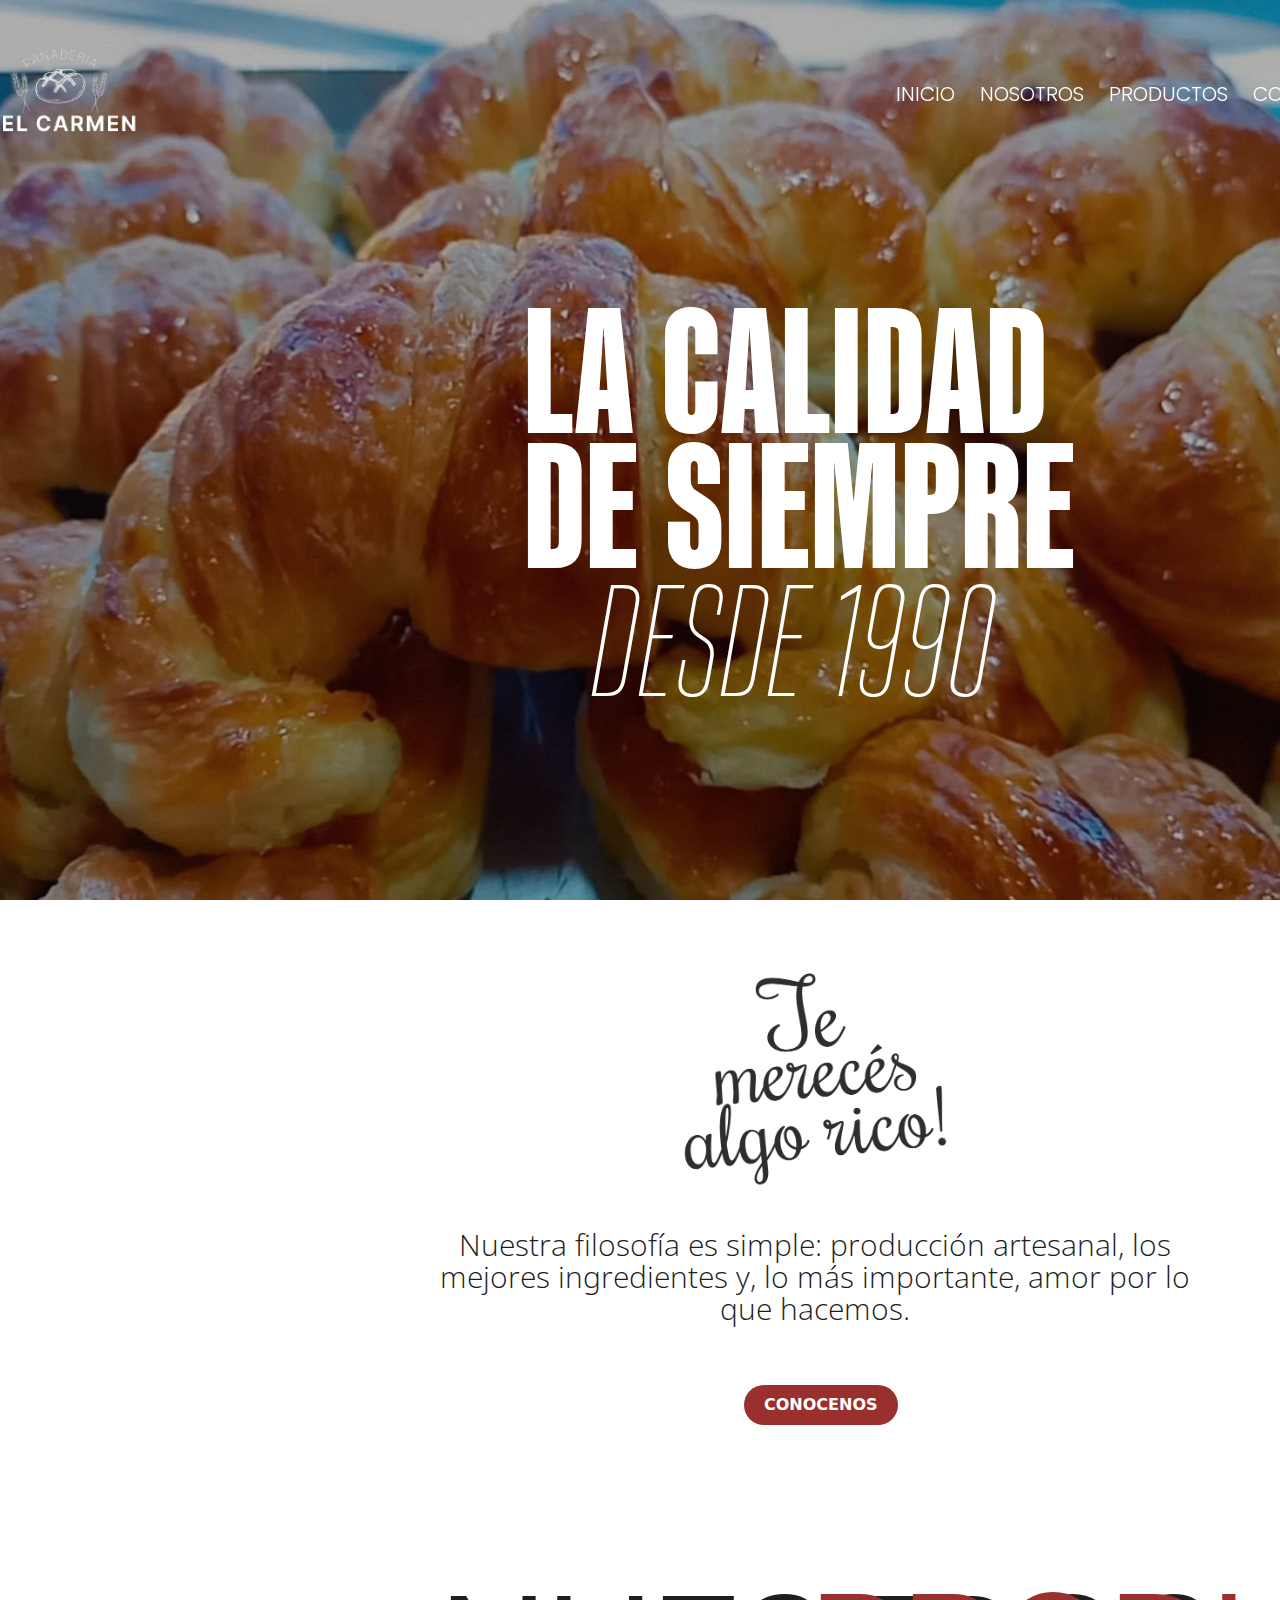
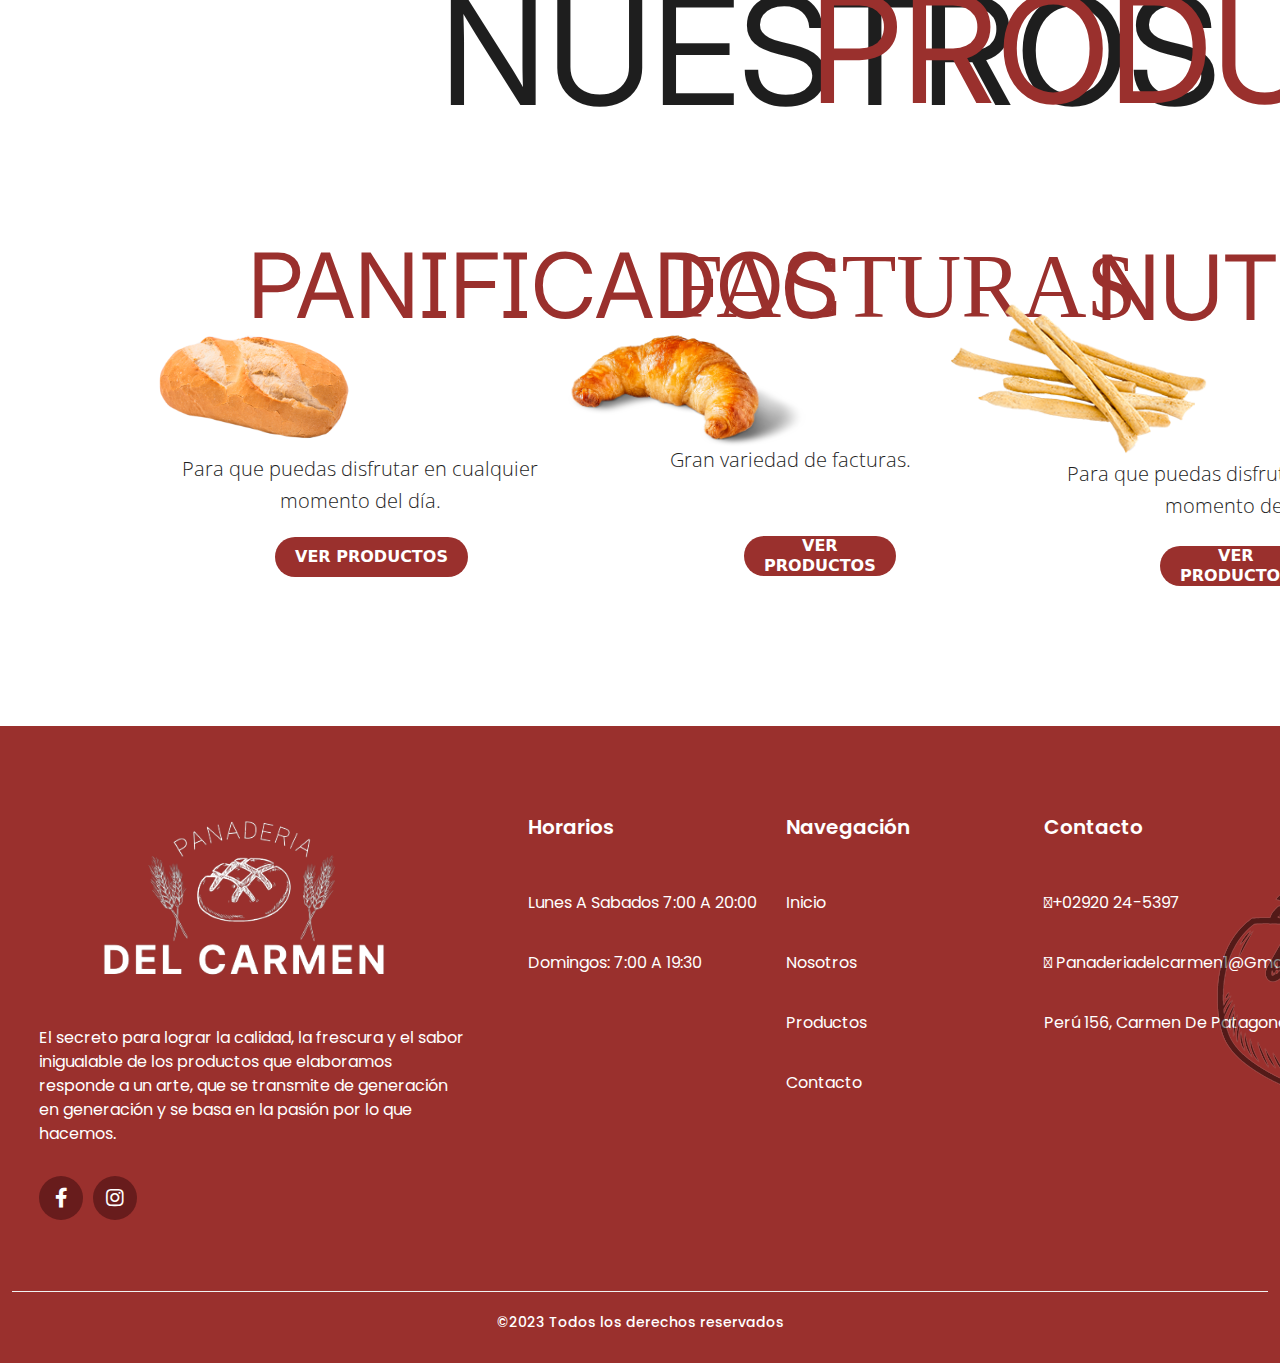
==== index.html @ 6e63bbec "a" ====
<!DOCTYPE html>
<html lang="en">
<head>
    <meta charset="UTF-8">
    <meta name="viewport" content="width=device-width, initial-scale=1.0">
    <link rel="shortcut icon" href="/img/imgPanaderia.png" type="image/x-icon">
    <link rel="icon" href="/img/image (1).png" type="image/x-icon">
    <title>Panaderia Del Carmen</title>
    <link rel="stylesheet" href="style.css">
    <link
    rel="stylesheet"
    href="https://cdnjs.cloudflare.com/ajax/libs/font-awesome/6.0.0-beta3/css/all.min.css"
    integrity="sha512-Fo3rlrZj/k7ujTnHg4CGR2D7kSs0v4LLanw2qksYuRlEzO+tcaEPQogQ0KaoGN26/zrn20ImR1DfuLWnOo7aBA=="
    crossorigin="anonymous"
    referrerpolicy="no-referrer"
  />
  <link
  rel="stylesheet"
  href="https://cdnjs.cloudflare.com/ajax/libs/animate.css/4.1.1/animate.min.css"
/>
  <link rel="stylesheet" href="https://cdnjs.cloudflare.com/ajax/libs/font-awesome/5.15.3/css/all.min.css"/>
</head>
<body>
  <nav class="navbar">
    <div class="content">
      <div class="logo">
        <img onclick="location.href='index.html'" class="logo-img" src="img/logomain.png" alt="">
      </div>
      <ul class="menu-list">
        <div class="icon cancel-btn">
          <i class="fas fa-times"></i>
        </div>
        <li><a href="index.html">INICIO</a></li>
        <li><a href="nosotros.html">NOSOTROS</a></li>
        <li><a href="productos.html">PRODUCTOS</a></li>
        <li><a href="contacto.html">CONTACTO</a></li>
      </ul>
      <div class="icon menu-btn">
        <i class="fas fa-bars"></i>
      </div>
    </div>
  </nav>
  <section class="home">
        <img src="img/fonto.jpg" alt="background">
        <div class="content">
            <h1 class="animate__animated animate__fadeInLeft" >LA CALIDAD</h1>
            <h1 class="animate__animated animate__fadeInRight" >DE SIEMPRE</h1>
            <h1 class="animate__animated animate__fadeInLeft Desde">DESDE 1990</h1>
        </div>
  </section>
  <!--Parte 2-->
  <div class="container-1">
    <img src="/img/FrasePanaderia.png" alt="FrasePanaderia">
    <h1>Nuestra filosofía es simple: producción artesanal, los mejores ingredientes y, lo más importante, amor por lo que hacemos.</h1>
    <button onclick="location.href='nosotros.html'" class="button-18">CONOCENOS</button>
  </div>



  <div class="container-2">
    <h1 class="Nuestros">NUESTROS</h1> <h1 class="Productos">PRODUCTOS</h1>
    <div class="Panificados-container" >
      <h1 class="Panificados">PANIFICADOS</h1>
      <img class="Pan" src="/img/panificados_img4.png" alt="">
      <p class="Panificados-p">Para que puedas disfrutar en cualquier momento del día.</p>
      <button onclick="location.href='productos.html'" class="button-1">VER PRODUCTOS</button>
    </div>

    <div class="Facturas-container"> 
      <h1 class="Facturas">FACTURAS</h1>
      <img class="Factura" src="/img/home_producto_img.png" alt="">
      <p class="Facturas-p">Gran variedad de facturas.</p>
      <button onclick="location.href='productos.html'" class="button-2">VER PRODUCTOS</button>
    </div> 

    <div class="Nutricional-container">
      <h1 class="Nutricional">NUTRICIONAL</h1>
      <img class="Grisin" src="/img/home_producto_nutricional.png" alt="">
      <p class="Nutricional-p">Para que puedas disfrutar en cualquier momento del día.</p>
      <button onclick="location.href='productos.html'" class="button-3">VER PRODUCTOS</button>
    </div>
  </div>
    <!--Footer-->
  
    <footer>
      <div class="container-f">
        <div class="wrapper">
          <div class="footer-widget">
            <a href="#">
              <img src="img/logo-panaderia.png" class="logo" />
            </a>
            <p class="desc">
              El secreto para lograr la calidad, la frescura y el sabor inigualable de los productos que elaboramos responde a un arte, que se transmite de generación en generación y se basa en la pasión por lo que hacemos.
            </p>
            <ul class="socials">
              <li>
                <a Target="_blank" href="https://www.facebook.com/profile.php?id=100091961867777">
                  <i class="fab fa-facebook-f"></i>
                </a>
              </li>
              <li>
                <a Target="_blank" href="https://www.instagram.com/panaderiadelcarmen2/">
                  <i class="fab fa-instagram"></i>
                </a>
              </li>
            </ul>
          </div>
          <div class="footer-widget">
            <h6>Horarios</h6>
            <ul class="links">
              <li><a href="#">Lunes a Sabados 7:00 a 20:00</a></li>
              <li><a href="#">Domingos: 7:00 a 19:30</a></li>
            </ul>
          </div>
          <div class="footer-widget">
            <h6>Navegación</h6>
            <ul class="links">
              <li><a href="#">Inicio</a></li>
              <li><a href="#">Nosotros</a></li>
              <li><a href="#">Productos</a></li>
              <li><a href="#">Contacto</a></li>
            </ul>
          </div>
          <div class="footer-widget">
            <h6>Contacto</h6>
            <ul class="links">
              <li><i class="fa-solid fa-phone" style="color: #ffffff;"></i><a href="#">+02920 24-5397</a></li>
              <li><i class="fa-solid fa-envelope" style="color: #ffffff;"></i><a href="#"> panaderiadelcarmen1@gmail.com</a></li>
              <li><i class="fa-solid fa-location-dot" style="color: #ffffff;"></i><a target="_blank" href="https://www.google.com/maps/place/Per%C3%BA+156,+B8504+Carmen+de+Patagones,+Provincia+de+Buenos+Aires/@-40.7969932,-62.973578,17z/data=!3m1!4b1!4m6!3m5!1s0x95f6a2822008f0ad:0x929745067b9a00ca!8m2!3d-40.7969932!4d-62.973578!16s%2Fg%2F11s_vkjvwb?entry=ttu"> Perú 156, Carmen de Patagones</a></li>
              <img class="imagen-bread" src="img/Creative_Bakery_and_Bread_Logo__2_-removebg-preview.png" alt="">
            </ul>
          </div>
        </div>
        <div class="footer-img">

        </div>
        <div class="copyright-wrapper">
          <p>
             ©2023  Todos los derechos reservados
          </p>
        </div>
      </div>
    </footer>

    <script src="App.js"></script>
</body>
</html>
---- style.css ----
@import url('https://fonts.googleapis.com/css2?family=DM+Sans&family=Inter:wght@100;200;300;400;500;600;700;800;900&family=Open+Sans:ital,wght@0,300;1,300&family=Poppins:ital,wght@0,100;0,200;0,300;0,400;0,500;0,600;0,700;0,800;0,900;1,100;1,300;1,400;1,500;1,600&display=swap');

@font-face {
    font-family:KanedaGothic ;
    src: url(assets/KanedaGothic-ExtraBold.ttf);
    font-weight: 1 1000;
}

@font-face {
    font-family:KanedaGothic2 ;
    src: url(assets/KanedaGothic-ExtraLightItalic.ttf);
    font-weight: 1 1000;
}

@font-face {
  font-family:KanedaGothicR ;
  src: url(assets/KanedaGothic-Regular.ttf);
  font-weight: 1 1000;
}

* {
    padding: 0;
    margin: 0;
    box-sizing: border-box;
    
}

/* custom scroll bar */
::-webkit-scrollbar {
  width: 10px;
}
::-webkit-scrollbar-track {
  background: #f1f1f1;
}
::-webkit-scrollbar-thumb {
  background: #888;
}
::selection{
background: rgb(0,123,255,0.3);
}

body{
    font-family:  "Poppins", "KanedaGothic", sans-serif, "Dm Sans", "Inter",  "Open Sans";
    overflow-x: hidden;
} 
.navbar{
  position: fixed;
  width: 100%;
  z-index: 2;
  padding: 25px 0;
  transition: all 0.3s ease;
}
.navbar.sticky {
  z-index: 900;
  background: #9A302D;
  padding: 0px 0;
  height: 130px;
  box-shadow: 0px 3px 5px 0px rgba(0,0,0,0.1);
}
.navbar .content{
  display: flex;
  align-items: center;
  justify-content: space-between;
}

.navbar .logo {
    margin-left: -100px;
    margin-top: -35px;
}

.navbar .logo-img {
  width: 163px;
  margin-top: 22px;
  cursor: pointer;
}
.navbar .menu-list {
  display: inline-flex;
  width: 330px;
  margin-top: -25px;
}



.menu-list li{
  list-style: none;
}
.menu-list li a {
  color: #fff;
  font-size: 20px;
  font-weight: 300;
  margin-left: 25px;
  text-decoration: none;
  transition: all 0.3s ease;
}


.menu-list li a:hover{
  color: #5a0505;
}

.home{
    position: relative;
    width: 100%;
    min-height: 100vh;
    display: flex;
    justify-content: center;
    flex-direction: column;
}

.home .content {
  z-index: 800;
  color: #ffff;
  width: 532px;
  margin-left: 340px;
  margin-top: 130px;
}

.home .content h1 {
  font-size: 180px;
  font-weight: 900;
  font-family: "KanedaGothic", "Inter";
  text-transform: uppercase;
  letter-spacing: 2px;
  line-height: 75px;
  margin-bottom: 60px;
  margin-left: 160px;
  width: 587px;
}
.home .content .Desde {
  font-size: 160px;
  font-weight: 300;
  font-family: "KanedaGothic2";
  text-transform: uppercase;
  letter-spacing: 2px;
  line-height: 75px;
  width: 450px;
  margin-bottom: 40px;
  margin-left: 228px;
}

.content {
    max-width: 1170px;
    margin-left: auto;
    margin-right: auto;
    padding: 0px;
    color: #222;
}
.home img {
    z-index: 000;
    position: absolute;
    top: 0;
    left: 0;
    width: 100%;
    height: 100%;
    object-fit: cover;
}
.icon{
  color: #fff;
  font-size: 20px;
  cursor: pointer;
  display: none;
}
.menu-list .cancel-btn{
  position: absolute;
  right: 30px;
  top: 20px;
}


/* Container 1*/
.container-1 {
    max-height: 1200px;
}

.container-1 img{
    width: 270px;
    margin-left: 680px;
    margin-top: 0px
}

.container-1 h1{
    color: #1E1E1E;
    text-align: center;
    font-feature-settings: 'salt' on, 'liga' off;
    font-family: "Open Sans";
    font-size: 30px;
    font-style: normal;
    font-weight: 300;
    line-height: 32px;
    width: 755px;
    margin-left: 437px;
    margin-top: -60px;
}

/* CSS */
.button-18 {
  align-items: center;
  background-color: #9A302D;
  border: 0;
  border-radius: 100px;
  box-sizing: border-box;
  color: #ffffff;
  cursor: pointer;
  display: inline-flex;
  font-family: -apple-system, system-ui, system-ui, "Segoe UI", Roboto, "Helvetica Neue", "Fira Sans", Ubuntu, Oxygen, "Oxygen Sans", Cantarell, "Droid Sans", "Apple Color Emoji", "Segoe UI Emoji", "Segoe UI Symbol", "Lucida Grande", Helvetica, Arial, sans-serif;
  font-size: 16px;
  font-weight: 600;
  justify-content: center;
  line-height: 20px;
  max-width: 480px;
  min-height: 40px;
  min-width: 0px;
  overflow: hidden;
  padding: 0px;
  padding-left: 20px;
  padding-right: 20px;
  text-align: center;
  touch-action: manipulation;
  transition: background-color 0.167s cubic-bezier(0.4, 0, 0.2, 1) 0s, box-shadow 0.167s cubic-bezier(0.4, 0, 0.2, 1) 0s, color 0.167s cubic-bezier(0.4, 0, 0.2, 1) 0s;
  user-select: none;
  -webkit-user-select: none;
  vertical-align: middle;
  margin-left: 744px;
  margin-top: 50px;
  margin-bottom: 40px;
}

.button-18:hover,
.button-18:focus { 
  background-color: #7c3432;
  color: #ffffff;
}

.button-18:active {
  background: #6e2b29;
  color: rgb(255, 255, 255, .7);
}

.button-18:disabled { 
  cursor: not-allowed;
  background: rgba(0, 0, 0, .08);
  color: rgba(0, 0, 0, .3);
}

/* Container 2*/

.container-2 {
    margin-bottom: 100px;
}

.container-2 .Productos {
  color: #9A302D;
  text-align: center;
  font-feature-settings: 'salt' on, 'liga' off;
  font-family: "Kaneda Gothic", "Inter";
  font-size: 150px;
  font-style: normal;
  font-weight: 400;
  line-height: 32px;
  width: 230px;
      margin-left: 810px;
  margin-top: -44px;
}
.container-2 .Nuestros {
  color: #1E1E1E;
  text-align: center;
  font-feature-settings: 'salt' on, 'liga' off;
  font-family: "Kaneda Gothic" , "Inter";
  font-size: 150px;
  font-style: normal;
  font-weight: 400;
  line-height: 32px;
  padding-top: 150px;
  margin-left: 440px;
  width: 290px;
}

.container-2 .Panificados {
  color: #9A302D;
  text-align: center;
  font-feature-settings: 'salt' on, 'liga' off;
  font-family: "Kaneda Gothic" , "Inter";
  font-size: 90px;
  font-style: normal;
  font-weight: 400;
  line-height: 32px;
  width: 222px;
  margin-left: 248px;
  margin-top: 205px;
}

.container-2 .Pan {
    width: 209px;
    margin-left: 148px;
    margin-top: -35px;
    
}

.container-2 .Panificados-p {
    color: #1E1E1E;
text-align: center;
font-feature-settings: 'salt' on, 'liga' off;
font-family: Open Sans;
font-size: 20px;
font-style: normal;
font-weight: 300;
line-height: 32px; /* 160% */
width: 420px;
margin-left: 150px;
margin-top: -40px;
}

.container-2 .Facturas {
  color: #9A302D;
  text-align: center;
  font-feature-settings: 'salt' on, 'liga' off;
  font-family: "Kaneda Gothic";
  font-size: 90px;
  font-style: normal;
  font-weight: 400;
  line-height: 32px;
  width: 208px;
  margin-top: -346px;
  margin-left: 673px;
}

.container-2 .Facturas-p {
    color: #1E1E1E;
    text-align: center;
    font-feature-settings: 'salt' on, 'liga' off;
    font-family: Open Sans;
    font-size: 20px;
    font-style: normal;
    font-weight: 300;
    line-height: 32px; /* 160% */
    width: 420px;
    margin-left: 580px;
    margin-top: -40px;
}

.container-2 .Factura {
    width: 283px;
    margin-left: 531px;
    margin-top: -25px;
    
}

.container-2 .Nutricional {
  color: #9A302D;
  text-align: center;
  font-feature-settings: 'salt' on, 'liga' off;
  font-family: "Kaneda Gothic", "Inter";
  font-size: 90px;
  font-style: normal;
  font-weight: 400;
  line-height: 32px;
  width: 107px;
  margin-top: -344px;
  margin-left: 1096px;
}

.container-2 .Grisin {
    width: 258px;
    margin-left: 950px;
    margin-top: -15px;
    
}

.container-2 .Nutricional-p {
    color: #1E1E1E;
    text-align: center;
    font-feature-settings: 'salt' on, 'liga' off;
    font-family: Open Sans;
    font-size: 20px;
    font-style: normal;
    font-weight: 300;
    line-height: 32px; /* 160% */
    width: 420px;
    margin-left: 1035px;
    margin-top: -4px;
}


.container-2 .Panificados-container .button-1 {
    align-items: center;
    background-color: #9A302D;
    border: 0;
    border-radius: 100px;
    box-sizing: border-box;
    color: #ffffff;
    cursor: pointer;
    display: inline-flex;
    font-family: -apple-system, system-ui, system-ui, "Segoe UI", Roboto, "Helvetica Neue", "Fira Sans", Ubuntu, Oxygen, "Oxygen Sans", Cantarell, "Droid Sans", "Apple Color Emoji", "Segoe UI Emoji", "Segoe UI Symbol", "Lucida Grande", Helvetica, Arial, sans-serif;
    font-size: 16px;
    font-weight: 600;
    justify-content: center;
    line-height: 20px;
    max-width: 480px;
    min-height: 40px;
    min-width: 0px;
    overflow: hidden;
    padding: 0px;
    padding-left: 20px;
    padding-right: 20px;
    text-align: center;
    touch-action: manipulation;
    transition: background-color 0.167s cubic-bezier(0.4, 0, 0.2, 1) 0s, box-shadow 0.167s cubic-bezier(0.4, 0, 0.2, 1) 0s, color 0.167s cubic-bezier(0.4, 0, 0.2, 1) 0s;
    user-select: none;
    -webkit-user-select: none;
    vertical-align: middle;
    margin-left: 275px;
    margin-top: 10px;
    margin-bottom: 40px;;
  }
  
  .container-2 .Panificados-container .button-1:hover,
  .container-2 .Panificados-container .button-1:focus { 
    background-color: #7c3432;
    color: #ffffff;
  }
  
  .container-2 .Panificados-container .button-1:active {
    background: #6e2b29;
    color: rgb(255, 255, 255, .7);
  }
  
  .container-2 .Panificados-container .button-1:disabled { 
    cursor: not-allowed;
    background: rgba(0, 0, 0, .08);
    color: rgba(0, 0, 0, .3);
  }

  .button-2 {
    align-items: center;
    background-color: #9A302D;
    border: 0;
    border-radius: 100px;
    box-sizing: border-box;
    color: #ffffff;
    cursor: pointer;
    display: inline-flex;
    font-family: -apple-system, system-ui, system-ui, "Segoe UI", Roboto, "Helvetica Neue", "Fira Sans", Ubuntu, Oxygen, "Oxygen Sans", Cantarell, "Droid Sans", "Apple Color Emoji", "Segoe UI Emoji", "Segoe UI Symbol", "Lucida Grande", Helvetica, Arial, sans-serif;
    font-size: 16px;
    font-weight: 600;
    justify-content: center;
    line-height: 20px;
    max-width: 480px;
    min-height: 40px;
    min-width: 0px;
    overflow: hidden;
    padding: 0px;
    padding-left: 20px;
    padding-right: 20px;
    text-align: center;
    touch-action: manipulation;
    transition: background-color 0.167s cubic-bezier(0.4, 0, 0.2, 1) 0s, box-shadow 0.167s cubic-bezier(0.4, 0, 0.2, 1) 0s, color 0.167s cubic-bezier(0.4, 0, 0.2, 1) 0s;
    user-select: none;
    -webkit-user-select: none;
    vertical-align: middle;
    margin-left: 744px;
    margin-top: 50px;
    margin-bottom: 40px;
  }
  
  .button-2:hover,
  .button-2:focus { 
    background-color: #7c3432;
    color: #ffffff;
  }
  
  .button-2:active {
    background: #6e2b29;
    color: rgb(255, 255, 255, .7);
  }
  
  .button-2:disabled { 
    cursor: not-allowed;
    background: rgba(0, 0, 0, .08);
    color: rgba(0, 0, 0, .3);
  }

  .button-3 {
    align-items: center;
    background-color: #9A302D;
    border: 0;
    border-radius: 100px;
    box-sizing: border-box;
    color: #ffffff;
    cursor: pointer;
    display: inline-flex;
    font-family: -apple-system, system-ui, system-ui, "Segoe UI", Roboto, "Helvetica Neue", "Fira Sans", Ubuntu, Oxygen, "Oxygen Sans", Cantarell, "Droid Sans", "Apple Color Emoji", "Segoe UI Emoji", "Segoe UI Symbol", "Lucida Grande", Helvetica, Arial, sans-serif;
    font-size: 16px;
    font-weight: 600;
    justify-content: center;
    line-height: 20px;
    max-width: 480px;
    min-height: 40px;
    min-width: 0px;
    overflow: hidden;
    padding: 0px;
    padding-left: 20px;
    padding-right: 20px;
    text-align: center;
    touch-action: manipulation;
    transition: background-color 0.167s cubic-bezier(0.4, 0, 0.2, 1) 0s, box-shadow 0.167s cubic-bezier(0.4, 0, 0.2, 1) 0s, color 0.167s cubic-bezier(0.4, 0, 0.2, 1) 0s;
    user-select: none;
    -webkit-user-select: none;
    vertical-align: middle;
    margin-left: 1160px;
    margin-top: 14px;
    margin-bottom: 40px;
  }
  
  .button-3:hover,
  .button-3:focus { 
    background-color: #7c3432;
    color: #ffffff;
  }
  
  .button-3:active {
    background: #6e2b29;
    color: rgb(255, 255, 255, .7);
  }
  
  .button-3:disabled { 
    cursor: not-allowed;
    background: rgba(0, 0, 0, .08);
    color: rgba(0, 0, 0, .3);
  }

  .Facturas-container {
    width: 105px;
  }

  .Nutricional-container {
    width: 105px;
  }

  
/* Footer*/

  footer {
    position: relative;
    width: 100%;
    height: auto;
    padding-top: 80px;
    background-color: #9A302D;
    overflow: hidden;
  }
  
  .container-f {
    width: 100%;
    max-width: 1320px;
    margin: 0 auto;
    padding: 0 12px;
  }
  
  .wrapper {
    display: flex;
    justify-content: space-between;
    flex-direction: row;
    flex-wrap: wrap;
  }
  
  .wrapper .footer-widget {
    width: calc(20% - 30px);
    margin: 0 15px 50px;
    padding: 0 12px;
    line-height: 60px;

  }
  
  .wrapper .footer-widget:nth-child(1) {
    width: calc(40% - 50px);
    margin-right: 15px;
  }
  
  .wrapper .footer-widget .logo {
    margin-bottom: -80px;
    margin-top: -110px;
    width: 410px;
    vertical-align: middle;
  }
  
  .wrapper .footer-widget p {
    margin-bottom: 30px;
    font-size: 16px;
    line-height: 24px;
    color: #fff;

  }
  
  .wrapper .footer-widget .socials {
    display: flex;
    align-items: center;
    justify-content: flex-start;
  }
  
  .wrapper .footer-widget .socials li {
    list-style: none;
  }
  
  .wrapper .footer-widget .socials li a {
    width: 44px;
    height: 44px;
    margin-right: 10px;
    color: #ffffff;
    background-color:#681c1c;
    border-radius: 50%;
    font-size: 20px;
    text-decoration: none;
    display: flex;
    align-items: center;
    justify-content: center;
    transition: all 0.3s ease-out;
  }
  
  .wrapper .footer-widget .socials li a:hover {
    background-color: #5a0505;
  }
  
  .wrapper .footer-widget h6 {
    color: #ffffff;
    margin: 10px 0 35px;
    font-size: 20px;
    font-weight: 600;
  }

  .links {
    width: 500px;

  }
  
  .wrapper .footer-widget .links li {
    list-style: none;
  }
  
  .wrapper .footer-widget .links li a {
    color: #ffffff;
    font-size: 16px;
    text-decoration: none;
    text-transform: capitalize;
    transition: all 0.3s ease-out;
  }
  
  .wrapper .footer-widget .links li a:hover {
    color: #681c1c;
  }
  
  .copyright-wrapper {
    padding: 20px 0;
    border-top: 1px solid rgb(241, 241, 241);
  }
  
  .copyright-wrapper p {
    color: #ffffff;
    font-size: 14px;
    font-weight: 500;
    text-align: center;
  }
  
  .copyright-wrapper p a {
    color: inherit;
    font-weight: 500;
    text-decoration: none;
    transition: all 0.3s ease-out;
  }

 .imagen-bread {
  margin-top: -337px;
  margin-left: 110px;
  overflow: hidden;
  }
  
  .copyright-wrapper p a:hover {
    color: #037ef3;
  }

  /* Nosotros*/

  .navbar-2 {
    position: fixed;
    background: #9A302D;
    width: 100%;
    height: 70px;
    z-index: 890;
    padding: 25px 0;
    transition: all 0.3s ease;
}
  
  .navbar-2 .content {
    display: flex;
    align-items: center;
    justify-content: space-between;
    margin-top: -27px;
}
  
  .navbar-2 .sticky{
    z-index: 900;
    background: #9A302D;
    padding: 0px 0;
    box-shadow: 0px 3px 5px 0px rgba(0,0,0,0.1);
  }
  
  .navbar-2 .logo {
    margin-left: -100px;
    margin-top: -35px;
  }
  
  .navbar-2 .logo-img {
    width: 108px;
    margin-top: 8px;
    cursor: pointer;
}
.navbar-2 .menu-list {
  display: inline-flex;
  width: 358px;
  margin-top: -2px;
}

  .home-container {
    max-width: 100vw;
  }

  .home-container .home-nosotros {
    position: relative;
    width: 100%;
    height: 60vh;
    display: flex;
    justify-content: center;
    flex-direction: column;
  }

  .home-nosotros img {
    z-index: 000;
    position: absolute;
    overflow: hidden;
    left: 0;
    width: 100%;
    height: 100%;
    object-fit: cover;
}

.home-nosotros .content {
  z-index: 888;
  color: #fff;
  width: 100%;
  margin-top: 120px;
  overflow-y: hidden;
  margin-left: 620px;
}

.home-nosotros .content h1 {
  font-family: "KanedaGothic";
  font-size: 150px;
  font-weight: 900;
  letter-spacing: 3px;
  margin-bottom: 40px;
}

.split-section {
  width: 100%;
  display: block;
  position: relative;
  overflow: hidden;
  background-attachment: fixed;
  background-repeat: no-repeat;
  background-position: center center;
  -webkit-background-size: cover;
  -moz-background-size: cover;
  -o-background-size: cover;
  background-size: cover;
}

.split-section .relative {
  position: relative;
}

.split-section-headings {
  width: 50%;
  position: relative;
  overflow: hidden;
  text-align: center;
  -webkit-background-size: cover;
  -moz-background-size: cover;
  -o-background-size: cover;
  background-size: cover;
}

.left {
  float: left !important;
}

.ssh-table {
  width: 100%;
  min-height: 500px;
  display: table;
}

.ssh-cell {
  display: table-cell;
  padding-left: 10px;
  padding-right: 10px;
  vertical-align: middle;
  -webkit-background-size: cover;
  -moz-background-size: cover;
  -o-background-size: cover;
  background-size: cover;
  height: 650px;
}


.split-section-content {
  width: 50%;
  position: relative;
  overflow: hidden;
  -webkit-background-size: cover;
  -moz-background-size: cover;
  -o-background-size: cover;
  background-size: cover;
}

.split-section-wrapper {
  padding: 0px 80px;
  margin-top: 30px;
}

.right {
  float: right !important;
}
.page-section, .small-section {
  /* width: 100%; */
  display: block;
  /* position: relative; */
  /* overflow: hidden; */
  background-attachment: fixed;
  background-repeat: no-repeat;
  background-position: center center;
  /* -webkit-background-size: cover; */
  -moz-background-size: cover;
  -o-background-size: cover;
  /* background-size: cover; */
  /* -webkit-box-sizing: border-box; */
  -moz-box-sizing: border-box;
  box-sizing: border-box;
  padding: 140px 0;
}
.bg-scroll {
  background-attachment: scroll !important;
}
.text {
  font-size: 16px;
  font-weight: 300;
  color: #5f5f5f;
  line-height: 1.8;
}
.align-left {
  text-align: left !important;
}

.text h1, .text h2, .text h3, .text h4, .text h5, .text h6 {
  color: #111;
}

.mb-50 {
  margin-bottom: 50px;
}
.mt-0 {
  margin-top: 0!important;
}
.font-alt {
  font-family: "KanedaGothic2", arial, sans-serif;
  text-transform: uppercase;
  letter-spacing: 0.3em;
}
h2 {
  font-size: 28px;
  
}
h1, h2, h3, h4, h5, h6 {
  margin-bottom: 1.3em;
  line-height: 1.4;
  font-weight: 400;
}
h2, .h2 {
  font-size: 50px;
}
h1, .h1, h2, .h2, h3, .h3 {
  margin-top: 20px;
  margin-bottom: 10px;
}
h1, h2, h3, h4, h5, h6, .h1, .h2, .h3, .h4, .h5, .h6 {
  font-family: inherit;
  font-weight: 500;
  line-height: 1.1;
  color: inherit;
}

.mb-50 {
  margin-bottom: 50px;
}
p {
  margin: 0 0 2em 0;
}
p {
  margin: 0 0 10px;
}

*{
  margin: 0;
  padding: 0;
  box-sizing: border-box;
}

.title-box {
  max-width: 650px;
  margin: auto;
}

.title-box h2 {
  font-family: KanedaGothic2;
  font-size: 100px;
  width: 650px;
  margin-left: 120px;
  margin-top: 105px;
}

.container-img{
  width: 100%;
  max-width: 1550px;
  margin: auto;
  margin-top: 60px;
  margin-bottom: 60px;
  display: grid;
  grid-template-columns: repeat(3, 1fr);
  grid-template-rows: 250px;
  grid-gap: 20px;
}
.container-img .box-img figure{
  width: 100%;
  height: 100%;
}
.container-img .box-img img{
  width: 100%;
  height: 100%;
  object-fit: cover;
  border-radius: 20px;
}
.container-img .box-img:nth-child(1){
  grid-column-start: span 2;
}

.container-img .box-img:nth-child(1){
  grid-column-start: span 2;
}

.container-img .box-img:nth-child(4){
  grid-row-start: span 2;
}

.container-img2{
  width: 100%;
  max-width: 1550px;
  margin: auto;
  margin-top: -40px;
  margin-bottom: 60px;
  display: grid;
  grid-template-columns: repeat(3, 1fr);
  grid-template-rows: 250px;
  grid-gap: 20px;
}
.container-img2 .box-img2 figure{
  width: 100%;
  height: 100%;
}
.container-img2 .box-img2 img{
  width: 100%;
  height: 100%;
  object-fit: cover;
  border-radius: 20px;
}
.container-img .box-img2:nth-child(1){
  grid-column-start: span 1;
}

.container-img .box-img2:nth-child(1){
  grid-column-start: span 2;
}

.container-img .box-img2:nth-child(4){
  grid-row-start: span 2;
}

/*CONTACT*/
.contact-home {
  position: relative;
  width: 100%;
  height: 40vh;
  display: flex;
  justify-content: center;
  flex-direction: column;
}

.contact-home img {
  z-index: 000;
  position: absolute;
  overflow: hidden;
  left: 0;
  width: 100%;
  height: 100%;
  object-fit: cover;
}

.contact-home .content {
  z-index: 888;
  color: #fff;
  width: 100%;
  margin-top: 80px;
  overflow-y: hidden;
  margin-left: 250px;
  
}

.contact-home .content h1 {
  font-family: KanedaGothicR;
  font-size: 180px;
  font-weight: 1000;
  letter-spacing: 3px;
  margin-bottom: 40px;
  padding-left: 330px;
  margin-top: -20px;
}
/*Contact form */



.content {
  max-width: 1170px;
  margin-left: auto;
  margin-right: auto;
  padding: 1.5em;
  color: #222;
}

ul {
  list-style: none;
  padding: 0;
}

.logo {
  text-align: center;
  font-size: 3em;
}

.logo span {
  color: #B70E21;
}

.contact-wrapper {
  box-shadow: 0 0 20px 0 rgba(255, 255, 255, .3);
}

.contact-wrapper > * {
  padding: 1em;
}

.contact-form {
  background: #faf8f8;
}

.contact-form h3 {
font-family: Inter;
font-size: 28px;
font-style: normal;
font-weight: 600;
line-height: normal;
text-align: center;
}

.contact-form h1 {
  color: #1B1B1B;
  font-family: Inter;
  font-size: 18px;
  font-style: normal;
  font-weight: 400;
  line-height: normal;
  text-align: center;
  padding-bottom: 20px;
}

.contact-form form {
  display: grid;
  grid-template-columns: 1fr 1fr;
}

.contact-form form label {
  display: block;
}

.contact-form form p {
  margin: 0;
  padding: 1em;
}

.contact-form form .block {
  grid-column: 1 / 3;
}

.contact-form form button,
.contact-form form input,
.contact-form form textarea {
  width: 100%;
  padding: .7em;
  border: none;
  background: none;
  outline: 0;
  color: #1B1B1B;
  border-bottom: 1px solid #222222;
}

.contact-form form button {
  background: #942f2b;
  border: 0;
  text-transform: uppercase;
  padding: 1em;
  color: #FFF;
text-align: center;
font-family: Poppins;
font-size: 16px;
font-style: normal;
font-weight: 500;
line-height: normal;
  cursor: pointer;
}

.contact-form form button:hover,
.contact-form form button:focus {
  background: rgb(85, 37, 37);
  color: #fff;
  transition: background-color 1s ease-out;
  outline: 0;
}

/* CONTACT INFO */
.contact-info {
  background: #8d2d2a
}

.contact-info h4, .contact-info ul, .contact-info p {
  text-align: center;
  margin: 0 0 1rem 0;
  color: #FFF;
  font-family: Inter;
  font-size: 18px;
  font-style: normal;
  font-weight: 400;
  line-height: normal;
  
}

.contact-info h1 {
  color: #FFF;
  font-family: Inter;
  font-size: 18px;
  font-style: normal;
  font-weight: 300;
  line-height: normal;
  padding-bottom: 10px;
}

.contact-info h2 {
  color: #FFF;
  font-family: Inter;
  font-size: 24px;
  font-style: normal;
  font-weight: 700;
  line-height: normal;
  letter-spacing: -0.24px;
  text-transform: uppercase;
  padding-bottom: 50px;
}

i.fa-brands.fa-facebook {
  padding-right: 5px;
}

.contact-info i.fa-brands.fa-facebook:hover{
  color: red;
}

i.fa-brands.fa-instagram{
  padding-right: 5px;
}




@media screen and (max-width:800px){
  .container-img{
      width: 95%;
      grid-template-columns: repeat(2, 1fr);
      grid-gap: 10px;
      grid-template-rows: 200px;
  }
  .container-img .box-img:nth-child(1){
      grid-column-start: span 1;
  }
}
@media screen and (max-width:500px){
  .container-img{
      width: 90%;
      grid-template-columns: repeat(1, 1fr);
  }
  .container-img .box-img img{
      height: 200px;
  }
}


/* LARGE SIZE */
@media(min-width: 700px) {

  .contact-wrapper {
      display: grid;
      grid-template-columns: 2fr 1fr;
  }
  .contact-wrapper > * {
      padding: 2em;
  }
  .contact-info h4,
  .contact-info ul,
  .contact-info p {
      text-align: center;
      font-family: Inter;
  }
}


  
  /* Let's write the media query */

  @media only screen and (max-width: 992px){
    .split-section-headings, .split-section-headings.left, .split-section-headings.right, .split-section-content, .split-section-content.left, .split-section-content.right {
      float: none !important;
      width: auto;
  }
  }


  


@media only screen and (max-width: 768px){
  .page-section {
    padding: 80px 0;
}
}

@media only screen and (max-width: 1199px) {
  .split-section-wrapper {
    padding: 0 50px;
}
}

@media only screen and (max-width: 480px) {
  .section-text, .text {
    line-height: 1.7;
}

}

  @media (max-width: 992px) {
    .container {
      max-width: 960px;
    }
  
    .wrapper .footer-widget,
    .wrapper .footer-widget:nth-child(1) {
      width: calc(50% - 30px);
    }
  }
   
  @media only screen and  (max-width: 768px) {
    .container {
      max-width: 720px;
    }
  
    .wrapper .footer-widget,
    .wrapper .footer-widget:nth-child(1) {
      width: 100%;
      margin: 0 10px 50px;
    }

    .navbar-2 .logo-img {
      width: 110px;
      margin-top: 8px;
      cursor: pointer;
  }

  .navbar-2 .logo {
    margin-left: 338px;
    margin-top: -35px;
}

.home .content {
  margin-left: -59px;
}
.container-1 {
  margin-left: -424px;
}

.container-1 h1{
  margin-left: 530px;
  width: 607px;
}

.container-2 .Nuestros {
  margin-left: 77px;
  font-size: 120px;

}

.container-2 .Productos {
  width: 230px;
  font-size: 120px;
  margin-left: 376px;
}

.Panificados-container {
  width: 200px;
  margin-left: -211px;
}

.container-2 .Pan {
  width: 129px;
  margin-left: 205px;
  margin-top: -35px;
}
.container-2 .Panificados-p {
  color: #1E1E1E;
  text-align: center;
  font-feature-settings: 'salt' on, 'liga' off;
  font-family: Open Sans;
  font-size: 17px;
  font-style: normal;
  font-weight: 300;
  line-height: 32px;
  width: 269px;
  margin-left: 211px;
  margin-top: -40px;
}

.container-2 .Panificados {
  color: #9A302D;
  text-align: center;
  font-feature-settings: 'salt' on, 'liga' off;
  font-family: "Kaneda Gothic" , "Inter";
  font-size: 60px;
  font-style: normal;
  font-weight: 400;
  line-height: 32px;
  width: 222px;
  margin-left: 233px;
  margin-top: 209px;
}

.Facturas-container {
  width: 96px;
  margin-left: -292px;
}

.container-2 .Facturas {
  color: #9A302D;
  text-align: center;
  font-feature-settings: 'salt' on, 'liga' off;
  font-family: "Kaneda Gothic";
  font-size: 60px;
  font-style: normal;
  font-weight: 400;
  line-height: 32px;
  width: 208px;
  margin-top: -272px;
  margin-left: 573px;
}

.container-2 .Facturas-p {
  color: #1E1E1E;
  text-align: center;
  font-feature-settings: 'salt' on, 'liga' off;
  font-family: Open Sans;
  font-size: 19px;
  font-style: normal;
  font-weight: 300;
  line-height: 32px;
  width: 194px;
  margin-left: 580px;
  margin-top: -40px;
}

.container-2 .Factura {
  width: 183px;
  margin-left: 531px;
  margin-top: -25px;
}

.button-2 {
  align-items: center;
  background-color: #9A302D;
  border: 0;
  border-radius: 100px;
  box-sizing: border-box;
  color: #ffffff;
  cursor: pointer;
  display: inline-flex;
  font-family: -apple-system, system-ui, system-ui, "Segoe UI", Roboto, "Helvetica Neue", "Fira Sans", Ubuntu, Oxygen, "Oxygen Sans", Cantarell, "Droid Sans", "Apple Color Emoji", "Segoe UI Emoji", "Segoe UI Symbol", "Lucida Grande", Helvetica, Arial, sans-serif;
  font-size: 16px;
  font-weight: 600;
  justify-content: center;
  line-height: 20px;
  max-width: 480px;
  min-height: 40px;
  min-width: 0px;
  overflow: hidden;
  padding: 0px;
  padding-left: 20px;
  padding-right: 20px;
  text-align: center;
  touch-action: manipulation;
  transition: background-color 0.167s cubic-bezier(0.4, 0, 0.2, 1) 0s, box-shadow 0.167s cubic-bezier(0.4, 0, 0.2, 1) 0s, color 0.167s cubic-bezier(0.4, 0, 0.2, 1) 0s;
  user-select: none;
  -webkit-user-select: none;
  vertical-align: middle;
  margin-left: 614px;
  margin-top: 10px;
  margin-bottom: 40px;
}

.Nutricional-container {
  width: 105px;
  margin-left: -712px;
}

.container-2 .Nutricional {
  color: #9A302D;
  text-align: center;
  font-feature-settings: 'salt' on, 'liga' off;
  font-family: "Kaneda Gothic", "Inter";
  font-size: 60px;
  font-style: normal;
  font-weight: 400;
  line-height: 32px;
  width: 107px;
  margin-top: -271px;
  margin-left: 1270px;
}

.container-2 .Grisin {
  width: 145px;
  margin-left: 1213px;
  margin-top: -15px;
}

.container-2 .Nutricional-p {
  color: #1E1E1E;
  text-align: center;
  font-feature-settings: 'salt' on, 'liga' off;
  font-family: Open Sans;
  font-size: 18px;
  font-style: normal;
  font-weight: 300;
  line-height: 32px;
  width: 237px;
  margin-left: 1224px;
  margin-top: -15px;
}

.button-3 {
  align-items: center;
  background-color: #9A302D;
  border: 0;
  border-radius: 100px;
  box-sizing: border-box;
  color: #ffffff;
  cursor: pointer;
  display: inline-flex;
  font-family: -apple-system, system-ui, system-ui, "Segoe UI", Roboto, "Helvetica Neue", "Fira Sans", Ubuntu, Oxygen, "Oxygen Sans", Cantarell, "Droid Sans", "Apple Color Emoji", "Segoe UI Emoji", "Segoe UI Symbol", "Lucida Grande", Helvetica, Arial, sans-serif;
  font-size: 16px;
  font-weight: 600;
  justify-content: center;
  line-height: 20px;
  max-width: 480px;
  min-height: 40px;
  min-width: 0px;
  overflow: hidden;
  padding: 0px;
  padding-left: 20px;
  padding-right: 20px;
  text-align: center;
  touch-action: manipulation;
  transition: background-color 0.167s cubic-bezier(0.4, 0, 0.2, 1) 0s, box-shadow 0.167s cubic-bezier(0.4, 0, 0.2, 1) 0s, color 0.167s cubic-bezier(0.4, 0, 0.2, 1) 0s;
  user-select: none;
  -webkit-user-select: none;
  vertical-align: middle;
  margin-left: 1288px;
  margin-top: 8px;
  margin-bottom: 40px;
}




  }

  @media (max-width: 868px) {
    .navbar .logo-img {
      width: 187px;
      margin-top: 22px;
      margin-left: 104px;
      cursor: pointer;
  }

    body.disabled{
      overflow: hidden;
    }
    .icon {
      display: block;
      margin-right: 20px;
  }
    .icon.hide{
      display: none;
    }
    .navbar .menu-list {
      position: fixed;
      height: 115vh;
      width: 100%;
      max-width: 418px;
      left: -100%;
      top: 0px;
      display: block;
      padding: 40px 0;
      text-align: center;
      background: #9A302D;
      transition: all 0.3s ease;
      z-index: 1000;
  }
    .navbar.show .menu-list{
      left: 0%;
    }
    .navbar .menu-list li{
      margin-top: 45px;
    }
    .navbar .menu-list li a{
      font-size: 23px;
      margin-left: -100%;
      transition: 0.6s cubic-bezier(0.68, -0.55, 0.265, 1.55);
    }
    .navbar.show .menu-list li a{
      margin-left: 0px;
    }
    .navbar-2 .menu-list{
      position: fixed;
      height: 100vh;
      width: 100%;
      max-width: 400px;
      left: -100%;
      top: 0px;
      display: block;
      padding: 40px 0;
      text-align: center;
      background: #9A302D;
      transition: all 0.3s ease;
    }
    .navbar-2.show .menu-list{
      left: 0%;
    }
    .navbar-2 .menu-list li{
      margin-top: 45px;
    }
    .navbar-2 .menu-list li a{
      font-size: 23px;
      margin-left: -100%;
      transition: 0.6s cubic-bezier(0.68, -0.55, 0.265, 1.55);
    }
    .navbar-2.show .menu-list li a{
      margin-left: 0px;
    }



}
  @media (max-width: 425px) {
  .ssh-cell {
    display: table-cell;
    padding-left: 10px;
    padding-right: 10px;
    vertical-align: middle;
    -webkit-background-size: cover;
    -moz-background-size: cover;
    -o-background-size: cover;
    background-size: cover;
    height: 0px;
  }

  .ssh-table {
    width: 100%;
    margin-top: 81px;
    min-height: 390px;
    display: table;
  }
  
    .navbar .logo {
      margin-left: 109px;
      margin-top: -9px;
  }

  .navbar {
    position: fixed;
    width: 100%;
    z-index: 2;
    padding: 25px 0;
    transition: all 0.3s ease;
    z-index: 900;
}

.navbar.sticky {
  z-index: 900;
  background: #9A302D;
  padding: 0px 0;
  box-shadow: 0px 3px 5px 0px rgba(0,0,0,0.1);
}

.navbar .logo-img {
  width: 145px;
  margin-left: 14px;
}
  
  .navbar .show {
   z-index: 900;
  }

  .navbar-2 .content {
    display: flex;
    align-items: center;
    justify-content: space-between;
    margin-top: -12px;
}
  
    .home .content {
        z-index: 800;
        color: #ffff;
        width: 500px;
        margin-left: -237px;
        margin-top: 0px;
    }
  
  .home .content h1 {
      font-size: 100px;
      font-weight: 900;
      font-family: "KanedaGothic";
      text-transform: uppercase;
      letter-spacing: 2px;
      line-height: 45px;
      margin-bottom: 40px;
      margin-left: 294px;
      width: 354px;
  }
  
  .home .content .Desde {
      font-size: 100px;
      font-weight: 300;
      font-family: "KanedaGothic2";
      text-transform: uppercase;
      letter-spacing: 2px;
      line-height: 50px;
      width: 330px;
      margin-left: 320px;
  
  }
  
  /* Container 1*/
  .container-1 {
    margin-left: 0px;
}
  
  .container-1 img {
    width: 270px;
    margin-left: 78px;
    margin-top: 0px;
  }
  .container-1 h1 {
    color: rgb(30, 30, 30);
    text-align: center;
    font-feature-settings: "salt", "liga" 0;
    font-family: "Open Sans";
    font-size: 25px;
    font-style: normal;
    font-weight: 300;
    line-height: 32px;
    width: 361px;
    margin-left: -79px;
    margin-left: 22px;
    margin-top: -82px;
  }

  .button-18 {
    align-items: center;
    background-color: #9A302D;
    border: 0;
    border-radius: 100px;
    box-sizing: border-box;
    color: #ffffff;
    cursor: pointer;
    display: inline-flex;
    font-family: -apple-system, system-ui, system-ui, "Segoe UI", Roboto, "Helvetica Neue", "Fira Sans", Ubuntu, Oxygen, "Oxygen Sans", Cantarell, "Droid Sans", "Apple Color Emoji", "Segoe UI Emoji", "Segoe UI Symbol", "Lucida Grande", Helvetica, Arial, sans-serif;
    font-size: 16px;
    font-weight: 600;
    justify-content: center;
    line-height: 20px;
    max-width: 480px;
    min-height: 40px;
    min-width: 0px;
    overflow: hidden;
    padding: 0px;
    padding-left: 20px;
    padding-right: 20px;
    text-align: center;
    touch-action: manipulation;
    transition: background-color 0.167s cubic-bezier(0.4, 0, 0.2, 1) 0s, box-shadow 0.167s cubic-bezier(0.4, 0, 0.2, 1) 0s, color 0.167s cubic-bezier(0.4, 0, 0.2, 1) 0s;
    user-select: none;
    -webkit-user-select: none;
    vertical-align: middle;
    margin-left: 140px;
    margin-top: 31px;
    margin-bottom: 142px;
}
  
    /*Container 2 */
    .container-2 .Nuestros {
      color: #1E1E1E;
      text-align: center;
      font-feature-settings: 'salt' on, 'liga' off;
      font-family: "Kaneda Gothic";
      font-size: 60px;
      font-style: normal;
      font-weight: 400;
      line-height: 32px;
      padding-top: 0px;
      margin-top: -25px;
      margin-left: 63px;
      width: 160px;
  }

  .container-2 .Productos {
    color: #9A302D;
    text-align: center;
    font-feature-settings: 'salt' on, 'liga' off;
    font-family: "Kaneda Gothic";
    font-size: 60px;
    font-style: normal;
    font-weight: 400;
    line-height: 32px;
    width: 112px;
    margin-left: 218px;
    margin-top: -42px;
}
.Panificados-container {
  width: 200px;
  margin-left: 8px;
}

.container-2 .Panificados {
  color: #9A302D;
  text-align: center;
  font-feature-settings: 'salt' on, 'liga' off;
  font-family: "Kaneda Gothic";
  font-size: 55px;
  font-style: normal;
  font-weight: 400;
  line-height: 32px;
  width: 160px;
  margin-top: 90px;
  margin-left: 197px;
}

.container-2 .Pan {
  width: 142px;
  margin-left: 20px;
  margin-top: -11px;
}

.container-2 .Panificados-p {
  color: #1E1E1E;
  font-feature-settings: 'salt' on, 'liga' off;
  font-family: Open Sans;
  font-size: 18px;
  font-style: normal;
  text-align: start;
  font-weight: 300;
  line-height: 32px;
  width: 208px;
  margin-left: 197px;
  margin-top: -130px;
  text-wrap: pretty;
}

.container-2 .Panificados-container .button-1 {
  align-items: center;
  background-color: #9A302D;
  border: 0;
  border-radius: 100px;
  box-sizing: border-box;
  color: #ffffff;
  cursor: pointer;
  display: inline-flex;
  font-family: -apple-system, system-ui, system-ui, "Segoe UI", Roboto, "Helvetica Neue", "Fira Sans", Ubuntu, Oxygen, "Oxygen Sans", Cantarell, "Droid Sans", "Apple Color Emoji", "Segoe UI Emoji", "Segoe UI Symbol", "Lucida Grande", Helvetica, Arial, sans-serif;
  font-size: 16px;
  font-weight: 600;
  justify-content: center;
  line-height: 20px;
  max-width: 480px;
  min-height: 40px;
  min-width: 0px;
  overflow: hidden;
  padding: 0px;
  padding-left: 20px;
  padding-right: 20px;
  text-align: center;
  touch-action: manipulation;
  transition: background-color 0.167s cubic-bezier(0.4, 0, 0.2, 1) 0s, box-shadow 0.167s cubic-bezier(0.4, 0, 0.2, 1) 0s, color 0.167s cubic-bezier(0.4, 0, 0.2, 1) 0s;
  user-select: none;
  -webkit-user-select: none;
  vertical-align: middle;
  margin-left: 192px;
  margin-top: 10px;
  margin-bottom: 40px;
}

.Facturas-container {
  width: 96px;
  margin-left: 5px;
}

.container-2 .Facturas {
  color: #9A302D;
  text-align: center;
  font-feature-settings: 'salt' on, 'liga' off;
  font-family: "Kaneda Gothic";
  font-size: 55px;
  font-style: normal;
  font-weight: 400;
  line-height: 32px;
  width: 206px;
  margin-top: 36px;
  margin-left: 175px;
}

.container-2 .Factura {
  width: 239px;
  margin-left: -13px;
  margin-top: -25px;
}

.container-2 .Facturas-p {
  color: #1E1E1E;
  text-align: start;
  font-feature-settings: 'salt' on, 'liga' off;
  font-family: Open Sans;
  font-size: 20px;
  font-style: normal;
  font-weight: 300;
  line-height: 32px;
  width: 134px;
  margin-left: 214px;
  margin-top: -122px;
}

.button-2 {
  align-items: center;
  background-color: #9A302D;
  border: 0;
  border-radius: 100px;
  box-sizing: border-box;
  color: #ffffff;
  cursor: pointer;
  display: inline-flex;
  font-family: -apple-system, system-ui, system-ui, "Segoe UI", Roboto, "Helvetica Neue", "Fira Sans", Ubuntu, Oxygen, "Oxygen Sans", Cantarell, "Droid Sans", "Apple Color Emoji", "Segoe UI Emoji", "Segoe UI Symbol", "Lucida Grande", Helvetica, Arial, sans-serif;
  font-size: 16px;
  font-weight: 600;
  justify-content: center;
  line-height: 20px;
  max-width: 480px;
  min-height: 40px;
  min-width: 0px;
  overflow: hidden;
  padding: 0px;
  padding-left: 20px;
  padding-right: 20px;
  text-align: center;
  touch-action: manipulation;
  transition: background-color 0.167s cubic-bezier(0.4, 0, 0.2, 1) 0s, box-shadow 0.167s cubic-bezier(0.4, 0, 0.2, 1) 0s, color 0.167s cubic-bezier(0.4, 0, 0.2, 1) 0s;
  user-select: none;
  -webkit-user-select: none;
  vertical-align: middle;
  margin-left: 202px;
  margin-top: 14px;
  margin-bottom: 40px;
}

.Nutricional-container {
  width: 105px;
  margin-left: -5px;
}

.container-2 .Nutricional {
  color: #9A302D;
  text-align: center;
  font-feature-settings: 'salt' on, 'liga' off;
  font-family: "Kaneda Gothic";
  font-size: 55px;
  font-style: normal;
  font-weight: 400;
  line-height: 32px;
  width: 219px;
  margin-top: 35px;
  margin-left: 167px;
}

.container-2 .Grisin {
  width: 160px;
  margin-left: 34px;
  margin-top: -8px;
}

.container-2 .Nutricional-p {
  color: #1E1E1E;
  text-align: start;
  font-feature-settings: 'salt' on, 'liga' off;
  font-family: Open Sans;
  font-size: 20px;
  font-style: normal;
  font-weight: 300;
  line-height: 32px;
  width: 196px;
  margin-left: 197px;
  margin-top: -84px;
}

.button-3 {
  align-items: center;
  background-color: #9A302D;
  border: 0;
  border-radius: 100px;
  box-sizing: border-box;
  color: #ffffff;
  cursor: pointer;
  display: inline-flex;
  font-family: -apple-system, system-ui, system-ui, "Segoe UI", Roboto, "Helvetica Neue", "Fira Sans", Ubuntu, Oxygen, "Oxygen Sans", Cantarell, "Droid Sans", "Apple Color Emoji", "Segoe UI Emoji", "Segoe UI Symbol", "Lucida Grande", Helvetica, Arial, sans-serif;
  font-size: 16px;
  font-weight: 600;
  justify-content: center;
  line-height: 20px;
  max-width: 480px;
  min-height: 40px;
  min-width: 0px;
  overflow: hidden;
  padding: 0px;
  padding-left: 20px;
  padding-right: 20px;
  text-align: center;
  touch-action: manipulation;
  transition: background-color 0.167s cubic-bezier(0.4, 0, 0.2, 1) 0s, box-shadow 0.167s cubic-bezier(0.4, 0, 0.2, 1) 0s, color 0.167s cubic-bezier(0.4, 0, 0.2, 1) 0s;
  user-select: none;
  -webkit-user-select: none;
  vertical-align: middle;
  margin-left: 210px;
  margin-top: 14px;
  margin-bottom: 40px;
}

.wrapper .footer-widget .logo {
  margin-bottom: -89px;
  margin-top: -123px;
  margin-left: -9px;
  width: 376px;
  vertical-align: middle;
}
/*Nosotros*/
.page-section {
  padding: 60px 0;
}

.mb-xxs-20 {
margin-bottom: 20px;
}

.section-text, .text {
line-height: 1.7;
}

.navbar-2 .logo {
margin-left: 109px;
margin-top: -14px;
}

.navbar-2 {
  position: fixed;
  width: 425px;
  z-index: 2;
  padding: 11px 0;
  transition: all 0.3s ease;
  height: 94px;
  z-index: 900;
}

.navbar-2.sticky {
z-index: 900;
background: #9A302D;
padding: 11px 0;
box-shadow: 0px 3px 5px 0px rgba(0,0,0,0.1);
}

.navbar-2 .logo-img {
  width: 120px;
  margin-left: 5px;
  margin-top: -6px;
}

.contact-home .content {
  z-index: 888;
  color: #fff;
  max-width: 425px;
  width: 358px;
  margin-top: 109px;
  overflow-y: hidden;
  margin-left: 60px;
}

.contact-home .content h1 {
  font-family: KanedaGothicR;
  font-size: 120px;
  font-weight: 1000;
  letter-spacing: 3px;
  margin-bottom: 40px;
  padding-left: 314px;
  margin-top: -33px;
  margin-left: -338px;
  width: 371px;
}

.navbar-2 .show {
z-index: 900;
}

.home .content {
z-index: 800;
color: #ffff;
width: 362px;
margin-left: -261px;
margin-top: 51px;
}

.navbar .menu-list {
position: fixed;
height: 115vh;
width: 100%;
max-width: 350px;
left: -100%;
top: 0px;
display: block;
padding: 40px 0;
text-align: center;
background: #9A302D;
transition: all 0.3s ease;
}
.home-nosotros {
  overflow: hidden;
}

.home-nosotros .content h1 {
  font-family: "KanedaGothic";
  overflow: hidden;
  font-size: 80px;
  margin-left: 20px;
  margin-top: 130px;
  font-weight: 900;
  letter-spacing: 3px;
  margin-bottom: 40px;
}
  
  .home-nosotros .content {
  z-index: 888;
  overflow: hidden;
  color: #fff;
  width: 100%;
  text-align: center;
  margin-top: 80px;
  margin-left: -3px;
  }
  
  
  .home-nosotros {
  position: relative;
  width: 100%;
  height: 60vh;
  display: flex;
  justify-content: center;
  flex-direction: column;
  }
  
  .home-nosotros img {
  z-index: 000;
  position: absolute;
  overflow: hidden;
  left: 0;
  width: 100%;
  height: 100%;
  object-fit: cover;
  }

  .title-box h2 {
    width: 396px;
    font-size: 40px;
    margin-top: 55px;
    margin-left: 10px;
    align-self: center;
    text-align: center;
}

}

@media (max-width: 376px) {

  .navbar .menu-list li {
    margin-top: 45px;
    width: 371px;
}


  .home {
    position: relative;
    width: 376px;
    min-height: 100vh;
    display: flex;
    justify-content: center;
    flex-direction: column;
}

.home img {
  z-index: 0;
  position: absolute;
  top: 0px;
  left: 0px;
  width: 376px;
  height: 100%;
  object-fit: cover;
}


.navbar .logo {
  margin-left: 101px;
  margin-top: -14px;

}

.navbar {
  position: fixed;
  width: 376px;
  z-index: 2;
  padding: 25px 0;
  transition: all 0.3s ease;
  z-index: 900;
}

.navbar.sticky {
z-index: 900;
background: #9A302D;
padding: 0px 0;
box-shadow: 0px 3px 5px 0px rgba(0,0,0,0.1);
}

.navbar .logo-img {
  width: 160px;
  margin-left: 5px;
}

  .navbar .show {
    z-index: 900;
  }

  .home .content {
    z-index: 800;
    color: #ffff;
    width: 362px;
    margin-left: -280px;
    margin-top: 51px;
}
  
  .navbar .menu-list {
    position: fixed;
    height: 115vh;
    width: 100%;
    max-width: 350px;
    left: -100%;
    top: 0px;
    display: block;
    padding: 40px 0;
    text-align: center;
    background: #9A302D;
    transition: all 0.3s ease;
}

.navbar-2 .content {
  display: flex;
  align-items: center;
  justify-content: space-between;
  margin-top: -27px;
}

.home .content h1 {
  font-size: 80px;
  font-weight: 900;
  font-family: "KanedaGothic";
  text-transform: uppercase;
  letter-spacing: 2px;
  line-height: 45px;
  margin-bottom: 16px;
  margin-left: 325px;
  width: 273px;
}
.home .content .Desde {
  font-size: 80px;
  font-weight: 300;
  font-family: "KanedaGothic2";
  text-transform: uppercase;
  letter-spacing: 2px;
  line-height: 50px;
  width: 222px;
  margin-left: 339px;
}

/* Container 1*/

.container-1 img {
  width: 200px;
  margin-left: 91px;
  margin-top: 0px;
}
.container-1 h1 {
color: rgb(30, 30, 30);
text-align: center;
font-feature-settings: "salt", "liga" 0;
font-family: "Open Sans";
font-size: 17px;
font-style: normal;
font-weight: 300;
line-height: 32px;
width: 279px;
margin-left: -79px;
margin-left: 60px;
margin-top: -60px;
}

.button-18 {
  align-items: center;
  background-color: #9A302D;
  border: 0;
  border-radius: 100px;
  box-sizing: border-box;
  color: #ffffff;
  cursor: pointer;
  display: inline-flex;
  font-family: -apple-system, system-ui, system-ui, "Segoe UI", Roboto, "Helvetica Neue", "Fira Sans", Ubuntu, Oxygen, "Oxygen Sans", Cantarell, "Droid Sans", "Apple Color Emoji", "Segoe UI Emoji", "Segoe UI Symbol", "Lucida Grande", Helvetica, Arial, sans-serif;
  font-size: 16px;
  font-weight: 600;
  justify-content: center;
  line-height: 20px;
  max-width: 480px;
  min-height: 40px;
  min-width: 0px;
  overflow: hidden;
  padding: 0px;
  padding-left: 20px;
  padding-right: 20px;
  text-align: center;
  touch-action: manipulation;
  transition: background-color 0.167s cubic-bezier(0.4, 0, 0.2, 1) 0s, box-shadow 0.167s cubic-bezier(0.4, 0, 0.2, 1) 0s, color 0.167s cubic-bezier(0.4, 0, 0.2, 1) 0s;
  user-select: none;
  -webkit-user-select: none;
  vertical-align: middle;
  margin-left: 126px;
  margin-top: 31px;
  margin-bottom: 142px;
}
  /*Container 2 */
  .container-2 .Nuestros {
    color: #1E1E1E;
    text-align: center;
    font-feature-settings: 'salt' on, 'liga' off;
    font-family: "KanedaGothicR";
    font-size: 50px;
    font-style: normal;
    font-weight: 400;
    line-height: 32px;
    padding-top: 0px;
    margin-top: -25px;
    margin-left: 44px;
    width: 160px;
}

.container-2 .Productos {
  color: #9A302D;
  text-align: center;
  font-feature-settings: 'salt' on, 'liga' off;
  font-family: "KanedaGothicR";
  font-size: 50px;
  font-style: normal;
  font-weight: 300;
  line-height: 32px;
  width: 112px;
  margin-left: 189px;
  margin-top: -43px;
}

.container-2 .Panificados-p {
  color: #1E1E1E;
  font-feature-settings: 'salt' on, 'liga' off;
  font-family: Open Sans;
  font-size: 18px;
  font-style: normal;
  text-align: start;
  font-weight: 300;
  line-height: 32px;
  width: 164px;
  margin-left: 197px;
  margin-top: -130px;
}

.container-2 .Pan {
width: 142px;
margin-left: 20px;
margin-top: -11px;
}

.container-2 .Panificados {
  color: #9A302D;
  text-align: center;
  font-feature-settings: 'salt' on, 'liga' off;
  font-family: "KanedaGothicR";
  font-size: 55px;
  font-style: normal;
  font-weight: 400;
  line-height: 32px;
  width: 160px;
  margin-top: 90px;
  margin-left: 197px;
}

.container-2 .Panificados-container .button-1 {
align-items: center;
background-color: #9A302D;
border: 0;
border-radius: 100px;
box-sizing: border-box;
color: #ffffff;
cursor: pointer;
display: inline-flex;
font-family: -apple-system, system-ui, system-ui, "Segoe UI", Roboto, "Helvetica Neue", "Fira Sans", Ubuntu, Oxygen, "Oxygen Sans", Cantarell, "Droid Sans", "Apple Color Emoji", "Segoe UI Emoji", "Segoe UI Symbol", "Lucida Grande", Helvetica, Arial, sans-serif;
font-size: 16px;
font-weight: 600;
justify-content: center;
line-height: 20px;
max-width: 480px;
min-height: 40px;
min-width: 0px;
overflow: hidden;
padding: 0px;
padding-left: 20px;
padding-right: 20px;
text-align: center;
touch-action: manipulation;
transition: background-color 0.167s cubic-bezier(0.4, 0, 0.2, 1) 0s, box-shadow 0.167s cubic-bezier(0.4, 0, 0.2, 1) 0s, color 0.167s cubic-bezier(0.4, 0, 0.2, 1) 0s;
user-select: none;
-webkit-user-select: none;
vertical-align: middle;
margin-left: 192px;
margin-top: 10px;
margin-bottom: 40px;
}

.container-2 .Facturas {
  color: #9A302D;
  text-align: center;
  font-feature-settings: 'salt' on, 'liga' off;
  font-family: "KanedaGothicR";
  font-size: 55px;
  font-style: normal;
  font-weight: 400;
  line-height: 32px;
  width: 180px;
  margin-top: 36px;
  margin-left: 188px;
}

.container-2 .Factura {
width: 239px;
margin-left: -13px;
margin-top: -25px;
}

.container-2 .Facturas-p {
color: #1E1E1E;
text-align: start;
font-feature-settings: 'salt' on, 'liga' off;
font-family: Open Sans;
font-size: 20px;
font-style: normal;
font-weight: 300;
line-height: 32px;
width: 134px;
margin-left: 214px;
margin-top: -122px;
}

.button-2 {
align-items: center;
background-color: #9A302D;
border: 0;
border-radius: 100px;
box-sizing: border-box;
color: #ffffff;
cursor: pointer;
display: inline-flex;
font-family: -apple-system, system-ui, system-ui, "Segoe UI", Roboto, "Helvetica Neue", "Fira Sans", Ubuntu, Oxygen, "Oxygen Sans", Cantarell, "Droid Sans", "Apple Color Emoji", "Segoe UI Emoji", "Segoe UI Symbol", "Lucida Grande", Helvetica, Arial, sans-serif;
font-size: 16px;
font-weight: 600;
justify-content: center;
line-height: 20px;
max-width: 480px;
min-height: 40px;
min-width: 0px;
overflow: hidden;
padding: 0px;
padding-left: 20px;
padding-right: 20px;
text-align: center;
touch-action: manipulation;
transition: background-color 0.167s cubic-bezier(0.4, 0, 0.2, 1) 0s, box-shadow 0.167s cubic-bezier(0.4, 0, 0.2, 1) 0s, color 0.167s cubic-bezier(0.4, 0, 0.2, 1) 0s;
user-select: none;
-webkit-user-select: none;
vertical-align: middle;
margin-left: 202px;
margin-top: 14px;
margin-bottom: 40px;
}

.container-2 .Nutricional {
  color: #9A302D;
  text-align: center;
  font-feature-settings: 'salt' on, 'liga' off;
  font-family: "KanedaGothicR";
  font-size: 55px;
  font-style: normal;
  font-weight: 400;
  line-height: 32px;
  width: 179px;
  margin-left: 188px;
}

.container-2 .Grisin {
width: 160px;
margin-left: 34px;
margin-top: -8px;
}

.container-2 .Nutricional-p {
  font-size: 1px;
  color: #1E1E1E;
  text-align: start;
  font-feature-settings: 'salt' on, 'liga' off;
  font-size: 15px;
  font-size: 15px;
  font-style: normal;
  font-weight: 300;
  line-height: 32px;
  width: 160px;
  margin-left: 200px;
  margin-top: -84px;
}

.button-3 {
align-items: center;
background-color: #9A302D;
border: 0;
border-radius: 100px;
box-sizing: border-box;
color: #ffffff;
cursor: pointer;
display: inline-flex;
font-family: -apple-system, system-ui, system-ui, "Segoe UI", Roboto, "Helvetica Neue", "Fira Sans", Ubuntu, Oxygen, "Oxygen Sans", Cantarell, "Droid Sans", "Apple Color Emoji", "Segoe UI Emoji", "Segoe UI Symbol", "Lucida Grande", Helvetica, Arial, sans-serif;
font-size: 16px;
font-weight: 600;
justify-content: center;
line-height: 20px;
max-width: 480px;
min-height: 40px;
min-width: 0px;
overflow: hidden;
padding: 0px;
padding-left: 20px;
padding-right: 20px;
text-align: center;
touch-action: manipulation;
transition: background-color 0.167s cubic-bezier(0.4, 0, 0.2, 1) 0s, box-shadow 0.167s cubic-bezier(0.4, 0, 0.2, 1) 0s, color 0.167s cubic-bezier(0.4, 0, 0.2, 1) 0s;
user-select: none;
-webkit-user-select: none;
vertical-align: middle;
margin-left: 210px;
margin-top: 14px;
margin-bottom: 40px;
}

/*Nosotros*/
.page-section {
  padding: 60px 0;
}

.mb-xxs-20 {
margin-bottom: 20px;
}

.section-text, .text {
line-height: 1.7;
}

.icon {
  display: block;
  margin-right: 60px;
}

.navbar-2 .menu-list {
  position: fixed;
  height: 100vh;
  width: 100%;
  max-width: 360px;
  left: -100%;
  top: 0px;
  display: block;
  padding: 40px 0;
  text-align: center;
  background: #9A302D;
  transition: all 0.3s ease;
}

.navbar-2 .logo {
margin-left: 109px;
margin-top: -9px;
}

.navbar-2 {
  position: fixed;
  width: 414px;
  height: 120px;
  z-index: 2;
  padding: 11px 0;
  transition: all 0.3s ease;
  z-index: 900;
}

.navbar-2.sticky {
z-index: 900;
background: #9A302D;
padding: 11px 0;
box-shadow: 0px 3px 5px 0px rgba(0,0,0,0.1);
}

.ssh-table {
  width: 100%;
  margin-top: 81px;
  min-height: 390px;
  display: table;
}

.navbar-2 .logo-img {
  width: 106px;
  margin-left: 5px;
  margin-top: 10px;
}

.navbar-2 .show {
z-index: 900;
}

.home .content {
  z-index: 800;
  color: #ffff;
  width: 362px;
  margin-left: -277px;
  margin-top: 51px;
}

.navbar .menu-list {
position: fixed;
height: 115vh;
width: 100%;
max-width: 350px;
left: -100%;
top: 0px;
display: block;
padding: 40px 0;
text-align: center;
background: #9A302D;
transition: all 0.3s ease;
}
.home-nosotros {
  overflow: hidden;
}

.home-nosotros .content h1 {
  font-family: "KanedaGothic";
  overflow: hidden;
  font-size: 80px;
  margin-left: 20px;
  margin-top: 130px;
  font-weight: 900;
  letter-spacing: 3px;
  margin-bottom: 40px;
}
  
  .home-nosotros .content {
  z-index: 888;
  overflow: hidden;
  color: #fff;
  width: 100%;
  text-align: center;
  margin-top: 80px;
  margin-left: -3px;
  }
  
  
  .home-nosotros {
  position: relative;
  width: 100%;
  height: 60vh;
  display: flex;
  justify-content: center;
  flex-direction: column;
  }
  
  .home-nosotros img {
  z-index: 000;
  position: absolute;
  overflow: hidden;
  left: 0;
  width: 100%;
  height: 100%;
  object-fit: cover;
  }

  .title-box h2 {
    width: 337px;
    font-size: 40px;
    margin-top: 55px;
    margin-left: 15px;
    align-self: center;
    text-align: center;
}


footer {
  position: relative;
  width: 376px;
  height: auto;
  padding-top: 80px;
  background-color: #9A302D;
  overflow: hidden;
}

.wrapper .footer-widget .logo {
  margin-bottom: -89px;
  margin-top: -123px;
  margin-left: -22px;
  width: 350px;
  vertical-align: middle;
}

.footer-widget:nth-child(1) {
  width: 360px;
  margin: 0 10px 50px;
}

.container-f {
  width: 370px;
  max-width: 1320px;
  margin: 0px auto;
  padding: 0px 12px;
}

.links {
  width: 336px;
}

.wrapper .footer-widget, .wrapper .footer-widget:nth-child(1) {
  width: 370px;
  margin: 0 10px 50px;
}

}
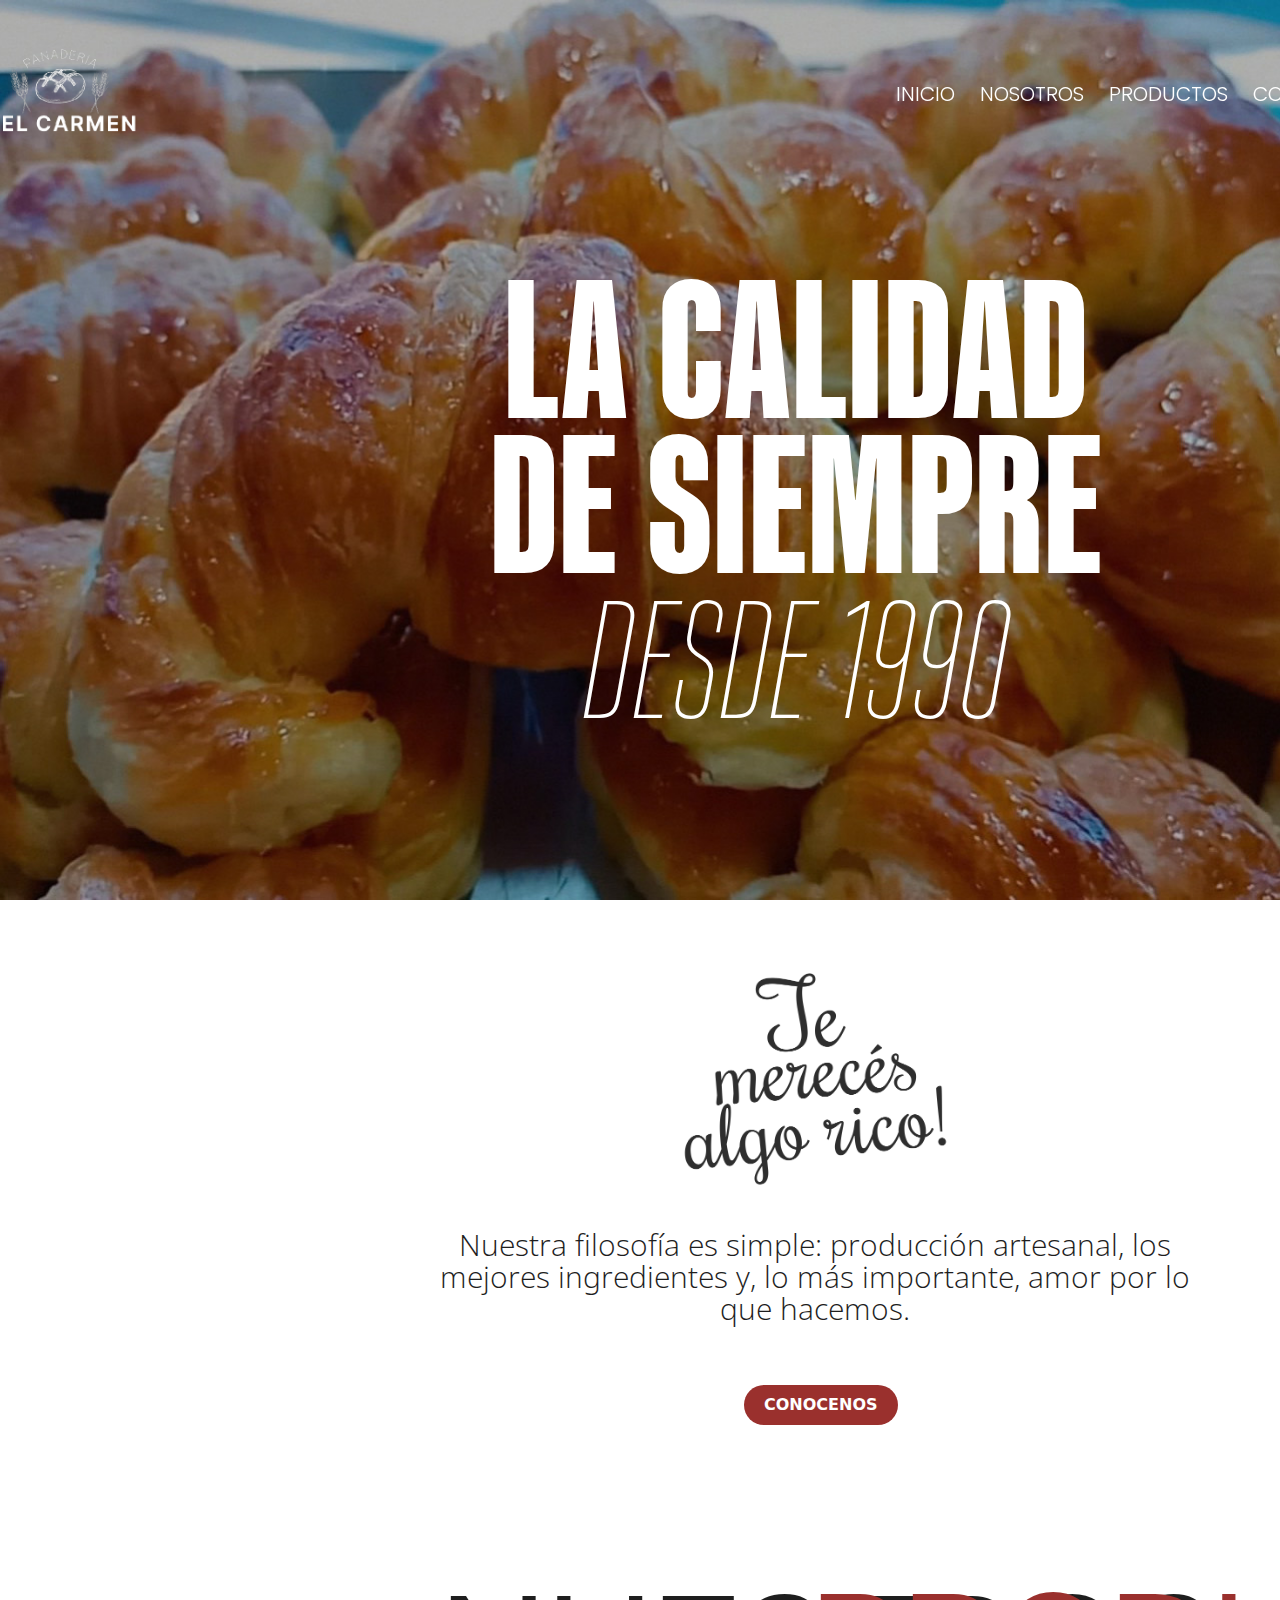
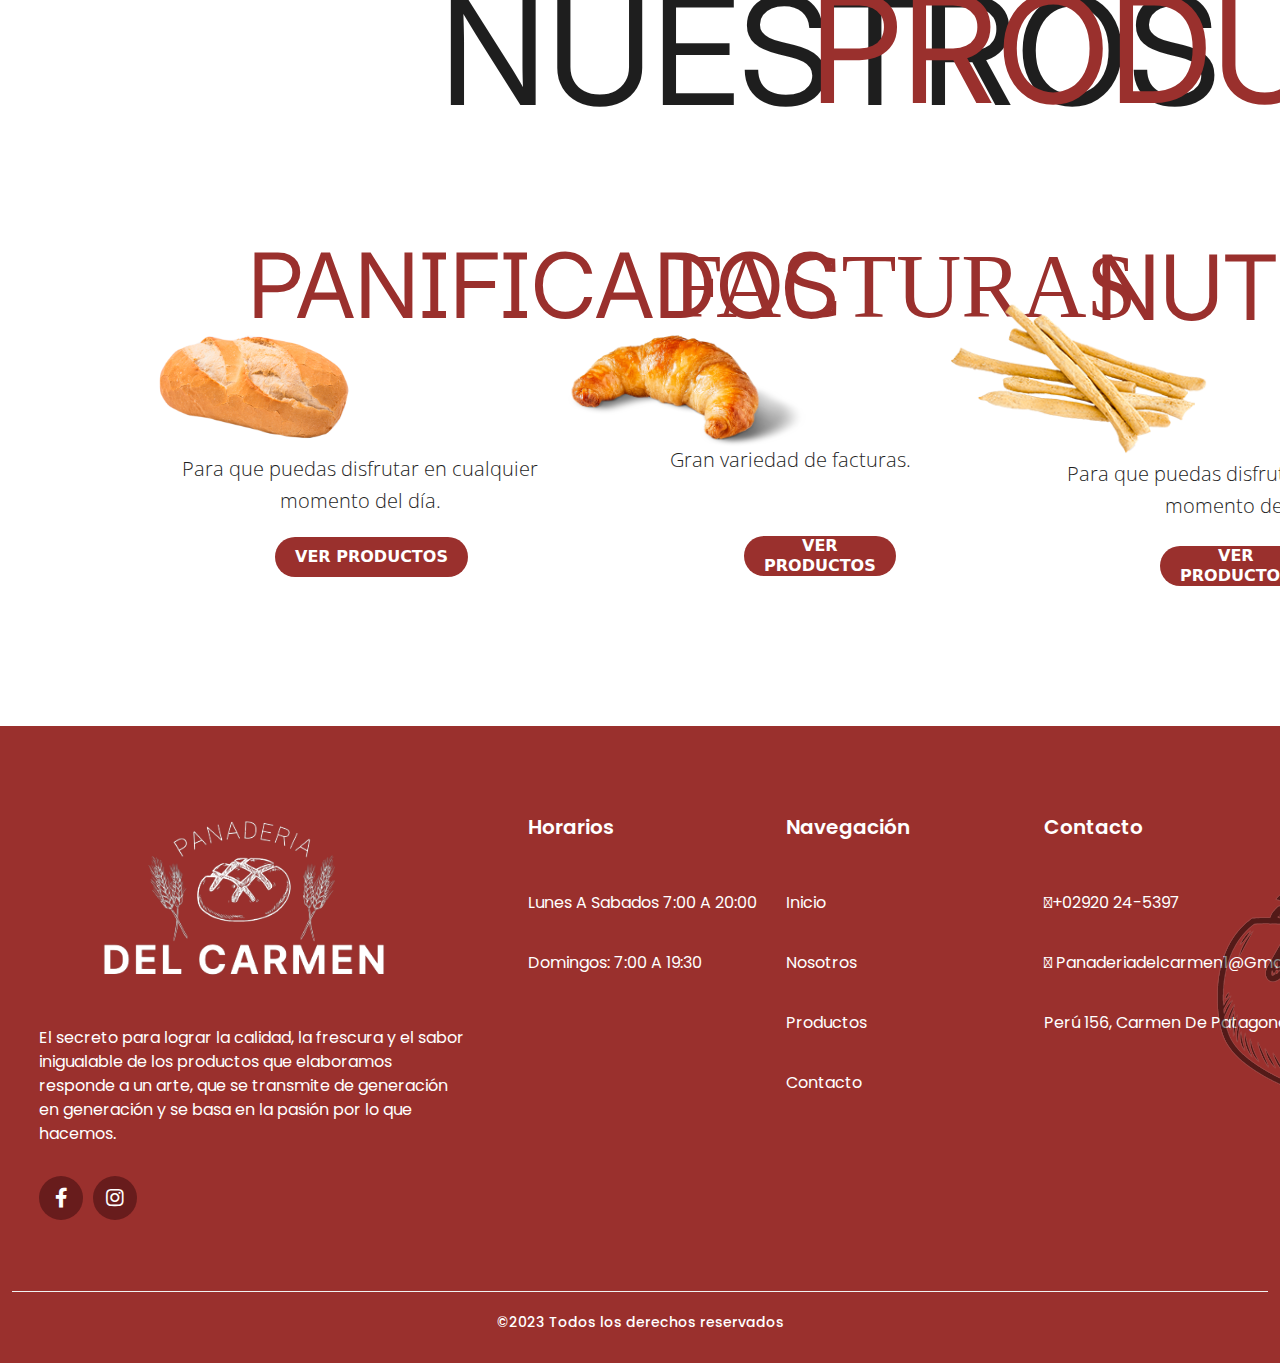
==== commit 230bb56b: "a" ====
--- a/index.html
+++ b/index.html
@@ -44,7 +44,7 @@
         <img src="img/fonto.jpg" alt="background">
         <div class="content">
             <h1 class="animate__animated animate__fadeInLeft" >LA CALIDAD</h1>
-            <h1 class="animate__animated animate__fadeInRight" >DE SIEMPRE</h1>
+            <h1 class="animate__animated animate__fadeInRight deSiempre" >DE SIEMPRE</h1>
             <h1 class="animate__animated animate__fadeInLeft Desde">DESDE 1990</h1>
         </div>
   </section>
--- a/style.css
+++ b/style.css
@@ -1,7 +1,7 @@
 @import url('https://fonts.googleapis.com/css2?family=DM+Sans&family=Inter:wght@100;200;300;400;500;600;700;800;900&family=Open+Sans:ital,wght@0,300;1,300&family=Poppins:ital,wght@0,100;0,200;0,300;0,400;0,500;0,600;0,700;0,800;0,900;1,100;1,300;1,400;1,500;1,600&display=swap');
 
 @font-face {
-    font-family:KanedaGothic ;
+    font-family:KanedaGothic;
     src: url(assets/KanedaGothic-ExtraBold.ttf);
     font-weight: 1 1000;
 }
@@ -111,31 +111,44 @@
   z-index: 800;
   color: #ffff;
   width: 532px;
-  margin-left: 340px;
+  margin-left: 350px;
   margin-top: 130px;
 }
 
 .home .content h1 {
-  font-size: 180px;
+  font-size: 200px;
   font-weight: 900;
-  font-family: "KanedaGothic", "Inter";
+  font-family: "KanedaGothic" !important;
   text-transform: uppercase;
   letter-spacing: 2px;
   line-height: 75px;
-  margin-bottom: 60px;
-  margin-left: 160px;
-  width: 587px;
-}
+  margin-bottom: 80px;
+  margin-left: 130px;
+  width: 650px;
+}
+
+.home .content .deSiempre {
+  font-size: 200px;
+  font-weight: 900;
+  font-family: "KanedaGothic" !important;
+  text-transform: uppercase;
+  letter-spacing: 2px;
+  line-height: 75px;
+  margin-bottom: 80px;
+  margin-left: 116px;
+  width: 650px;
+}
+
 .home .content .Desde {
-  font-size: 160px;
+  font-size: 170px;
   font-weight: 300;
-  font-family: "KanedaGothic2";
+  font-family: "KanedaGothic2" !important;
   text-transform: uppercase;
   letter-spacing: 2px;
   line-height: 75px;
   width: 450px;
-  margin-bottom: 40px;
-  margin-left: 228px;
+  margin-bottom: 44px;
+  margin-left: 210px;
 }
 
 .content {
@@ -751,7 +764,7 @@
 }
 
 .home-nosotros .content h1 {
-  font-family: "KanedaGothic";
+  font-family: "KanedaGothic" !important;
   font-size: 150px;
   font-weight: 900;
   letter-spacing: 3px;
@@ -869,7 +882,7 @@
   margin-top: 0!important;
 }
 .font-alt {
-  font-family: "KanedaGothic2", arial, sans-serif;
+  font-family: "KanedaGothic2", arial, sans-serif !important;
   text-transform: uppercase;
   letter-spacing: 0.3em;
 }
@@ -918,7 +931,7 @@
 }
 
 .title-box h2 {
-  font-family: KanedaGothic2;
+  font-family: KanedaGothic2 !important;
   font-size: 100px;
   width: 650px;
   margin-left: 120px;
@@ -1022,7 +1035,7 @@
 }
 
 .contact-home .content h1 {
-  font-family: KanedaGothicR;
+  font-family: KanedaGothicR !important;
   font-size: 180px;
   font-weight: 1000;
   letter-spacing: 3px;
@@ -1205,6 +1218,16 @@
   .container-img .box-img:nth-child(1){
       grid-column-start: span 1;
   }
+
+  .container-img2{
+    width: 95%;
+    grid-template-columns: repeat(2, 1fr);
+    grid-gap: 10px;
+    grid-template-rows: 200px;
+}
+.container-img2 .box-img2:nth-child(1){
+    grid-column-start: span 1;
+}
 }
 @media screen and (max-width:500px){
   .container-img{
@@ -1214,6 +1237,14 @@
   .container-img .box-img img{
       height: 200px;
   }
+
+  .container-img2{
+    width: 90%;
+    grid-template-columns: repeat(1, 1fr);
+}
+.container-img2 .box-img2 img{
+    height: 200px;
+}
 }
 
 
@@ -1588,7 +1619,8 @@
 
 
 }
-  @media (max-width: 425px) {
+
+@media (max-width: 480px) {
   .ssh-cell {
     display: table-cell;
     padding-left: 10px;
@@ -1630,8 +1662,9 @@
 }
 
 .navbar .logo-img {
-  width: 145px;
-  margin-left: 14px;
+  width: 170px;
+  margin-top: 4px;
+  margin-left: 9px;
 }
   
   .navbar .show {
@@ -1645,18 +1678,18 @@
     margin-top: -12px;
 }
   
-    .home .content {
-        z-index: 800;
-        color: #ffff;
-        width: 500px;
-        margin-left: -237px;
-        margin-top: 0px;
-    }
+.home .content {
+  z-index: 800;
+  color: #ffff;
+  width: 362px;
+  margin-left: -230px !important;
+  margin-top: 51px;
+}
   
   .home .content h1 {
       font-size: 100px;
       font-weight: 900;
-      font-family: "KanedaGothic";
+      font-family: "KanedaGothic" !important;
       text-transform: uppercase;
       letter-spacing: 2px;
       line-height: 45px;
@@ -1668,7 +1701,7 @@
   .home .content .Desde {
       font-size: 100px;
       font-weight: 300;
-      font-family: "KanedaGothic2";
+      font-family: "KanedaGothic2" !important;
       text-transform: uppercase;
       letter-spacing: 2px;
       line-height: 50px;
@@ -1679,7 +1712,7 @@
   
   /* Container 1*/
   .container-1 {
-    margin-left: 0px;
+    margin-left: 40px;
 }
   
   .container-1 img {
@@ -1765,7 +1798,7 @@
 }
 .Panificados-container {
   width: 200px;
-  margin-left: 8px;
+  margin-left: 60px;
 }
 
 .container-2 .Panificados {
@@ -1837,7 +1870,7 @@
 
 .Facturas-container {
   width: 96px;
-  margin-left: 5px;
+  margin-left: 60px;
 }
 
 .container-2 .Facturas {
@@ -1908,7 +1941,7 @@
 
 .Nutricional-container {
   width: 105px;
-  margin-left: -5px;
+  margin-left: 60px;
 }
 
 .container-2 .Nutricional {
@@ -2004,7 +2037,7 @@
 
 .navbar-2 {
   position: fixed;
-  width: 425px;
+  width: 480px;
   z-index: 2;
   padding: 11px 0;
   transition: all 0.3s ease;
@@ -2020,8 +2053,8 @@
 }
 
 .navbar-2 .logo-img {
-  width: 120px;
-  margin-left: 5px;
+  width: 130px;
+  margin-left: 33px;
   margin-top: -6px;
 }
 
@@ -2032,11 +2065,11 @@
   width: 358px;
   margin-top: 109px;
   overflow-y: hidden;
-  margin-left: 60px;
+  margin-left: 95px;
 }
 
 .contact-home .content h1 {
-  font-family: KanedaGothicR;
+  font-family: KanedaGothicR !important;
   font-size: 120px;
   font-weight: 1000;
   letter-spacing: 3px;
@@ -2077,7 +2110,7 @@
 }
 
 .home-nosotros .content h1 {
-  font-family: "KanedaGothic";
+  font-family: "KanedaGothic" !important;
   overflow: hidden;
   font-size: 80px;
   margin-left: 20px;
@@ -2117,9 +2150,550 @@
   object-fit: cover;
   }
 
-  .title-box h2 {
+.title-box h2 {
     width: 396px;
-    font-size: 40px;
+    font-size: 70px;
+    margin-top: 55px;
+    margin-left: 10px;
+    align-self: center;
+    text-align: center;
+}
+
+}
+
+  @media (max-width: 425px) {
+  .ssh-cell {
+    display: table-cell;
+    padding-left: 10px;
+    padding-right: 10px;
+    vertical-align: middle;
+    -webkit-background-size: cover;
+    -moz-background-size: cover;
+    -o-background-size: cover;
+    background-size: cover;
+    height: 0px;
+  }
+
+  .ssh-table {
+    width: 100%;
+    margin-top: 81px;
+    min-height: 390px;
+    display: table;
+  }
+  
+    .navbar .logo {
+      margin-left: 109px;
+      margin-top: -9px;
+  }
+
+  .navbar {
+    position: fixed;
+    width: 100%;
+    z-index: 2;
+    padding: 25px 0;
+    transition: all 0.3s ease;
+    z-index: 900;
+}
+
+.navbar.sticky {
+  z-index: 900;
+  background: #9A302D;
+  padding: 0px 0;
+  box-shadow: 0px 3px 5px 0px rgba(0,0,0,0.1);
+}
+
+.navbar .logo-img {
+  width: 145px;
+  margin-top: 4px;
+  margin-left: 4px;
+}
+  
+  .navbar .show {
+   z-index: 900;
+  }
+
+  .navbar-2 .content {
+    display: flex;
+    align-items: center;
+    justify-content: space-between;
+    margin-top: -12px;
+}
+  
+    .home .content {
+        z-index: 800;
+        color: #ffff;
+        width: 500px;
+        margin-left: -237px;
+        margin-top: 0px;
+    }
+  
+  .home .content h1 {
+      font-size: 100px;
+      font-weight: 900;
+      font-family: "KanedaGothic" !important;
+      text-transform: uppercase;
+      letter-spacing: 2px;
+      line-height: 45px;
+      margin-bottom: 40px;
+      margin-left: 294px;
+      width: 354px;
+  }
+  
+  .home .content .Desde {
+      font-size: 100px;
+      font-weight: 300;
+      font-family: "KanedaGothic2" !important;
+      text-transform: uppercase;
+      letter-spacing: 2px;
+      line-height: 50px;
+      width: 330px;
+      margin-left: 320px;
+  
+  }
+  
+  /* Container 1*/
+  .container-1 {
+    margin-left: 0px;
+}
+  
+  .container-1 img {
+    width: 270px;
+    margin-left: 78px;
+    margin-top: 0px;
+  }
+  .container-1 h1 {
+    color: rgb(30, 30, 30);
+    text-align: center;
+    font-feature-settings: "salt", "liga" 0;
+    font-family: "Open Sans";
+    font-size: 25px;
+    font-style: normal;
+    font-weight: 300;
+    line-height: 32px;
+    width: 361px;
+    margin-left: -79px;
+    margin-left: 22px;
+    margin-top: -82px;
+  }
+
+  .button-18 {
+    align-items: center;
+    background-color: #9A302D;
+    border: 0;
+    border-radius: 100px;
+    box-sizing: border-box;
+    color: #ffffff;
+    cursor: pointer;
+    display: inline-flex;
+    font-family: -apple-system, system-ui, system-ui, "Segoe UI", Roboto, "Helvetica Neue", "Fira Sans", Ubuntu, Oxygen, "Oxygen Sans", Cantarell, "Droid Sans", "Apple Color Emoji", "Segoe UI Emoji", "Segoe UI Symbol", "Lucida Grande", Helvetica, Arial, sans-serif;
+    font-size: 16px;
+    font-weight: 600;
+    justify-content: center;
+    line-height: 20px;
+    max-width: 480px;
+    min-height: 40px;
+    min-width: 0px;
+    overflow: hidden;
+    padding: 0px;
+    padding-left: 20px;
+    padding-right: 20px;
+    text-align: center;
+    touch-action: manipulation;
+    transition: background-color 0.167s cubic-bezier(0.4, 0, 0.2, 1) 0s, box-shadow 0.167s cubic-bezier(0.4, 0, 0.2, 1) 0s, color 0.167s cubic-bezier(0.4, 0, 0.2, 1) 0s;
+    user-select: none;
+    -webkit-user-select: none;
+    vertical-align: middle;
+    margin-left: 140px;
+    margin-top: 31px;
+    margin-bottom: 142px;
+}
+  
+    /*Container 2 */
+    .container-2 .Nuestros {
+      color: #1E1E1E;
+      text-align: center;
+      font-feature-settings: 'salt' on, 'liga' off;
+      font-family: "Kaneda Gothic";
+      font-size: 60px;
+      font-style: normal;
+      font-weight: 400;
+      line-height: 32px;
+      padding-top: 0px;
+      margin-top: -25px;
+      margin-left: 63px;
+      width: 160px;
+  }
+
+  .container-2 .Productos {
+    color: #9A302D;
+    text-align: center;
+    font-feature-settings: 'salt' on, 'liga' off;
+    font-family: "Kaneda Gothic";
+    font-size: 60px;
+    font-style: normal;
+    font-weight: 400;
+    line-height: 32px;
+    width: 112px;
+    margin-left: 218px;
+    margin-top: -42px;
+}
+.Panificados-container {
+  width: 200px;
+  margin-left: 8px;
+}
+
+.container-2 .Panificados {
+  color: #9A302D;
+  text-align: center;
+  font-feature-settings: 'salt' on, 'liga' off;
+  font-family: "Kaneda Gothic";
+  font-size: 55px;
+  font-style: normal;
+  font-weight: 400;
+  line-height: 32px;
+  width: 160px;
+  margin-top: 90px;
+  margin-left: 197px;
+}
+
+.container-2 .Pan {
+  width: 142px;
+  margin-left: 20px;
+  margin-top: -11px;
+}
+
+.container-2 .Panificados-p {
+  color: #1E1E1E;
+  font-feature-settings: 'salt' on, 'liga' off;
+  font-family: Open Sans;
+  font-size: 18px;
+  font-style: normal;
+  text-align: start;
+  font-weight: 300;
+  line-height: 32px;
+  width: 208px;
+  margin-left: 197px;
+  margin-top: -130px;
+  text-wrap: pretty;
+}
+
+.container-2 .Panificados-container .button-1 {
+  align-items: center;
+  background-color: #9A302D;
+  border: 0;
+  border-radius: 100px;
+  box-sizing: border-box;
+  color: #ffffff;
+  cursor: pointer;
+  display: inline-flex;
+  font-family: -apple-system, system-ui, system-ui, "Segoe UI", Roboto, "Helvetica Neue", "Fira Sans", Ubuntu, Oxygen, "Oxygen Sans", Cantarell, "Droid Sans", "Apple Color Emoji", "Segoe UI Emoji", "Segoe UI Symbol", "Lucida Grande", Helvetica, Arial, sans-serif;
+  font-size: 16px;
+  font-weight: 600;
+  justify-content: center;
+  line-height: 20px;
+  max-width: 480px;
+  min-height: 40px;
+  min-width: 0px;
+  overflow: hidden;
+  padding: 0px;
+  padding-left: 20px;
+  padding-right: 20px;
+  text-align: center;
+  touch-action: manipulation;
+  transition: background-color 0.167s cubic-bezier(0.4, 0, 0.2, 1) 0s, box-shadow 0.167s cubic-bezier(0.4, 0, 0.2, 1) 0s, color 0.167s cubic-bezier(0.4, 0, 0.2, 1) 0s;
+  user-select: none;
+  -webkit-user-select: none;
+  vertical-align: middle;
+  margin-left: 192px;
+  margin-top: 10px;
+  margin-bottom: 40px;
+}
+
+.Facturas-container {
+  width: 96px;
+  margin-left: 5px;
+}
+
+.container-2 .Facturas {
+  color: #9A302D;
+  text-align: center;
+  font-feature-settings: 'salt' on, 'liga' off;
+  font-family: "Kaneda Gothic";
+  font-size: 55px;
+  font-style: normal;
+  font-weight: 400;
+  line-height: 32px;
+  width: 206px;
+  margin-top: 36px;
+  margin-left: 175px;
+}
+
+.container-2 .Factura {
+  width: 239px;
+  margin-left: -13px;
+  margin-top: -25px;
+}
+
+.container-2 .Facturas-p {
+  color: #1E1E1E;
+  text-align: start;
+  font-feature-settings: 'salt' on, 'liga' off;
+  font-family: Open Sans;
+  font-size: 20px;
+  font-style: normal;
+  font-weight: 300;
+  line-height: 32px;
+  width: 134px;
+  margin-left: 214px;
+  margin-top: -122px;
+}
+
+.button-2 {
+  align-items: center;
+  background-color: #9A302D;
+  border: 0;
+  border-radius: 100px;
+  box-sizing: border-box;
+  color: #ffffff;
+  cursor: pointer;
+  display: inline-flex;
+  font-family: -apple-system, system-ui, system-ui, "Segoe UI", Roboto, "Helvetica Neue", "Fira Sans", Ubuntu, Oxygen, "Oxygen Sans", Cantarell, "Droid Sans", "Apple Color Emoji", "Segoe UI Emoji", "Segoe UI Symbol", "Lucida Grande", Helvetica, Arial, sans-serif;
+  font-size: 16px;
+  font-weight: 600;
+  justify-content: center;
+  line-height: 20px;
+  max-width: 480px;
+  min-height: 40px;
+  min-width: 0px;
+  overflow: hidden;
+  padding: 0px;
+  padding-left: 20px;
+  padding-right: 20px;
+  text-align: center;
+  touch-action: manipulation;
+  transition: background-color 0.167s cubic-bezier(0.4, 0, 0.2, 1) 0s, box-shadow 0.167s cubic-bezier(0.4, 0, 0.2, 1) 0s, color 0.167s cubic-bezier(0.4, 0, 0.2, 1) 0s;
+  user-select: none;
+  -webkit-user-select: none;
+  vertical-align: middle;
+  margin-left: 202px;
+  margin-top: 14px;
+  margin-bottom: 40px;
+}
+
+.Nutricional-container {
+  width: 105px;
+  margin-left: -5px;
+}
+
+.container-2 .Nutricional {
+  color: #9A302D;
+  text-align: center;
+  font-feature-settings: 'salt' on, 'liga' off;
+  font-family: "Kaneda Gothic";
+  font-size: 55px;
+  font-style: normal;
+  font-weight: 400;
+  line-height: 32px;
+  width: 219px;
+  margin-top: 35px;
+  margin-left: 167px;
+}
+
+.container-2 .Grisin {
+  width: 160px;
+  margin-left: 34px;
+  margin-top: -8px;
+}
+
+.container-2 .Nutricional-p {
+  color: #1E1E1E;
+  text-align: start;
+  font-feature-settings: 'salt' on, 'liga' off;
+  font-family: Open Sans;
+  font-size: 20px;
+  font-style: normal;
+  font-weight: 300;
+  line-height: 32px;
+  width: 196px;
+  margin-left: 197px;
+  margin-top: -84px;
+}
+
+.button-3 {
+  align-items: center;
+  background-color: #9A302D;
+  border: 0;
+  border-radius: 100px;
+  box-sizing: border-box;
+  color: #ffffff;
+  cursor: pointer;
+  display: inline-flex;
+  font-family: -apple-system, system-ui, system-ui, "Segoe UI", Roboto, "Helvetica Neue", "Fira Sans", Ubuntu, Oxygen, "Oxygen Sans", Cantarell, "Droid Sans", "Apple Color Emoji", "Segoe UI Emoji", "Segoe UI Symbol", "Lucida Grande", Helvetica, Arial, sans-serif;
+  font-size: 16px;
+  font-weight: 600;
+  justify-content: center;
+  line-height: 20px;
+  max-width: 480px;
+  min-height: 40px;
+  min-width: 0px;
+  overflow: hidden;
+  padding: 0px;
+  padding-left: 20px;
+  padding-right: 20px;
+  text-align: center;
+  touch-action: manipulation;
+  transition: background-color 0.167s cubic-bezier(0.4, 0, 0.2, 1) 0s, box-shadow 0.167s cubic-bezier(0.4, 0, 0.2, 1) 0s, color 0.167s cubic-bezier(0.4, 0, 0.2, 1) 0s;
+  user-select: none;
+  -webkit-user-select: none;
+  vertical-align: middle;
+  margin-left: 210px;
+  margin-top: 14px;
+  margin-bottom: 40px;
+}
+
+.wrapper .footer-widget .logo {
+  margin-bottom: -89px;
+  margin-top: -123px;
+  margin-left: -9px;
+  width: 376px;
+  vertical-align: middle;
+}
+/*Nosotros*/
+.page-section {
+  padding: 60px 0;
+}
+
+.mb-xxs-20 {
+margin-bottom: 20px;
+}
+
+.section-text, .text {
+line-height: 1.7;
+}
+
+.navbar-2 .logo {
+margin-left: 109px;
+margin-top: -14px;
+}
+
+.navbar-2 {
+  position: fixed;
+  width: 425px;
+  z-index: 2;
+  padding: 11px 0;
+  transition: all 0.3s ease;
+  height: 94px;
+  z-index: 900;
+}
+
+.navbar-2.sticky {
+z-index: 900;
+background: #9A302D;
+padding: 11px 0;
+box-shadow: 0px 3px 5px 0px rgba(0,0,0,0.1);
+}
+
+.navbar-2 .logo-img {
+  width: 120px;
+  margin-left: 5px;
+  margin-top: -6px;
+}
+
+.contact-home .content {
+  z-index: 888;
+  color: #fff;
+  max-width: 425px;
+  width: 358px;
+  margin-top: 109px;
+  overflow-y: hidden;
+  margin-left: 60px;
+}
+
+.contact-home .content h1 {
+  font-family: KanedaGothicR !important;
+  font-size: 120px;
+  font-weight: 1000;
+  letter-spacing: 3px;
+  margin-bottom: 40px;
+  padding-left: 314px;
+  margin-top: -33px;
+  margin-left: -338px;
+  width: 371px;
+}
+
+.navbar-2 .show {
+z-index: 900;
+}
+
+.home .content {
+z-index: 800;
+color: #ffff;
+width: 362px;
+margin-left: -261px;
+margin-top: 51px;
+}
+
+.navbar .menu-list {
+position: fixed;
+height: 115vh;
+width: 100%;
+max-width: 350px;
+left: -100%;
+top: 0px;
+display: block;
+padding: 40px 0;
+text-align: center;
+background: #9A302D;
+transition: all 0.3s ease;
+}
+.home-nosotros {
+  overflow: hidden;
+}
+
+.home-nosotros .content h1 {
+  font-family: "KanedaGothic" !important;
+  overflow: hidden;
+  font-size: 80px;
+  margin-left: 20px;
+  margin-top: 130px;
+  font-weight: 900;
+  letter-spacing: 3px;
+  margin-bottom: 40px;
+}
+  
+  .home-nosotros .content {
+  z-index: 888;
+  overflow: hidden;
+  color: #fff;
+  width: 100%;
+  text-align: center;
+  margin-top: 80px;
+  margin-left: -3px;
+  }
+  
+  
+  .home-nosotros {
+  position: relative;
+  width: 100%;
+  height: 60vh;
+  display: flex;
+  justify-content: center;
+  flex-direction: column;
+  }
+  
+  .home-nosotros img {
+  z-index: 000;
+  position: absolute;
+  overflow: hidden;
+  left: 0;
+  width: 100%;
+  height: 100%;
+  object-fit: cover;
+  }
+
+.title-box h2 {
+    width: 396px;
+    font-size: 70px;
     margin-top: 55px;
     margin-left: 10px;
     align-self: center;
@@ -2179,8 +2753,8 @@
 }
 
 .navbar .logo-img {
-  width: 160px;
-  margin-left: 5px;
+  width: 150px;
+  margin-left: -15px;
 }
 
   .navbar .show {
@@ -2219,7 +2793,7 @@
 .home .content h1 {
   font-size: 80px;
   font-weight: 900;
-  font-family: "KanedaGothic";
+  font-family: "KanedaGothic" !important;
   text-transform: uppercase;
   letter-spacing: 2px;
   line-height: 45px;
@@ -2230,7 +2804,7 @@
 .home .content .Desde {
   font-size: 80px;
   font-weight: 300;
-  font-family: "KanedaGothic2";
+  font-family: "KanedaGothic2" !important;
   text-transform: uppercase;
   letter-spacing: 2px;
   line-height: 50px;
@@ -2296,7 +2870,7 @@
     color: #1E1E1E;
     text-align: center;
     font-feature-settings: 'salt' on, 'liga' off;
-    font-family: "KanedaGothicR";
+    font-family: "KanedaGothicR" !important;
     font-size: 50px;
     font-style: normal;
     font-weight: 400;
@@ -2311,7 +2885,7 @@
   color: #9A302D;
   text-align: center;
   font-feature-settings: 'salt' on, 'liga' off;
-  font-family: "KanedaGothicR";
+  font-family: "KanedaGothicR" !important;
   font-size: 50px;
   font-style: normal;
   font-weight: 300;
@@ -2345,7 +2919,7 @@
   color: #9A302D;
   text-align: center;
   font-feature-settings: 'salt' on, 'liga' off;
-  font-family: "KanedaGothicR";
+  font-family: "KanedaGothicR" !important;
   font-size: 55px;
   font-style: normal;
   font-weight: 400;
@@ -2391,7 +2965,7 @@
   color: #9A302D;
   text-align: center;
   font-feature-settings: 'salt' on, 'liga' off;
-  font-family: "KanedaGothicR";
+  font-family: "KanedaGothicR" !important;
   font-size: 55px;
   font-style: normal;
   font-weight: 400;
@@ -2457,7 +3031,7 @@
   color: #9A302D;
   text-align: center;
   font-feature-settings: 'salt' on, 'liga' off;
-  font-family: "KanedaGothicR";
+  font-family: "KanedaGothicR" !important;
   font-size: 55px;
   font-style: normal;
   font-weight: 400;
@@ -2616,7 +3190,7 @@
 }
 
 .home-nosotros .content h1 {
-  font-family: "KanedaGothic";
+  font-family: "KanedaGothic" !important;
   overflow: hidden;
   font-size: 80px;
   margin-left: 20px;
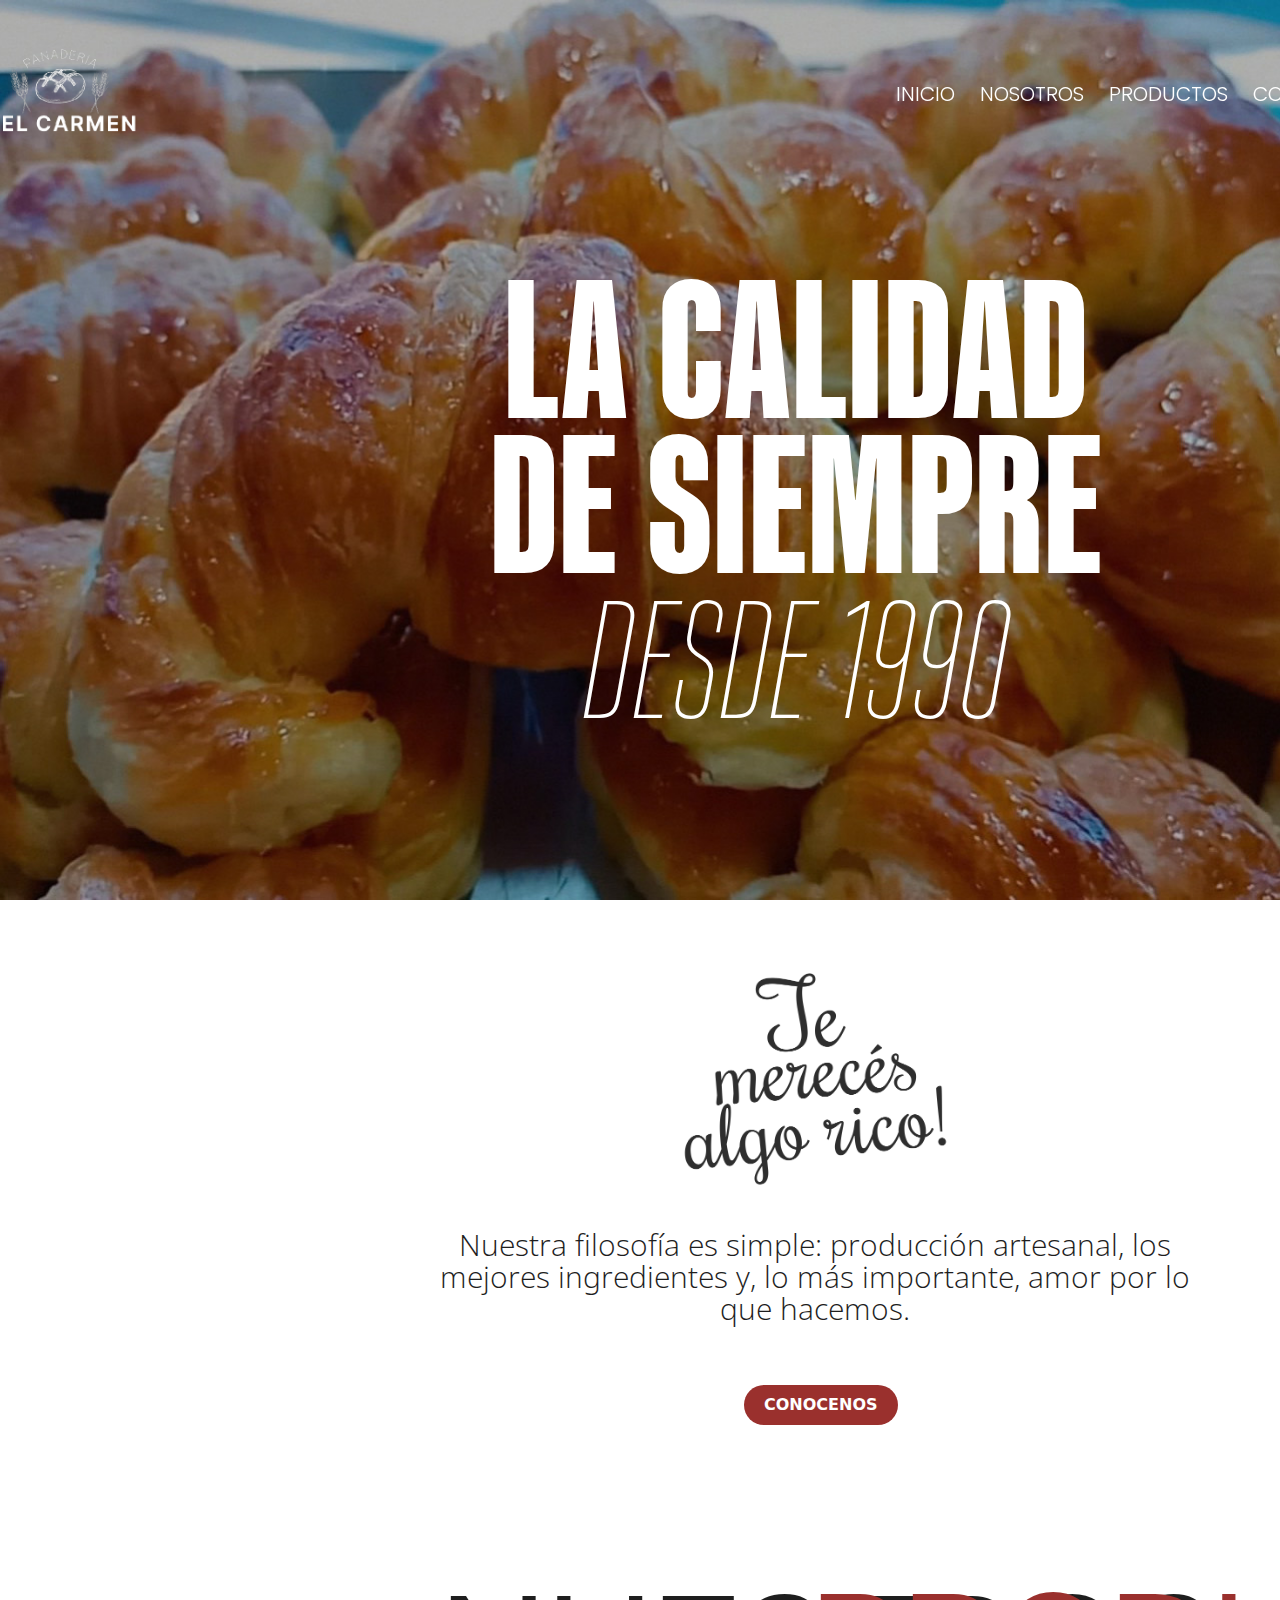
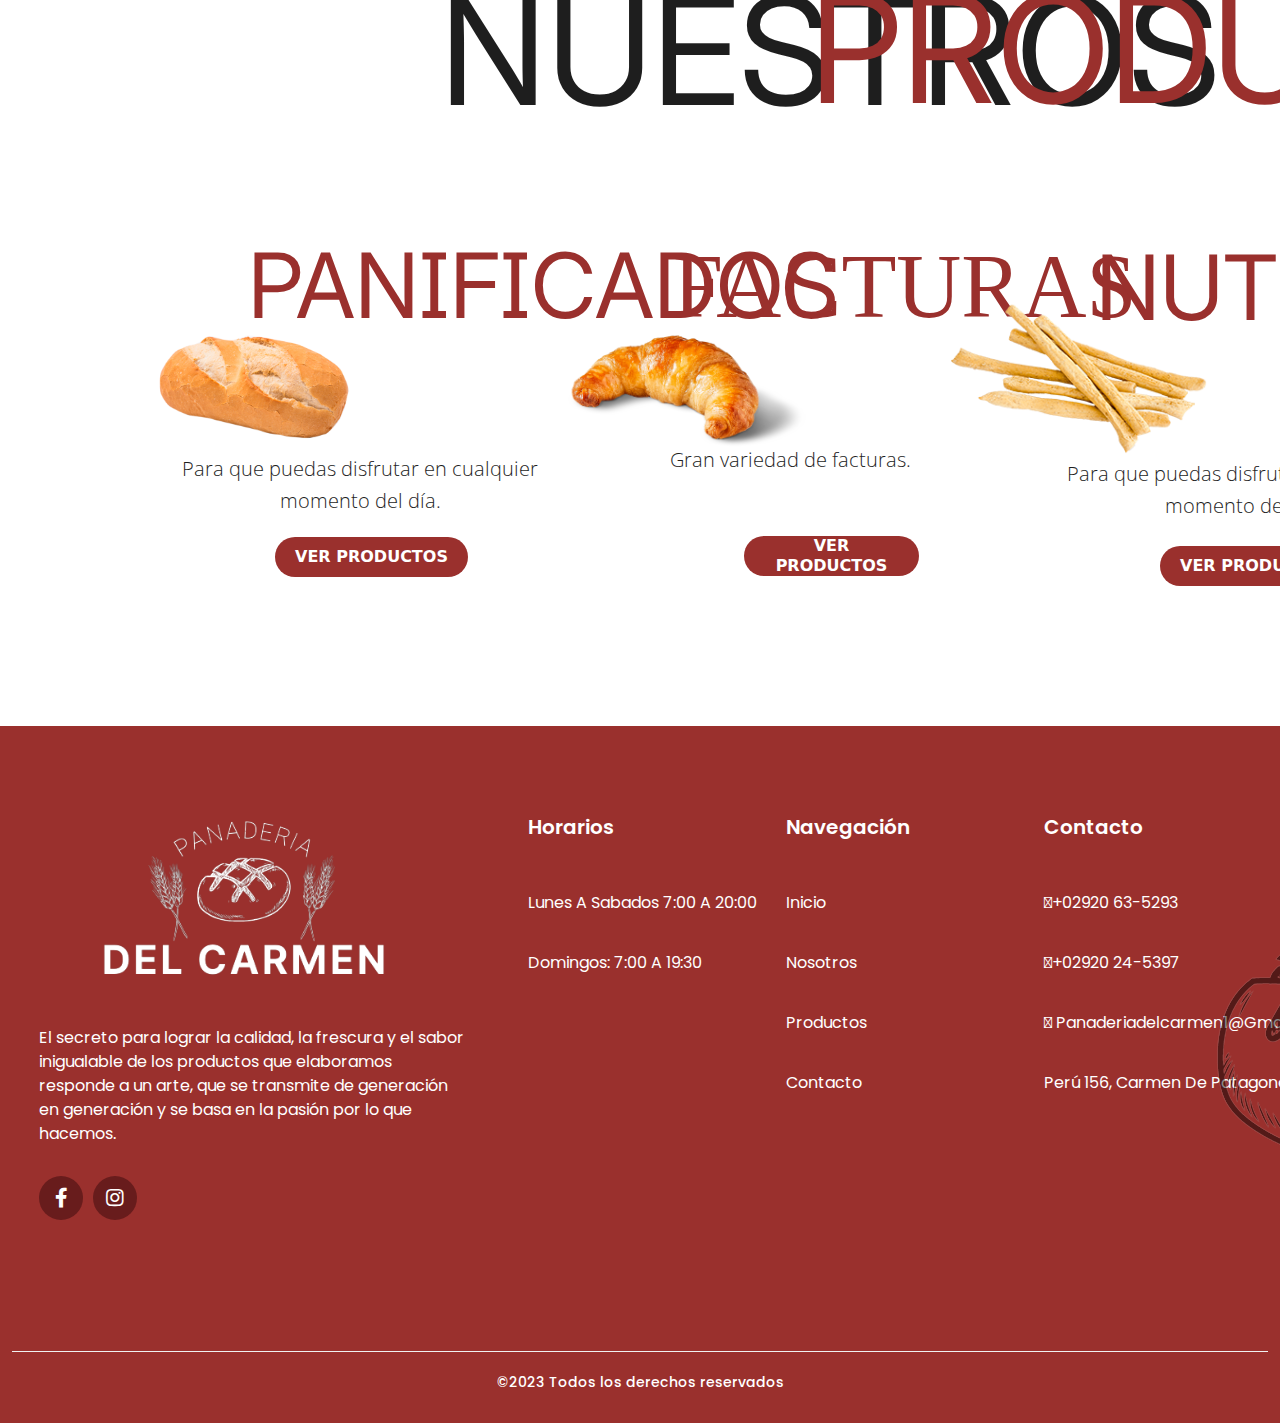
==== commit a9a25e06: "a" ====
--- a/index.html
+++ b/index.html
@@ -7,6 +7,9 @@
     <link rel="icon" href="/img/image (1).png" type="image/x-icon">
     <title>Panaderia Del Carmen</title>
     <link rel="stylesheet" href="style.css">
+    <link rel="preconnect" href="https://fonts.googleapis.com">
+    <link rel="preconnect" href="https://fonts.gstatic.com" crossorigin>
+    <link href="https://fonts.googleapis.com/css2?family=DM+Sans&family=Inter:wght@100;200;300;400;500;600;700;800;900&family=Open+Sans:ital,wght@0,300;1,300&family=Poppins:ital,wght@0,100;0,200;0,300;0,400;0,500;0,600;0,700;0,800;0,900;1,100;1,300;1,400;1,500;1,600&display=swap" rel="stylesheet">
     <link
     rel="stylesheet"
     href="https://cdnjs.cloudflare.com/ajax/libs/font-awesome/6.0.0-beta3/css/all.min.css"
@@ -124,6 +127,7 @@
           <div class="footer-widget">
             <h6>Contacto</h6>
             <ul class="links">
+              <li><i class="fa-solid fa-phone" style="color: #ffffff;"></i><a href="#">+02920 63-5293</a></li>
               <li><i class="fa-solid fa-phone" style="color: #ffffff;"></i><a href="#">+02920 24-5397</a></li>
               <li><i class="fa-solid fa-envelope" style="color: #ffffff;"></i><a href="#"> panaderiadelcarmen1@gmail.com</a></li>
               <li><i class="fa-solid fa-location-dot" style="color: #ffffff;"></i><a target="_blank" href="https://www.google.com/maps/place/Per%C3%BA+156,+B8504+Carmen+de+Patagones,+Provincia+de+Buenos+Aires/@-40.7969932,-62.973578,17z/data=!3m1!4b1!4m6!3m5!1s0x95f6a2822008f0ad:0x929745067b9a00ca!8m2!3d-40.7969932!4d-62.973578!16s%2Fg%2F11s_vkjvwb?entry=ttu"> Perú 156, Carmen de Patagones</a></li>
--- a/style.css
+++ b/style.css
@@ -1,4 +1,6 @@
+
 @import url('https://fonts.googleapis.com/css2?family=DM+Sans&family=Inter:wght@100;200;300;400;500;600;700;800;900&family=Open+Sans:ital,wght@0,300;1,300&family=Poppins:ital,wght@0,100;0,200;0,300;0,400;0,500;0,600;0,700;0,800;0,900;1,100;1,300;1,400;1,500;1,600&display=swap');
+
 
 @font-face {
     font-family:KanedaGothic;
@@ -40,7 +42,7 @@
 }
 
 body{
-    font-family:  "Poppins", "KanedaGothic", sans-serif, "Dm Sans", "Inter",  "Open Sans";
+    font-family:  "Poppins", "KanedaGothic", "Inter",  "Open Sans";
     overflow-x: hidden;
 } 
 .navbar{
@@ -542,11 +544,11 @@
   }
 
   .Facturas-container {
-    width: 105px;
+    width: 919px;
   }
 
   .Nutricional-container {
-    width: 105px;
+    width: 1400px;
   }
 
   
@@ -1282,6 +1284,50 @@
 
 
 @media only screen and (max-width: 768px){
+  .home .content {
+    z-index: 800;
+    color: #ffff;
+    width: 768px;
+    margin-left: -27px;
+    margin-top: 185px;
+}
+.home .content h1 {
+  font-size: 170px;
+  font-weight: 900;
+  font-family: "KanedaGothic" !important;
+  text-transform: uppercase;
+  letter-spacing: 2px;
+  line-height: 75px;
+  margin-bottom: 49px;
+  margin-left: 157px;
+  width: 591px;
+}
+
+.home .content .deSiempre {
+  font-size: 170px;
+  font-weight: 900;
+  font-family: "KanedaGothic" !important;
+  text-transform: uppercase;
+  letter-spacing: 2px;
+  line-height: 75px;
+  margin-bottom: 85px;
+  margin-left: 139px;
+  width: 605px;
+}
+
+.home .content .Desde {
+  font-size: 150px;
+  display: flex;
+  font-weight: 300;
+  font-family: "KanedaGothic2" !important;
+  text-transform: uppercase;
+  letter-spacing: 2px;
+  line-height: 75px;
+  width: 450px;
+  margin-top: -36px;
+  margin-bottom: 86px;
+  margin-left: 216px;
+}
   .page-section {
     padding: 80px 0;
 }
@@ -1333,9 +1379,6 @@
     margin-top: -35px;
 }
 
-.home .content {
-  margin-left: -59px;
-}
 .container-1 {
   margin-left: -424px;
 }
@@ -1358,7 +1401,7 @@
 }
 
 .Panificados-container {
-  width: 200px;
+  width: 360px;
   margin-left: -211px;
 }
 
@@ -1682,33 +1725,46 @@
   z-index: 800;
   color: #ffff;
   width: 362px;
-  margin-left: -230px !important;
-  margin-top: 51px;
-}
-  
-  .home .content h1 {
-      font-size: 100px;
-      font-weight: 900;
-      font-family: "KanedaGothic" !important;
-      text-transform: uppercase;
-      letter-spacing: 2px;
-      line-height: 45px;
-      margin-bottom: 40px;
-      margin-left: 294px;
-      width: 354px;
-  }
-  
-  .home .content .Desde {
-      font-size: 100px;
-      font-weight: 300;
-      font-family: "KanedaGothic2" !important;
-      text-transform: uppercase;
-      letter-spacing: 2px;
-      line-height: 50px;
-      width: 330px;
-      margin-left: 320px;
-  
-  }
+  /* margin-left: -261px; */
+  margin-top: 104px;
+  padding-left: 55px;
+}
+  
+.home .content h1 {
+  font-size: 100px;
+  font-weight: 900;
+  font-family: "KanedaGothic" !important;
+  text-transform: uppercase;
+  letter-spacing: 2px;
+  line-height: 45px;
+  margin-bottom: 11px;
+  margin-left: 268px;
+  width: 338px;
+}
+  
+.home .content .Desde {
+  font-size: 100px;
+  font-weight: 300;
+  font-family: "KanedaGothic2" !important;
+  text-transform: uppercase;
+  letter-spacing: 2px;
+  line-height: 50px;
+  width: 330px;
+  margin-left: 283px;
+  margin-top: 0px;
+
+}
+.home .content .deSiempre {
+  font-size: 100px;
+  font-weight: 900;
+  font-family: "KanedaGothic" !important;
+  text-transform: uppercase;
+  letter-spacing: 2px;
+  line-height: 75px;
+  margin-bottom: 15px;
+  margin-left: 260px;
+  width: 332px;
+}
   
   /* Container 1*/
   .container-1 {
@@ -1869,7 +1925,7 @@
 }
 
 .Facturas-container {
-  width: 96px;
+  width: 400px;
   margin-left: 60px;
 }
 
@@ -2085,11 +2141,11 @@
 }
 
 .home .content {
-z-index: 800;
-color: #ffff;
-width: 362px;
-margin-left: -261px;
-margin-top: 51px;
+  z-index: 800;
+  color: #ffff;
+  width: 362px;
+  margin-left: -227px;
+  margin-top: 51px;
 }
 
 .navbar .menu-list {
@@ -2161,7 +2217,18 @@
 
 }
 
-  @media (max-width: 425px) {
+
+@media (max-width: 500px) {
+
+  .home {
+    position: relative;
+    width: 100%;
+    height: 100%;
+    min-height: 103vh;
+    display: flex;
+    justify-content: center;
+    flex-direction: column;
+}
   .ssh-cell {
     display: table-cell;
     padding-left: 10px;
@@ -2203,9 +2270,9 @@
 }
 
 .navbar .logo-img {
-  width: 145px;
+  width: 170px;
   margin-top: 4px;
-  margin-left: 4px;
+  margin-left: 9px;
 }
   
   .navbar .show {
@@ -2219,41 +2286,52 @@
     margin-top: -12px;
 }
   
-    .home .content {
-        z-index: 800;
-        color: #ffff;
-        width: 500px;
-        margin-left: -237px;
-        margin-top: 0px;
-    }
-  
-  .home .content h1 {
-      font-size: 100px;
-      font-weight: 900;
-      font-family: "KanedaGothic" !important;
-      text-transform: uppercase;
-      letter-spacing: 2px;
-      line-height: 45px;
-      margin-bottom: 40px;
-      margin-left: 294px;
-      width: 354px;
-  }
-  
-  .home .content .Desde {
-      font-size: 100px;
-      font-weight: 300;
-      font-family: "KanedaGothic2" !important;
-      text-transform: uppercase;
-      letter-spacing: 2px;
-      line-height: 50px;
-      width: 330px;
-      margin-left: 320px;
-  
-  }
+.home .content {
+  z-index: 800;
+  color: #ffff;
+  width: 362px;
+  /* margin-left: -261px; */
+  margin-top: 104px;
+  padding-left: 55px;
+}
+  
+.home .content h1 {
+  font-size: 100px;
+  font-weight: 900;
+  font-family: "KanedaGothic" !important;
+  text-transform: uppercase;
+  letter-spacing: 2px;
+  line-height: 45px;
+  margin-bottom: 11px;
+  margin-left: 268px;
+  width: 338px;
+}
+  
+.home .content .Desde {
+  font-size: 100px;
+  font-weight: 300;
+  font-family: "KanedaGothic2" !important;
+  text-transform: uppercase;
+  letter-spacing: 2px;
+  line-height: 50px;
+  width: 330px;
+  margin-left: 283px;
+}
+.home .content .deSiempre {
+  font-size: 100px;
+  font-weight: 900;
+  font-family: "KanedaGothic" !important;
+  text-transform: uppercase;
+  letter-spacing: 2px;
+  line-height: 75px;
+  margin-bottom: 15px;
+  margin-left: 260px;
+  width: 332px;
+}
   
   /* Container 1*/
   .container-1 {
-    margin-left: 0px;
+    margin-left: 40px;
 }
   
   .container-1 img {
@@ -2338,8 +2416,8 @@
     margin-top: -42px;
 }
 .Panificados-container {
-  width: 200px;
-  margin-left: 8px;
+  width: 360px;
+  margin-left: 60px;
 }
 
 .container-2 .Panificados {
@@ -2410,8 +2488,8 @@
 }
 
 .Facturas-container {
-  width: 96px;
-  margin-left: 5px;
+  width: 400px;
+  margin-left: 60px;
 }
 
 .container-2 .Facturas {
@@ -2482,7 +2560,7 @@
 
 .Nutricional-container {
   width: 105px;
-  margin-left: -5px;
+  margin-left: 60px;
 }
 
 .container-2 .Nutricional {
@@ -2578,7 +2656,7 @@
 
 .navbar-2 {
   position: fixed;
-  width: 425px;
+  width: 480px;
   z-index: 2;
   padding: 11px 0;
   transition: all 0.3s ease;
@@ -2594,8 +2672,8 @@
 }
 
 .navbar-2 .logo-img {
-  width: 120px;
-  margin-left: 5px;
+  width: 130px;
+  margin-left: 33px;
   margin-top: -6px;
 }
 
@@ -2606,7 +2684,7 @@
   width: 358px;
   margin-top: 109px;
   overflow-y: hidden;
-  margin-left: 60px;
+  margin-left: 95px;
 }
 
 .contact-home .content h1 {
@@ -2626,11 +2704,11 @@
 }
 
 .home .content {
-z-index: 800;
-color: #ffff;
-width: 362px;
-margin-left: -261px;
-margin-top: 51px;
+  z-index: 800;
+  color: #ffff;
+  width: 362px;
+  margin-left: -227px;
+  margin-top: 51px;
 }
 
 .navbar .menu-list {
@@ -2702,6 +2780,557 @@
 
 }
 
+  @media (max-width: 425px) {
+  .ssh-cell {
+    display: table-cell;
+    padding-left: 10px;
+    padding-right: 10px;
+    vertical-align: middle;
+    -webkit-background-size: cover;
+    -moz-background-size: cover;
+    -o-background-size: cover;
+    background-size: cover;
+    height: 0px;
+  }
+
+  .ssh-table {
+    width: 100%;
+    margin-top: 81px;
+    min-height: 390px;
+    display: table;
+  }
+  
+    .navbar .logo {
+      margin-left: 109px;
+      margin-top: -9px;
+  }
+
+  .navbar {
+    position: fixed;
+    width: 100%;
+    z-index: 2;
+    padding: 25px 0;
+    transition: all 0.3s ease;
+    z-index: 900;
+}
+
+.navbar.sticky {
+  z-index: 900;
+  background: #9A302D;
+  padding: 0px 0;
+  box-shadow: 0px 3px 5px 0px rgba(0,0,0,0.1);
+}
+
+.navbar .logo-img {
+  width: 145px;
+  margin-top: 4px;
+  margin-left: 4px;
+}
+  
+  .navbar .show {
+   z-index: 900;
+  }
+
+  .navbar-2 .content {
+    display: flex;
+    align-items: center;
+    justify-content: space-between;
+    margin-top: -12px;
+}
+  
+    .home .content {
+        z-index: 800;
+        color: #ffff;
+        width: 500px;
+        margin-left: -237px;
+        margin-top: 0px;
+    }
+  
+    .home .content h1 {
+      font-size: 100px;
+      font-weight: 900;
+      font-family: "KanedaGothic" !important;
+      text-transform: uppercase;
+      letter-spacing: 2px;
+      line-height: 45px;
+      margin-bottom: 11px;
+      margin-left: 268px;
+      width: 338px;
+  }
+  
+  .home .content .Desde {
+    font-size: 100px;
+    font-weight: 300;
+    font-family: "KanedaGothic2" !important;
+    text-transform: uppercase;
+    letter-spacing: 2px;
+    line-height: 50px;
+    width: 330px;
+    margin-left: 283px;
+}
+
+.home .content .deSiempre {
+  font-size: 100px;
+  font-weight: 900;
+  font-family: "KanedaGothic" !important;
+  text-transform: uppercase;
+  letter-spacing: 2px;
+  line-height: 75px;
+  margin-bottom: 15px;
+  margin-left: 260px;
+  width: 332px;
+}
+  /* Container 1*/
+  .container-1 {
+    margin-left: 0px;
+}
+  
+  .container-1 img {
+    width: 270px;
+    margin-left: 78px;
+    margin-top: 0px;
+  }
+  .container-1 h1 {
+    color: rgb(30, 30, 30);
+    text-align: center;
+    font-feature-settings: "salt", "liga" 0;
+    font-family: "Open Sans";
+    font-size: 25px;
+    font-style: normal;
+    font-weight: 300;
+    line-height: 32px;
+    width: 361px;
+    margin-left: -79px;
+    margin-left: 22px;
+    margin-top: -82px;
+  }
+
+  .button-18 {
+    align-items: center;
+    background-color: #9A302D;
+    border: 0;
+    border-radius: 100px;
+    box-sizing: border-box;
+    color: #ffffff;
+    cursor: pointer;
+    display: inline-flex;
+    font-family: -apple-system, system-ui, system-ui, "Segoe UI", Roboto, "Helvetica Neue", "Fira Sans", Ubuntu, Oxygen, "Oxygen Sans", Cantarell, "Droid Sans", "Apple Color Emoji", "Segoe UI Emoji", "Segoe UI Symbol", "Lucida Grande", Helvetica, Arial, sans-serif;
+    font-size: 16px;
+    font-weight: 600;
+    justify-content: center;
+    line-height: 20px;
+    max-width: 480px;
+    min-height: 40px;
+    min-width: 0px;
+    overflow: hidden;
+    padding: 0px;
+    padding-left: 20px;
+    padding-right: 20px;
+    text-align: center;
+    touch-action: manipulation;
+    transition: background-color 0.167s cubic-bezier(0.4, 0, 0.2, 1) 0s, box-shadow 0.167s cubic-bezier(0.4, 0, 0.2, 1) 0s, color 0.167s cubic-bezier(0.4, 0, 0.2, 1) 0s;
+    user-select: none;
+    -webkit-user-select: none;
+    vertical-align: middle;
+    margin-left: 140px;
+    margin-top: 31px;
+    margin-bottom: 142px;
+}
+  
+    /*Container 2 */
+    .container-2 .Nuestros {
+      color: #1E1E1E;
+      text-align: center;
+      font-feature-settings: 'salt' on, 'liga' off;
+      font-family: "Kaneda Gothic";
+      font-size: 60px;
+      font-style: normal;
+      font-weight: 400;
+      line-height: 32px;
+      padding-top: 0px;
+      margin-top: -25px;
+      margin-left: 63px;
+      width: 160px;
+  }
+
+  .container-2 .Productos {
+    color: #9A302D;
+    text-align: center;
+    font-feature-settings: 'salt' on, 'liga' off;
+    font-family: "Kaneda Gothic";
+    font-size: 60px;
+    font-style: normal;
+    font-weight: 400;
+    line-height: 32px;
+    width: 112px;
+    margin-left: 218px;
+    margin-top: -42px;
+}
+.Panificados-container {
+  width: 360px;
+  margin-left: 8px;
+}
+
+.container-2 .Panificados {
+  color: #9A302D;
+  text-align: center;
+  font-feature-settings: 'salt' on, 'liga' off;
+  font-family: "Kaneda Gothic";
+  font-size: 55px;
+  font-style: normal;
+  font-weight: 400;
+  line-height: 32px;
+  width: 160px;
+  margin-top: 90px;
+  margin-left: 197px;
+}
+
+.container-2 .Pan {
+  width: 142px;
+  margin-left: 20px;
+  margin-top: -11px;
+}
+
+.container-2 .Panificados-p {
+  color: #1E1E1E;
+  font-feature-settings: 'salt' on, 'liga' off;
+  font-family: Open Sans;
+  font-size: 18px;
+  font-style: normal;
+  text-align: start;
+  font-weight: 300;
+  line-height: 32px;
+  width: 208px;
+  margin-left: 197px;
+  margin-top: -130px;
+  text-wrap: pretty;
+}
+
+.container-2 .Panificados-container .button-1 {
+  align-items: center;
+  background-color: #9A302D;
+  border: 0;
+  border-radius: 100px;
+  box-sizing: border-box;
+  color: #ffffff;
+  cursor: pointer;
+  display: inline-flex;
+  font-family: -apple-system, system-ui, system-ui, "Segoe UI", Roboto, "Helvetica Neue", "Fira Sans", Ubuntu, Oxygen, "Oxygen Sans", Cantarell, "Droid Sans", "Apple Color Emoji", "Segoe UI Emoji", "Segoe UI Symbol", "Lucida Grande", Helvetica, Arial, sans-serif;
+  font-size: 16px;
+  font-weight: 600;
+  justify-content: center;
+  line-height: 20px;
+  max-width: 480px;
+  min-height: 40px;
+  min-width: 0px;
+  overflow: hidden;
+  padding: 0px;
+  padding-left: 20px;
+  padding-right: 20px;
+  text-align: center;
+  touch-action: manipulation;
+  transition: background-color 0.167s cubic-bezier(0.4, 0, 0.2, 1) 0s, box-shadow 0.167s cubic-bezier(0.4, 0, 0.2, 1) 0s, color 0.167s cubic-bezier(0.4, 0, 0.2, 1) 0s;
+  user-select: none;
+  -webkit-user-select: none;
+  vertical-align: middle;
+  margin-left: 192px;
+  margin-top: 10px;
+  margin-bottom: 40px;
+}
+
+.Facturas-container {
+  width: 371px;
+  margin-left: 5px;
+}
+
+.container-2 .Facturas {
+  color: #9A302D;
+  text-align: center;
+  font-feature-settings: 'salt' on, 'liga' off;
+  font-family: "Kaneda Gothic";
+  font-size: 55px;
+  font-style: normal;
+  font-weight: 400;
+  line-height: 32px;
+  width: 206px;
+  margin-top: 36px;
+  margin-left: 175px;
+}
+
+.container-2 .Factura {
+  width: 239px;
+  margin-left: -13px;
+  margin-top: -25px;
+}
+
+.container-2 .Facturas-p {
+  color: #1E1E1E;
+  text-align: start;
+  font-feature-settings: 'salt' on, 'liga' off;
+  font-family: Open Sans;
+  font-size: 20px;
+  font-style: normal;
+  font-weight: 300;
+  line-height: 32px;
+  width: 134px;
+  margin-left: 214px;
+  margin-top: -122px;
+}
+
+.button-2 {
+  align-items: center;
+  background-color: #9A302D;
+  border: 0;
+  border-radius: 100px;
+  box-sizing: border-box;
+  color: #ffffff;
+  cursor: pointer;
+  display: inline-flex;
+  font-family: -apple-system, system-ui, system-ui, "Segoe UI", Roboto, "Helvetica Neue", "Fira Sans", Ubuntu, Oxygen, "Oxygen Sans", Cantarell, "Droid Sans", "Apple Color Emoji", "Segoe UI Emoji", "Segoe UI Symbol", "Lucida Grande", Helvetica, Arial, sans-serif;
+  font-size: 16px;
+  font-weight: 600;
+  justify-content: center;
+  line-height: 20px;
+  max-width: 480px;
+  min-height: 40px;
+  min-width: 0px;
+  overflow: hidden;
+  padding: 0px;
+  padding-left: 20px;
+  padding-right: 20px;
+  text-align: center;
+  touch-action: manipulation;
+  transition: background-color 0.167s cubic-bezier(0.4, 0, 0.2, 1) 0s, box-shadow 0.167s cubic-bezier(0.4, 0, 0.2, 1) 0s, color 0.167s cubic-bezier(0.4, 0, 0.2, 1) 0s;
+  user-select: none;
+  -webkit-user-select: none;
+  vertical-align: middle;
+  margin-left: 202px;
+  margin-top: 14px;
+  margin-bottom: 40px;
+}
+
+.Nutricional-container {
+  width: 380px;
+  margin-left: -5px;
+}
+
+.container-2 .Nutricional {
+  color: #9A302D;
+  text-align: center;
+  font-feature-settings: 'salt' on, 'liga' off;
+  font-family: "Kaneda Gothic", "Inter";
+  font-size: 55px;
+  font-style: normal;
+  font-weight: 400;
+  line-height: 32px;
+  width: 219px;
+  margin-top: 35px;
+  margin-left: 167px;
+}
+
+.container-2 .Grisin {
+  width: 160px;
+  margin-left: 34px;
+  margin-top: -8px;
+}
+
+.container-2 .Nutricional-p {
+  color: #1E1E1E;
+  text-align: start;
+  font-feature-settings: 'salt' on, 'liga' off;
+  font-family: Open Sans;
+  font-size: 20px;
+  font-style: normal;
+  font-weight: 300;
+  line-height: 32px;
+  width: 196px;
+  margin-left: 197px;
+  margin-top: -84px;
+}
+
+.button-3 {
+  align-items: center;
+  background-color: #9A302D;
+  border: 0;
+  border-radius: 100px;
+  box-sizing: border-box;
+  color: #ffffff;
+  cursor: pointer;
+  display: inline-flex;
+  font-family: -apple-system, system-ui, system-ui, "Segoe UI", Roboto, "Helvetica Neue", "Fira Sans", Ubuntu, Oxygen, "Oxygen Sans", Cantarell, "Droid Sans", "Apple Color Emoji", "Segoe UI Emoji", "Segoe UI Symbol", "Lucida Grande", Helvetica, Arial, sans-serif;
+  font-size: 16px;
+  font-weight: 600;
+  justify-content: center;
+  line-height: 20px;
+  max-width: 480px;
+  min-height: 40px;
+  min-width: 0px;
+  overflow: hidden;
+  padding: 0px;
+  padding-left: 20px;
+  padding-right: 20px;
+  text-align: center;
+  touch-action: manipulation;
+  transition: background-color 0.167s cubic-bezier(0.4, 0, 0.2, 1) 0s, box-shadow 0.167s cubic-bezier(0.4, 0, 0.2, 1) 0s, color 0.167s cubic-bezier(0.4, 0, 0.2, 1) 0s;
+  user-select: none;
+  -webkit-user-select: none;
+  vertical-align: middle;
+  margin-left: 210px;
+  margin-top: 14px;
+  margin-bottom: 40px;
+}
+
+.wrapper .footer-widget .logo {
+  margin-bottom: -89px;
+  margin-top: -123px;
+  margin-left: -9px;
+  width: 376px;
+  vertical-align: middle;
+}
+/*Nosotros*/
+.page-section {
+  padding: 60px 0;
+}
+
+.mb-xxs-20 {
+margin-bottom: 20px;
+}
+
+.section-text, .text {
+line-height: 1.7;
+}
+
+.navbar-2 .logo {
+margin-left: 109px;
+margin-top: -14px;
+}
+
+.navbar-2 {
+  position: fixed;
+  width: 425px;
+  z-index: 2;
+  padding: 11px 0;
+  transition: all 0.3s ease;
+  height: 94px;
+  z-index: 900;
+}
+
+.navbar-2.sticky {
+z-index: 900;
+background: #9A302D;
+padding: 11px 0;
+box-shadow: 0px 3px 5px 0px rgba(0,0,0,0.1);
+}
+
+.navbar-2 .logo-img {
+  width: 120px;
+  margin-left: 5px;
+  margin-top: -6px;
+}
+
+.contact-home .content {
+  z-index: 888;
+  color: #fff;
+  max-width: 425px;
+  width: 358px;
+  margin-top: 109px;
+  overflow-y: hidden;
+  margin-left: 60px;
+}
+
+.contact-home .content h1 {
+  font-family: KanedaGothicR !important;
+  font-size: 120px;
+  font-weight: 1000;
+  letter-spacing: 3px;
+  margin-bottom: 40px;
+  padding-left: 314px;
+  margin-top: -33px;
+  margin-left: -338px;
+  width: 371px;
+}
+
+.navbar-2 .show {
+z-index: 900;
+}
+
+.home .content {
+z-index: 800;
+color: #ffff;
+width: 362px;
+margin-left: -261px;
+margin-top: 51px;
+}
+
+.navbar .menu-list {
+position: fixed;
+height: 115vh;
+width: 100%;
+max-width: 350px;
+left: -100%;
+top: 0px;
+display: block;
+padding: 40px 0;
+text-align: center;
+background: #9A302D;
+transition: all 0.3s ease;
+}
+.home-nosotros {
+  overflow: hidden;
+}
+
+.home-nosotros .content h1 {
+  font-family: "KanedaGothic" !important;
+  overflow: hidden;
+  font-size: 80px;
+  margin-left: 20px;
+  margin-top: 130px;
+  font-weight: 900;
+  letter-spacing: 3px;
+  margin-bottom: 40px;
+}
+  
+  .home-nosotros .content {
+  z-index: 888;
+  overflow: hidden;
+  color: #fff;
+  width: 100%;
+  text-align: center;
+  margin-top: 80px;
+  margin-left: -3px;
+  }
+  
+  
+  .home-nosotros {
+  position: relative;
+  width: 100%;
+  height: 60vh;
+  display: flex;
+  justify-content: center;
+  flex-direction: column;
+  }
+  
+  .home-nosotros img {
+  z-index: 000;
+  position: absolute;
+  overflow: hidden;
+  left: 0;
+  width: 100%;
+  height: 100%;
+  object-fit: cover;
+  }
+
+.title-box h2 {
+    width: 396px;
+    font-size: 70px;
+    margin-top: 55px;
+    margin-left: 10px;
+    align-self: center;
+    text-align: center;
+}
+
+}
+
 @media (max-width: 376px) {
 
   .navbar .menu-list li {
@@ -2763,9 +3392,9 @@
 
   .home .content {
     z-index: 800;
-    color: #ffff;
+    color: rgb(255, 255, 255);
     width: 362px;
-    margin-left: -280px;
+    margin-left: -253px;
     margin-top: 51px;
 }
   
@@ -2791,25 +3420,38 @@
 }
 
 .home .content h1 {
-  font-size: 80px;
+  font-size: 100px;
   font-weight: 900;
-  font-family: "KanedaGothic" !important;
   text-transform: uppercase;
   letter-spacing: 2px;
   line-height: 45px;
-  margin-bottom: 16px;
-  margin-left: 325px;
-  width: 273px;
+  margin-bottom: 11px;
+  margin-left: 246px;
+  width: 316px;
+  width: 329px;
+  font-family: KanedaGothic !important;
 }
 .home .content .Desde {
-  font-size: 80px;
+  font-size: 100px;
   font-weight: 300;
-  font-family: "KanedaGothic2" !important;
   text-transform: uppercase;
   letter-spacing: 2px;
   line-height: 50px;
-  width: 222px;
-  margin-left: 339px;
+  width: 301px;
+  margin-left: 257px;
+  font-family: KanedaGothic2 !important;
+}
+
+.home .content .deSiempre {
+  font-size: 100px;
+  font-weight: 900;
+  text-transform: uppercase;
+  letter-spacing: 2px;
+  line-height: 75px;
+  margin-bottom: 15px;
+  margin-left: 235px;
+  width: 332px;
+  font-family: KanedaGothic !important;
 }
 
 /* Container 1*/
@@ -3164,13 +3806,6 @@
 z-index: 900;
 }
 
-.home .content {
-  z-index: 800;
-  color: #ffff;
-  width: 362px;
-  margin-left: -277px;
-  margin-top: 51px;
-}
 
 .navbar .menu-list {
 position: fixed;
@@ -3278,4 +3913,588 @@
   margin: 0 10px 50px;
 }
 
+}
+
+@media (max-width: 70px) {
+
+  .navbar .menu-list li {
+    margin-top: 45px;
+    width: 371px;
+}
+
+
+  .home {
+    position: relative;
+    width: 376px;
+    min-height: 100vh;
+    display: flex;
+    justify-content: center;
+    flex-direction: column;
+}
+
+.home img {
+  z-index: 0;
+  position: absolute;
+  top: 0px;
+  left: 0px;
+  width: 376px;
+  height: 100%;
+  object-fit: cover;
+}
+
+
+.navbar .logo {
+  margin-left: 101px;
+  margin-top: -14px;
+
+}
+
+.navbar {
+  position: fixed;
+  width: 376px;
+  z-index: 2;
+  padding: 25px 0;
+  transition: all 0.3s ease;
+  z-index: 900;
+}
+
+.navbar.sticky {
+z-index: 900;
+background: #9A302D;
+padding: 0px 0;
+box-shadow: 0px 3px 5px 0px rgba(0,0,0,0.1);
+}
+
+.navbar .logo-img {
+  width: 150px;
+  margin-left: -15px;
+}
+
+  .navbar .show {
+    z-index: 900;
+  }
+
+  .home .content {
+    z-index: 800;
+    color: rgb(255, 255, 255);
+    width: 362px;
+    margin-left: -253px;
+    margin-top: 51px;
+}
+  
+  .navbar .menu-list {
+    position: fixed;
+    height: 115vh;
+    width: 100%;
+    max-width: 350px;
+    left: -100%;
+    top: 0px;
+    display: block;
+    padding: 40px 0;
+    text-align: center;
+    background: #9A302D;
+    transition: all 0.3s ease;
+}
+
+.navbar-2 .content {
+  display: flex;
+  align-items: center;
+  justify-content: space-between;
+  margin-top: -27px;
+}
+
+.home .content h1 {
+  font-size: 100px;
+  font-weight: 900;
+  text-transform: uppercase;
+  letter-spacing: 2px;
+  line-height: 45px;
+  margin-bottom: 11px;
+  margin-left: 246px;
+  width: 316px;
+  width: 329px;
+  font-family: KanedaGothic !important;
+}
+.home .content .Desde {
+  font-size: 100px;
+  font-weight: 300;
+  text-transform: uppercase;
+  letter-spacing: 2px;
+  line-height: 50px;
+  width: 301px;
+  margin-left: 257px;
+  font-family: KanedaGothic2 !important;
+}
+
+.home .content .deSiempre {
+  font-size: 100px;
+  font-weight: 900;
+  text-transform: uppercase;
+  letter-spacing: 2px;
+  line-height: 75px;
+  margin-bottom: 15px;
+  margin-left: 235px;
+  width: 332px;
+  font-family: KanedaGothic !important;
+}
+
+/* Container 1*/
+
+.container-1 img {
+  width: 200px;
+  margin-left: 91px;
+  margin-top: 0px;
+}
+.container-1 h1 {
+color: rgb(30, 30, 30);
+text-align: center;
+font-feature-settings: "salt", "liga" 0;
+font-family: "Open Sans";
+font-size: 17px;
+font-style: normal;
+font-weight: 300;
+line-height: 32px;
+width: 279px;
+margin-left: -79px;
+margin-left: 60px;
+margin-top: -60px;
+}
+
+.button-18 {
+  align-items: center;
+  background-color: #9A302D;
+  border: 0;
+  border-radius: 100px;
+  box-sizing: border-box;
+  color: #ffffff;
+  cursor: pointer;
+  display: inline-flex;
+  font-family: -apple-system, system-ui, system-ui, "Segoe UI", Roboto, "Helvetica Neue", "Fira Sans", Ubuntu, Oxygen, "Oxygen Sans", Cantarell, "Droid Sans", "Apple Color Emoji", "Segoe UI Emoji", "Segoe UI Symbol", "Lucida Grande", Helvetica, Arial, sans-serif;
+  font-size: 16px;
+  font-weight: 600;
+  justify-content: center;
+  line-height: 20px;
+  max-width: 480px;
+  min-height: 40px;
+  min-width: 0px;
+  overflow: hidden;
+  padding: 0px;
+  padding-left: 20px;
+  padding-right: 20px;
+  text-align: center;
+  touch-action: manipulation;
+  transition: background-color 0.167s cubic-bezier(0.4, 0, 0.2, 1) 0s, box-shadow 0.167s cubic-bezier(0.4, 0, 0.2, 1) 0s, color 0.167s cubic-bezier(0.4, 0, 0.2, 1) 0s;
+  user-select: none;
+  -webkit-user-select: none;
+  vertical-align: middle;
+  margin-left: 126px;
+  margin-top: 31px;
+  margin-bottom: 142px;
+}
+  /*Container 2 */
+  .container-2 .Nuestros {
+    color: #1E1E1E;
+    text-align: center;
+    font-feature-settings: 'salt' on, 'liga' off;
+    font-family: "KanedaGothicR" !important;
+    font-size: 50px;
+    font-style: normal;
+    font-weight: 400;
+    line-height: 32px;
+    padding-top: 0px;
+    margin-top: -25px;
+    margin-left: 44px;
+    width: 160px;
+}
+
+.container-2 .Productos {
+  color: #9A302D;
+  text-align: center;
+  font-feature-settings: 'salt' on, 'liga' off;
+  font-family: "KanedaGothicR" !important;
+  font-size: 50px;
+  font-style: normal;
+  font-weight: 300;
+  line-height: 32px;
+  width: 112px;
+  margin-left: 189px;
+  margin-top: -43px;
+}
+
+.container-2 .Panificados-p {
+  color: #1E1E1E;
+  font-feature-settings: 'salt' on, 'liga' off;
+  font-family: Open Sans;
+  font-size: 18px;
+  font-style: normal;
+  text-align: start;
+  font-weight: 300;
+  line-height: 32px;
+  width: 164px;
+  margin-left: 197px;
+  margin-top: -130px;
+}
+
+.container-2 .Pan {
+width: 142px;
+margin-left: 20px;
+margin-top: -11px;
+}
+
+.container-2 .Panificados {
+  color: #9A302D;
+  text-align: center;
+  font-feature-settings: 'salt' on, 'liga' off;
+  font-family: "KanedaGothicR" !important;
+  font-size: 55px;
+  font-style: normal;
+  font-weight: 400;
+  line-height: 32px;
+  width: 160px;
+  margin-top: 90px;
+  margin-left: 197px;
+}
+
+.container-2 .Panificados-container .button-1 {
+align-items: center;
+background-color: #9A302D;
+border: 0;
+border-radius: 100px;
+box-sizing: border-box;
+color: #ffffff;
+cursor: pointer;
+display: inline-flex;
+font-family: -apple-system, system-ui, system-ui, "Segoe UI", Roboto, "Helvetica Neue", "Fira Sans", Ubuntu, Oxygen, "Oxygen Sans", Cantarell, "Droid Sans", "Apple Color Emoji", "Segoe UI Emoji", "Segoe UI Symbol", "Lucida Grande", Helvetica, Arial, sans-serif;
+font-size: 16px;
+font-weight: 600;
+justify-content: center;
+line-height: 20px;
+max-width: 480px;
+min-height: 40px;
+min-width: 0px;
+overflow: hidden;
+padding: 0px;
+padding-left: 20px;
+padding-right: 20px;
+text-align: center;
+touch-action: manipulation;
+transition: background-color 0.167s cubic-bezier(0.4, 0, 0.2, 1) 0s, box-shadow 0.167s cubic-bezier(0.4, 0, 0.2, 1) 0s, color 0.167s cubic-bezier(0.4, 0, 0.2, 1) 0s;
+user-select: none;
+-webkit-user-select: none;
+vertical-align: middle;
+margin-left: 192px;
+margin-top: 10px;
+margin-bottom: 40px;
+}
+
+.container-2 .Facturas {
+  color: #9A302D;
+  text-align: center;
+  font-feature-settings: 'salt' on, 'liga' off;
+  font-family: "KanedaGothicR" !important;
+  font-size: 55px;
+  font-style: normal;
+  font-weight: 400;
+  line-height: 32px;
+  width: 180px;
+  margin-top: 36px;
+  margin-left: 188px;
+}
+
+.container-2 .Factura {
+width: 239px;
+margin-left: -13px;
+margin-top: -25px;
+}
+
+.container-2 .Facturas-p {
+color: #1E1E1E;
+text-align: start;
+font-feature-settings: 'salt' on, 'liga' off;
+font-family: Open Sans;
+font-size: 20px;
+font-style: normal;
+font-weight: 300;
+line-height: 32px;
+width: 134px;
+margin-left: 214px;
+margin-top: -122px;
+}
+
+.button-2 {
+align-items: center;
+background-color: #9A302D;
+border: 0;
+border-radius: 100px;
+box-sizing: border-box;
+color: #ffffff;
+cursor: pointer;
+display: inline-flex;
+font-family: -apple-system, system-ui, system-ui, "Segoe UI", Roboto, "Helvetica Neue", "Fira Sans", Ubuntu, Oxygen, "Oxygen Sans", Cantarell, "Droid Sans", "Apple Color Emoji", "Segoe UI Emoji", "Segoe UI Symbol", "Lucida Grande", Helvetica, Arial, sans-serif;
+font-size: 16px;
+font-weight: 600;
+justify-content: center;
+line-height: 20px;
+max-width: 480px;
+min-height: 40px;
+min-width: 0px;
+overflow: hidden;
+padding: 0px;
+padding-left: 20px;
+padding-right: 20px;
+text-align: center;
+touch-action: manipulation;
+transition: background-color 0.167s cubic-bezier(0.4, 0, 0.2, 1) 0s, box-shadow 0.167s cubic-bezier(0.4, 0, 0.2, 1) 0s, color 0.167s cubic-bezier(0.4, 0, 0.2, 1) 0s;
+user-select: none;
+-webkit-user-select: none;
+vertical-align: middle;
+margin-left: 202px;
+margin-top: 14px;
+margin-bottom: 40px;
+}
+
+.container-2 .Nutricional {
+  color: #9A302D;
+  text-align: center;
+  font-feature-settings: 'salt' on, 'liga' off;
+  font-family: "KanedaGothicR" !important;
+  font-size: 55px;
+  font-style: normal;
+  font-weight: 400;
+  line-height: 32px;
+  width: 179px;
+  margin-left: 188px;
+}
+
+.container-2 .Grisin {
+width: 160px;
+margin-left: 34px;
+margin-top: -8px;
+}
+
+.container-2 .Nutricional-p {
+  font-size: 1px;
+  color: #1E1E1E;
+  text-align: start;
+  font-feature-settings: 'salt' on, 'liga' off;
+  font-size: 15px;
+  font-size: 15px;
+  font-style: normal;
+  font-weight: 300;
+  line-height: 32px;
+  width: 160px;
+  margin-left: 200px;
+  margin-top: -84px;
+}
+
+.button-3 {
+align-items: center;
+background-color: #9A302D;
+border: 0;
+border-radius: 100px;
+box-sizing: border-box;
+color: #ffffff;
+cursor: pointer;
+display: inline-flex;
+font-family: -apple-system, system-ui, system-ui, "Segoe UI", Roboto, "Helvetica Neue", "Fira Sans", Ubuntu, Oxygen, "Oxygen Sans", Cantarell, "Droid Sans", "Apple Color Emoji", "Segoe UI Emoji", "Segoe UI Symbol", "Lucida Grande", Helvetica, Arial, sans-serif;
+font-size: 16px;
+font-weight: 600;
+justify-content: center;
+line-height: 20px;
+max-width: 480px;
+min-height: 40px;
+min-width: 0px;
+overflow: hidden;
+padding: 0px;
+padding-left: 20px;
+padding-right: 20px;
+text-align: center;
+touch-action: manipulation;
+transition: background-color 0.167s cubic-bezier(0.4, 0, 0.2, 1) 0s, box-shadow 0.167s cubic-bezier(0.4, 0, 0.2, 1) 0s, color 0.167s cubic-bezier(0.4, 0, 0.2, 1) 0s;
+user-select: none;
+-webkit-user-select: none;
+vertical-align: middle;
+margin-left: 210px;
+margin-top: 14px;
+margin-bottom: 40px;
+}
+
+/*Nosotros*/
+.page-section {
+  padding: 60px 0;
+}
+
+.mb-xxs-20 {
+margin-bottom: 20px;
+}
+
+.section-text, .text {
+line-height: 1.7;
+}
+
+.icon {
+  display: block;
+  margin-right: 60px;
+}
+
+.navbar-2 .menu-list {
+  position: fixed;
+  height: 100vh;
+  width: 100%;
+  max-width: 360px;
+  left: -100%;
+  top: 0px;
+  display: block;
+  padding: 40px 0;
+  text-align: center;
+  background: #9A302D;
+  transition: all 0.3s ease;
+}
+
+.navbar-2 .logo {
+margin-left: 109px;
+margin-top: -9px;
+}
+
+.navbar-2 {
+  position: fixed;
+  width: 414px;
+  height: 120px;
+  z-index: 2;
+  padding: 11px 0;
+  transition: all 0.3s ease;
+  z-index: 900;
+}
+
+.navbar-2.sticky {
+z-index: 900;
+background: #9A302D;
+padding: 11px 0;
+box-shadow: 0px 3px 5px 0px rgba(0,0,0,0.1);
+}
+
+.ssh-table {
+  width: 100%;
+  margin-top: 81px;
+  min-height: 390px;
+  display: table;
+}
+
+.navbar-2 .logo-img {
+  width: 106px;
+  margin-left: 5px;
+  margin-top: 10px;
+}
+
+.navbar-2 .show {
+z-index: 900;
+}
+
+
+.navbar .menu-list {
+position: fixed;
+height: 115vh;
+width: 100%;
+max-width: 350px;
+left: -100%;
+top: 0px;
+display: block;
+padding: 40px 0;
+text-align: center;
+background: #9A302D;
+transition: all 0.3s ease;
+}
+.home-nosotros {
+  overflow: hidden;
+}
+
+.home-nosotros .content h1 {
+  font-family: "KanedaGothic" !important;
+  overflow: hidden;
+  font-size: 80px;
+  margin-left: 20px;
+  margin-top: 130px;
+  font-weight: 900;
+  letter-spacing: 3px;
+  margin-bottom: 40px;
+}
+  
+  .home-nosotros .content {
+  z-index: 888;
+  overflow: hidden;
+  color: #fff;
+  width: 100%;
+  text-align: center;
+  margin-top: 80px;
+  margin-left: -3px;
+  }
+  
+  
+  .home-nosotros {
+  position: relative;
+  width: 100%;
+  height: 60vh;
+  display: flex;
+  justify-content: center;
+  flex-direction: column;
+  }
+  
+  .home-nosotros img {
+  z-index: 000;
+  position: absolute;
+  overflow: hidden;
+  left: 0;
+  width: 100%;
+  height: 100%;
+  object-fit: cover;
+  }
+
+  .title-box h2 {
+    width: 337px;
+    font-size: 40px;
+    margin-top: 55px;
+    margin-left: 15px;
+    align-self: center;
+    text-align: center;
+}
+
+
+footer {
+  position: relative;
+  width: 376px;
+  height: auto;
+  padding-top: 80px;
+  background-color: #9A302D;
+  overflow: hidden;
+}
+
+.wrapper .footer-widget .logo {
+  margin-bottom: -89px;
+  margin-top: -123px;
+  margin-left: -22px;
+  width: 350px;
+  vertical-align: middle;
+}
+
+.footer-widget:nth-child(1) {
+  width: 360px;
+  margin: 0 10px 50px;
+}
+
+.container-f {
+  width: 370px;
+  max-width: 1320px;
+  margin: 0px auto;
+  padding: 0px 12px;
+}
+
+.links {
+  width: 336px;
+}
+
+.wrapper .footer-widget, .wrapper .footer-widget:nth-child(1) {
+  width: 370px;
+  margin: 0 10px 50px;
+}
+
 }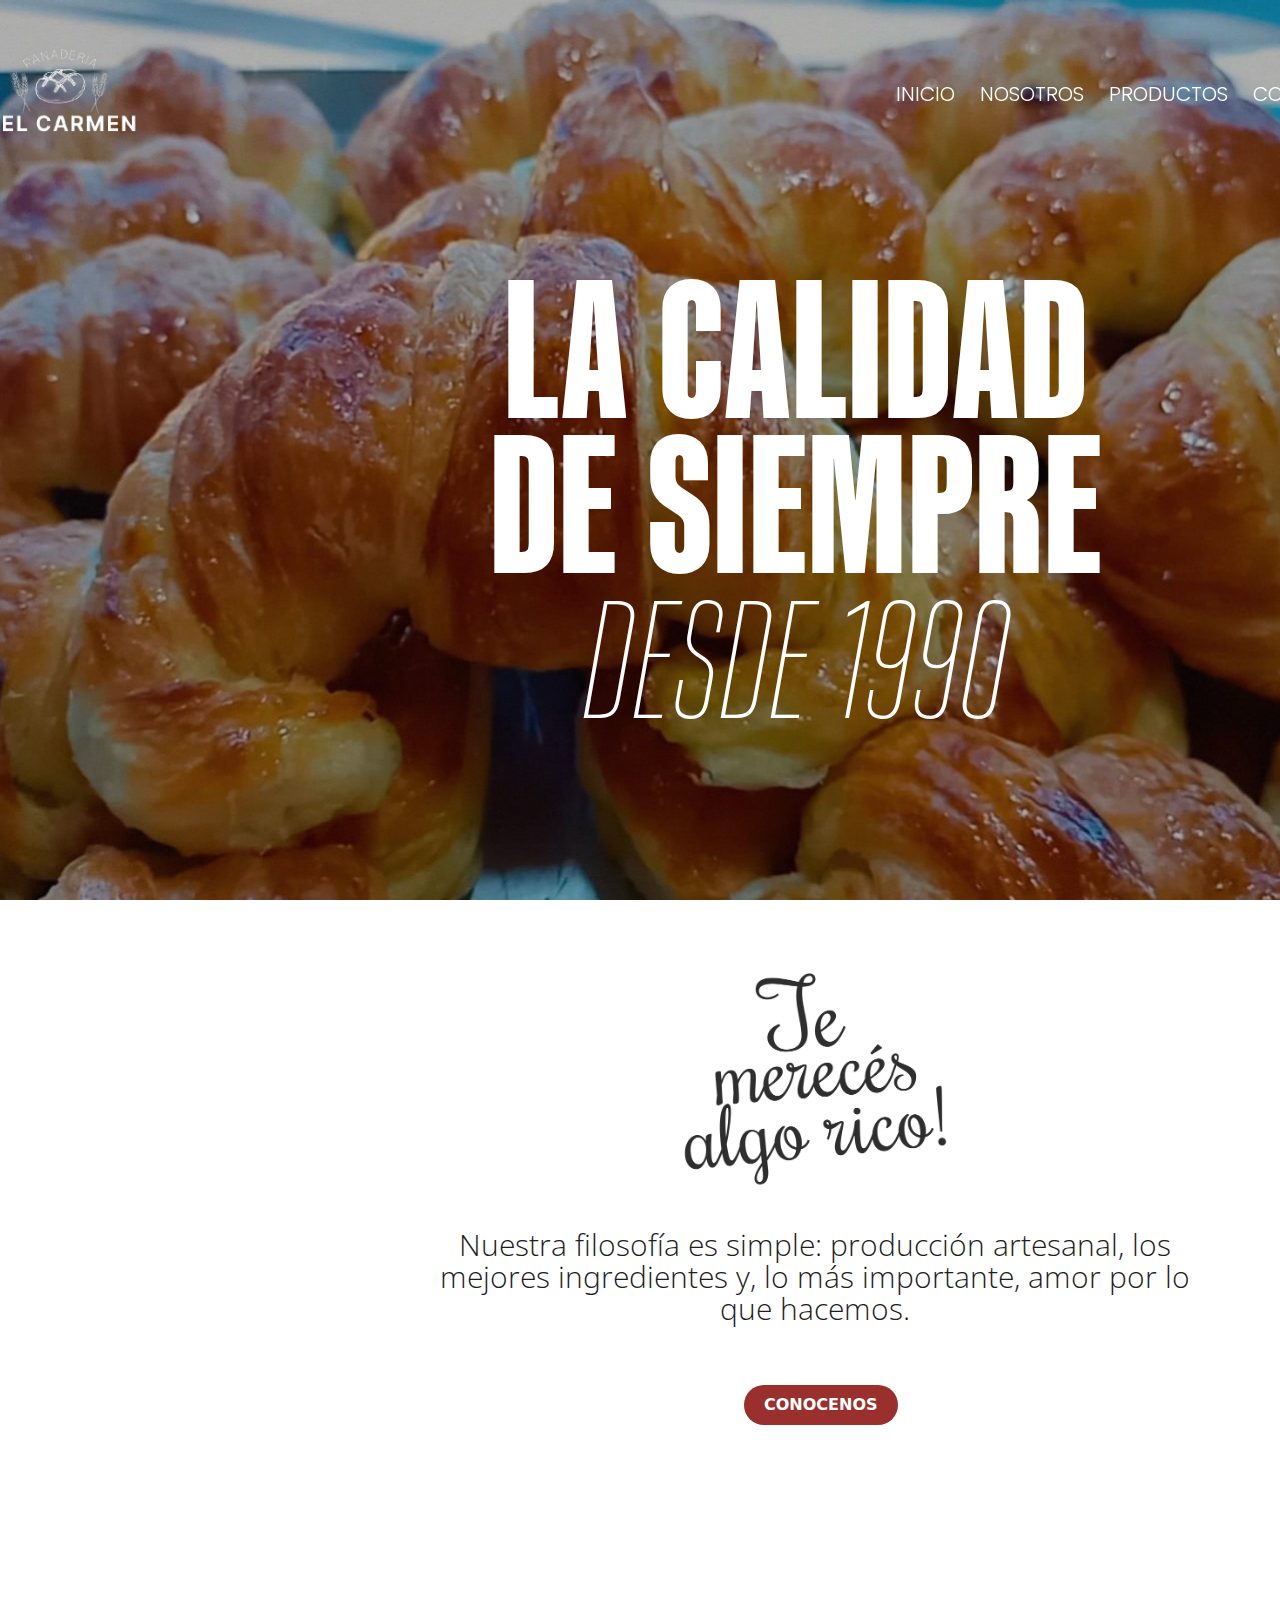
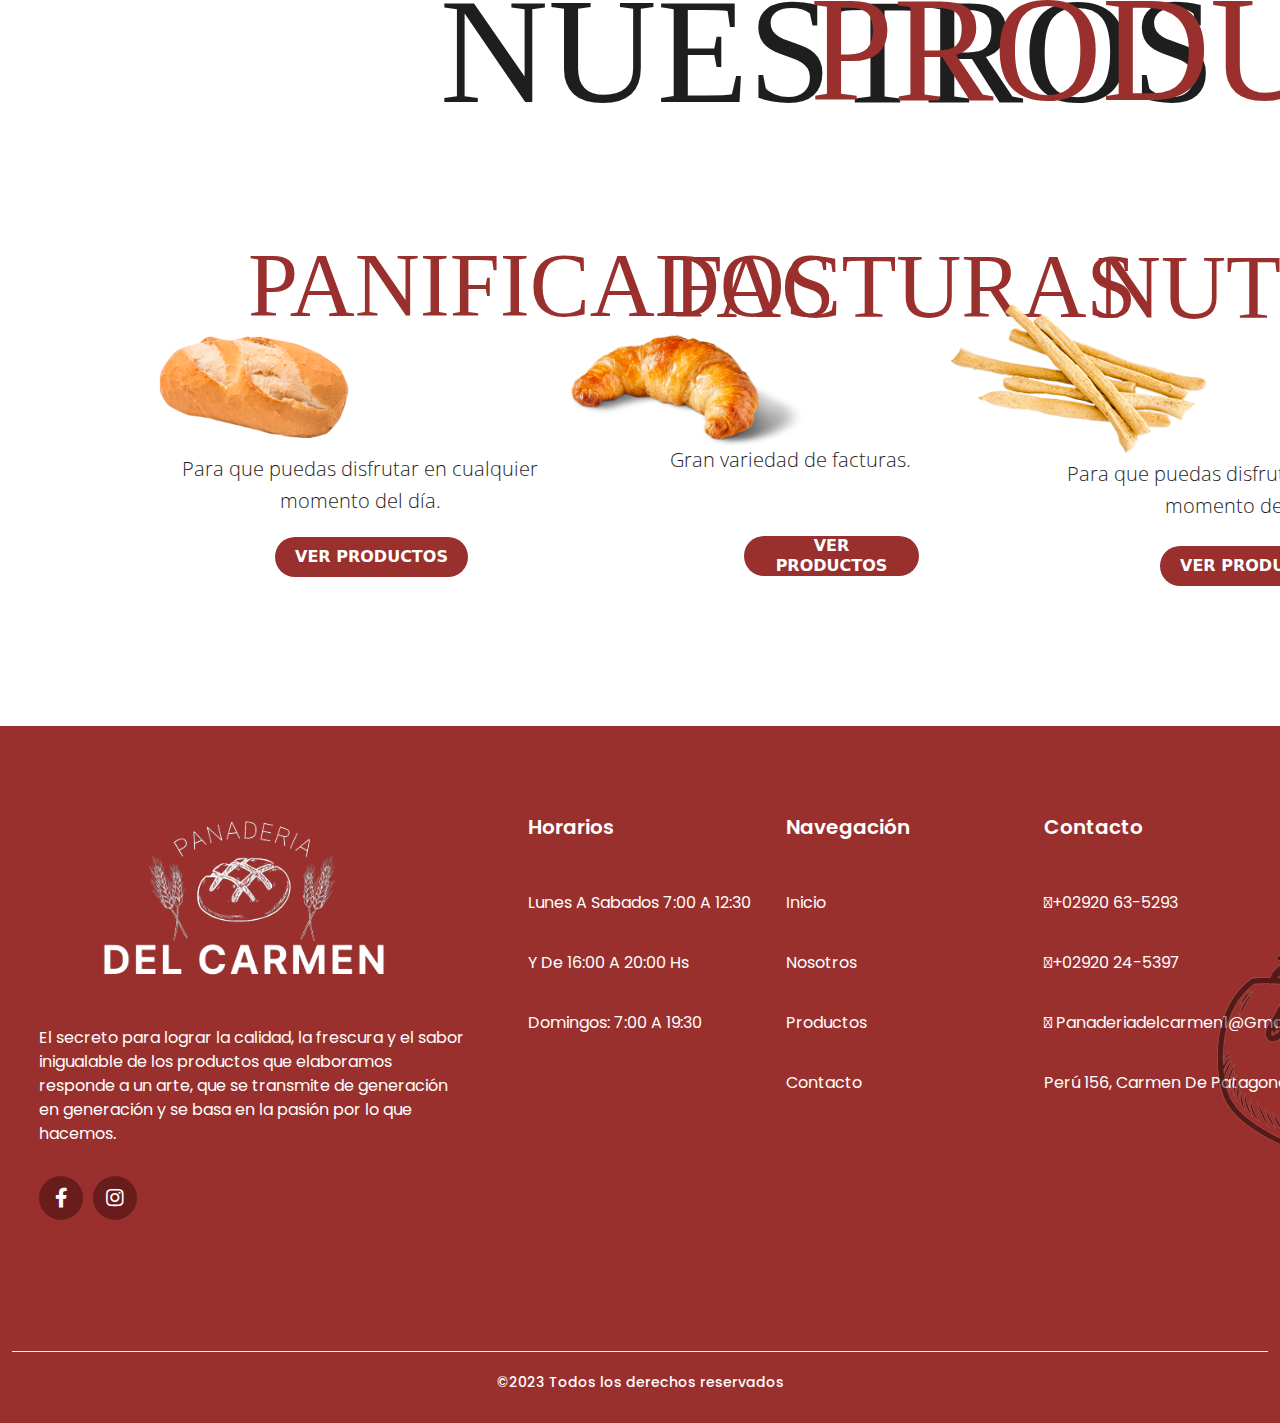
==== commit db672d21: "cambios en el footer" ====
--- a/index.html
+++ b/index.html
@@ -111,7 +111,8 @@
           <div class="footer-widget">
             <h6>Horarios</h6>
             <ul class="links">
-              <li><a href="#">Lunes a Sabados 7:00 a 20:00</a></li>
+              <li><a href="#">Lunes a Sabados 7:00 a 12:30</a></li>
+              <li><a href="#">y de 16:00 a 20:00 hs</a></li>
               <li><a href="#">Domingos: 7:00 a 19:30</a></li>
             </ul>
           </div>
--- a/style.css
+++ b/style.css
@@ -42,7 +42,7 @@
 }
 
 body{
-    font-family:  "Poppins", "KanedaGothic", "Inter",  "Open Sans";
+    font-family:  "Poppins" , "Inter" , "Open Sans", "KanedaGothic"!important;
     overflow-x: hidden;
 } 
 .navbar{
@@ -175,10 +175,10 @@
   cursor: pointer;
   display: none;
 }
-.menu-list .cancel-btn{
+.menu-list .cancel-btn {
   position: absolute;
-  right: 30px;
-  top: 20px;
+  right: -18px;
+  top: 46px;
 }
 
 
@@ -267,7 +267,7 @@
   color: #9A302D;
   text-align: center;
   font-feature-settings: 'salt' on, 'liga' off;
-  font-family: "Kaneda Gothic", "Inter";
+  font-family: "Kaneda Gothic" !important;
   font-size: 150px;
   font-style: normal;
   font-weight: 400;
@@ -280,7 +280,7 @@
   color: #1E1E1E;
   text-align: center;
   font-feature-settings: 'salt' on, 'liga' off;
-  font-family: "Kaneda Gothic" , "Inter";
+  font-family: "Kaneda Gothic" !important;
   font-size: 150px;
   font-style: normal;
   font-weight: 400;
@@ -294,7 +294,7 @@
   color: #9A302D;
   text-align: center;
   font-feature-settings: 'salt' on, 'liga' off;
-  font-family: "Kaneda Gothic" , "Inter";
+  font-family: "Kaneda Gothic" !important;
   font-size: 90px;
   font-style: normal;
   font-weight: 400;
@@ -329,7 +329,7 @@
   color: #9A302D;
   text-align: center;
   font-feature-settings: 'salt' on, 'liga' off;
-  font-family: "Kaneda Gothic";
+  font-family: "Kaneda Gothic" !important;
   font-size: 90px;
   font-style: normal;
   font-weight: 400;
@@ -364,7 +364,7 @@
   color: #9A302D;
   text-align: center;
   font-feature-settings: 'salt' on, 'liga' off;
-  font-family: "Kaneda Gothic", "Inter";
+  font-family: "Kaneda Gothic"!important;
   font-size: 90px;
   font-style: normal;
   font-weight: 400;
@@ -1210,45 +1210,6 @@
 
 
 
-@media screen and (max-width:800px){
-  .container-img{
-      width: 95%;
-      grid-template-columns: repeat(2, 1fr);
-      grid-gap: 10px;
-      grid-template-rows: 200px;
-  }
-  .container-img .box-img:nth-child(1){
-      grid-column-start: span 1;
-  }
-
-  .container-img2{
-    width: 95%;
-    grid-template-columns: repeat(2, 1fr);
-    grid-gap: 10px;
-    grid-template-rows: 200px;
-}
-.container-img2 .box-img2:nth-child(1){
-    grid-column-start: span 1;
-}
-}
-@media screen and (max-width:500px){
-  .container-img{
-      width: 90%;
-      grid-template-columns: repeat(1, 1fr);
-  }
-  .container-img .box-img img{
-      height: 200px;
-  }
-
-  .container-img2{
-    width: 90%;
-    grid-template-columns: repeat(1, 1fr);
-}
-.container-img2 .box-img2 img{
-    height: 200px;
-}
-}
-
 
 /* LARGE SIZE */
 @media(min-width: 700px) {
@@ -1272,12 +1233,6 @@
   
   /* Let's write the media query */
 
-  @media only screen and (max-width: 992px){
-    .split-section-headings, .split-section-headings.left, .split-section-headings.right, .split-section-content, .split-section-content.left, .split-section-content.right {
-      float: none !important;
-      width: auto;
-  }
-  }
 
 
   
@@ -1333,11 +1288,7 @@
 }
 }
 
-@media only screen and (max-width: 1199px) {
-  .split-section-wrapper {
-    padding: 0 50px;
-}
-}
+
 
 @media only screen and (max-width: 480px) {
   .section-text, .text {
@@ -1345,17 +1296,6 @@
 }
 
 }
-
-  @media (max-width: 992px) {
-    .container {
-      max-width: 960px;
-    }
-  
-    .wrapper .footer-widget,
-    .wrapper .footer-widget:nth-child(1) {
-      width: calc(50% - 30px);
-    }
-  }
    
   @media only screen and  (max-width: 768px) {
     .container {
@@ -1388,282 +1328,264 @@
   width: 607px;
 }
 
-.container-2 .Nuestros {
-  margin-left: 77px;
-  font-size: 120px;
-
-}
-
-.container-2 .Productos {
-  width: 230px;
-  font-size: 120px;
-  margin-left: 376px;
-}
-
-.Panificados-container {
-  width: 360px;
-  margin-left: -211px;
-}
-
-.container-2 .Pan {
-  width: 129px;
-  margin-left: 205px;
-  margin-top: -35px;
-}
-.container-2 .Panificados-p {
+ /*Container 2 */
+ .container-2 .Nuestros {
   color: #1E1E1E;
   text-align: center;
-  font-feature-settings: 'salt' on, 'liga' off;
-  font-family: Open Sans;
-  font-size: 17px;
+  font-family: "Kaneda Gothic"!important; 
+  font-size: 60px !important;
   font-style: normal;
-  font-weight: 300;
+  font-weight: 400 !important;
   line-height: 32px;
-  width: 269px;
-  margin-left: 211px;
-  margin-top: -40px;
+  padding-top: 0px;
+  margin-top: -25px;
+  margin-left: 63px;
+  width: 160px;
+}
+
+.container-2 .Productos {
+color: #9A302D;
+text-align: center;
+font-family: "Kaneda Gothic" !important;
+font-size: 60px !important;
+font-style: normal;
+font-weight: 400 !important;
+line-height: 32px;
+width: 112px;
+margin-left: 218px;
+margin-top: -42px;
+}
+.Panificados-container {
+width: 200px;
+margin-left: 60px;
 }
 
 .container-2 .Panificados {
-  color: #9A302D;
-  text-align: center;
-  font-feature-settings: 'salt' on, 'liga' off;
-  font-family: "Kaneda Gothic" , "Inter";
-  font-size: 60px;
-  font-style: normal;
-  font-weight: 400;
-  line-height: 32px;
-  width: 222px;
-  margin-left: 233px;
-  margin-top: 209px;
+color: #9A302D;
+text-align: center;
+font-family: "Kaneda Gothic" !important;
+font-size: 55px !important;
+font-style: normal;
+font-weight: 400 !important;
+line-height: 32px;
+width: 160px;
+margin-top: 90px;
+margin-left: 197px;
+}
+
+.container-2 .Pan {
+width: 142px;
+margin-left: 20px;
+margin-top: -11px;
+}
+
+.container-2 .Panificados-p {
+color: #1E1E1E;
+
+font-family: Open Sans;
+font-size: 18px !important;
+font-style: normal;
+text-align: start;
+font-weight: 300 !important;
+line-height: 32px;
+width: 208px;
+margin-left: 197px;
+margin-top: -130px;
+text-wrap: pretty;
+}
+
+.container-2 .Panificados-container .button-1 {
+align-items: center;
+background-color: #9A302D;
+border: 0;
+border-radius: 100px;
+box-sizing: border-box;
+color: #ffffff;
+cursor: pointer;
+display: inline-flex;
+font-family: -apple-system, system-ui, system-ui, "Segoe UI", Roboto, "Helvetica Neue", "Fira Sans", Ubuntu, Oxygen, "Oxygen Sans", Cantarell, "Droid Sans", "Apple Color Emoji", "Segoe UI Emoji", "Segoe UI Symbol", "Lucida Grande", Helvetica, Arial, sans-serif;
+font-size: 16px;
+font-weight: 600;
+justify-content: center;
+line-height: 20px;
+max-width: 480px;
+min-height: 40px;
+min-width: 0px;
+overflow: hidden;
+padding: 0px;
+padding-left: 20px;
+padding-right: 20px;
+text-align: center;
+touch-action: manipulation;
+transition: background-color 0.167s cubic-bezier(0.4, 0, 0.2, 1) 0s, box-shadow 0.167s cubic-bezier(0.4, 0, 0.2, 1) 0s, color 0.167s cubic-bezier(0.4, 0, 0.2, 1) 0s;
+user-select: none;
+-webkit-user-select: none;
+vertical-align: middle;
+margin-left: 192px;
+margin-top: 10px;
+margin-bottom: 40px;
 }
 
 .Facturas-container {
-  width: 96px;
-  margin-left: -292px;
+width: 400px;
+margin-left: 60px;
 }
 
 .container-2 .Facturas {
-  color: #9A302D;
-  text-align: center;
-  font-feature-settings: 'salt' on, 'liga' off;
-  font-family: "Kaneda Gothic";
-  font-size: 60px;
-  font-style: normal;
-  font-weight: 400;
-  line-height: 32px;
-  width: 208px;
-  margin-top: -272px;
-  margin-left: 573px;
+color: #9A302D;
+text-align: center;
+font-family: "Kaneda Gothic" !important;
+font-size: 55px !important;
+font-style: normal;
+font-weight: 400 !important;
+line-height: 32px;
+width: 206px;
+margin-top: 36px;
+margin-left: 175px;
+}
+
+.container-2 .Factura {
+width: 239px;
+margin-left: -13px;
+margin-top: -25px;
 }
 
 .container-2 .Facturas-p {
-  color: #1E1E1E;
-  text-align: center;
-  font-feature-settings: 'salt' on, 'liga' off;
-  font-family: Open Sans;
-  font-size: 19px;
-  font-style: normal;
-  font-weight: 300;
-  line-height: 32px;
-  width: 194px;
-  margin-left: 580px;
-  margin-top: -40px;
-}
-
-.container-2 .Factura {
-  width: 183px;
-  margin-left: 531px;
-  margin-top: -25px;
+color: #1E1E1E;
+text-align: start;
+font-family: Open Sans;
+font-size: 20px;
+font-style: normal;
+font-weight: 300;
+line-height: 32px;
+width: 134px;
+margin-left: 214px;
+margin-top: -122px;
 }
 
 .button-2 {
-  align-items: center;
-  background-color: #9A302D;
-  border: 0;
-  border-radius: 100px;
-  box-sizing: border-box;
-  color: #ffffff;
-  cursor: pointer;
-  display: inline-flex;
-  font-family: -apple-system, system-ui, system-ui, "Segoe UI", Roboto, "Helvetica Neue", "Fira Sans", Ubuntu, Oxygen, "Oxygen Sans", Cantarell, "Droid Sans", "Apple Color Emoji", "Segoe UI Emoji", "Segoe UI Symbol", "Lucida Grande", Helvetica, Arial, sans-serif;
-  font-size: 16px;
-  font-weight: 600;
-  justify-content: center;
-  line-height: 20px;
-  max-width: 480px;
-  min-height: 40px;
-  min-width: 0px;
-  overflow: hidden;
-  padding: 0px;
-  padding-left: 20px;
-  padding-right: 20px;
-  text-align: center;
-  touch-action: manipulation;
-  transition: background-color 0.167s cubic-bezier(0.4, 0, 0.2, 1) 0s, box-shadow 0.167s cubic-bezier(0.4, 0, 0.2, 1) 0s, color 0.167s cubic-bezier(0.4, 0, 0.2, 1) 0s;
-  user-select: none;
-  -webkit-user-select: none;
-  vertical-align: middle;
-  margin-left: 614px;
-  margin-top: 10px;
-  margin-bottom: 40px;
+align-items: center;
+background-color: #9A302D;
+border: 0;
+border-radius: 100px;
+box-sizing: border-box;
+color: #ffffff;
+cursor: pointer;
+display: inline-flex;
+font-family: -apple-system, system-ui, system-ui, "Segoe UI", Roboto, "Helvetica Neue", "Fira Sans", Ubuntu, Oxygen, "Oxygen Sans", Cantarell, "Droid Sans", "Apple Color Emoji", "Segoe UI Emoji", "Segoe UI Symbol", "Lucida Grande", Helvetica, Arial, sans-serif;
+font-size: 16px;
+font-weight: 600;
+justify-content: center;
+line-height: 20px;
+max-width: 480px;
+min-height: 40px;
+min-width: 0px;
+overflow: hidden;
+padding: 0px;
+padding-left: 20px;
+padding-right: 20px;
+text-align: center;
+touch-action: manipulation;
+transition: background-color 0.167s cubic-bezier(0.4, 0, 0.2, 1) 0s, box-shadow 0.167s cubic-bezier(0.4, 0, 0.2, 1) 0s, color 0.167s cubic-bezier(0.4, 0, 0.2, 1) 0s;
+user-select: none;
+-webkit-user-select: none;
+vertical-align: middle;
+margin-left: 202px;
+margin-top: 14px;
+margin-bottom: 40px;
 }
 
 .Nutricional-container {
-  width: 105px;
-  margin-left: -712px;
+width: 105px;
+margin-left: 60px;
 }
 
 .container-2 .Nutricional {
-  color: #9A302D;
-  text-align: center;
-  font-feature-settings: 'salt' on, 'liga' off;
-  font-family: "Kaneda Gothic", "Inter";
-  font-size: 60px;
-  font-style: normal;
-  font-weight: 400;
-  line-height: 32px;
-  width: 107px;
-  margin-top: -271px;
-  margin-left: 1270px;
+color: #9A302D;
+text-align: center;
+font-family: "Kaneda Gothic" !important;
+font-size: 55px !important;
+font-style: normal;
+font-weight: 400;
+line-height: 32px;
+width: 219px;
+margin-top: 35px;
+margin-left: 167px;
 }
 
 .container-2 .Grisin {
-  width: 145px;
-  margin-left: 1213px;
-  margin-top: -15px;
+width: 160px;
+margin-left: 34px;
+margin-top: -8px;
 }
 
 .container-2 .Nutricional-p {
-  color: #1E1E1E;
-  text-align: center;
-  font-feature-settings: 'salt' on, 'liga' off;
-  font-family: Open Sans;
-  font-size: 18px;
-  font-style: normal;
-  font-weight: 300;
-  line-height: 32px;
-  width: 237px;
-  margin-left: 1224px;
-  margin-top: -15px;
+color: #1E1E1E;
+text-align: start;
+
+font-family: Open Sans;
+font-size: 20px;
+font-style: normal;
+font-weight: 300;
+line-height: 32px;
+width: 196px;
+margin-left: 197px;
+margin-top: -84px;
 }
 
 .button-3 {
-  align-items: center;
-  background-color: #9A302D;
-  border: 0;
-  border-radius: 100px;
-  box-sizing: border-box;
-  color: #ffffff;
-  cursor: pointer;
-  display: inline-flex;
-  font-family: -apple-system, system-ui, system-ui, "Segoe UI", Roboto, "Helvetica Neue", "Fira Sans", Ubuntu, Oxygen, "Oxygen Sans", Cantarell, "Droid Sans", "Apple Color Emoji", "Segoe UI Emoji", "Segoe UI Symbol", "Lucida Grande", Helvetica, Arial, sans-serif;
-  font-size: 16px;
-  font-weight: 600;
-  justify-content: center;
-  line-height: 20px;
-  max-width: 480px;
-  min-height: 40px;
-  min-width: 0px;
-  overflow: hidden;
-  padding: 0px;
-  padding-left: 20px;
-  padding-right: 20px;
-  text-align: center;
-  touch-action: manipulation;
-  transition: background-color 0.167s cubic-bezier(0.4, 0, 0.2, 1) 0s, box-shadow 0.167s cubic-bezier(0.4, 0, 0.2, 1) 0s, color 0.167s cubic-bezier(0.4, 0, 0.2, 1) 0s;
-  user-select: none;
-  -webkit-user-select: none;
-  vertical-align: middle;
-  margin-left: 1288px;
-  margin-top: 8px;
-  margin-bottom: 40px;
-}
-
-
-
-
-  }
-
-  @media (max-width: 868px) {
-    .navbar .logo-img {
-      width: 187px;
-      margin-top: 22px;
-      margin-left: 104px;
-      cursor: pointer;
-  }
-
-    body.disabled{
-      overflow: hidden;
-    }
-    .icon {
-      display: block;
-      margin-right: 20px;
-  }
-    .icon.hide{
-      display: none;
-    }
-    .navbar .menu-list {
-      position: fixed;
-      height: 115vh;
-      width: 100%;
-      max-width: 418px;
-      left: -100%;
-      top: 0px;
-      display: block;
-      padding: 40px 0;
-      text-align: center;
-      background: #9A302D;
-      transition: all 0.3s ease;
-      z-index: 1000;
-  }
-    .navbar.show .menu-list{
-      left: 0%;
-    }
-    .navbar .menu-list li{
-      margin-top: 45px;
-    }
-    .navbar .menu-list li a{
-      font-size: 23px;
-      margin-left: -100%;
-      transition: 0.6s cubic-bezier(0.68, -0.55, 0.265, 1.55);
-    }
-    .navbar.show .menu-list li a{
-      margin-left: 0px;
-    }
-    .navbar-2 .menu-list{
-      position: fixed;
-      height: 100vh;
-      width: 100%;
-      max-width: 400px;
-      left: -100%;
-      top: 0px;
-      display: block;
-      padding: 40px 0;
-      text-align: center;
-      background: #9A302D;
-      transition: all 0.3s ease;
-    }
-    .navbar-2.show .menu-list{
-      left: 0%;
-    }
-    .navbar-2 .menu-list li{
-      margin-top: 45px;
-    }
-    .navbar-2 .menu-list li a{
-      font-size: 23px;
-      margin-left: -100%;
-      transition: 0.6s cubic-bezier(0.68, -0.55, 0.265, 1.55);
-    }
-    .navbar-2.show .menu-list li a{
-      margin-left: 0px;
-    }
-
-
-
-}
+align-items: center;
+background-color: #9A302D;
+border: 0;
+border-radius: 100px;
+box-sizing: border-box;
+color: #ffffff;
+cursor: pointer;
+display: inline-flex;
+font-family: -apple-system, system-ui, system-ui, "Segoe UI", Roboto, "Helvetica Neue", "Fira Sans", Ubuntu, Oxygen, "Oxygen Sans", Cantarell, "Droid Sans", "Apple Color Emoji", "Segoe UI Emoji", "Segoe UI Symbol", "Lucida Grande", Helvetica, Arial, sans-serif;
+font-size: 16px;
+font-weight: 600;
+justify-content: center;
+line-height: 20px;
+max-width: 480px;
+min-height: 40px;
+min-width: 0px;
+overflow: hidden;
+padding: 0px;
+padding-left: 20px;
+padding-right: 20px;
+text-align: center;
+touch-action: manipulation;
+transition: background-color 0.167s cubic-bezier(0.4, 0, 0.2, 1) 0s, box-shadow 0.167s cubic-bezier(0.4, 0, 0.2, 1) 0s, color 0.167s cubic-bezier(0.4, 0, 0.2, 1) 0s;
+user-select: none;
+-webkit-user-select: none;
+vertical-align: middle;
+margin-left: 210px;
+margin-top: 14px;
+margin-bottom: 40px;
+}
+
+
+
+  }
+
 
 @media (max-width: 480px) {
+
+  .navbar-2 .menu-list {
+    position: fixed;
+    height: 115vh;
+    width: 100%;
+    max-width: 350px;
+    left: -100%;
+    top: 0px;
+    display: block;
+    padding: 40px 0;
+    text-align: center;
+    background: #9A302D;
+    transition: all 0.3s ease;
+}
+
   .ssh-cell {
     display: table-cell;
     padding-left: 10px;
@@ -1827,11 +1749,10 @@
     .container-2 .Nuestros {
       color: #1E1E1E;
       text-align: center;
-      font-feature-settings: 'salt' on, 'liga' off;
-      font-family: "Kaneda Gothic";
-      font-size: 60px;
+      font-family: "Kaneda Gothic"!important; 
+      font-size: 60px !important;
       font-style: normal;
-      font-weight: 400;
+      font-weight: 400 !important;
       line-height: 32px;
       padding-top: 0px;
       margin-top: -25px;
@@ -1842,11 +1763,10 @@
   .container-2 .Productos {
     color: #9A302D;
     text-align: center;
-    font-feature-settings: 'salt' on, 'liga' off;
-    font-family: "Kaneda Gothic";
-    font-size: 60px;
+    font-family: "Kaneda Gothic" !important;
+    font-size: 60px !important;
     font-style: normal;
-    font-weight: 400;
+    font-weight: 400 !important;
     line-height: 32px;
     width: 112px;
     margin-left: 218px;
@@ -1860,11 +1780,10 @@
 .container-2 .Panificados {
   color: #9A302D;
   text-align: center;
-  font-feature-settings: 'salt' on, 'liga' off;
-  font-family: "Kaneda Gothic";
-  font-size: 55px;
+  font-family: "Kaneda Gothic" !important;
+  font-size: 55px !important;
   font-style: normal;
-  font-weight: 400;
+  font-weight: 400 !important;
   line-height: 32px;
   width: 160px;
   margin-top: 90px;
@@ -1879,12 +1798,12 @@
 
 .container-2 .Panificados-p {
   color: #1E1E1E;
-  font-feature-settings: 'salt' on, 'liga' off;
+
   font-family: Open Sans;
-  font-size: 18px;
+  font-size: 18px !important;
   font-style: normal;
   text-align: start;
-  font-weight: 300;
+  font-weight: 300 !important;
   line-height: 32px;
   width: 208px;
   margin-left: 197px;
@@ -1932,11 +1851,10 @@
 .container-2 .Facturas {
   color: #9A302D;
   text-align: center;
-  font-feature-settings: 'salt' on, 'liga' off;
-  font-family: "Kaneda Gothic";
-  font-size: 55px;
+  font-family: "Kaneda Gothic" !important;
+  font-size: 55px !important;
   font-style: normal;
-  font-weight: 400;
+  font-weight: 400 !important;
   line-height: 32px;
   width: 206px;
   margin-top: 36px;
@@ -1952,7 +1870,6 @@
 .container-2 .Facturas-p {
   color: #1E1E1E;
   text-align: start;
-  font-feature-settings: 'salt' on, 'liga' off;
   font-family: Open Sans;
   font-size: 20px;
   font-style: normal;
@@ -2003,9 +1920,8 @@
 .container-2 .Nutricional {
   color: #9A302D;
   text-align: center;
-  font-feature-settings: 'salt' on, 'liga' off;
-  font-family: "Kaneda Gothic";
-  font-size: 55px;
+  font-family: "Kaneda Gothic" !important;
+  font-size: 55px !important;
   font-style: normal;
   font-weight: 400;
   line-height: 32px;
@@ -2023,7 +1939,7 @@
 .container-2 .Nutricional-p {
   color: #1E1E1E;
   text-align: start;
-  font-feature-settings: 'salt' on, 'liga' off;
+
   font-family: Open Sans;
   font-size: 20px;
   font-style: normal;
@@ -2075,7 +1991,13 @@
 }
 /*Nosotros*/
 .page-section {
-  padding: 60px 0;
+  padding: 39px 0px;
+  width: 400px;
+}
+
+.left {
+  float: none !important;
+  width: auto;
 }
 
 .mb-xxs-20 {
@@ -2215,10 +2137,92 @@
     text-align: center;
 }
 
+.right {
+  float: none !important;
+  width: auto;
+}
+
 }
 
 
 @media (max-width: 500px) {
+  .container-img{
+    width: 90%;
+    grid-template-columns: repeat(1, 1fr);
+  }
+  .container-img .box-img img{
+    height: 230px;
+  }
+
+  .container-img2{
+    width: 90%;
+    margin-top: -250px;
+    grid-template-columns: repeat(1, 1fr);
+  }
+   
+  .container-img2 .box-img2 img{
+    height: 200px;
+  }
+  .navbar-2 .menu-list {
+    position: fixed;
+    height: 115vh;
+    width: 100%;
+    max-width: 350px;
+    left: -100%;
+    top: 0px;
+    display: block;
+    padding: 40px 0;
+    text-align: center;
+    background: #9A302D;
+    transition: all 0.3s ease;
+}
+  .right {
+    width: auto;
+    float: none !important;
+}
+
+  .navbar-2 .menu-list li {
+    margin-top: 69px;
+    width: 371px;
+  }
+  
+  .navbar-2.show .menu-list {
+    position: fixed;
+    height: 115vh;
+    width: 100%;
+    max-width: 350px;
+    left: 0%;
+    top: 0px;
+    display: block;
+    padding: 40px 0;
+    text-align: center;
+    background: #9A302D;
+    transition: all 0.3s ease;
+  }
+
+  .navbar.show .menu-list {
+    position: fixed;
+    height: 115vh;
+    width: 100%;
+    max-width: 350px;
+    left: 0%;
+    top: 0px;
+    display: block;
+    padding: 40px 0;
+    text-align: center;
+    background: #9A302D;
+    transition: all 0.3s ease;
+  }
+
+  .navbar .menu-list li {
+    margin-top: 45px;
+    width: 371px;
+}
+
+  .icon {
+    display: block;
+    margin-right: 60px;
+}
 
   .home {
     position: relative;
@@ -2316,6 +2320,7 @@
   line-height: 50px;
   width: 330px;
   margin-left: 283px;
+  margin-top: 20px;
 }
 .home .content .deSiempre {
   font-size: 100px;
@@ -2638,7 +2643,13 @@
 }
 /*Nosotros*/
 .page-section {
-  padding: 60px 0;
+  padding: 39px 0px;
+  width: 400px;
+}
+
+.left {
+  float: none !important;
+  width: auto;
 }
 
 .mb-xxs-20 {
@@ -2656,7 +2667,7 @@
 
 .navbar-2 {
   position: fixed;
-  width: 480px;
+  width: 500px;
   z-index: 2;
   padding: 11px 0;
   transition: all 0.3s ease;
@@ -2781,6 +2792,64 @@
 }
 
   @media (max-width: 425px) {
+
+    .container-img{
+      width: 90%;
+      grid-template-columns: repeat(1, 1fr);
+    }
+    .container-img .box-img img{
+      height: 230px;
+    }
+
+    .container-img2{
+      width: 90%;
+      margin-top: -250px;
+      grid-template-columns: repeat(1, 1fr);
+    }
+     
+    .container-img2 .box-img2 img{
+      height: 200px;
+    }
+
+    .navbar-2 .menu-list li {
+      margin-top: 69px;
+      width: 371px;
+    }
+    
+    .navbar-2.show .menu-list {
+      position: fixed;
+      height: 115vh;
+      width: 100%;
+      max-width: 350px;
+      left: 0%;
+      top: 0px;
+      display: block;
+      padding: 40px 0;
+      text-align: center;
+      background: #9A302D;
+      transition: all 0.3s ease;
+    }
+
+    .navbar.show .menu-list {
+      position: fixed;
+      height: 115vh;
+      width: 100%;
+      max-width: 350px;
+      left: 0%;
+      top: 0px;
+      display: block;
+      padding: 40px 0;
+      text-align: center;
+      background: #9A302D;
+      transition: all 0.3s ease;
+    }
+
+    .navbar .menu-list li {
+      margin-top: 45px;
+      width: 371px;
+  }
+    
+
   .ssh-cell {
     display: table-cell;
     padding-left: 10px;
@@ -2792,6 +2861,11 @@
     background-size: cover;
     height: 0px;
   }
+
+  .icon {
+    display: block;
+    margin-right: 60px;
+}
 
   .ssh-table {
     width: 100%;
@@ -3118,7 +3192,7 @@
   color: #9A302D;
   text-align: center;
   font-feature-settings: 'salt' on, 'liga' off;
-  font-family: "Kaneda Gothic", "Inter";
+  font-family: "Kaneda Gothic";
   font-size: 55px;
   font-style: normal;
   font-weight: 400;
@@ -3189,7 +3263,13 @@
 }
 /*Nosotros*/
 .page-section {
-  padding: 60px 0;
+  padding: 39px 0px;
+  width: 400px;
+}
+
+.left {
+  float: none !important;
+  width: auto;
 }
 
 .mb-xxs-20 {
@@ -3329,6 +3409,10 @@
     text-align: center;
 }
 
+.right {
+  float: none !important;
+  width: auto;
+}
 }
 
 @media (max-width: 376px) {
@@ -3336,6 +3420,66 @@
   .navbar .menu-list li {
     margin-top: 45px;
     width: 371px;
+}
+.container-img{
+  width: 90%;
+  grid-template-columns: repeat(1, 1fr);
+}
+.container-img .box-img img{
+  height: 200px;
+}
+
+.contact-home .content {
+  z-index: 888;
+  color: #fff;
+  max-width: 425px;
+  width: 305px;
+  margin-top: 109px;
+  overflow-y: hidden;
+  margin-left: 60px;
+}
+
+.container-img2{
+  width: 90%;
+  margin-top: -250px;
+  grid-template-columns: repeat(1, 1fr);
+}
+ 
+.container-img2 .box-img2 img{
+  height: 200px;
+}
+
+.navbar-2 .menu-list li {
+  margin-top: 69px;
+  width: 371px;
+}
+
+.navbar-2.show .menu-list {
+  position: fixed;
+  height: 115vh;
+  width: 100%;
+  max-width: 350px;
+  left: 0%;
+  top: 0px;
+  display: block;
+  padding: 40px 0;
+  text-align: center;
+  background: #9A302D;
+  transition: all 0.3s ease;
+}
+
+.navbar.show .menu-list {
+  position: fixed;
+  height: 115vh;
+  width: 100%;
+  max-width: 350px;
+  left: 0%;
+  top: 0px;
+  display: block;
+  padding: 40px 0;
+  text-align: center;
+  background: #9A302D;
+  transition: all 0.3s ease;
 }
 
 
@@ -3533,7 +3677,7 @@
   font-weight: 300;
   line-height: 32px;
   width: 112px;
-  margin-left: 189px;
+  margin-left: 200px;
   margin-top: -43px;
 }
 
@@ -3737,7 +3881,13 @@
 
 /*Nosotros*/
 .page-section {
-  padding: 60px 0;
+  padding: 39px 0px;
+  width: 400px;
+}
+
+.left {
+  float: none !important;
+  width: auto;
 }
 
 .mb-xxs-20 {
@@ -3913,588 +4063,4 @@
   margin: 0 10px 50px;
 }
 
-}
-
-@media (max-width: 70px) {
-
-  .navbar .menu-list li {
-    margin-top: 45px;
-    width: 371px;
-}
-
-
-  .home {
-    position: relative;
-    width: 376px;
-    min-height: 100vh;
-    display: flex;
-    justify-content: center;
-    flex-direction: column;
-}
-
-.home img {
-  z-index: 0;
-  position: absolute;
-  top: 0px;
-  left: 0px;
-  width: 376px;
-  height: 100%;
-  object-fit: cover;
-}
-
-
-.navbar .logo {
-  margin-left: 101px;
-  margin-top: -14px;
-
-}
-
-.navbar {
-  position: fixed;
-  width: 376px;
-  z-index: 2;
-  padding: 25px 0;
-  transition: all 0.3s ease;
-  z-index: 900;
-}
-
-.navbar.sticky {
-z-index: 900;
-background: #9A302D;
-padding: 0px 0;
-box-shadow: 0px 3px 5px 0px rgba(0,0,0,0.1);
-}
-
-.navbar .logo-img {
-  width: 150px;
-  margin-left: -15px;
-}
-
-  .navbar .show {
-    z-index: 900;
-  }
-
-  .home .content {
-    z-index: 800;
-    color: rgb(255, 255, 255);
-    width: 362px;
-    margin-left: -253px;
-    margin-top: 51px;
-}
-  
-  .navbar .menu-list {
-    position: fixed;
-    height: 115vh;
-    width: 100%;
-    max-width: 350px;
-    left: -100%;
-    top: 0px;
-    display: block;
-    padding: 40px 0;
-    text-align: center;
-    background: #9A302D;
-    transition: all 0.3s ease;
-}
-
-.navbar-2 .content {
-  display: flex;
-  align-items: center;
-  justify-content: space-between;
-  margin-top: -27px;
-}
-
-.home .content h1 {
-  font-size: 100px;
-  font-weight: 900;
-  text-transform: uppercase;
-  letter-spacing: 2px;
-  line-height: 45px;
-  margin-bottom: 11px;
-  margin-left: 246px;
-  width: 316px;
-  width: 329px;
-  font-family: KanedaGothic !important;
-}
-.home .content .Desde {
-  font-size: 100px;
-  font-weight: 300;
-  text-transform: uppercase;
-  letter-spacing: 2px;
-  line-height: 50px;
-  width: 301px;
-  margin-left: 257px;
-  font-family: KanedaGothic2 !important;
-}
-
-.home .content .deSiempre {
-  font-size: 100px;
-  font-weight: 900;
-  text-transform: uppercase;
-  letter-spacing: 2px;
-  line-height: 75px;
-  margin-bottom: 15px;
-  margin-left: 235px;
-  width: 332px;
-  font-family: KanedaGothic !important;
-}
-
-/* Container 1*/
-
-.container-1 img {
-  width: 200px;
-  margin-left: 91px;
-  margin-top: 0px;
-}
-.container-1 h1 {
-color: rgb(30, 30, 30);
-text-align: center;
-font-feature-settings: "salt", "liga" 0;
-font-family: "Open Sans";
-font-size: 17px;
-font-style: normal;
-font-weight: 300;
-line-height: 32px;
-width: 279px;
-margin-left: -79px;
-margin-left: 60px;
-margin-top: -60px;
-}
-
-.button-18 {
-  align-items: center;
-  background-color: #9A302D;
-  border: 0;
-  border-radius: 100px;
-  box-sizing: border-box;
-  color: #ffffff;
-  cursor: pointer;
-  display: inline-flex;
-  font-family: -apple-system, system-ui, system-ui, "Segoe UI", Roboto, "Helvetica Neue", "Fira Sans", Ubuntu, Oxygen, "Oxygen Sans", Cantarell, "Droid Sans", "Apple Color Emoji", "Segoe UI Emoji", "Segoe UI Symbol", "Lucida Grande", Helvetica, Arial, sans-serif;
-  font-size: 16px;
-  font-weight: 600;
-  justify-content: center;
-  line-height: 20px;
-  max-width: 480px;
-  min-height: 40px;
-  min-width: 0px;
-  overflow: hidden;
-  padding: 0px;
-  padding-left: 20px;
-  padding-right: 20px;
-  text-align: center;
-  touch-action: manipulation;
-  transition: background-color 0.167s cubic-bezier(0.4, 0, 0.2, 1) 0s, box-shadow 0.167s cubic-bezier(0.4, 0, 0.2, 1) 0s, color 0.167s cubic-bezier(0.4, 0, 0.2, 1) 0s;
-  user-select: none;
-  -webkit-user-select: none;
-  vertical-align: middle;
-  margin-left: 126px;
-  margin-top: 31px;
-  margin-bottom: 142px;
-}
-  /*Container 2 */
-  .container-2 .Nuestros {
-    color: #1E1E1E;
-    text-align: center;
-    font-feature-settings: 'salt' on, 'liga' off;
-    font-family: "KanedaGothicR" !important;
-    font-size: 50px;
-    font-style: normal;
-    font-weight: 400;
-    line-height: 32px;
-    padding-top: 0px;
-    margin-top: -25px;
-    margin-left: 44px;
-    width: 160px;
-}
-
-.container-2 .Productos {
-  color: #9A302D;
-  text-align: center;
-  font-feature-settings: 'salt' on, 'liga' off;
-  font-family: "KanedaGothicR" !important;
-  font-size: 50px;
-  font-style: normal;
-  font-weight: 300;
-  line-height: 32px;
-  width: 112px;
-  margin-left: 189px;
-  margin-top: -43px;
-}
-
-.container-2 .Panificados-p {
-  color: #1E1E1E;
-  font-feature-settings: 'salt' on, 'liga' off;
-  font-family: Open Sans;
-  font-size: 18px;
-  font-style: normal;
-  text-align: start;
-  font-weight: 300;
-  line-height: 32px;
-  width: 164px;
-  margin-left: 197px;
-  margin-top: -130px;
-}
-
-.container-2 .Pan {
-width: 142px;
-margin-left: 20px;
-margin-top: -11px;
-}
-
-.container-2 .Panificados {
-  color: #9A302D;
-  text-align: center;
-  font-feature-settings: 'salt' on, 'liga' off;
-  font-family: "KanedaGothicR" !important;
-  font-size: 55px;
-  font-style: normal;
-  font-weight: 400;
-  line-height: 32px;
-  width: 160px;
-  margin-top: 90px;
-  margin-left: 197px;
-}
-
-.container-2 .Panificados-container .button-1 {
-align-items: center;
-background-color: #9A302D;
-border: 0;
-border-radius: 100px;
-box-sizing: border-box;
-color: #ffffff;
-cursor: pointer;
-display: inline-flex;
-font-family: -apple-system, system-ui, system-ui, "Segoe UI", Roboto, "Helvetica Neue", "Fira Sans", Ubuntu, Oxygen, "Oxygen Sans", Cantarell, "Droid Sans", "Apple Color Emoji", "Segoe UI Emoji", "Segoe UI Symbol", "Lucida Grande", Helvetica, Arial, sans-serif;
-font-size: 16px;
-font-weight: 600;
-justify-content: center;
-line-height: 20px;
-max-width: 480px;
-min-height: 40px;
-min-width: 0px;
-overflow: hidden;
-padding: 0px;
-padding-left: 20px;
-padding-right: 20px;
-text-align: center;
-touch-action: manipulation;
-transition: background-color 0.167s cubic-bezier(0.4, 0, 0.2, 1) 0s, box-shadow 0.167s cubic-bezier(0.4, 0, 0.2, 1) 0s, color 0.167s cubic-bezier(0.4, 0, 0.2, 1) 0s;
-user-select: none;
--webkit-user-select: none;
-vertical-align: middle;
-margin-left: 192px;
-margin-top: 10px;
-margin-bottom: 40px;
-}
-
-.container-2 .Facturas {
-  color: #9A302D;
-  text-align: center;
-  font-feature-settings: 'salt' on, 'liga' off;
-  font-family: "KanedaGothicR" !important;
-  font-size: 55px;
-  font-style: normal;
-  font-weight: 400;
-  line-height: 32px;
-  width: 180px;
-  margin-top: 36px;
-  margin-left: 188px;
-}
-
-.container-2 .Factura {
-width: 239px;
-margin-left: -13px;
-margin-top: -25px;
-}
-
-.container-2 .Facturas-p {
-color: #1E1E1E;
-text-align: start;
-font-feature-settings: 'salt' on, 'liga' off;
-font-family: Open Sans;
-font-size: 20px;
-font-style: normal;
-font-weight: 300;
-line-height: 32px;
-width: 134px;
-margin-left: 214px;
-margin-top: -122px;
-}
-
-.button-2 {
-align-items: center;
-background-color: #9A302D;
-border: 0;
-border-radius: 100px;
-box-sizing: border-box;
-color: #ffffff;
-cursor: pointer;
-display: inline-flex;
-font-family: -apple-system, system-ui, system-ui, "Segoe UI", Roboto, "Helvetica Neue", "Fira Sans", Ubuntu, Oxygen, "Oxygen Sans", Cantarell, "Droid Sans", "Apple Color Emoji", "Segoe UI Emoji", "Segoe UI Symbol", "Lucida Grande", Helvetica, Arial, sans-serif;
-font-size: 16px;
-font-weight: 600;
-justify-content: center;
-line-height: 20px;
-max-width: 480px;
-min-height: 40px;
-min-width: 0px;
-overflow: hidden;
-padding: 0px;
-padding-left: 20px;
-padding-right: 20px;
-text-align: center;
-touch-action: manipulation;
-transition: background-color 0.167s cubic-bezier(0.4, 0, 0.2, 1) 0s, box-shadow 0.167s cubic-bezier(0.4, 0, 0.2, 1) 0s, color 0.167s cubic-bezier(0.4, 0, 0.2, 1) 0s;
-user-select: none;
--webkit-user-select: none;
-vertical-align: middle;
-margin-left: 202px;
-margin-top: 14px;
-margin-bottom: 40px;
-}
-
-.container-2 .Nutricional {
-  color: #9A302D;
-  text-align: center;
-  font-feature-settings: 'salt' on, 'liga' off;
-  font-family: "KanedaGothicR" !important;
-  font-size: 55px;
-  font-style: normal;
-  font-weight: 400;
-  line-height: 32px;
-  width: 179px;
-  margin-left: 188px;
-}
-
-.container-2 .Grisin {
-width: 160px;
-margin-left: 34px;
-margin-top: -8px;
-}
-
-.container-2 .Nutricional-p {
-  font-size: 1px;
-  color: #1E1E1E;
-  text-align: start;
-  font-feature-settings: 'salt' on, 'liga' off;
-  font-size: 15px;
-  font-size: 15px;
-  font-style: normal;
-  font-weight: 300;
-  line-height: 32px;
-  width: 160px;
-  margin-left: 200px;
-  margin-top: -84px;
-}
-
-.button-3 {
-align-items: center;
-background-color: #9A302D;
-border: 0;
-border-radius: 100px;
-box-sizing: border-box;
-color: #ffffff;
-cursor: pointer;
-display: inline-flex;
-font-family: -apple-system, system-ui, system-ui, "Segoe UI", Roboto, "Helvetica Neue", "Fira Sans", Ubuntu, Oxygen, "Oxygen Sans", Cantarell, "Droid Sans", "Apple Color Emoji", "Segoe UI Emoji", "Segoe UI Symbol", "Lucida Grande", Helvetica, Arial, sans-serif;
-font-size: 16px;
-font-weight: 600;
-justify-content: center;
-line-height: 20px;
-max-width: 480px;
-min-height: 40px;
-min-width: 0px;
-overflow: hidden;
-padding: 0px;
-padding-left: 20px;
-padding-right: 20px;
-text-align: center;
-touch-action: manipulation;
-transition: background-color 0.167s cubic-bezier(0.4, 0, 0.2, 1) 0s, box-shadow 0.167s cubic-bezier(0.4, 0, 0.2, 1) 0s, color 0.167s cubic-bezier(0.4, 0, 0.2, 1) 0s;
-user-select: none;
--webkit-user-select: none;
-vertical-align: middle;
-margin-left: 210px;
-margin-top: 14px;
-margin-bottom: 40px;
-}
-
-/*Nosotros*/
-.page-section {
-  padding: 60px 0;
-}
-
-.mb-xxs-20 {
-margin-bottom: 20px;
-}
-
-.section-text, .text {
-line-height: 1.7;
-}
-
-.icon {
-  display: block;
-  margin-right: 60px;
-}
-
-.navbar-2 .menu-list {
-  position: fixed;
-  height: 100vh;
-  width: 100%;
-  max-width: 360px;
-  left: -100%;
-  top: 0px;
-  display: block;
-  padding: 40px 0;
-  text-align: center;
-  background: #9A302D;
-  transition: all 0.3s ease;
-}
-
-.navbar-2 .logo {
-margin-left: 109px;
-margin-top: -9px;
-}
-
-.navbar-2 {
-  position: fixed;
-  width: 414px;
-  height: 120px;
-  z-index: 2;
-  padding: 11px 0;
-  transition: all 0.3s ease;
-  z-index: 900;
-}
-
-.navbar-2.sticky {
-z-index: 900;
-background: #9A302D;
-padding: 11px 0;
-box-shadow: 0px 3px 5px 0px rgba(0,0,0,0.1);
-}
-
-.ssh-table {
-  width: 100%;
-  margin-top: 81px;
-  min-height: 390px;
-  display: table;
-}
-
-.navbar-2 .logo-img {
-  width: 106px;
-  margin-left: 5px;
-  margin-top: 10px;
-}
-
-.navbar-2 .show {
-z-index: 900;
-}
-
-
-.navbar .menu-list {
-position: fixed;
-height: 115vh;
-width: 100%;
-max-width: 350px;
-left: -100%;
-top: 0px;
-display: block;
-padding: 40px 0;
-text-align: center;
-background: #9A302D;
-transition: all 0.3s ease;
-}
-.home-nosotros {
-  overflow: hidden;
-}
-
-.home-nosotros .content h1 {
-  font-family: "KanedaGothic" !important;
-  overflow: hidden;
-  font-size: 80px;
-  margin-left: 20px;
-  margin-top: 130px;
-  font-weight: 900;
-  letter-spacing: 3px;
-  margin-bottom: 40px;
-}
-  
-  .home-nosotros .content {
-  z-index: 888;
-  overflow: hidden;
-  color: #fff;
-  width: 100%;
-  text-align: center;
-  margin-top: 80px;
-  margin-left: -3px;
-  }
-  
-  
-  .home-nosotros {
-  position: relative;
-  width: 100%;
-  height: 60vh;
-  display: flex;
-  justify-content: center;
-  flex-direction: column;
-  }
-  
-  .home-nosotros img {
-  z-index: 000;
-  position: absolute;
-  overflow: hidden;
-  left: 0;
-  width: 100%;
-  height: 100%;
-  object-fit: cover;
-  }
-
-  .title-box h2 {
-    width: 337px;
-    font-size: 40px;
-    margin-top: 55px;
-    margin-left: 15px;
-    align-self: center;
-    text-align: center;
-}
-
-
-footer {
-  position: relative;
-  width: 376px;
-  height: auto;
-  padding-top: 80px;
-  background-color: #9A302D;
-  overflow: hidden;
-}
-
-.wrapper .footer-widget .logo {
-  margin-bottom: -89px;
-  margin-top: -123px;
-  margin-left: -22px;
-  width: 350px;
-  vertical-align: middle;
-}
-
-.footer-widget:nth-child(1) {
-  width: 360px;
-  margin: 0 10px 50px;
-}
-
-.container-f {
-  width: 370px;
-  max-width: 1320px;
-  margin: 0px auto;
-  padding: 0px 12px;
-}
-
-.links {
-  width: 336px;
-}
-
-.wrapper .footer-widget, .wrapper .footer-widget:nth-child(1) {
-  width: 370px;
-  margin: 0 10px 50px;
-}
-
 }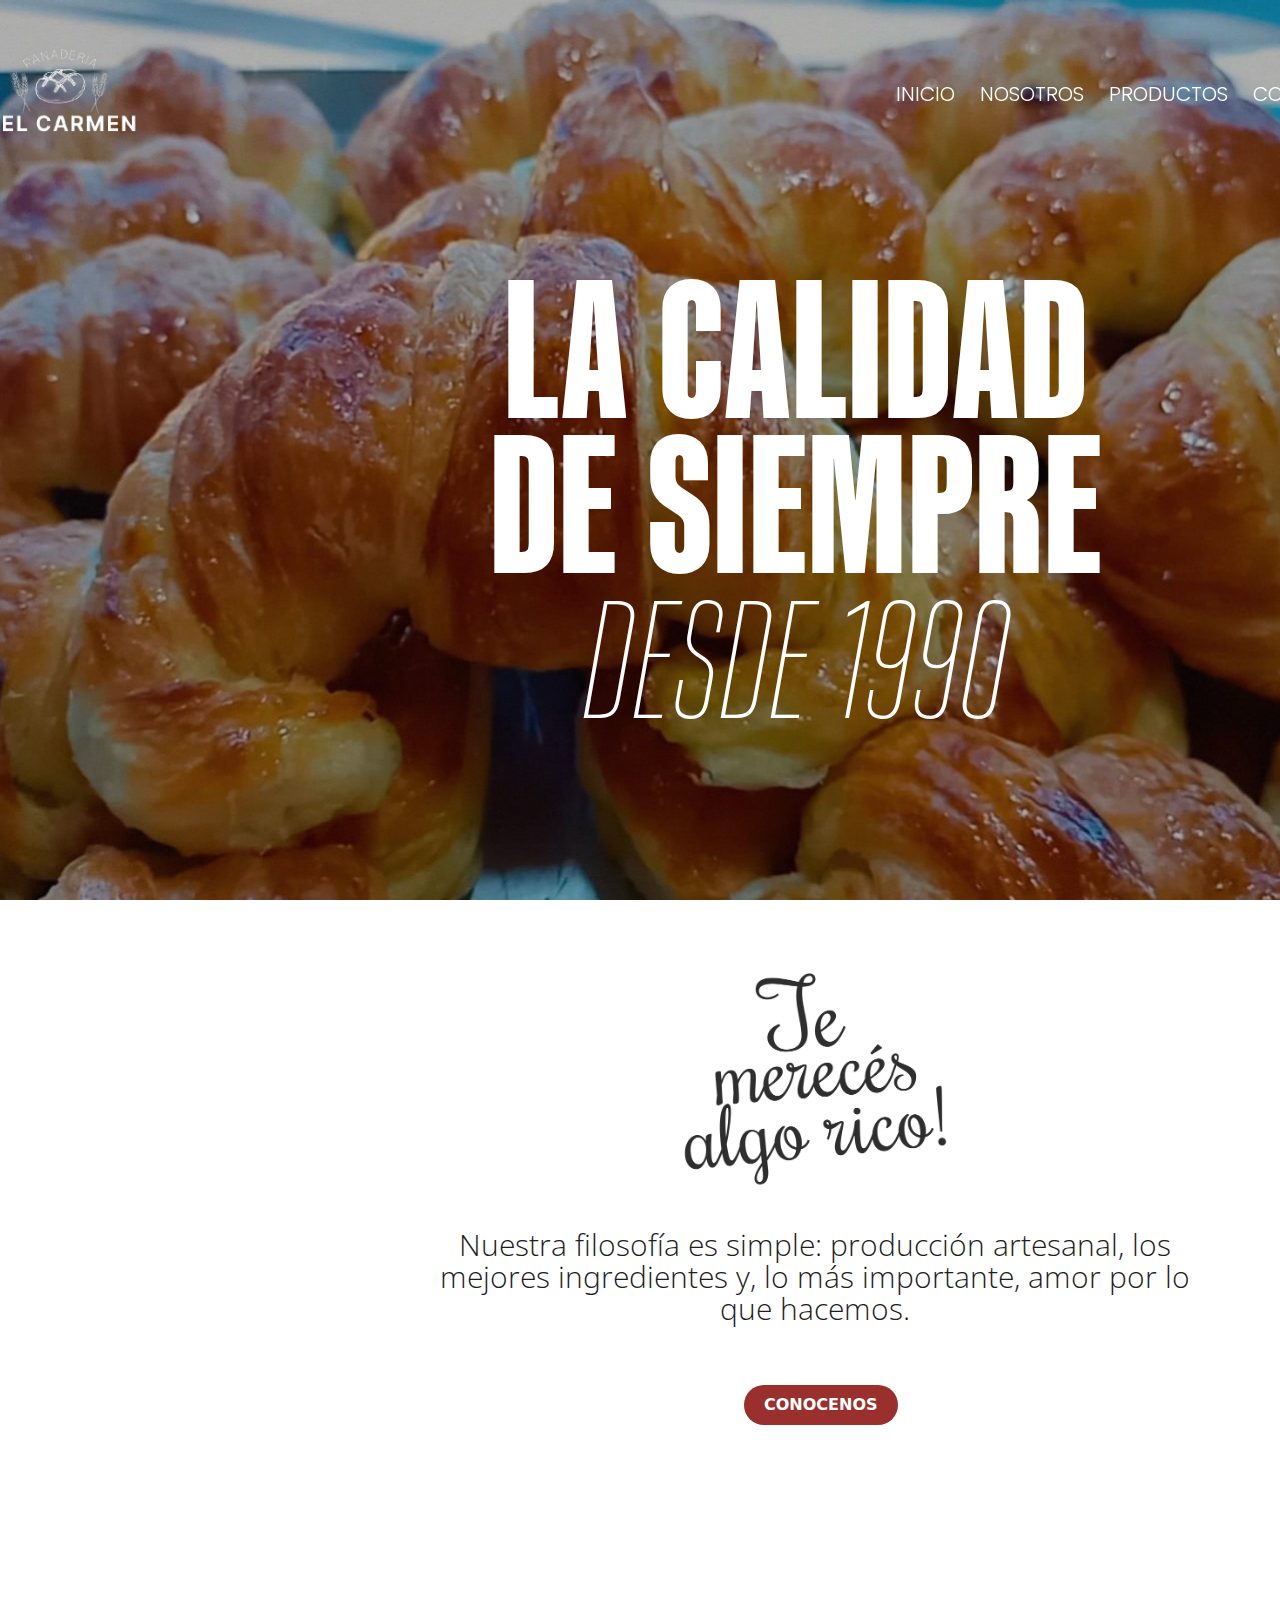
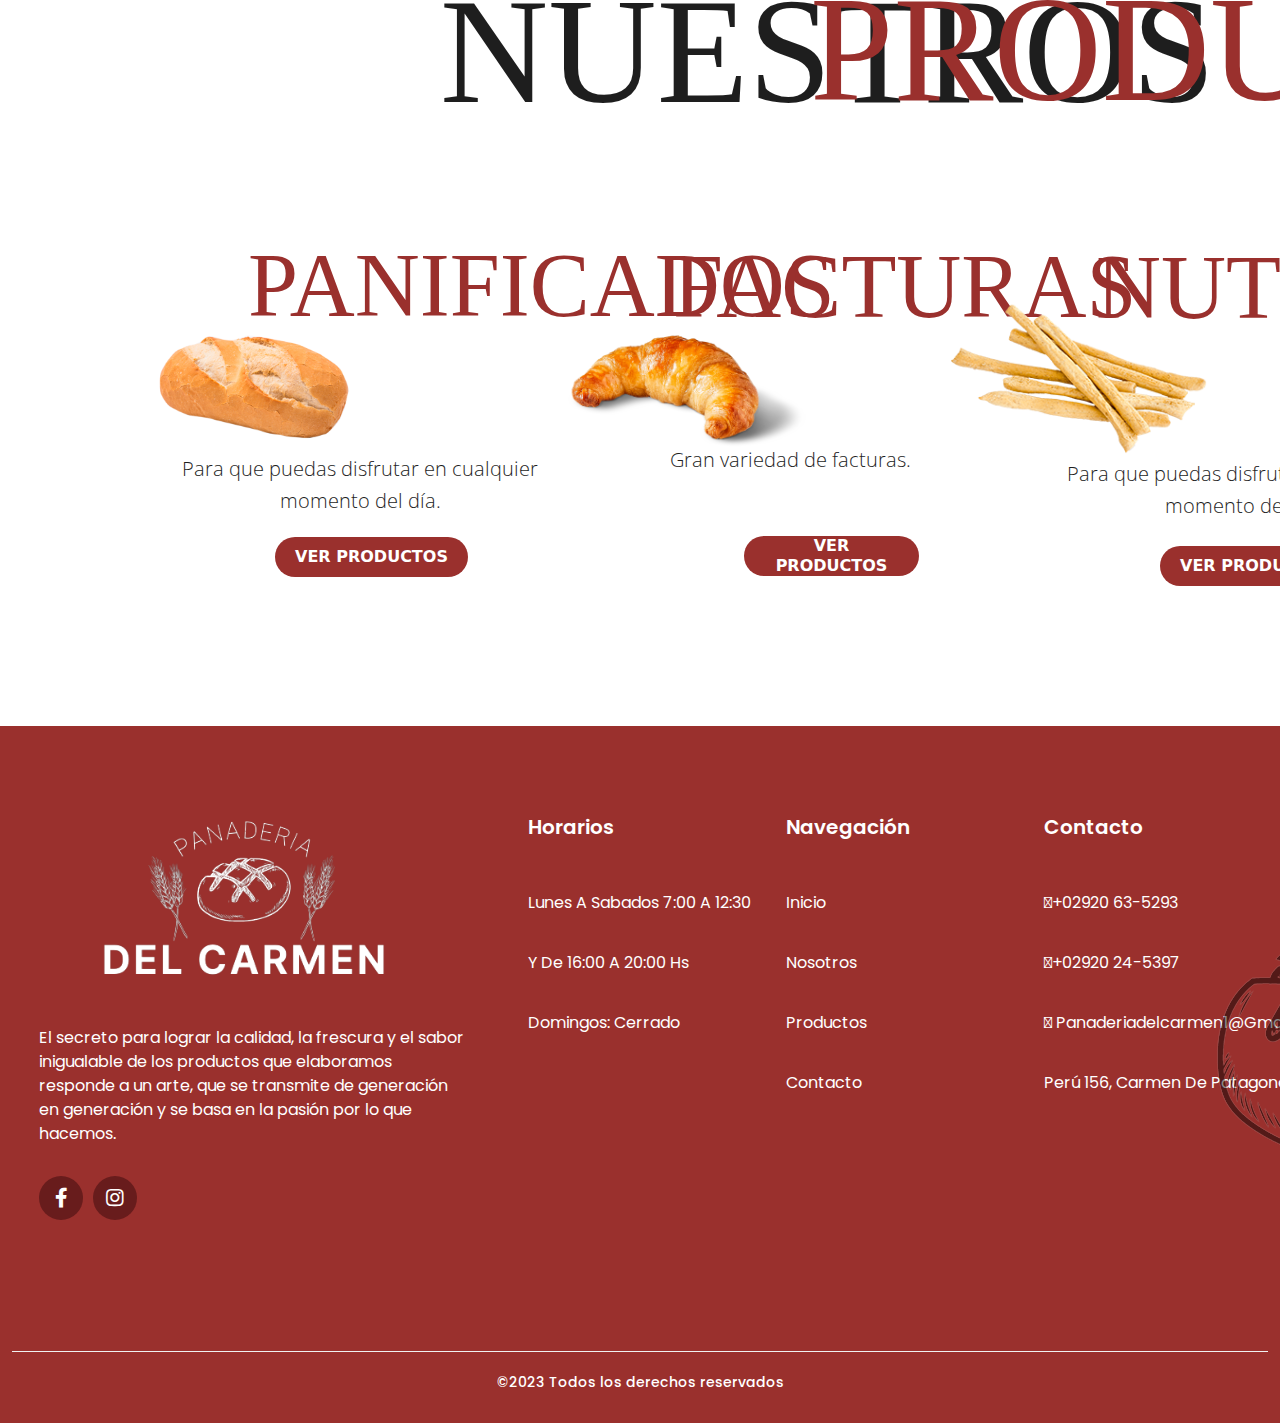
==== commit 8e0bfd0c: "cambios en el footer" ====
--- a/index.html
+++ b/index.html
@@ -113,7 +113,7 @@
             <ul class="links">
               <li><a href="#">Lunes a Sabados 7:00 a 12:30</a></li>
               <li><a href="#">y de 16:00 a 20:00 hs</a></li>
-              <li><a href="#">Domingos: 7:00 a 19:30</a></li>
+              <li><a href="#">Domingos: Cerrado</a></li>
             </ul>
           </div>
           <div class="footer-widget">
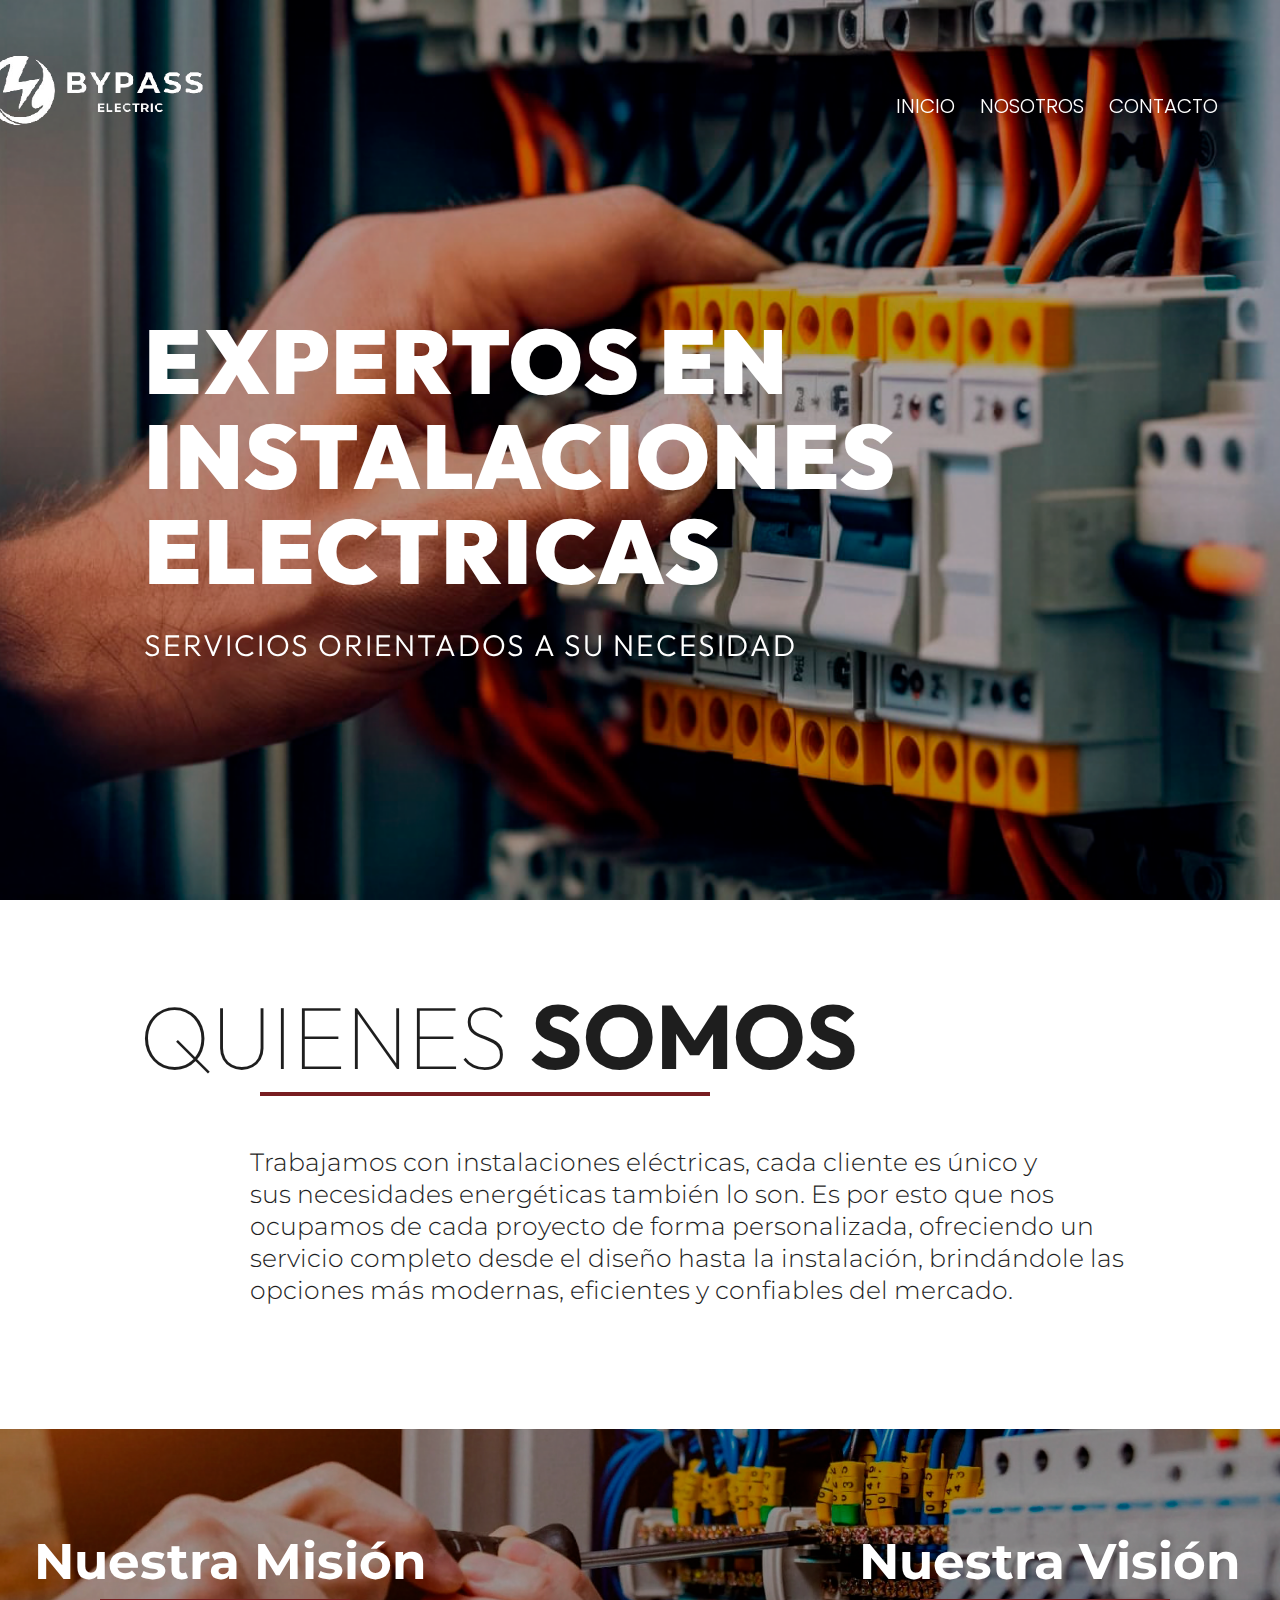
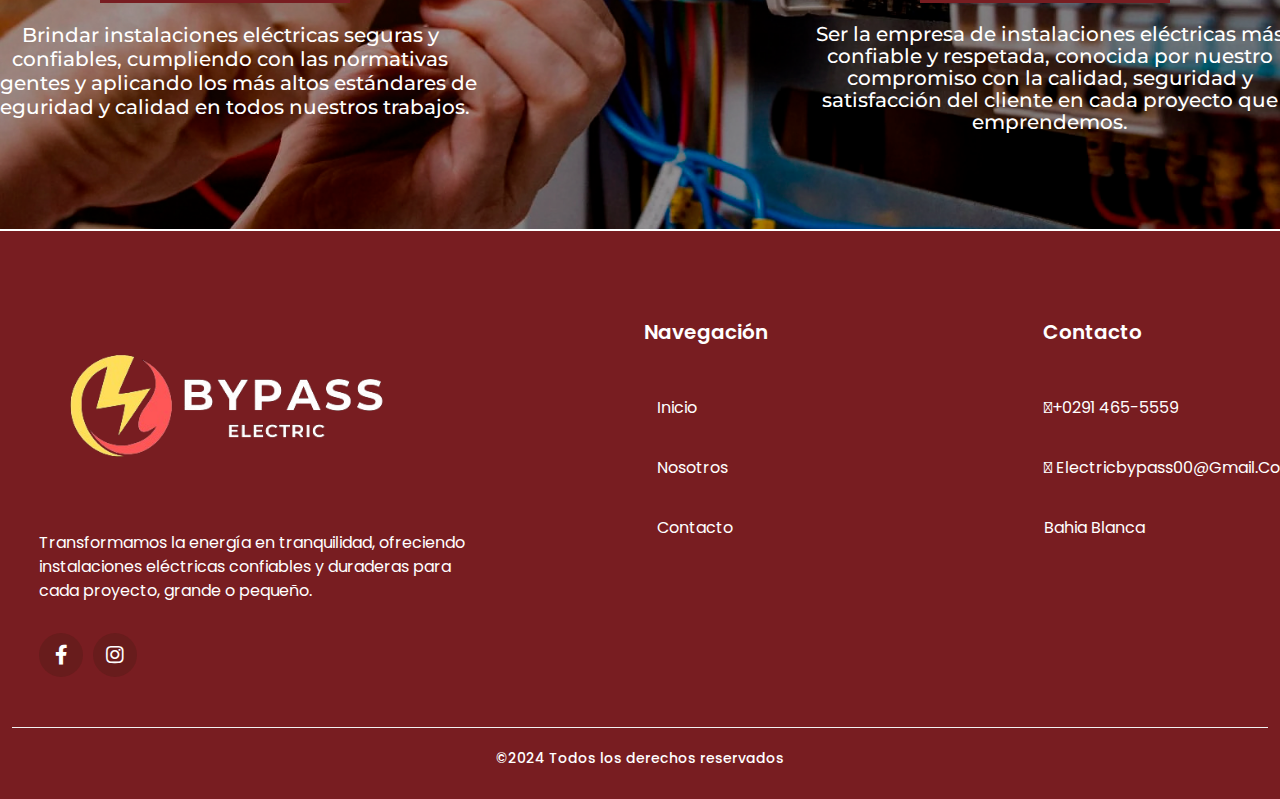
==== commit ce974c22: "a ver" ====
--- a/index.html
+++ b/index.html
@@ -1,119 +1,155 @@
 <!DOCTYPE html>
 <html lang="en">
-<head>
-    <meta charset="UTF-8">
-    <meta name="viewport" content="width=device-width, initial-scale=1.0">
-    <link rel="shortcut icon" href="/img/imgPanaderia.png" type="image/x-icon">
-    <link rel="icon" href="/img/image (1).png" type="image/x-icon">
-    <title>Panaderia Del Carmen</title>
-    <link rel="stylesheet" href="style.css">
-    <link rel="preconnect" href="https://fonts.googleapis.com">
-    <link rel="preconnect" href="https://fonts.gstatic.com" crossorigin>
-    <link href="https://fonts.googleapis.com/css2?family=DM+Sans&family=Inter:wght@100;200;300;400;500;600;700;800;900&family=Open+Sans:ital,wght@0,300;1,300&family=Poppins:ital,wght@0,100;0,200;0,300;0,400;0,500;0,600;0,700;0,800;0,900;1,100;1,300;1,400;1,500;1,600&display=swap" rel="stylesheet">
+  <head>
+    <meta charset="UTF-8" />
+    <meta name="viewport" content="width=device-width, initial-scale=1.0" />
+    <link rel="shortcut icon" href="/img/logo.footer.png" type="image/x-icon" />
+    <link rel="icon" href="/img/favicon (1).ico" type="image/x-icon" />
+    <title>Bypass Electric</title>
+    <link rel="stylesheet" href="style.css" />
+    <link rel="preconnect" href="https://fonts.googleapis.com" />
+    <link rel="preconnect" href="https://fonts.gstatic.com" crossorigin />
     <link
-    rel="stylesheet"
-    href="https://cdnjs.cloudflare.com/ajax/libs/font-awesome/6.0.0-beta3/css/all.min.css"
-    integrity="sha512-Fo3rlrZj/k7ujTnHg4CGR2D7kSs0v4LLanw2qksYuRlEzO+tcaEPQogQ0KaoGN26/zrn20ImR1DfuLWnOo7aBA=="
-    crossorigin="anonymous"
-    referrerpolicy="no-referrer"
-  />
-  <link
-  rel="stylesheet"
-  href="https://cdnjs.cloudflare.com/ajax/libs/animate.css/4.1.1/animate.min.css"
-/>
-  <link rel="stylesheet" href="https://cdnjs.cloudflare.com/ajax/libs/font-awesome/5.15.3/css/all.min.css"/>
-</head>
-<body>
-  <nav class="navbar">
-    <div class="content">
-      <div class="logo">
-        <img onclick="location.href='index.html'" class="logo-img" src="img/logomain.png" alt="">
+      href="https://fonts.googleapis.com/css2?family=Outfit:wght@100..900&display=swap"
+      rel="stylesheet"
+    />
+    <link
+      href="https://fonts.googleapis.com/css2?family=Montserrat:ital,wght@0,100..900;1,100..900&display=swap"
+      rel="stylesheet"
+    />
+    <link
+      href="https://fonts.googleapis.com/css2?family=DM+Sans&family=Inter:wght@100;200;300;400;500;600;700;800;900&family=Open+Sans:ital,wght@0,300;1,300&family=Poppins:ital,wght@0,100;0,200;0,300;0,400;0,500;0,600;0,700;0,800;0,900;1,100;1,300;1,400;1,500;1,600&display=swap"
+      rel="stylesheet"
+    />
+    <link
+      rel="stylesheet"
+      href="https://cdnjs.cloudflare.com/ajax/libs/font-awesome/6.0.0-beta3/css/all.min.css"
+      integrity="sha512-Fo3rlrZj/k7ujTnHg4CGR2D7kSs0v4LLanw2qksYuRlEzO+tcaEPQogQ0KaoGN26/zrn20ImR1DfuLWnOo7aBA=="
+      crossorigin="anonymous"
+      referrerpolicy="no-referrer"
+    />
+    <link
+      rel="stylesheet"
+      href="https://cdnjs.cloudflare.com/ajax/libs/animate.css/4.1.1/animate.min.css"
+    />
+    <link
+      rel="stylesheet"
+      href="https://cdnjs.cloudflare.com/ajax/libs/font-awesome/5.15.3/css/all.min.css"
+    />
+  </head>
+  <body>
+    <nav class="navbar">
+      <div class="content">
+        <div class="logo">
+          <img
+            onclick="location.href='index.html'"
+            class="logo-img"
+            src="img/logomain.png"
+            alt=""
+          />
+        </div>
+        <ul class="animate__animated animate__fadeInDown menu-list">
+          <div class="icon cancel-btn">
+            <i class="fas fa-times"></i>
+          </div>
+          <li><a href="index.html">INICIO</a></li>
+          <li><a href="nosotros.html">NOSOTROS</a></li>
+          <li><a href="contacto.html">CONTACTO</a></li>
+        </ul>
+        <div class="icon menu-btn">
+          <i class="fas fa-bars"></i>
+        </div>
       </div>
-      <ul class="menu-list">
-        <div class="icon cancel-btn">
-          <i class="fas fa-times"></i>
+    </nav>
+    <section class="home">
+      <img src="img/mainbg.png" alt="background" />
+      <div class="content">
+        <h1 class="animate__animated animate__fadeInLeft">EXPERTOS EN</h1>
+        <h1 class="animate__animated animate__fadeInRight deSiempre">
+          INSTALACIONES
+        </h1>
+        <h1 class="animate__animated animate__fadeInRight deSiempre">
+          ELECTRICAS
+        </h1>
+        <h1 class="animate__animated animate__fadeInLeft Desde">
+          Servicios orientados a su necesidad
+        </h1>
+      </div>
+    </section>
+    <!--Parte 2-->
+    <div class="container-1">
+      <h1>QUIENES <span>SOMOS</span></h1>
+      <hr />
+      <p>
+        Trabajamos con instalaciones eléctricas, cada cliente es único y
+        sus necesidades energéticas también lo son. Es por esto que nos ocupamos
+        de cada proyecto de forma personalizada, ofreciendo un servicio
+        completo desde el diseño hasta la instalación, brindándole las opciones
+        más modernas, eficientes y confiables del mercado.
+      </p>
+    </div>
+    <div class="container-vision">
+      <div style="text-align: center" class="texto-img">
+        <div class="antes-footer" style="margin-right: 320px">
+          <h1 class="titulo-izq">Nuestra Misión</h1>
+          <hr class="linea" />
+          <p class="wow fadeInUp text-izq">
+            Brindar instalaciones eléctricas seguras y confiables, cumpliendo
+            con las normativas vigentes y aplicando los más altos estándares de
+            seguridad y calidad en todos nuestros trabajos.
+          </p>
         </div>
-        <li><a href="index.html">INICIO</a></li>
-        <li><a href="nosotros.html">NOSOTROS</a></li>
-        <li><a href="productos.html">PRODUCTOS</a></li>
-        <li><a href="contacto.html">CONTACTO</a></li>
-      </ul>
-      <div class="icon menu-btn">
-        <i class="fas fa-bars"></i>
+        <div class="antes-footer2">
+          <h1 class="titulo-der">Nuestra Visión</h1>
+          <hr class="linea-2" />
+          <h1 class="wow fadeInUp text-der">
+            Ser la empresa de instalaciones eléctricas más confiable y
+            respetada, conocida por nuestro compromiso con la calidad, seguridad
+            y satisfacción del cliente en cada proyecto que emprendemos.
+          </h1>
+        </div>
       </div>
-    </div>
-  </nav>
-  <section class="home">
-        <img src="img/fonto.jpg" alt="background">
-        <div class="content">
-            <h1 class="animate__animated animate__fadeInLeft" >LA CALIDAD</h1>
-            <h1 class="animate__animated animate__fadeInRight deSiempre" >DE SIEMPRE</h1>
-            <h1 class="animate__animated animate__fadeInLeft Desde">DESDE 1990</h1>
-        </div>
-  </section>
-  <!--Parte 2-->
-  <div class="container-1">
-    <img src="/img/FrasePanaderia.png" alt="FrasePanaderia">
-    <h1>Nuestra filosofía es simple: producción artesanal, los mejores ingredientes y, lo más importante, amor por lo que hacemos.</h1>
-    <button onclick="location.href='nosotros.html'" class="button-18">CONOCENOS</button>
-  </div>
 
-
-
-  <div class="container-2">
-    <h1 class="Nuestros">NUESTROS</h1> <h1 class="Productos">PRODUCTOS</h1>
-    <div class="Panificados-container" >
-      <h1 class="Panificados">PANIFICADOS</h1>
-      <img class="Pan" src="/img/panificados_img4.png" alt="">
-      <p class="Panificados-p">Para que puedas disfrutar en cualquier momento del día.</p>
-      <button onclick="location.href='productos.html'" class="button-1">VER PRODUCTOS</button>
+      <img
+        class="img-antesfooter"
+        sizes="(max-width: 375px) 301.36308338vw, (min-width: 375.05px) and (max-width: 480px) 249.43598189vw, (min-width: 480.05px) and (max-width: 768px) 178.09420336vw, (min-width: 768.05px) and (max-width: 1024px) 131.4053027vw, (min-width: 1024.05px) 100vw"
+        style="width: 100%; height: 400px; display: block; object-fit: cover"
+        src="img/cabecera-material-electrico02.png"
+        alt=""
+      />
     </div>
 
-    <div class="Facturas-container"> 
-      <h1 class="Facturas">FACTURAS</h1>
-      <img class="Factura" src="/img/home_producto_img.png" alt="">
-      <p class="Facturas-p">Gran variedad de facturas.</p>
-      <button onclick="location.href='productos.html'" class="button-2">VER PRODUCTOS</button>
-    </div> 
+    <!--Footer-->
 
-    <div class="Nutricional-container">
-      <h1 class="Nutricional">NUTRICIONAL</h1>
-      <img class="Grisin" src="/img/home_producto_nutricional.png" alt="">
-      <p class="Nutricional-p">Para que puedas disfrutar en cualquier momento del día.</p>
-      <button onclick="location.href='productos.html'" class="button-3">VER PRODUCTOS</button>
-    </div>
-  </div>
-    <!--Footer-->
-  
     <footer>
       <div class="container-f">
         <div class="wrapper">
           <div class="footer-widget">
             <a href="#">
-              <img src="img/logo-panaderia.png" class="logo" />
+              <img src="img/logo.footer.png" class="logo" />
             </a>
             <p class="desc">
-              El secreto para lograr la calidad, la frescura y el sabor inigualable de los productos que elaboramos responde a un arte, que se transmite de generación en generación y se basa en la pasión por lo que hacemos.
+              Transformamos la energía en tranquilidad, ofreciendo instalaciones
+              eléctricas confiables y duraderas para cada proyecto, grande o
+              pequeño.
             </p>
             <ul class="socials">
               <li>
-                <a Target="_blank" href="https://www.facebook.com/profile.php?id=100091961867777">
+                <a
+                  target="_blank"
+                  href="https://www.facebook.com/profile.php?id=61562609506556"
+                >
                   <i class="fab fa-facebook-f"></i>
                 </a>
               </li>
               <li>
-                <a Target="_blank" href="https://www.instagram.com/panaderiadelcarmen2/">
+                <a
+                  target="_blank"
+                  href="https://www.instagram.com/panaderiadelcarmen2/"
+                >
                   <i class="fab fa-instagram"></i>
                 </a>
               </li>
-            </ul>
-          </div>
-          <div class="footer-widget">
-            <h6>Horarios</h6>
-            <ul class="links">
-              <li><a href="#">Lunes a Sabados 7:00 a 12:30</a></li>
-              <li><a href="#">y de 16:00 a 20:00 hs</a></li>
-              <li><a href="#">Domingos: Cerrado</a></li>
             </ul>
           </div>
           <div class="footer-widget">
@@ -121,32 +157,39 @@
             <ul class="links">
               <li><a href="#">Inicio</a></li>
               <li><a href="#">Nosotros</a></li>
-              <li><a href="#">Productos</a></li>
               <li><a href="#">Contacto</a></li>
             </ul>
           </div>
           <div class="footer-widget">
             <h6>Contacto</h6>
             <ul class="links">
-              <li><i class="fa-solid fa-phone" style="color: #ffffff;"></i><a href="#">+02920 63-5293</a></li>
-              <li><i class="fa-solid fa-phone" style="color: #ffffff;"></i><a href="#">+02920 24-5397</a></li>
-              <li><i class="fa-solid fa-envelope" style="color: #ffffff;"></i><a href="#"> panaderiadelcarmen1@gmail.com</a></li>
-              <li><i class="fa-solid fa-location-dot" style="color: #ffffff;"></i><a target="_blank" href="https://www.google.com/maps/place/Per%C3%BA+156,+B8504+Carmen+de+Patagones,+Provincia+de+Buenos+Aires/@-40.7969932,-62.973578,17z/data=!3m1!4b1!4m6!3m5!1s0x95f6a2822008f0ad:0x929745067b9a00ca!8m2!3d-40.7969932!4d-62.973578!16s%2Fg%2F11s_vkjvwb?entry=ttu"> Perú 156, Carmen de Patagones</a></li>
-              <img class="imagen-bread" src="img/Creative_Bakery_and_Bread_Logo__2_-removebg-preview.png" alt="">
+              <li>
+                <i class="fa-solid fa-phone" style="color: #ffffff"></i
+                ><a href="#">+0291 465-5559</a>
+              </li>
+              <li>
+                <i class="fa-solid fa-envelope" style="color: #ffffff"></i
+                ><a href="#"> electricbypass00@gmail.com</a>
+              </li>
+              <li>
+                <i class="fa-solid fa-location-dot" style="color: #ffffff"></i
+                ><a
+                  target="_blank"
+                  href="https://www.google.com/maps/place/Bah%C3%ADa+Blanca,+Provincia+de+Buenos+Aires/@-38.7212005,-62.3389447,12z/data=!3m1!4b1!4m6!3m5!1s0x95edbcabdc1302bd:0x76d1d88d241e7a11!8m2!3d-38.7183177!4d-62.2663478!16zL20vMDM2eWhm?entry=ttu"
+                >
+                  Bahia Blanca</a
+                >
+              </li>
             </ul>
           </div>
         </div>
-        <div class="footer-img">
-
-        </div>
+        <div class="footer-img"></div>
         <div class="copyright-wrapper">
-          <p>
-             ©2023  Todos los derechos reservados
-          </p>
+          <p>©2024 Todos los derechos reservados</p>
         </div>
       </div>
     </footer>
 
     <script src="App.js"></script>
-</body>
-</html>+  </body>
+</html>
--- a/style.css
+++ b/style.css
@@ -3,19 +3,19 @@
 
 
 @font-face {
-    font-family:KanedaGothic;
+    font-family:KG;
     src: url(assets/KanedaGothic-ExtraBold.ttf);
     font-weight: 1 1000;
 }
 
 @font-face {
-    font-family:KanedaGothic2 ;
+    font-family:KG2 ;
     src: url(assets/KanedaGothic-ExtraLightItalic.ttf);
     font-weight: 1 1000;
 }
 
 @font-face {
-  font-family:KanedaGothicR ;
+  font-family:KGR ;
   src: url(assets/KanedaGothic-Regular.ttf);
   font-weight: 1 1000;
 }
@@ -26,6 +26,7 @@
     box-sizing: border-box;
     
 }
+
 
 /* custom scroll bar */
 ::-webkit-scrollbar {
@@ -54,7 +55,7 @@
 }
 .navbar.sticky {
   z-index: 900;
-  background: #9A302D;
+  background: #781D21;
   padding: 0px 0;
   height: 130px;
   box-shadow: 0px 3px 5px 0px rgba(0,0,0,0.1);
@@ -71,8 +72,7 @@
 }
 
 .navbar .logo-img {
-  width: 163px;
-  margin-top: 22px;
+  width: 230px;
   cursor: pointer;
 }
 .navbar .menu-list {
@@ -97,7 +97,7 @@
 
 
 .menu-list li a:hover{
-  color: #5a0505;
+  color: #ffdd6b;
 }
 
 .home{
@@ -113,44 +113,43 @@
   z-index: 800;
   color: #ffff;
   width: 532px;
-  margin-left: 350px;
+  margin-left: 120px;
   margin-top: 130px;
 }
 
 .home .content h1 {
-  font-size: 200px;
+  font-size: 90px;
   font-weight: 900;
-  font-family: "KanedaGothic" !important;
+  font-family: "Outfit" !important;
   text-transform: uppercase;
   letter-spacing: 2px;
   line-height: 75px;
-  margin-bottom: 80px;
-  margin-left: 130px;
-  width: 650px;
+  margin-bottom: 0px;
+  
+  width: 720px;
 }
 
 .home .content .deSiempre {
-  font-size: 200px;
+  font-size: 90px;
   font-weight: 900;
-  font-family: "KanedaGothic" !important;
+  font-family: "Outfit" !important;
   text-transform: uppercase;
   letter-spacing: 2px;
   line-height: 75px;
-  margin-bottom: 80px;
-  margin-left: 116px;
-  width: 650px;
+  
+  width: 720px;
 }
 
 .home .content .Desde {
-  font-size: 170px;
+  font-size: 30px;
   font-weight: 300;
-  font-family: "KanedaGothic2" !important;
+  font-family: "Outfit" !important;
   text-transform: uppercase;
   letter-spacing: 2px;
   line-height: 75px;
-  width: 450px;
+  width: 680px;
   margin-bottom: 44px;
-  margin-left: 210px;
+  
 }
 
 .content {
@@ -181,6 +180,15 @@
   top: 46px;
 }
 
+.linea {
+  background-color: #781d21;
+    margin-left: 120px;
+    border: none;
+    margin-top: 10px;
+    width: 250px;
+    height: 4px;
+}
+
 
 /* Container 1*/
 .container-1 {
@@ -193,363 +201,148 @@
     margin-top: 0px
 }
 
-.container-1 h1{
-    color: #1E1E1E;
-    text-align: center;
-    font-feature-settings: 'salt' on, 'liga' off;
-    font-family: "Open Sans";
-    font-size: 30px;
-    font-style: normal;
-    font-weight: 300;
-    line-height: 32px;
-    width: 755px;
-    margin-left: 437px;
-    margin-top: -60px;
-}
-
-/* CSS */
-.button-18 {
-  align-items: center;
-  background-color: #9A302D;
-  border: 0;
-  border-radius: 100px;
-  box-sizing: border-box;
-  color: #ffffff;
-  cursor: pointer;
-  display: inline-flex;
-  font-family: -apple-system, system-ui, system-ui, "Segoe UI", Roboto, "Helvetica Neue", "Fira Sans", Ubuntu, Oxygen, "Oxygen Sans", Cantarell, "Droid Sans", "Apple Color Emoji", "Segoe UI Emoji", "Segoe UI Symbol", "Lucida Grande", Helvetica, Arial, sans-serif;
-  font-size: 16px;
-  font-weight: 600;
-  justify-content: center;
-  line-height: 20px;
-  max-width: 480px;
-  min-height: 40px;
-  min-width: 0px;
-  overflow: hidden;
-  padding: 0px;
-  padding-left: 20px;
-  padding-right: 20px;
-  text-align: center;
-  touch-action: manipulation;
-  transition: background-color 0.167s cubic-bezier(0.4, 0, 0.2, 1) 0s, box-shadow 0.167s cubic-bezier(0.4, 0, 0.2, 1) 0s, color 0.167s cubic-bezier(0.4, 0, 0.2, 1) 0s;
-  user-select: none;
-  -webkit-user-select: none;
-  vertical-align: middle;
-  margin-left: 744px;
-  margin-top: 50px;
-  margin-bottom: 40px;
-}
-
-.button-18:hover,
-.button-18:focus { 
-  background-color: #7c3432;
-  color: #ffffff;
-}
-
-.button-18:active {
-  background: #6e2b29;
-  color: rgb(255, 255, 255, .7);
-}
-
-.button-18:disabled { 
-  cursor: not-allowed;
-  background: rgba(0, 0, 0, .08);
-  color: rgba(0, 0, 0, .3);
-}
-
-/* Container 2*/
-
-.container-2 {
-    margin-bottom: 100px;
-}
-
-.container-2 .Productos {
-  color: #9A302D;
-  text-align: center;
-  font-feature-settings: 'salt' on, 'liga' off;
-  font-family: "Kaneda Gothic" !important;
-  font-size: 150px;
-  font-style: normal;
-  font-weight: 400;
-  line-height: 32px;
-  width: 230px;
-      margin-left: 810px;
-  margin-top: -44px;
-}
-.container-2 .Nuestros {
+.container-1 h1 {
   color: #1E1E1E;
   text-align: center;
   font-feature-settings: 'salt' on, 'liga' off;
-  font-family: "Kaneda Gothic" !important;
-  font-size: 150px;
-  font-style: normal;
-  font-weight: 400;
-  line-height: 32px;
-  padding-top: 150px;
-  margin-left: 440px;
-  width: 290px;
-}
-
-.container-2 .Panificados {
-  color: #9A302D;
-  text-align: center;
-  font-feature-settings: 'salt' on, 'liga' off;
-  font-family: "Kaneda Gothic" !important;
+  font-family: "Outfit";
   font-size: 90px;
   font-style: normal;
-  font-weight: 400;
+  font-weight: 100;
+  margin-left: 50px;
+  margin-top: 120px;
   line-height: 32px;
-  width: 222px;
-  margin-left: 248px;
-  margin-top: 205px;
-}
-
-.container-2 .Pan {
-    width: 209px;
-    margin-left: 148px;
-    margin-top: -35px;
+  width: 70%;
+}
+.container-1 span {
+font-size: 90px;
+  font-weight: 700;
+
+}
+
+.container-1 p {
+  color: #1E1E1E;
+  margin-top: 50px;
+  margin-bottom: 120px;
+  margin-left: 250px;
+  text-align: start;
+  font-feature-settings: 'salt' on, 'liga' off;
+  font-family: "Montserrat";
+  font-size: 25px;
+  font-style: normal;
+  font-weight: 300;
+  line-height: 32px;
+  width: 70%;
+}
+
+h6 {
+  text-align: center;
+  color: black;
+}
+
+hr{
+  background-color: #781D21;
+    margin-left: 260px;
+    margin-top: 40px;
+    width: 450px;
+    height: 4px;
+    border: none;
+}
+
+.text2 {
+  text-align: center;
+  font-family: "TeleUB";
+  margin-bottom: 50px;
+  font-size: 30px;
+  font-weight: 800;
+  margin-top: 920px;
+  color: black;
+}
+
+.text3 {
+  text-align: center;
+  font-family: "TeleUB";
+  font-size: 30px;
+  margin-bottom: 250px;
+  font-weight: 800;
+  color: black;
+}
+
+
+.texto-img {
+  display: flex;
+  position: absolute;
+}
+
+.text {
+  text-align: center;
+  width: 1200px;
+  font-size: 52px;
+}
+
+.text span {
+  font-family: "TeleUL";
+  font-size: 30px;
+}
+
+.titulo-izq{
+  font-family: 'Montserrat';
+    font-size: 50px;
+    color: white;
     
-}
-
-.container-2 .Panificados-p {
-    color: #1E1E1E;
-text-align: center;
-font-feature-settings: 'salt' on, 'liga' off;
-font-family: Open Sans;
-font-size: 20px;
-font-style: normal;
-font-weight: 300;
-line-height: 32px; /* 160% */
-width: 420px;
-margin-left: 150px;
-margin-top: -40px;
-}
-
-.container-2 .Facturas {
-  color: #9A302D;
-  text-align: center;
-  font-feature-settings: 'salt' on, 'liga' off;
-  font-family: "Kaneda Gothic" !important;
-  font-size: 90px;
-  font-style: normal;
-  font-weight: 400;
-  line-height: 32px;
-  width: 208px;
-  margin-top: -346px;
-  margin-left: 673px;
-}
-
-.container-2 .Facturas-p {
-    color: #1E1E1E;
-    text-align: center;
-    font-feature-settings: 'salt' on, 'liga' off;
-    font-family: Open Sans;
-    font-size: 20px;
-    font-style: normal;
-    font-weight: 300;
-    line-height: 32px; /* 160% */
-    width: 420px;
-    margin-left: 580px;
-    margin-top: -40px;
-}
-
-.container-2 .Factura {
-    width: 283px;
-    margin-left: 531px;
-    margin-top: -25px;
-    
-}
-
-.container-2 .Nutricional {
-  color: #9A302D;
-  text-align: center;
-  font-feature-settings: 'salt' on, 'liga' off;
-  font-family: "Kaneda Gothic"!important;
-  font-size: 90px;
-  font-style: normal;
-  font-weight: 400;
-  line-height: 32px;
-  width: 107px;
-  margin-top: -344px;
-  margin-left: 1096px;
-}
-
-.container-2 .Grisin {
-    width: 258px;
-    margin-left: 950px;
-    margin-top: -15px;
-    
-}
-
-.container-2 .Nutricional-p {
-    color: #1E1E1E;
-    text-align: center;
-    font-feature-settings: 'salt' on, 'liga' off;
-    font-family: Open Sans;
-    font-size: 20px;
-    font-style: normal;
-    font-weight: 300;
-    line-height: 32px; /* 160% */
-    width: 420px;
-    margin-left: 1035px;
-    margin-top: -4px;
-}
-
-
-.container-2 .Panificados-container .button-1 {
-    align-items: center;
-    background-color: #9A302D;
-    border: 0;
-    border-radius: 100px;
-    box-sizing: border-box;
-    color: #ffffff;
-    cursor: pointer;
-    display: inline-flex;
-    font-family: -apple-system, system-ui, system-ui, "Segoe UI", Roboto, "Helvetica Neue", "Fira Sans", Ubuntu, Oxygen, "Oxygen Sans", Cantarell, "Droid Sans", "Apple Color Emoji", "Segoe UI Emoji", "Segoe UI Symbol", "Lucida Grande", Helvetica, Arial, sans-serif;
-    font-size: 16px;
-    font-weight: 600;
-    justify-content: center;
-    line-height: 20px;
-    max-width: 480px;
-    min-height: 40px;
-    min-width: 0px;
-    overflow: hidden;
-    padding: 0px;
-    padding-left: 20px;
-    padding-right: 20px;
-    text-align: center;
-    touch-action: manipulation;
-    transition: background-color 0.167s cubic-bezier(0.4, 0, 0.2, 1) 0s, box-shadow 0.167s cubic-bezier(0.4, 0, 0.2, 1) 0s, color 0.167s cubic-bezier(0.4, 0, 0.2, 1) 0s;
-    user-select: none;
-    -webkit-user-select: none;
-    vertical-align: middle;
-    margin-left: 275px;
+    font-weight: bold;
+}
+
+.text-izq {
+color: white;
+margin-top: 20px;
+  font-family: 'Montserrat';
+  font-size: 20px;
+  width: 500px;
+  font-weight: 500;
+}
+
+.titulo-der {
+  font-family: 'Montserrat';
+  font-size: 50px;
+  color: white;
+  font-weight: bold;
+}
+
+.text-der {
+  color: white;
+  width: 500px;
+  font-family: 'Montserrat';
+  font-size: 20px;
+  font-weight: 500;
+}
+
+
+
+.text span {
+  font-family: "TeleUL";
+  font-size: 30px;
+}
+
+.linea-2{
+  background-color: #781d21;
+    margin-left: 120px;
+    border: none;
     margin-top: 10px;
-    margin-bottom: 40px;;
-  }
-  
-  .container-2 .Panificados-container .button-1:hover,
-  .container-2 .Panificados-container .button-1:focus { 
-    background-color: #7c3432;
-    color: #ffffff;
-  }
-  
-  .container-2 .Panificados-container .button-1:active {
-    background: #6e2b29;
-    color: rgb(255, 255, 255, .7);
-  }
-  
-  .container-2 .Panificados-container .button-1:disabled { 
-    cursor: not-allowed;
-    background: rgba(0, 0, 0, .08);
-    color: rgba(0, 0, 0, .3);
-  }
-
-  .button-2 {
-    align-items: center;
-    background-color: #9A302D;
-    border: 0;
-    border-radius: 100px;
-    box-sizing: border-box;
-    color: #ffffff;
-    cursor: pointer;
-    display: inline-flex;
-    font-family: -apple-system, system-ui, system-ui, "Segoe UI", Roboto, "Helvetica Neue", "Fira Sans", Ubuntu, Oxygen, "Oxygen Sans", Cantarell, "Droid Sans", "Apple Color Emoji", "Segoe UI Emoji", "Segoe UI Symbol", "Lucida Grande", Helvetica, Arial, sans-serif;
-    font-size: 16px;
-    font-weight: 600;
-    justify-content: center;
-    line-height: 20px;
-    max-width: 480px;
-    min-height: 40px;
-    min-width: 0px;
-    overflow: hidden;
-    padding: 0px;
-    padding-left: 20px;
-    padding-right: 20px;
-    text-align: center;
-    touch-action: manipulation;
-    transition: background-color 0.167s cubic-bezier(0.4, 0, 0.2, 1) 0s, box-shadow 0.167s cubic-bezier(0.4, 0, 0.2, 1) 0s, color 0.167s cubic-bezier(0.4, 0, 0.2, 1) 0s;
-    user-select: none;
-    -webkit-user-select: none;
-    vertical-align: middle;
-    margin-left: 744px;
-    margin-top: 50px;
-    margin-bottom: 40px;
-  }
-  
-  .button-2:hover,
-  .button-2:focus { 
-    background-color: #7c3432;
-    color: #ffffff;
-  }
-  
-  .button-2:active {
-    background: #6e2b29;
-    color: rgb(255, 255, 255, .7);
-  }
-  
-  .button-2:disabled { 
-    cursor: not-allowed;
-    background: rgba(0, 0, 0, .08);
-    color: rgba(0, 0, 0, .3);
-  }
-
-  .button-3 {
-    align-items: center;
-    background-color: #9A302D;
-    border: 0;
-    border-radius: 100px;
-    box-sizing: border-box;
-    color: #ffffff;
-    cursor: pointer;
-    display: inline-flex;
-    font-family: -apple-system, system-ui, system-ui, "Segoe UI", Roboto, "Helvetica Neue", "Fira Sans", Ubuntu, Oxygen, "Oxygen Sans", Cantarell, "Droid Sans", "Apple Color Emoji", "Segoe UI Emoji", "Segoe UI Symbol", "Lucida Grande", Helvetica, Arial, sans-serif;
-    font-size: 16px;
-    font-weight: 600;
-    justify-content: center;
-    line-height: 20px;
-    max-width: 480px;
-    min-height: 40px;
-    min-width: 0px;
-    overflow: hidden;
-    padding: 0px;
-    padding-left: 20px;
-    padding-right: 20px;
-    text-align: center;
-    touch-action: manipulation;
-    transition: background-color 0.167s cubic-bezier(0.4, 0, 0.2, 1) 0s, box-shadow 0.167s cubic-bezier(0.4, 0, 0.2, 1) 0s, color 0.167s cubic-bezier(0.4, 0, 0.2, 1) 0s;
-    user-select: none;
-    -webkit-user-select: none;
-    vertical-align: middle;
-    margin-left: 1160px;
-    margin-top: 14px;
-    margin-bottom: 40px;
-  }
-  
-  .button-3:hover,
-  .button-3:focus { 
-    background-color: #7c3432;
-    color: #ffffff;
-  }
-  
-  .button-3:active {
-    background: #6e2b29;
-    color: rgb(255, 255, 255, .7);
-  }
-  
-  .button-3:disabled { 
-    cursor: not-allowed;
-    background: rgba(0, 0, 0, .08);
-    color: rgba(0, 0, 0, .3);
-  }
-
-  .Facturas-container {
-    width: 919px;
-  }
-
-  .Nutricional-container {
-    width: 1400px;
-  }
+    width: 250px;
+    height: 4px;
+}
+
+.container-vision{
+display: grid;
+  position: relative;
+  grid-area: 1 / 2 / 2 / 3;
+  height: 45vh;
+  display: flex;
+  align-items: center;
+  justify-content: center;
+}
+
 
   
 /* Footer*/
@@ -559,7 +352,7 @@
     width: 100%;
     height: auto;
     padding-top: 80px;
-    background-color: #9A302D;
+    background-color: #781D21;
     overflow: hidden;
   }
   
@@ -631,12 +424,12 @@
   }
   
   .wrapper .footer-widget .socials li a:hover {
-    background-color: #5a0505;
+    background-color: #cb525e;
   }
   
   .wrapper .footer-widget h6 {
     color: #ffffff;
-    margin: 10px 0 35px;
+    margin: 10px 0 35px -100px;
     font-size: 20px;
     font-weight: 600;
   }
@@ -655,11 +448,11 @@
     font-size: 16px;
     text-decoration: none;
     text-transform: capitalize;
-    transition: all 0.3s ease-out;
+    transition: all 0.5s ease-out;
   }
   
   .wrapper .footer-widget .links li a:hover {
-    color: #681c1c;
+    color: #ffdd6b;
   }
   
   .copyright-wrapper {
@@ -723,8 +516,7 @@
   }
   
   .navbar-2 .logo-img {
-    width: 108px;
-    margin-top: 8px;
+    width: 140px;
     cursor: pointer;
 }
 .navbar-2 .menu-list {
@@ -789,6 +581,7 @@
 
 .split-section .relative {
   position: relative;
+  margin-bottom: -30px;
 }
 
 .split-section-headings {
@@ -842,6 +635,7 @@
 
 .right {
   float: right !important;
+      width: 792px;
 }
 .page-section, .small-section {
   /* width: 100%; */
@@ -858,7 +652,7 @@
   /* -webkit-box-sizing: border-box; */
   -moz-box-sizing: border-box;
   box-sizing: border-box;
-  padding: 140px 0;
+  padding: 110px 0px;
 }
 .bg-scroll {
   background-attachment: scroll !important;
@@ -874,19 +668,20 @@
 }
 
 .text h1, .text h2, .text h3, .text h4, .text h5, .text h6 {
-  color: #111;
+  color: #1E1E1E;
 }
 
 .mb-50 {
+  width: 50%;
   margin-bottom: 50px;
 }
 .mt-0 {
   margin-top: 0!important;
 }
 .font-alt {
-  font-family: "KanedaGothic2", arial, sans-serif !important;
+  font-family: "Outfit";
   text-transform: uppercase;
-  letter-spacing: 0.3em;
+  letter-spacing: 0.1em;
 }
 h2 {
   font-size: 28px;
@@ -1037,12 +832,11 @@
 }
 
 .contact-home .content h1 {
-  font-family: KanedaGothicR !important;
-  font-size: 180px;
+  font-family: 'Poppins';
+  font-size: 90px;
   font-weight: 1000;
   letter-spacing: 3px;
-  margin-bottom: 40px;
-  padding-left: 330px;
+  padding-left: 180px;
   margin-top: -20px;
 }
 /*Contact form */
@@ -1134,7 +928,7 @@
 }
 
 .contact-form form button {
-  background: #942f2b;
+  background: #781D21;
   border: 0;
   text-transform: uppercase;
   padding: 1em;
@@ -1150,7 +944,7 @@
 
 .contact-form form button:hover,
 .contact-form form button:focus {
-  background: rgb(85, 37, 37);
+  background: #781D21;
   color: #fff;
   transition: background-color 1s ease-out;
   outline: 0;
@@ -1249,7 +1043,7 @@
 .home .content h1 {
   font-size: 170px;
   font-weight: 900;
-  font-family: "KanedaGothic" !important;
+
   text-transform: uppercase;
   letter-spacing: 2px;
   line-height: 75px;
@@ -1261,7 +1055,7 @@
 .home .content .deSiempre {
   font-size: 170px;
   font-weight: 900;
-  font-family: "KanedaGothic" !important;
+
   text-transform: uppercase;
   letter-spacing: 2px;
   line-height: 75px;
@@ -1274,7 +1068,7 @@
   font-size: 150px;
   display: flex;
   font-weight: 300;
-  font-family: "KanedaGothic2" !important;
+
   text-transform: uppercase;
   letter-spacing: 2px;
   line-height: 75px;
@@ -1652,41 +1446,40 @@
   padding-left: 55px;
 }
   
-.home .content h1 {
-  font-size: 100px;
-  font-weight: 900;
-  font-family: "KanedaGothic" !important;
-  text-transform: uppercase;
-  letter-spacing: 2px;
-  line-height: 45px;
-  margin-bottom: 11px;
-  margin-left: 268px;
-  width: 338px;
-}
-  
-.home .content .Desde {
-  font-size: 100px;
-  font-weight: 300;
-  font-family: "KanedaGothic2" !important;
-  text-transform: uppercase;
-  letter-spacing: 2px;
-  line-height: 50px;
-  width: 330px;
-  margin-left: 283px;
-  margin-top: 0px;
-
-}
-.home .content .deSiempre {
-  font-size: 100px;
-  font-weight: 900;
-  font-family: "KanedaGothic" !important;
-  text-transform: uppercase;
-  letter-spacing: 2px;
-  line-height: 75px;
-  margin-bottom: 15px;
-  margin-left: 260px;
-  width: 332px;
-}
+        .home .content h1 {
+          font-size: 26px;
+          font-weight: 900;
+          font-family: 'Outfit';
+          text-transform: uppercase;
+          letter-spacing: 2px;
+          line-height: 45px;
+          margin-bottom: 17px;
+          margin-left: 245px;
+          width: 220px;
+        }
+  
+        .home .content .Desde {
+          font-size: 14px;
+          font-weight: 300;
+          font-family: 'Outfit';
+          text-transform: uppercase;
+          /* letter-spacing: 2px; */
+          line-height: 20px;
+          width: 240px;
+          margin-left: 243px;
+        }
+        .home .content .deSiempre {
+          font-size: 25px;
+          font-weight: 900;
+          font-family: 'Outfit';
+          text-transform: uppercase;
+          letter-spacing: 2px;
+          line-height: 75px;
+          margin-top: -34px;
+          margin-bottom: -29px;
+          margin-left: 244px;
+          width: 235px;
+        }
   
   /* Container 1*/
   .container-1 {
@@ -2047,7 +1840,6 @@
 }
 
 .contact-home .content h1 {
-  font-family: KanedaGothicR !important;
   font-size: 120px;
   font-weight: 1000;
   letter-spacing: 3px;
@@ -2300,21 +2092,19 @@
 }
   
 .home .content h1 {
-  font-size: 100px;
+  font-size: 40px;
   font-weight: 900;
-  font-family: "KanedaGothic" !important;
   text-transform: uppercase;
   letter-spacing: 2px;
   line-height: 45px;
   margin-bottom: 11px;
-  margin-left: 268px;
-  width: 338px;
+  margin-left: 211px;
+  width: 340px;
 }
   
 .home .content .Desde {
   font-size: 100px;
   font-weight: 300;
-  font-family: "KanedaGothic2" !important;
   text-transform: uppercase;
   letter-spacing: 2px;
   line-height: 50px;
@@ -2322,17 +2112,17 @@
   margin-left: 283px;
   margin-top: 20px;
 }
-.home .content .deSiempre {
-  font-size: 100px;
-  font-weight: 900;
-  font-family: "KanedaGothic" !important;
-  text-transform: uppercase;
-  letter-spacing: 2px;
-  line-height: 75px;
-  margin-bottom: 15px;
-  margin-left: 260px;
-  width: 332px;
-}
+        .home .content .deSiempre {
+          font-size: 40px;
+          font-weight: 900;
+          text-transform: uppercase;
+          letter-spacing: 2px;
+          line-height: 75px;
+
+          margin-bottom: 0px;
+          margin-left: 209px;
+          width: 332px;
+        }
   
   /* Container 1*/
   .container-1 {
@@ -2391,248 +2181,7 @@
     margin-bottom: 142px;
 }
   
-    /*Container 2 */
-    .container-2 .Nuestros {
-      color: #1E1E1E;
-      text-align: center;
-      font-feature-settings: 'salt' on, 'liga' off;
-      font-family: "Kaneda Gothic";
-      font-size: 60px;
-      font-style: normal;
-      font-weight: 400;
-      line-height: 32px;
-      padding-top: 0px;
-      margin-top: -25px;
-      margin-left: 63px;
-      width: 160px;
-  }
-
-  .container-2 .Productos {
-    color: #9A302D;
-    text-align: center;
-    font-feature-settings: 'salt' on, 'liga' off;
-    font-family: "Kaneda Gothic";
-    font-size: 60px;
-    font-style: normal;
-    font-weight: 400;
-    line-height: 32px;
-    width: 112px;
-    margin-left: 218px;
-    margin-top: -42px;
-}
-.Panificados-container {
-  width: 360px;
-  margin-left: 60px;
-}
-
-.container-2 .Panificados {
-  color: #9A302D;
-  text-align: center;
-  font-feature-settings: 'salt' on, 'liga' off;
-  font-family: "Kaneda Gothic";
-  font-size: 55px;
-  font-style: normal;
-  font-weight: 400;
-  line-height: 32px;
-  width: 160px;
-  margin-top: 90px;
-  margin-left: 197px;
-}
-
-.container-2 .Pan {
-  width: 142px;
-  margin-left: 20px;
-  margin-top: -11px;
-}
-
-.container-2 .Panificados-p {
-  color: #1E1E1E;
-  font-feature-settings: 'salt' on, 'liga' off;
-  font-family: Open Sans;
-  font-size: 18px;
-  font-style: normal;
-  text-align: start;
-  font-weight: 300;
-  line-height: 32px;
-  width: 208px;
-  margin-left: 197px;
-  margin-top: -130px;
-  text-wrap: pretty;
-}
-
-.container-2 .Panificados-container .button-1 {
-  align-items: center;
-  background-color: #9A302D;
-  border: 0;
-  border-radius: 100px;
-  box-sizing: border-box;
-  color: #ffffff;
-  cursor: pointer;
-  display: inline-flex;
-  font-family: -apple-system, system-ui, system-ui, "Segoe UI", Roboto, "Helvetica Neue", "Fira Sans", Ubuntu, Oxygen, "Oxygen Sans", Cantarell, "Droid Sans", "Apple Color Emoji", "Segoe UI Emoji", "Segoe UI Symbol", "Lucida Grande", Helvetica, Arial, sans-serif;
-  font-size: 16px;
-  font-weight: 600;
-  justify-content: center;
-  line-height: 20px;
-  max-width: 480px;
-  min-height: 40px;
-  min-width: 0px;
-  overflow: hidden;
-  padding: 0px;
-  padding-left: 20px;
-  padding-right: 20px;
-  text-align: center;
-  touch-action: manipulation;
-  transition: background-color 0.167s cubic-bezier(0.4, 0, 0.2, 1) 0s, box-shadow 0.167s cubic-bezier(0.4, 0, 0.2, 1) 0s, color 0.167s cubic-bezier(0.4, 0, 0.2, 1) 0s;
-  user-select: none;
-  -webkit-user-select: none;
-  vertical-align: middle;
-  margin-left: 192px;
-  margin-top: 10px;
-  margin-bottom: 40px;
-}
-
-.Facturas-container {
-  width: 400px;
-  margin-left: 60px;
-}
-
-.container-2 .Facturas {
-  color: #9A302D;
-  text-align: center;
-  font-feature-settings: 'salt' on, 'liga' off;
-  font-family: "Kaneda Gothic";
-  font-size: 55px;
-  font-style: normal;
-  font-weight: 400;
-  line-height: 32px;
-  width: 206px;
-  margin-top: 36px;
-  margin-left: 175px;
-}
-
-.container-2 .Factura {
-  width: 239px;
-  margin-left: -13px;
-  margin-top: -25px;
-}
-
-.container-2 .Facturas-p {
-  color: #1E1E1E;
-  text-align: start;
-  font-feature-settings: 'salt' on, 'liga' off;
-  font-family: Open Sans;
-  font-size: 20px;
-  font-style: normal;
-  font-weight: 300;
-  line-height: 32px;
-  width: 134px;
-  margin-left: 214px;
-  margin-top: -122px;
-}
-
-.button-2 {
-  align-items: center;
-  background-color: #9A302D;
-  border: 0;
-  border-radius: 100px;
-  box-sizing: border-box;
-  color: #ffffff;
-  cursor: pointer;
-  display: inline-flex;
-  font-family: -apple-system, system-ui, system-ui, "Segoe UI", Roboto, "Helvetica Neue", "Fira Sans", Ubuntu, Oxygen, "Oxygen Sans", Cantarell, "Droid Sans", "Apple Color Emoji", "Segoe UI Emoji", "Segoe UI Symbol", "Lucida Grande", Helvetica, Arial, sans-serif;
-  font-size: 16px;
-  font-weight: 600;
-  justify-content: center;
-  line-height: 20px;
-  max-width: 480px;
-  min-height: 40px;
-  min-width: 0px;
-  overflow: hidden;
-  padding: 0px;
-  padding-left: 20px;
-  padding-right: 20px;
-  text-align: center;
-  touch-action: manipulation;
-  transition: background-color 0.167s cubic-bezier(0.4, 0, 0.2, 1) 0s, box-shadow 0.167s cubic-bezier(0.4, 0, 0.2, 1) 0s, color 0.167s cubic-bezier(0.4, 0, 0.2, 1) 0s;
-  user-select: none;
-  -webkit-user-select: none;
-  vertical-align: middle;
-  margin-left: 202px;
-  margin-top: 14px;
-  margin-bottom: 40px;
-}
-
-.Nutricional-container {
-  width: 105px;
-  margin-left: 60px;
-}
-
-.container-2 .Nutricional {
-  color: #9A302D;
-  text-align: center;
-  font-feature-settings: 'salt' on, 'liga' off;
-  font-family: "Kaneda Gothic";
-  font-size: 55px;
-  font-style: normal;
-  font-weight: 400;
-  line-height: 32px;
-  width: 219px;
-  margin-top: 35px;
-  margin-left: 167px;
-}
-
-.container-2 .Grisin {
-  width: 160px;
-  margin-left: 34px;
-  margin-top: -8px;
-}
-
-.container-2 .Nutricional-p {
-  color: #1E1E1E;
-  text-align: start;
-  font-feature-settings: 'salt' on, 'liga' off;
-  font-family: Open Sans;
-  font-size: 20px;
-  font-style: normal;
-  font-weight: 300;
-  line-height: 32px;
-  width: 196px;
-  margin-left: 197px;
-  margin-top: -84px;
-}
-
-.button-3 {
-  align-items: center;
-  background-color: #9A302D;
-  border: 0;
-  border-radius: 100px;
-  box-sizing: border-box;
-  color: #ffffff;
-  cursor: pointer;
-  display: inline-flex;
-  font-family: -apple-system, system-ui, system-ui, "Segoe UI", Roboto, "Helvetica Neue", "Fira Sans", Ubuntu, Oxygen, "Oxygen Sans", Cantarell, "Droid Sans", "Apple Color Emoji", "Segoe UI Emoji", "Segoe UI Symbol", "Lucida Grande", Helvetica, Arial, sans-serif;
-  font-size: 16px;
-  font-weight: 600;
-  justify-content: center;
-  line-height: 20px;
-  max-width: 480px;
-  min-height: 40px;
-  min-width: 0px;
-  overflow: hidden;
-  padding: 0px;
-  padding-left: 20px;
-  padding-right: 20px;
-  text-align: center;
-  touch-action: manipulation;
-  transition: background-color 0.167s cubic-bezier(0.4, 0, 0.2, 1) 0s, box-shadow 0.167s cubic-bezier(0.4, 0, 0.2, 1) 0s, color 0.167s cubic-bezier(0.4, 0, 0.2, 1) 0s;
-  user-select: none;
-  -webkit-user-select: none;
-  vertical-align: middle;
-  margin-left: 210px;
-  margin-top: 14px;
-  margin-bottom: 40px;
-}
+
 
 .wrapper .footer-widget .logo {
   margin-bottom: -89px;
@@ -2699,7 +2248,6 @@
 }
 
 .contact-home .content h1 {
-  font-family: KanedaGothicR !important;
   font-size: 120px;
   font-weight: 1000;
   letter-spacing: 3px;
@@ -2740,7 +2288,6 @@
 }
 
 .home-nosotros .content h1 {
-  font-family: "KanedaGothic" !important;
   overflow: hidden;
   font-size: 80px;
   margin-left: 20px;
@@ -2792,6 +2339,16 @@
 }
 
   @media (max-width: 425px) {
+
+    .home {
+        position: relative;
+        width: 425px;
+        height: 100%;
+        min-height: 100vh;
+        display: flex;
+        justify-content: center;
+        flex-direction: column;
+      }
 
     .container-img{
       width: 90%;
@@ -2862,10 +2419,11 @@
     height: 0px;
   }
 
-  .icon {
-    display: block;
-    margin-right: 60px;
-}
+                             .icon {
+                               display: block;
+                               margin-top: 0px;
+                               margin-right: 55px;
+                             }
 
   .ssh-table {
     width: 100%;
@@ -2875,13 +2433,13 @@
   }
   
     .navbar .logo {
-      margin-left: 109px;
+      margin-left: 30px;
       margin-top: -9px;
   }
 
   .navbar {
     position: fixed;
-    width: 100%;
+    width: 425px;
     z-index: 2;
     padding: 25px 0;
     transition: all 0.3s ease;
@@ -2889,17 +2447,18 @@
 }
 
 .navbar.sticky {
+  width: 425px;
   z-index: 900;
   background: #9A302D;
   padding: 0px 0;
   box-shadow: 0px 3px 5px 0px rgba(0,0,0,0.1);
 }
 
-.navbar .logo-img {
-  width: 145px;
-  margin-top: 4px;
-  margin-left: 4px;
-}
+        .navbar .logo-img {
+          width: 145px;
+          margin-top: 6px;
+          margin-left: 4px;
+        }
   
   .navbar .show {
    z-index: 900;
@@ -2913,104 +2472,142 @@
 }
   
     .home .content {
-        z-index: 800;
-        color: #ffff;
-        width: 500px;
-        margin-left: -237px;
-        margin-top: 0px;
+     z-index: 800;
+      color: #ffff;
+      width: 425px;
+      margin-left: -261px;
+      margin-top: 90px;
     }
-  
-    .home .content h1 {
-      font-size: 100px;
-      font-weight: 900;
-      font-family: "KanedaGothic" !important;
-      text-transform: uppercase;
-      letter-spacing: 2px;
-      line-height: 45px;
-      margin-bottom: 11px;
-      margin-left: 268px;
-      width: 338px;
-  }
-  
-  .home .content .Desde {
-    font-size: 100px;
-    font-weight: 300;
-    font-family: "KanedaGothic2" !important;
-    text-transform: uppercase;
-    letter-spacing: 2px;
-    line-height: 50px;
-    width: 330px;
-    margin-left: 283px;
-}
-
-.home .content .deSiempre {
-  font-size: 100px;
-  font-weight: 900;
-  font-family: "KanedaGothic" !important;
-  text-transform: uppercase;
-  letter-spacing: 2px;
-  line-height: 75px;
-  margin-bottom: 15px;
-  margin-left: 260px;
-  width: 332px;
-}
+     .home .content h1 {
+       font-size: 42px;
+       font-weight: 900;
+       font-family: 'Outfit';
+       text-transform: uppercase;
+       letter-spacing: 2px;
+       line-height: 45px;
+       margin-bottom: 17px;
+       margin-left: 245px;
+       width: 350px;
+     }
+  
+     .home .content .Desde {
+       font-size: 14px;
+       font-weight: 300;
+       font-family: 'Outfit';
+       text-transform: uppercase;
+       /* letter-spacing: 2px; */
+       line-height: 20px;
+       width: 350px;
+       margin-left: 243px;
+     }
+  
+     .home .content .deSiempre {
+       font-size: 42px;
+       font-weight: 900;
+       font-family: 'Outfit';
+       text-transform: uppercase;
+       letter-spacing: 2px;
+       line-height: 75px;
+       margin-top: -34px;
+       margin-bottom: -29px;
+       margin-left: 244px;
+       width: 235px;
+     }
   /* Container 1*/
-  .container-1 {
+     .container-1 {
+      width: 310px;
     margin-left: 0px;
-}
+    margin-top: 200px;
+    }
   
   .container-1 img {
     width: 270px;
     margin-left: 78px;
     margin-top: 0px;
   }
-  .container-1 h1 {
-    color: rgb(30, 30, 30);
-    text-align: center;
-    font-feature-settings: "salt", "liga" 0;
-    font-family: "Open Sans";
-    font-size: 25px;
-    font-style: normal;
-    font-weight: 300;
-    line-height: 32px;
-    width: 361px;
-    margin-left: -79px;
-    margin-left: 22px;
-    margin-top: -82px;
-  }
-
-  .button-18 {
-    align-items: center;
-    background-color: #9A302D;
-    border: 0;
-    border-radius: 100px;
-    box-sizing: border-box;
-    color: #ffffff;
-    cursor: pointer;
-    display: inline-flex;
-    font-family: -apple-system, system-ui, system-ui, "Segoe UI", Roboto, "Helvetica Neue", "Fira Sans", Ubuntu, Oxygen, "Oxygen Sans", Cantarell, "Droid Sans", "Apple Color Emoji", "Segoe UI Emoji", "Segoe UI Symbol", "Lucida Grande", Helvetica, Arial, sans-serif;
-    font-size: 16px;
-    font-weight: 600;
-    justify-content: center;
-    line-height: 20px;
-    max-width: 480px;
-    min-height: 40px;
-    min-width: 0px;
-    overflow: hidden;
-    padding: 0px;
-    padding-left: 20px;
-    padding-right: 20px;
-    text-align: center;
-    touch-action: manipulation;
-    transition: background-color 0.167s cubic-bezier(0.4, 0, 0.2, 1) 0s, box-shadow 0.167s cubic-bezier(0.4, 0, 0.2, 1) 0s, color 0.167s cubic-bezier(0.4, 0, 0.2, 1) 0s;
-    user-select: none;
-    -webkit-user-select: none;
-    vertical-align: middle;
-    margin-left: 140px;
-    margin-top: 31px;
-    margin-bottom: 142px;
-}
-  
+     .container-1 h1 {
+       color: rgb(30, 30, 30);
+       text-align: center;
+       font-feature-settings: "salt", "liga" 0;
+       font-family: "Open Sans";
+       font-size: 45px;
+       font-style: normal;
+       font-weight: 300;
+       line-height: 32px;
+       width: 380px;
+       margin-left: 3px;
+       margin-top: -82px;
+     }
+
+                     .container-1 span {
+                       font-size: 45px;
+                       font-weight: 700;
+                     }
+
+                hr {
+                  background-color: #781D21;
+                  margin-left: 28px;
+                  margin-top: 16px;
+                  width: 170px;
+                  height: 4px;
+                  border: none;
+                }
+
+                                .container-1 p {
+                                  color: #1E1E1E;
+                                  margin-top: 29px;
+                                  margin-bottom: 120px;
+                                  margin-left: 22px;
+                                  text-align: start;
+                                  font-feature-settings: 'salt' on, 'liga' off;
+                                  font-family: "Montserrat";
+                                  font-size: 14px;
+                                  font-style: normal;
+                                  font-weight: 300;
+                                  line-height: 32px;
+                                  width: 125%;
+                                }
+
+        .titulo-der {
+          font-family: 'Montserrat';
+          font-size: 35px;
+          width: 350px;
+          margin-left: 15px;
+          color: white;
+          font-weight: bold;
+        }
+
+        .linea-2{
+                  background-color: #781d21;
+                    margin-left: 92px;
+                    border: none;
+                    margin-top: 10px;
+                    width: 205px;
+                    height: 4px;
+        }
+
+                .text-der {
+                  color: white;
+                    margin-left: 62px;
+                    margin-top: 20px;
+                    font-family: 'Montserrat';
+                    font-size: 15px;
+                    width: 260px;
+                    font-weight: 500;
+                }
+  
+
+        .container-vision {
+          display: grid;
+          position: relative;
+          width: 425px;
+          margin-bottom: -30px;
+          grid-area: 1 / 2 / 2 / 3;
+          height: 100vh;
+          /* display: flex; */
+          align-items: center;
+          justify-content: center;
+        }
     /*Container 2 */
     .container-2 .Nuestros {
       color: #1E1E1E;
@@ -3027,240 +2624,89 @@
       width: 160px;
   }
 
-  .container-2 .Productos {
-    color: #9A302D;
-    text-align: center;
-    font-feature-settings: 'salt' on, 'liga' off;
-    font-family: "Kaneda Gothic";
-    font-size: 60px;
-    font-style: normal;
-    font-weight: 400;
-    line-height: 32px;
-    width: 112px;
-    margin-left: 218px;
-    margin-top: -42px;
-}
-.Panificados-container {
-  width: 360px;
-  margin-left: 8px;
-}
-
-.container-2 .Panificados {
-  color: #9A302D;
-  text-align: center;
-  font-feature-settings: 'salt' on, 'liga' off;
-  font-family: "Kaneda Gothic";
-  font-size: 55px;
-  font-style: normal;
-  font-weight: 400;
-  line-height: 32px;
-  width: 160px;
-  margin-top: 90px;
-  margin-left: 197px;
-}
-
-.container-2 .Pan {
-  width: 142px;
-  margin-left: 20px;
-  margin-top: -11px;
-}
-
-.container-2 .Panificados-p {
-  color: #1E1E1E;
-  font-feature-settings: 'salt' on, 'liga' off;
-  font-family: Open Sans;
-  font-size: 18px;
-  font-style: normal;
-  text-align: start;
-  font-weight: 300;
-  line-height: 32px;
-  width: 208px;
-  margin-left: 197px;
-  margin-top: -130px;
-  text-wrap: pretty;
-}
-
-.container-2 .Panificados-container .button-1 {
-  align-items: center;
-  background-color: #9A302D;
-  border: 0;
-  border-radius: 100px;
-  box-sizing: border-box;
+
+
+        .antes-footer {
+          width: 100%;
+          margin-left: 50px;
+          margin-bottom: 20px;
+          margin-right: -23px !important;
+        }
+
+        .antes-footer2{
+            width: 100%;
+              margin-left: 50px;
+              margin-bottom: 20px;
+              margin-right: -23px !important;
+        }
+
+.titulo-izq {
+  font-family: 'Montserrat';
+  font-size: 35px;
+  color: white;
+  font-weight: bold;
+}
+
+.linea{
+    background-color: #781d21;
+    margin-left: 92px;
+    border: none;
+    margin-top: 10px;
+    width: 205px;
+    height: 4px;
+  }
+
+    .text-izq {
+      color: white;
+      margin-left: 62px;
+      margin-top: 20px;
+      font-family: 'Montserrat';
+      font-size: 15px;
+      width: 260px;
+      font-weight: 500;
+    }
+
+    .texto-img{
+              margin-left: -40px;
+      display: grid;
+    }
+
+    .img-antesfooter{
+      height: 600px !important; 
+    }
+
+.wrapper .footer-widget h6 {
   color: #ffffff;
-  cursor: pointer;
-  display: inline-flex;
-  font-family: -apple-system, system-ui, system-ui, "Segoe UI", Roboto, "Helvetica Neue", "Fira Sans", Ubuntu, Oxygen, "Oxygen Sans", Cantarell, "Droid Sans", "Apple Color Emoji", "Segoe UI Emoji", "Segoe UI Symbol", "Lucida Grande", Helvetica, Arial, sans-serif;
-  font-size: 16px;
+  margin: 10px 0 35px -240px;
+  font-size: 20px;
   font-weight: 600;
-  justify-content: center;
-  line-height: 20px;
-  max-width: 480px;
-  min-height: 40px;
-  min-width: 0px;
+}
+
+.footer {
+  position: relative;
+  width: 425px;
+  height: auto;
+  padding-top: 80px;
+  background-color: #781D21;
   overflow: hidden;
-  padding: 0px;
-  padding-left: 20px;
-  padding-right: 20px;
-  text-align: center;
-  touch-action: manipulation;
-  transition: background-color 0.167s cubic-bezier(0.4, 0, 0.2, 1) 0s, box-shadow 0.167s cubic-bezier(0.4, 0, 0.2, 1) 0s, color 0.167s cubic-bezier(0.4, 0, 0.2, 1) 0s;
-  user-select: none;
-  -webkit-user-select: none;
-  vertical-align: middle;
-  margin-left: 192px;
-  margin-top: 10px;
-  margin-bottom: 40px;
-}
-
-.Facturas-container {
-  width: 371px;
-  margin-left: 5px;
-}
-
-.container-2 .Facturas {
-  color: #9A302D;
-  text-align: center;
-  font-feature-settings: 'salt' on, 'liga' off;
-  font-family: "Kaneda Gothic";
-  font-size: 55px;
-  font-style: normal;
-  font-weight: 400;
-  line-height: 32px;
-  width: 206px;
-  margin-top: 36px;
-  margin-left: 175px;
-}
-
-.container-2 .Factura {
-  width: 239px;
-  margin-left: -13px;
-  margin-top: -25px;
-}
-
-.container-2 .Facturas-p {
-  color: #1E1E1E;
-  text-align: start;
-  font-feature-settings: 'salt' on, 'liga' off;
-  font-family: Open Sans;
-  font-size: 20px;
-  font-style: normal;
-  font-weight: 300;
-  line-height: 32px;
-  width: 134px;
-  margin-left: 214px;
-  margin-top: -122px;
-}
-
-.button-2 {
-  align-items: center;
-  background-color: #9A302D;
-  border: 0;
-  border-radius: 100px;
-  box-sizing: border-box;
-  color: #ffffff;
-  cursor: pointer;
-  display: inline-flex;
-  font-family: -apple-system, system-ui, system-ui, "Segoe UI", Roboto, "Helvetica Neue", "Fira Sans", Ubuntu, Oxygen, "Oxygen Sans", Cantarell, "Droid Sans", "Apple Color Emoji", "Segoe UI Emoji", "Segoe UI Symbol", "Lucida Grande", Helvetica, Arial, sans-serif;
-  font-size: 16px;
-  font-weight: 600;
-  justify-content: center;
-  line-height: 20px;
-  max-width: 480px;
-  min-height: 40px;
-  min-width: 0px;
-  overflow: hidden;
-  padding: 0px;
-  padding-left: 20px;
-  padding-right: 20px;
-  text-align: center;
-  touch-action: manipulation;
-  transition: background-color 0.167s cubic-bezier(0.4, 0, 0.2, 1) 0s, box-shadow 0.167s cubic-bezier(0.4, 0, 0.2, 1) 0s, color 0.167s cubic-bezier(0.4, 0, 0.2, 1) 0s;
-  user-select: none;
-  -webkit-user-select: none;
-  vertical-align: middle;
-  margin-left: 202px;
-  margin-top: 14px;
-  margin-bottom: 40px;
-}
-
-.Nutricional-container {
-  width: 380px;
-  margin-left: -5px;
-}
-
-.container-2 .Nutricional {
-  color: #9A302D;
-  text-align: center;
-  font-feature-settings: 'salt' on, 'liga' off;
-  font-family: "Kaneda Gothic";
-  font-size: 55px;
-  font-style: normal;
-  font-weight: 400;
-  line-height: 32px;
-  width: 219px;
-  margin-top: 35px;
-  margin-left: 167px;
-}
-
-.container-2 .Grisin {
-  width: 160px;
-  margin-left: 34px;
-  margin-top: -8px;
-}
-
-.container-2 .Nutricional-p {
-  color: #1E1E1E;
-  text-align: start;
-  font-feature-settings: 'salt' on, 'liga' off;
-  font-family: Open Sans;
-  font-size: 20px;
-  font-style: normal;
-  font-weight: 300;
-  line-height: 32px;
-  width: 196px;
-  margin-left: 197px;
-  margin-top: -84px;
-}
-
-.button-3 {
-  align-items: center;
-  background-color: #9A302D;
-  border: 0;
-  border-radius: 100px;
-  box-sizing: border-box;
-  color: #ffffff;
-  cursor: pointer;
-  display: inline-flex;
-  font-family: -apple-system, system-ui, system-ui, "Segoe UI", Roboto, "Helvetica Neue", "Fira Sans", Ubuntu, Oxygen, "Oxygen Sans", Cantarell, "Droid Sans", "Apple Color Emoji", "Segoe UI Emoji", "Segoe UI Symbol", "Lucida Grande", Helvetica, Arial, sans-serif;
-  font-size: 16px;
-  font-weight: 600;
-  justify-content: center;
-  line-height: 20px;
-  max-width: 480px;
-  min-height: 40px;
-  min-width: 0px;
-  overflow: hidden;
-  padding: 0px;
-  padding-left: 20px;
-  padding-right: 20px;
-  text-align: center;
-  touch-action: manipulation;
-  transition: background-color 0.167s cubic-bezier(0.4, 0, 0.2, 1) 0s, box-shadow 0.167s cubic-bezier(0.4, 0, 0.2, 1) 0s, color 0.167s cubic-bezier(0.4, 0, 0.2, 1) 0s;
-  user-select: none;
-  -webkit-user-select: none;
-  vertical-align: middle;
-  margin-left: 210px;
-  margin-top: 14px;
-  margin-bottom: 40px;
-}
-
-.wrapper .footer-widget .logo {
-  margin-bottom: -89px;
-  margin-top: -123px;
-  margin-left: -9px;
-  width: 376px;
-  vertical-align: middle;
-}
+}
+
+
+            .wrapper .footer-widget .logo {
+              margin-bottom: -89px;
+              margin-top: -180px;
+              margin-left: 40px;
+              width: 280px;
+              vertical-align: middle;
+            }
+
+                        .wrapper .footer-widget p {
+                          margin-bottom: 30px;
+                          margin-left: 20px;
+                          font-size: 16px;
+                          line-height: 24px;
+                          color: #fff;
+                        }
 /*Nosotros*/
 .page-section {
   padding: 39px 0px;
@@ -3270,11 +2716,26 @@
 .left {
   float: none !important;
   width: auto;
+  margin-left: -10px;
+}
+
+p {
+  margin-left: 20px;
+  margin: 6px -30px 10px;
+  width: 350px;
 }
 
 .mb-xxs-20 {
-margin-bottom: 20px;
-}
+  margin-bottom: 20px;
+  width: 358px;
+}
+
+        .text h2 {
+          color: #1E1E1E;
+          font-size: 30px;
+          margin-left: -40px;
+          width: 400px;
+        }
 
 .section-text, .text {
 line-height: 1.7;
@@ -3318,29 +2779,26 @@
   margin-left: 60px;
 }
 
-.contact-home .content h1 {
-  font-family: KanedaGothicR !important;
-  font-size: 120px;
-  font-weight: 1000;
-  letter-spacing: 3px;
-  margin-bottom: 40px;
-  padding-left: 314px;
-  margin-top: -33px;
-  margin-left: -338px;
-  width: 371px;
-}
+        .contact-home .content h1 {
+          font-size: 52px;
+          font-weight: 1000;
+          letter-spacing: 3px;
+          margin-bottom: 40px;
+          margin-top: -3px;
+          margin-left: -338px;
+          width: 384px;
+        }
+
+                .contact-form form {
+                  width: 320px !important;
+                display: block; 
+              
+                }
 
 .navbar-2 .show {
 z-index: 900;
 }
 
-.home .content {
-z-index: 800;
-color: #ffff;
-width: 362px;
-margin-left: -261px;
-margin-top: 51px;
-}
 
 .navbar .menu-list {
 position: fixed;
@@ -3360,7 +2818,6 @@
 }
 
 .home-nosotros .content h1 {
-  font-family: "KanedaGothic" !important;
   overflow: hidden;
   font-size: 80px;
   margin-left: 20px;
@@ -3564,322 +3021,108 @@
 }
 
 .home .content h1 {
-  font-size: 100px;
+  font-size: 40px;
   font-weight: 900;
   text-transform: uppercase;
   letter-spacing: 2px;
   line-height: 45px;
   margin-bottom: 11px;
-  margin-left: 246px;
-  width: 316px;
-  width: 329px;
-  font-family: KanedaGothic !important;
-}
-.home .content .Desde {
-  font-size: 100px;
-  font-weight: 300;
-  text-transform: uppercase;
-  letter-spacing: 2px;
-  line-height: 50px;
-  width: 301px;
-  margin-left: 257px;
-  font-family: KanedaGothic2 !important;
-}
-
-.home .content .deSiempre {
-  font-size: 100px;
-  font-weight: 900;
-  text-transform: uppercase;
-  letter-spacing: 2px;
-  line-height: 75px;
-  margin-bottom: 15px;
-  margin-left: 235px;
-  width: 332px;
-  font-family: KanedaGothic !important;
-}
+  margin-left: 211px;
+  width: 340px;
+}
+        .home .content .Desde {
+          font-size: 14px;
+          font-weight: 300;
+          width: 340px;
+          margin-top: -15px;
+          margin-left: 209px;
+        }
+
+                .home .content .deSiempre {
+                  font-size: 40px;
+                  font-weight: 900;
+                  text-transform: uppercase;
+                  letter-spacing: 2px;
+                  line-height: 75px;
+        
+                  margin-bottom: 0px;
+                  margin-left: 209px;
+                  width: 332px;
+                }
 
 /* Container 1*/
+
+        .container-1 {
+          width: 310px;
+          margin-left: 0px;
+          margin-top: 145px;
+        }
 
 .container-1 img {
   width: 200px;
   margin-left: 91px;
   margin-top: 0px;
 }
-.container-1 h1 {
-color: rgb(30, 30, 30);
-text-align: center;
-font-feature-settings: "salt", "liga" 0;
-font-family: "Open Sans";
-font-size: 17px;
-font-style: normal;
-font-weight: 300;
-line-height: 32px;
-width: 279px;
-margin-left: -79px;
-margin-left: 60px;
-margin-top: -60px;
-}
-
-.button-18 {
-  align-items: center;
-  background-color: #9A302D;
-  border: 0;
-  border-radius: 100px;
-  box-sizing: border-box;
-  color: #ffffff;
-  cursor: pointer;
-  display: inline-flex;
-  font-family: -apple-system, system-ui, system-ui, "Segoe UI", Roboto, "Helvetica Neue", "Fira Sans", Ubuntu, Oxygen, "Oxygen Sans", Cantarell, "Droid Sans", "Apple Color Emoji", "Segoe UI Emoji", "Segoe UI Symbol", "Lucida Grande", Helvetica, Arial, sans-serif;
-  font-size: 16px;
+        .container-1 h1 {
+          color: rgb(30, 30, 30);
+          text-align: center;
+          font-feature-settings: "salt", "liga" 0;
+          font-family: 'OUTFIT';
+          font-size: 40px;
+          font-weight: 100;
+          line-height: 32px;
+          width: 386px;
+          margin-left: -79px;
+          margin-left: -8px;
+          margin-top: -41px;
+        }
+                        .container-1 p {
+                          color: #1E1E1E;
+                          margin-top: 29px;
+                          margin-bottom: 120px;
+                          margin-left: 22px;
+                          text-align: start;
+                          font-feature-settings: 'salt' on, 'liga' off;
+                          font-family: "Montserrat";
+                          font-size: 14px;
+                          font-style: normal;
+                          font-weight: 300;
+                          line-height: 32px;
+                          width: 100%;
+                        }
+
+.container-1 span {
+  font-size: 40px;
+  font-family: 'Outfit';
   font-weight: 600;
-  justify-content: center;
-  line-height: 20px;
-  max-width: 480px;
-  min-height: 40px;
-  min-width: 0px;
-  overflow: hidden;
-  padding: 0px;
-  padding-left: 20px;
-  padding-right: 20px;
-  text-align: center;
-  touch-action: manipulation;
-  transition: background-color 0.167s cubic-bezier(0.4, 0, 0.2, 1) 0s, box-shadow 0.167s cubic-bezier(0.4, 0, 0.2, 1) 0s, color 0.167s cubic-bezier(0.4, 0, 0.2, 1) 0s;
-  user-select: none;
-  -webkit-user-select: none;
-  vertical-align: middle;
-  margin-left: 126px;
-  margin-top: 31px;
-  margin-bottom: 142px;
-}
-  /*Container 2 */
-  .container-2 .Nuestros {
-    color: #1E1E1E;
-    text-align: center;
-    font-feature-settings: 'salt' on, 'liga' off;
-    font-family: "KanedaGothicR" !important;
-    font-size: 50px;
-    font-style: normal;
-    font-weight: 400;
-    line-height: 32px;
-    padding-top: 0px;
-    margin-top: -25px;
-    margin-left: 44px;
-    width: 160px;
-}
-
-.container-2 .Productos {
-  color: #9A302D;
-  text-align: center;
-  font-feature-settings: 'salt' on, 'liga' off;
-  font-family: "KanedaGothicR" !important;
-  font-size: 50px;
-  font-style: normal;
-  font-weight: 300;
-  line-height: 32px;
-  width: 112px;
-  margin-left: 200px;
-  margin-top: -43px;
-}
-
-.container-2 .Panificados-p {
-  color: #1E1E1E;
-  font-feature-settings: 'salt' on, 'liga' off;
-  font-family: Open Sans;
-  font-size: 18px;
-  font-style: normal;
-  text-align: start;
-  font-weight: 300;
-  line-height: 32px;
-  width: 164px;
-  margin-left: 197px;
-  margin-top: -130px;
-}
-
-.container-2 .Pan {
-width: 142px;
-margin-left: 20px;
-margin-top: -11px;
-}
-
-.container-2 .Panificados {
-  color: #9A302D;
-  text-align: center;
-  font-feature-settings: 'salt' on, 'liga' off;
-  font-family: "KanedaGothicR" !important;
-  font-size: 55px;
-  font-style: normal;
-  font-weight: 400;
-  line-height: 32px;
-  width: 160px;
-  margin-top: 90px;
-  margin-left: 197px;
-}
-
-.container-2 .Panificados-container .button-1 {
-align-items: center;
-background-color: #9A302D;
-border: 0;
-border-radius: 100px;
-box-sizing: border-box;
-color: #ffffff;
-cursor: pointer;
-display: inline-flex;
-font-family: -apple-system, system-ui, system-ui, "Segoe UI", Roboto, "Helvetica Neue", "Fira Sans", Ubuntu, Oxygen, "Oxygen Sans", Cantarell, "Droid Sans", "Apple Color Emoji", "Segoe UI Emoji", "Segoe UI Symbol", "Lucida Grande", Helvetica, Arial, sans-serif;
-font-size: 16px;
-font-weight: 600;
-justify-content: center;
-line-height: 20px;
-max-width: 480px;
-min-height: 40px;
-min-width: 0px;
-overflow: hidden;
-padding: 0px;
-padding-left: 20px;
-padding-right: 20px;
-text-align: center;
-touch-action: manipulation;
-transition: background-color 0.167s cubic-bezier(0.4, 0, 0.2, 1) 0s, box-shadow 0.167s cubic-bezier(0.4, 0, 0.2, 1) 0s, color 0.167s cubic-bezier(0.4, 0, 0.2, 1) 0s;
-user-select: none;
--webkit-user-select: none;
-vertical-align: middle;
-margin-left: 192px;
-margin-top: 10px;
-margin-bottom: 40px;
-}
-
-.container-2 .Facturas {
-  color: #9A302D;
-  text-align: center;
-  font-feature-settings: 'salt' on, 'liga' off;
-  font-family: "KanedaGothicR" !important;
-  font-size: 55px;
-  font-style: normal;
-  font-weight: 400;
-  line-height: 32px;
-  width: 180px;
-  margin-top: 36px;
-  margin-left: 188px;
-}
-
-.container-2 .Factura {
-width: 239px;
-margin-left: -13px;
-margin-top: -25px;
-}
-
-.container-2 .Facturas-p {
-color: #1E1E1E;
-text-align: start;
-font-feature-settings: 'salt' on, 'liga' off;
-font-family: Open Sans;
-font-size: 20px;
-font-style: normal;
-font-weight: 300;
-line-height: 32px;
-width: 134px;
-margin-left: 214px;
-margin-top: -122px;
-}
-
-.button-2 {
-align-items: center;
-background-color: #9A302D;
-border: 0;
-border-radius: 100px;
-box-sizing: border-box;
-color: #ffffff;
-cursor: pointer;
-display: inline-flex;
-font-family: -apple-system, system-ui, system-ui, "Segoe UI", Roboto, "Helvetica Neue", "Fira Sans", Ubuntu, Oxygen, "Oxygen Sans", Cantarell, "Droid Sans", "Apple Color Emoji", "Segoe UI Emoji", "Segoe UI Symbol", "Lucida Grande", Helvetica, Arial, sans-serif;
-font-size: 16px;
-font-weight: 600;
-justify-content: center;
-line-height: 20px;
-max-width: 480px;
-min-height: 40px;
-min-width: 0px;
-overflow: hidden;
-padding: 0px;
-padding-left: 20px;
-padding-right: 20px;
-text-align: center;
-touch-action: manipulation;
-transition: background-color 0.167s cubic-bezier(0.4, 0, 0.2, 1) 0s, box-shadow 0.167s cubic-bezier(0.4, 0, 0.2, 1) 0s, color 0.167s cubic-bezier(0.4, 0, 0.2, 1) 0s;
-user-select: none;
--webkit-user-select: none;
-vertical-align: middle;
-margin-left: 202px;
-margin-top: 14px;
-margin-bottom: 40px;
-}
-
-.container-2 .Nutricional {
-  color: #9A302D;
-  text-align: center;
-  font-feature-settings: 'salt' on, 'liga' off;
-  font-family: "KanedaGothicR" !important;
-  font-size: 55px;
-  font-style: normal;
-  font-weight: 400;
-  line-height: 32px;
-  width: 179px;
-  margin-left: 188px;
-}
-
-.container-2 .Grisin {
-width: 160px;
-margin-left: 34px;
-margin-top: -8px;
-}
-
-.container-2 .Nutricional-p {
-  font-size: 1px;
-  color: #1E1E1E;
-  text-align: start;
-  font-feature-settings: 'salt' on, 'liga' off;
-  font-size: 15px;
-  font-size: 15px;
-  font-style: normal;
-  font-weight: 300;
-  line-height: 32px;
-  width: 160px;
-  margin-left: 200px;
-  margin-top: -84px;
-}
-
-.button-3 {
-align-items: center;
-background-color: #9A302D;
-border: 0;
-border-radius: 100px;
-box-sizing: border-box;
-color: #ffffff;
-cursor: pointer;
-display: inline-flex;
-font-family: -apple-system, system-ui, system-ui, "Segoe UI", Roboto, "Helvetica Neue", "Fira Sans", Ubuntu, Oxygen, "Oxygen Sans", Cantarell, "Droid Sans", "Apple Color Emoji", "Segoe UI Emoji", "Segoe UI Symbol", "Lucida Grande", Helvetica, Arial, sans-serif;
-font-size: 16px;
-font-weight: 600;
-justify-content: center;
-line-height: 20px;
-max-width: 480px;
-min-height: 40px;
-min-width: 0px;
-overflow: hidden;
-padding: 0px;
-padding-left: 20px;
-padding-right: 20px;
-text-align: center;
-touch-action: manipulation;
-transition: background-color 0.167s cubic-bezier(0.4, 0, 0.2, 1) 0s, box-shadow 0.167s cubic-bezier(0.4, 0, 0.2, 1) 0s, color 0.167s cubic-bezier(0.4, 0, 0.2, 1) 0s;
-user-select: none;
--webkit-user-select: none;
-vertical-align: middle;
-margin-left: 210px;
-margin-top: 14px;
-margin-bottom: 40px;
-}
-
+}
+    .container-vision {
+      display: grid;
+      position: relative;
+      width: 376px;
+      margin-bottom: -30px;
+      grid-area: 1 / 2 / 2 / 3;
+      height: 100vh;
+      /* display: flex; */
+      align-items: center;
+      justify-content: center;
+    }
+
+                .texto-img {
+                  margin-left: -73px;
+                  display: grid;
+                }
+
+                                        .wrapper .footer-widget p {
+                                          margin-bottom: 30px;
+                                          margin-left: -19px;
+                                          font-size: 16px;
+                                          line-height: 24px;
+                                          color: #fff;
+                                        }
+  
 /*Nosotros*/
+
 .page-section {
   padding: 39px 0px;
   width: 400px;
@@ -3889,10 +3132,27 @@
   float: none !important;
   width: auto;
 }
-
-.mb-xxs-20 {
-margin-bottom: 20px;
-}
+.text h2 {
+  color: #1E1E1E;
+  font-size: 27px;
+  margin-left: -54px;
+  width: 373px;
+}
+
+        .mb-xxs-20 {
+          margin-left: -49px;
+          margin-bottom: 35px;
+        }
+
+        .page-section {
+          padding: 39px 0px;
+          width: 350px;
+        }
+        p {
+          margin-left: 20px;
+          margin: 6px -50px 10px;
+          width: 350px;
+        }
 
 .section-text, .text {
 line-height: 1.7;
@@ -3975,7 +3235,7 @@
 }
 
 .home-nosotros .content h1 {
-  font-family: "KanedaGothic" !important;
+
   overflow: hidden;
   font-size: 80px;
   margin-left: 20px;
@@ -4024,6 +3284,22 @@
     text-align: center;
 }
 
+        .contact-home .content h1 {
+          font-size: 33px;
+          /* font-family: 'Outfit' !important; */
+          font-weight: 1000;
+          letter-spacing: 3px;
+          margin-bottom: 40px;
+          margin-top: 30px;
+          margin-left: -324px;
+          width: 350px;
+        }
+.contact-form form {
+  width: 264px !important;
+  display: block;
+  margin-left: -30px;
+}
+
 
 footer {
   position: relative;
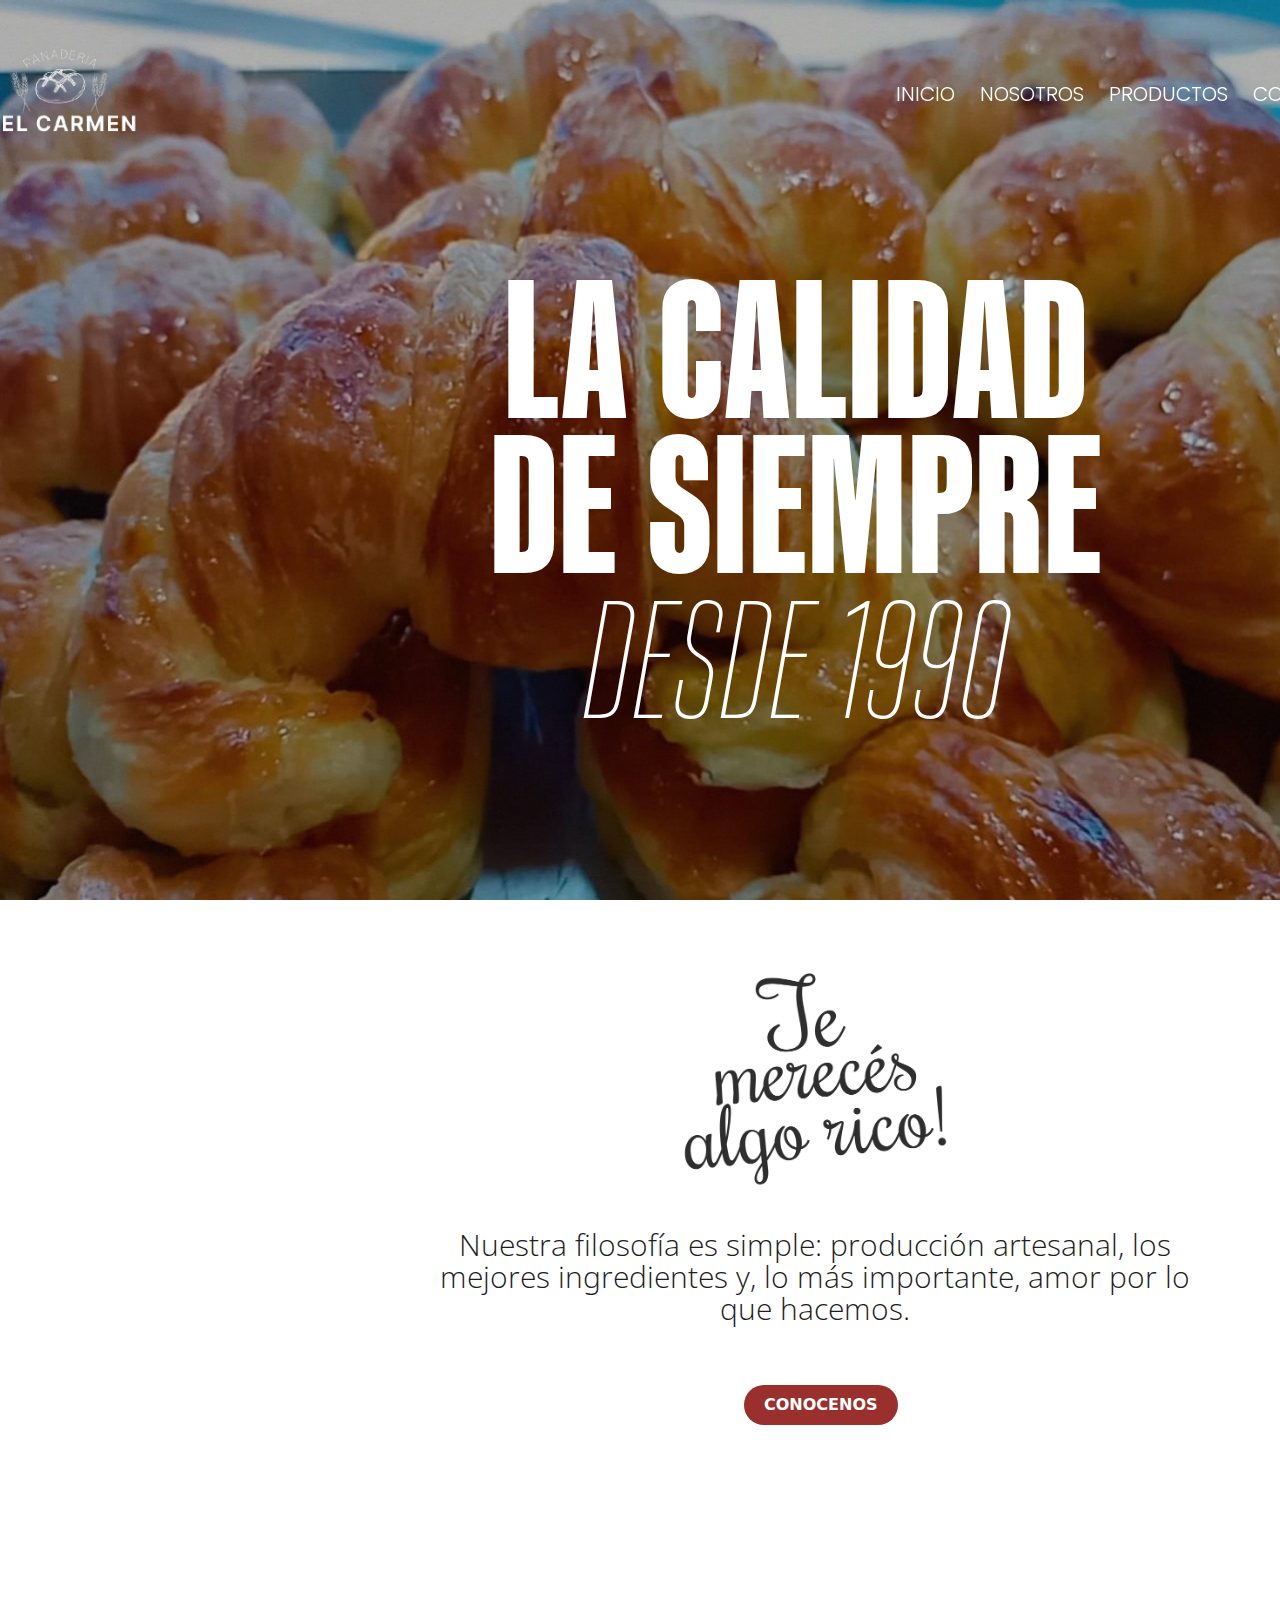
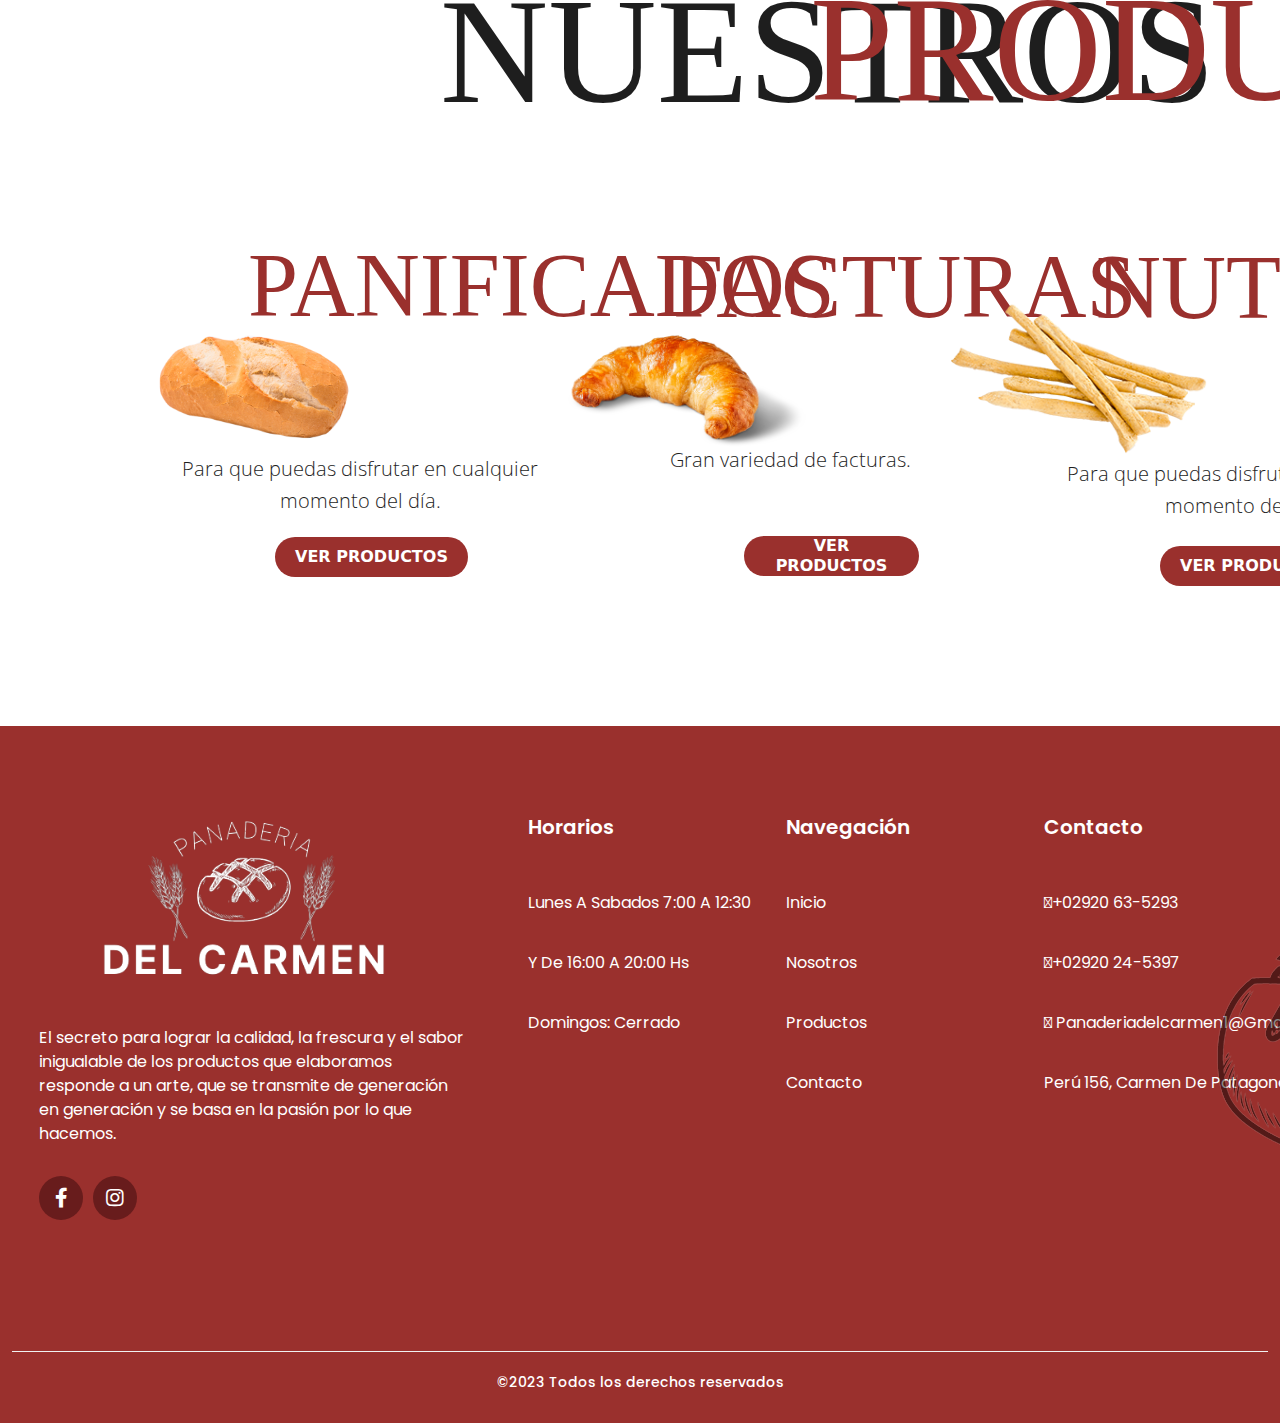
==== commit a4af4264: "prueba" ====
--- a/index.html
+++ b/index.html
@@ -1,155 +1,119 @@
 <!DOCTYPE html>
 <html lang="en">
-  <head>
-    <meta charset="UTF-8" />
-    <meta name="viewport" content="width=device-width, initial-scale=1.0" />
-    <link rel="shortcut icon" href="/img/logo.footer.png" type="image/x-icon" />
-    <link rel="icon" href="/img/favicon (1).ico" type="image/x-icon" />
-    <title>Bypass Electric</title>
-    <link rel="stylesheet" href="style.css" />
-    <link rel="preconnect" href="https://fonts.googleapis.com" />
-    <link rel="preconnect" href="https://fonts.gstatic.com" crossorigin />
+<head>
+    <meta charset="UTF-8">
+    <meta name="viewport" content="width=device-width, initial-scale=1.0">
+    <link rel="shortcut icon" href="/img/imgPanaderia.png" type="image/x-icon">
+    <link rel="icon" href="/img/image (1).png" type="image/x-icon">
+    <title>Panaderia Del Carmen</title>
+    <link rel="stylesheet" href="style.css">
+    <link rel="preconnect" href="https://fonts.googleapis.com">
+    <link rel="preconnect" href="https://fonts.gstatic.com" crossorigin>
+    <link href="https://fonts.googleapis.com/css2?family=DM+Sans&family=Inter:wght@100;200;300;400;500;600;700;800;900&family=Open+Sans:ital,wght@0,300;1,300&family=Poppins:ital,wght@0,100;0,200;0,300;0,400;0,500;0,600;0,700;0,800;0,900;1,100;1,300;1,400;1,500;1,600&display=swap" rel="stylesheet">
     <link
-      href="https://fonts.googleapis.com/css2?family=Outfit:wght@100..900&display=swap"
-      rel="stylesheet"
-    />
-    <link
-      href="https://fonts.googleapis.com/css2?family=Montserrat:ital,wght@0,100..900;1,100..900&display=swap"
-      rel="stylesheet"
-    />
-    <link
-      href="https://fonts.googleapis.com/css2?family=DM+Sans&family=Inter:wght@100;200;300;400;500;600;700;800;900&family=Open+Sans:ital,wght@0,300;1,300&family=Poppins:ital,wght@0,100;0,200;0,300;0,400;0,500;0,600;0,700;0,800;0,900;1,100;1,300;1,400;1,500;1,600&display=swap"
-      rel="stylesheet"
-    />
-    <link
-      rel="stylesheet"
-      href="https://cdnjs.cloudflare.com/ajax/libs/font-awesome/6.0.0-beta3/css/all.min.css"
-      integrity="sha512-Fo3rlrZj/k7ujTnHg4CGR2D7kSs0v4LLanw2qksYuRlEzO+tcaEPQogQ0KaoGN26/zrn20ImR1DfuLWnOo7aBA=="
-      crossorigin="anonymous"
-      referrerpolicy="no-referrer"
-    />
-    <link
-      rel="stylesheet"
-      href="https://cdnjs.cloudflare.com/ajax/libs/animate.css/4.1.1/animate.min.css"
-    />
-    <link
-      rel="stylesheet"
-      href="https://cdnjs.cloudflare.com/ajax/libs/font-awesome/5.15.3/css/all.min.css"
-    />
-  </head>
-  <body>
-    <nav class="navbar">
-      <div class="content">
-        <div class="logo">
-          <img
-            onclick="location.href='index.html'"
-            class="logo-img"
-            src="img/logomain.png"
-            alt=""
-          />
+    rel="stylesheet"
+    href="https://cdnjs.cloudflare.com/ajax/libs/font-awesome/6.0.0-beta3/css/all.min.css"
+    integrity="sha512-Fo3rlrZj/k7ujTnHg4CGR2D7kSs0v4LLanw2qksYuRlEzO+tcaEPQogQ0KaoGN26/zrn20ImR1DfuLWnOo7aBA=="
+    crossorigin="anonymous"
+    referrerpolicy="no-referrer"
+  />
+  <link
+  rel="stylesheet"
+  href="https://cdnjs.cloudflare.com/ajax/libs/animate.css/4.1.1/animate.min.css"
+/>
+  <link rel="stylesheet" href="https://cdnjs.cloudflare.com/ajax/libs/font-awesome/5.15.3/css/all.min.css"/>
+</head>
+<body>
+  <nav class="navbar">
+    <div class="content">
+      <div class="logo">
+        <img onclick="location.href='index.html'" class="logo-img" src="img/logomain.png" alt="">
+      </div>
+      <ul class="menu-list">
+        <div class="icon cancel-btn">
+          <i class="fas fa-times"></i>
         </div>
-        <ul class="animate__animated animate__fadeInDown menu-list">
-          <div class="icon cancel-btn">
-            <i class="fas fa-times"></i>
-          </div>
-          <li><a href="index.html">INICIO</a></li>
-          <li><a href="nosotros.html">NOSOTROS</a></li>
-          <li><a href="contacto.html">CONTACTO</a></li>
-        </ul>
-        <div class="icon menu-btn">
-          <i class="fas fa-bars"></i>
+        <li><a href="index.html">INICIO</a></li>
+        <li><a href="nosotros.html">NOSOTROS</a></li>
+        <li><a href="productos.html">PRODUCTOS</a></li>
+        <li><a href="contacto.html">CONTACTO</a></li>
+      </ul>
+      <div class="icon menu-btn">
+        <i class="fas fa-bars"></i>
+      </div>
+    </div>
+  </nav>
+  <section class="home">
+        <img src="img/fonto.jpg" alt="background">
+        <div class="content">
+            <h1 class="animate__animated animate__fadeInLeft" >LA CALIDAD</h1>
+            <h1 class="animate__animated animate__fadeInRight deSiempre" >DE SIEMPRE</h1>
+            <h1 class="animate__animated animate__fadeInLeft Desde">DESDE 1990</h1>
         </div>
-      </div>
-    </nav>
-    <section class="home">
-      <img src="img/mainbg.png" alt="background" />
-      <div class="content">
-        <h1 class="animate__animated animate__fadeInLeft">EXPERTOS EN</h1>
-        <h1 class="animate__animated animate__fadeInRight deSiempre">
-          INSTALACIONES
-        </h1>
-        <h1 class="animate__animated animate__fadeInRight deSiempre">
-          ELECTRICAS
-        </h1>
-        <h1 class="animate__animated animate__fadeInLeft Desde">
-          Servicios orientados a su necesidad
-        </h1>
-      </div>
-    </section>
-    <!--Parte 2-->
-    <div class="container-1">
-      <h1>QUIENES <span>SOMOS</span></h1>
-      <hr />
-      <p>
-        Trabajamos con instalaciones eléctricas, cada cliente es único y
-        sus necesidades energéticas también lo son. Es por esto que nos ocupamos
-        de cada proyecto de forma personalizada, ofreciendo un servicio
-        completo desde el diseño hasta la instalación, brindándole las opciones
-        más modernas, eficientes y confiables del mercado.
-      </p>
-    </div>
-    <div class="container-vision">
-      <div style="text-align: center" class="texto-img">
-        <div class="antes-footer" style="margin-right: 320px">
-          <h1 class="titulo-izq">Nuestra Misión</h1>
-          <hr class="linea" />
-          <p class="wow fadeInUp text-izq">
-            Brindar instalaciones eléctricas seguras y confiables, cumpliendo
-            con las normativas vigentes y aplicando los más altos estándares de
-            seguridad y calidad en todos nuestros trabajos.
-          </p>
-        </div>
-        <div class="antes-footer2">
-          <h1 class="titulo-der">Nuestra Visión</h1>
-          <hr class="linea-2" />
-          <h1 class="wow fadeInUp text-der">
-            Ser la empresa de instalaciones eléctricas más confiable y
-            respetada, conocida por nuestro compromiso con la calidad, seguridad
-            y satisfacción del cliente en cada proyecto que emprendemos.
-          </h1>
-        </div>
-      </div>
+  </section>
+  <!--Parte 2-->
+  <div class="container-1">
+    <img src="/img/FrasePanaderia.png" alt="FrasePanaderia">
+    <h1>Nuestra filosofía es simple: producción artesanal, los mejores ingredientes y, lo más importante, amor por lo que hacemos.</h1>
+    <button onclick="location.href='nosotros.html'" class="button-18">CONOCENOS</button>
+  </div>
 
-      <img
-        class="img-antesfooter"
-        sizes="(max-width: 375px) 301.36308338vw, (min-width: 375.05px) and (max-width: 480px) 249.43598189vw, (min-width: 480.05px) and (max-width: 768px) 178.09420336vw, (min-width: 768.05px) and (max-width: 1024px) 131.4053027vw, (min-width: 1024.05px) 100vw"
-        style="width: 100%; height: 400px; display: block; object-fit: cover"
-        src="img/cabecera-material-electrico02.png"
-        alt=""
-      />
+
+
+  <div class="container-2">
+    <h1 class="Nuestros">NUESTROS</h1> <h1 class="Productos">PRODUCTOS</h1>
+    <div class="Panificados-container" >
+      <h1 class="Panificados">PANIFICADOS</h1>
+      <img class="Pan" src="/img/panificados_img4.png" alt="">
+      <p class="Panificados-p">Para que puedas disfrutar en cualquier momento del día.</p>
+      <button onclick="location.href='productos.html'" class="button-1">VER PRODUCTOS</button>
     </div>
 
+    <div class="Facturas-container"> 
+      <h1 class="Facturas">FACTURAS</h1>
+      <img class="Factura" src="/img/home_producto_img.png" alt="">
+      <p class="Facturas-p">Gran variedad de facturas.</p>
+      <button onclick="location.href='productos.html'" class="button-2">VER PRODUCTOS</button>
+    </div> 
+
+    <div class="Nutricional-container">
+      <h1 class="Nutricional">NUTRICIONAL</h1>
+      <img class="Grisin" src="/img/home_producto_nutricional.png" alt="">
+      <p class="Nutricional-p">Para que puedas disfrutar en cualquier momento del día.</p>
+      <button onclick="location.href='productos.html'" class="button-3">VER PRODUCTOS</button>
+    </div>
+  </div>
     <!--Footer-->
-
+  
     <footer>
       <div class="container-f">
         <div class="wrapper">
           <div class="footer-widget">
             <a href="#">
-              <img src="img/logo.footer.png" class="logo" />
+              <img src="img/logo-panaderia.png" class="logo" />
             </a>
             <p class="desc">
-              Transformamos la energía en tranquilidad, ofreciendo instalaciones
-              eléctricas confiables y duraderas para cada proyecto, grande o
-              pequeño.
+              El secreto para lograr la calidad, la frescura y el sabor inigualable de los productos que elaboramos responde a un arte, que se transmite de generación en generación y se basa en la pasión por lo que hacemos.
             </p>
             <ul class="socials">
               <li>
-                <a
-                  target="_blank"
-                  href="https://www.facebook.com/profile.php?id=61562609506556"
-                >
+                <a Target="_blank" href="https://www.facebook.com/profile.php?id=100091961867777">
                   <i class="fab fa-facebook-f"></i>
                 </a>
               </li>
               <li>
-                <a
-                  target="_blank"
-                  href="https://www.instagram.com/panaderiadelcarmen2/"
-                >
+                <a Target="_blank" href="https://www.instagram.com/panaderiadelcarmen2/">
                   <i class="fab fa-instagram"></i>
                 </a>
               </li>
+            </ul>
+          </div>
+          <div class="footer-widget">
+            <h6>Horarios</h6>
+            <ul class="links">
+              <li><a href="#">Lunes a Sabados 7:00 a 12:30</a></li>
+              <li><a href="#">y de 16:00 a 20:00 hs</a></li>
+              <li><a href="#">Domingos: Cerrado</a></li>
             </ul>
           </div>
           <div class="footer-widget">
@@ -157,39 +121,32 @@
             <ul class="links">
               <li><a href="#">Inicio</a></li>
               <li><a href="#">Nosotros</a></li>
+              <li><a href="#">Productos</a></li>
               <li><a href="#">Contacto</a></li>
             </ul>
           </div>
           <div class="footer-widget">
             <h6>Contacto</h6>
             <ul class="links">
-              <li>
-                <i class="fa-solid fa-phone" style="color: #ffffff"></i
-                ><a href="#">+0291 465-5559</a>
-              </li>
-              <li>
-                <i class="fa-solid fa-envelope" style="color: #ffffff"></i
-                ><a href="#"> electricbypass00@gmail.com</a>
-              </li>
-              <li>
-                <i class="fa-solid fa-location-dot" style="color: #ffffff"></i
-                ><a
-                  target="_blank"
-                  href="https://www.google.com/maps/place/Bah%C3%ADa+Blanca,+Provincia+de+Buenos+Aires/@-38.7212005,-62.3389447,12z/data=!3m1!4b1!4m6!3m5!1s0x95edbcabdc1302bd:0x76d1d88d241e7a11!8m2!3d-38.7183177!4d-62.2663478!16zL20vMDM2eWhm?entry=ttu"
-                >
-                  Bahia Blanca</a
-                >
-              </li>
+              <li><i class="fa-solid fa-phone" style="color: #ffffff;"></i><a href="#">+02920 63-5293</a></li>
+              <li><i class="fa-solid fa-phone" style="color: #ffffff;"></i><a href="#">+02920 24-5397</a></li>
+              <li><i class="fa-solid fa-envelope" style="color: #ffffff;"></i><a href="#"> panaderiadelcarmen1@gmail.com</a></li>
+              <li><i class="fa-solid fa-location-dot" style="color: #ffffff;"></i><a target="_blank" href="https://www.google.com/maps/place/Per%C3%BA+156,+B8504+Carmen+de+Patagones,+Provincia+de+Buenos+Aires/@-40.7969932,-62.973578,17z/data=!3m1!4b1!4m6!3m5!1s0x95f6a2822008f0ad:0x929745067b9a00ca!8m2!3d-40.7969932!4d-62.973578!16s%2Fg%2F11s_vkjvwb?entry=ttu"> Perú 156, Carmen de Patagones</a></li>
+              <img class="imagen-bread" src="img/Creative_Bakery_and_Bread_Logo__2_-removebg-preview.png" alt="">
             </ul>
           </div>
         </div>
-        <div class="footer-img"></div>
+        <div class="footer-img">
+
+        </div>
         <div class="copyright-wrapper">
-          <p>©2024 Todos los derechos reservados</p>
+          <p>
+             ©2023  Todos los derechos reservados
+          </p>
         </div>
       </div>
     </footer>
 
     <script src="App.js"></script>
-  </body>
-</html>
+</body>
+</html>--- a/style.css
+++ b/style.css
@@ -3,19 +3,19 @@
 
 
 @font-face {
-    font-family:KG;
+    font-family:KanedaGothic;
     src: url(assets/KanedaGothic-ExtraBold.ttf);
     font-weight: 1 1000;
 }
 
 @font-face {
-    font-family:KG2 ;
+    font-family:KanedaGothic2 ;
     src: url(assets/KanedaGothic-ExtraLightItalic.ttf);
     font-weight: 1 1000;
 }
 
 @font-face {
-  font-family:KGR ;
+  font-family:KanedaGothicR ;
   src: url(assets/KanedaGothic-Regular.ttf);
   font-weight: 1 1000;
 }
@@ -26,7 +26,6 @@
     box-sizing: border-box;
     
 }
-
 
 /* custom scroll bar */
 ::-webkit-scrollbar {
@@ -55,7 +54,7 @@
 }
 .navbar.sticky {
   z-index: 900;
-  background: #781D21;
+  background: #9A302D;
   padding: 0px 0;
   height: 130px;
   box-shadow: 0px 3px 5px 0px rgba(0,0,0,0.1);
@@ -72,7 +71,8 @@
 }
 
 .navbar .logo-img {
-  width: 230px;
+  width: 163px;
+  margin-top: 22px;
   cursor: pointer;
 }
 .navbar .menu-list {
@@ -97,7 +97,7 @@
 
 
 .menu-list li a:hover{
-  color: #ffdd6b;
+  color: #5a0505;
 }
 
 .home{
@@ -113,43 +113,44 @@
   z-index: 800;
   color: #ffff;
   width: 532px;
-  margin-left: 120px;
+  margin-left: 350px;
   margin-top: 130px;
 }
 
 .home .content h1 {
-  font-size: 90px;
+  font-size: 200px;
   font-weight: 900;
-  font-family: "Outfit" !important;
+  font-family: "KanedaGothic" !important;
   text-transform: uppercase;
   letter-spacing: 2px;
   line-height: 75px;
-  margin-bottom: 0px;
-  
-  width: 720px;
+  margin-bottom: 80px;
+  margin-left: 130px;
+  width: 650px;
 }
 
 .home .content .deSiempre {
-  font-size: 90px;
+  font-size: 200px;
   font-weight: 900;
-  font-family: "Outfit" !important;
+  font-family: "KanedaGothic" !important;
   text-transform: uppercase;
   letter-spacing: 2px;
   line-height: 75px;
-  
-  width: 720px;
+  margin-bottom: 80px;
+  margin-left: 116px;
+  width: 650px;
 }
 
 .home .content .Desde {
-  font-size: 30px;
+  font-size: 170px;
   font-weight: 300;
-  font-family: "Outfit" !important;
+  font-family: "KanedaGothic2" !important;
   text-transform: uppercase;
   letter-spacing: 2px;
   line-height: 75px;
-  width: 680px;
+  width: 450px;
   margin-bottom: 44px;
-  
+  margin-left: 210px;
 }
 
 .content {
@@ -180,15 +181,6 @@
   top: 46px;
 }
 
-.linea {
-  background-color: #781d21;
-    margin-left: 120px;
-    border: none;
-    margin-top: 10px;
-    width: 250px;
-    height: 4px;
-}
-
 
 /* Container 1*/
 .container-1 {
@@ -201,148 +193,363 @@
     margin-top: 0px
 }
 
-.container-1 h1 {
+.container-1 h1{
+    color: #1E1E1E;
+    text-align: center;
+    font-feature-settings: 'salt' on, 'liga' off;
+    font-family: "Open Sans";
+    font-size: 30px;
+    font-style: normal;
+    font-weight: 300;
+    line-height: 32px;
+    width: 755px;
+    margin-left: 437px;
+    margin-top: -60px;
+}
+
+/* CSS */
+.button-18 {
+  align-items: center;
+  background-color: #9A302D;
+  border: 0;
+  border-radius: 100px;
+  box-sizing: border-box;
+  color: #ffffff;
+  cursor: pointer;
+  display: inline-flex;
+  font-family: -apple-system, system-ui, system-ui, "Segoe UI", Roboto, "Helvetica Neue", "Fira Sans", Ubuntu, Oxygen, "Oxygen Sans", Cantarell, "Droid Sans", "Apple Color Emoji", "Segoe UI Emoji", "Segoe UI Symbol", "Lucida Grande", Helvetica, Arial, sans-serif;
+  font-size: 16px;
+  font-weight: 600;
+  justify-content: center;
+  line-height: 20px;
+  max-width: 480px;
+  min-height: 40px;
+  min-width: 0px;
+  overflow: hidden;
+  padding: 0px;
+  padding-left: 20px;
+  padding-right: 20px;
+  text-align: center;
+  touch-action: manipulation;
+  transition: background-color 0.167s cubic-bezier(0.4, 0, 0.2, 1) 0s, box-shadow 0.167s cubic-bezier(0.4, 0, 0.2, 1) 0s, color 0.167s cubic-bezier(0.4, 0, 0.2, 1) 0s;
+  user-select: none;
+  -webkit-user-select: none;
+  vertical-align: middle;
+  margin-left: 744px;
+  margin-top: 50px;
+  margin-bottom: 40px;
+}
+
+.button-18:hover,
+.button-18:focus { 
+  background-color: #7c3432;
+  color: #ffffff;
+}
+
+.button-18:active {
+  background: #6e2b29;
+  color: rgb(255, 255, 255, .7);
+}
+
+.button-18:disabled { 
+  cursor: not-allowed;
+  background: rgba(0, 0, 0, .08);
+  color: rgba(0, 0, 0, .3);
+}
+
+/* Container 2*/
+
+.container-2 {
+    margin-bottom: 100px;
+}
+
+.container-2 .Productos {
+  color: #9A302D;
+  text-align: center;
+  font-feature-settings: 'salt' on, 'liga' off;
+  font-family: "Kaneda Gothic" !important;
+  font-size: 150px;
+  font-style: normal;
+  font-weight: 400;
+  line-height: 32px;
+  width: 230px;
+      margin-left: 810px;
+  margin-top: -44px;
+}
+.container-2 .Nuestros {
   color: #1E1E1E;
   text-align: center;
   font-feature-settings: 'salt' on, 'liga' off;
-  font-family: "Outfit";
+  font-family: "Kaneda Gothic" !important;
+  font-size: 150px;
+  font-style: normal;
+  font-weight: 400;
+  line-height: 32px;
+  padding-top: 150px;
+  margin-left: 440px;
+  width: 290px;
+}
+
+.container-2 .Panificados {
+  color: #9A302D;
+  text-align: center;
+  font-feature-settings: 'salt' on, 'liga' off;
+  font-family: "Kaneda Gothic" !important;
   font-size: 90px;
   font-style: normal;
-  font-weight: 100;
-  margin-left: 50px;
-  margin-top: 120px;
+  font-weight: 400;
   line-height: 32px;
-  width: 70%;
-}
-.container-1 span {
-font-size: 90px;
-  font-weight: 700;
-
-}
-
-.container-1 p {
-  color: #1E1E1E;
-  margin-top: 50px;
-  margin-bottom: 120px;
-  margin-left: 250px;
-  text-align: start;
+  width: 222px;
+  margin-left: 248px;
+  margin-top: 205px;
+}
+
+.container-2 .Pan {
+    width: 209px;
+    margin-left: 148px;
+    margin-top: -35px;
+    
+}
+
+.container-2 .Panificados-p {
+    color: #1E1E1E;
+text-align: center;
+font-feature-settings: 'salt' on, 'liga' off;
+font-family: Open Sans;
+font-size: 20px;
+font-style: normal;
+font-weight: 300;
+line-height: 32px; /* 160% */
+width: 420px;
+margin-left: 150px;
+margin-top: -40px;
+}
+
+.container-2 .Facturas {
+  color: #9A302D;
+  text-align: center;
   font-feature-settings: 'salt' on, 'liga' off;
-  font-family: "Montserrat";
-  font-size: 25px;
+  font-family: "Kaneda Gothic" !important;
+  font-size: 90px;
   font-style: normal;
-  font-weight: 300;
+  font-weight: 400;
   line-height: 32px;
-  width: 70%;
-}
-
-h6 {
+  width: 208px;
+  margin-top: -346px;
+  margin-left: 673px;
+}
+
+.container-2 .Facturas-p {
+    color: #1E1E1E;
+    text-align: center;
+    font-feature-settings: 'salt' on, 'liga' off;
+    font-family: Open Sans;
+    font-size: 20px;
+    font-style: normal;
+    font-weight: 300;
+    line-height: 32px; /* 160% */
+    width: 420px;
+    margin-left: 580px;
+    margin-top: -40px;
+}
+
+.container-2 .Factura {
+    width: 283px;
+    margin-left: 531px;
+    margin-top: -25px;
+    
+}
+
+.container-2 .Nutricional {
+  color: #9A302D;
   text-align: center;
-  color: black;
-}
-
-hr{
-  background-color: #781D21;
-    margin-left: 260px;
-    margin-top: 40px;
-    width: 450px;
-    height: 4px;
-    border: none;
-}
-
-.text2 {
-  text-align: center;
-  font-family: "TeleUB";
-  margin-bottom: 50px;
-  font-size: 30px;
-  font-weight: 800;
-  margin-top: 920px;
-  color: black;
-}
-
-.text3 {
-  text-align: center;
-  font-family: "TeleUB";
-  font-size: 30px;
-  margin-bottom: 250px;
-  font-weight: 800;
-  color: black;
-}
-
-
-.texto-img {
-  display: flex;
-  position: absolute;
-}
-
-.text {
-  text-align: center;
-  width: 1200px;
-  font-size: 52px;
-}
-
-.text span {
-  font-family: "TeleUL";
-  font-size: 30px;
-}
-
-.titulo-izq{
-  font-family: 'Montserrat';
-    font-size: 50px;
-    color: white;
+  font-feature-settings: 'salt' on, 'liga' off;
+  font-family: "Kaneda Gothic"!important;
+  font-size: 90px;
+  font-style: normal;
+  font-weight: 400;
+  line-height: 32px;
+  width: 107px;
+  margin-top: -344px;
+  margin-left: 1096px;
+}
+
+.container-2 .Grisin {
+    width: 258px;
+    margin-left: 950px;
+    margin-top: -15px;
     
-    font-weight: bold;
-}
-
-.text-izq {
-color: white;
-margin-top: 20px;
-  font-family: 'Montserrat';
-  font-size: 20px;
-  width: 500px;
-  font-weight: 500;
-}
-
-.titulo-der {
-  font-family: 'Montserrat';
-  font-size: 50px;
-  color: white;
-  font-weight: bold;
-}
-
-.text-der {
-  color: white;
-  width: 500px;
-  font-family: 'Montserrat';
-  font-size: 20px;
-  font-weight: 500;
-}
-
-
-
-.text span {
-  font-family: "TeleUL";
-  font-size: 30px;
-}
-
-.linea-2{
-  background-color: #781d21;
-    margin-left: 120px;
-    border: none;
+}
+
+.container-2 .Nutricional-p {
+    color: #1E1E1E;
+    text-align: center;
+    font-feature-settings: 'salt' on, 'liga' off;
+    font-family: Open Sans;
+    font-size: 20px;
+    font-style: normal;
+    font-weight: 300;
+    line-height: 32px; /* 160% */
+    width: 420px;
+    margin-left: 1035px;
+    margin-top: -4px;
+}
+
+
+.container-2 .Panificados-container .button-1 {
+    align-items: center;
+    background-color: #9A302D;
+    border: 0;
+    border-radius: 100px;
+    box-sizing: border-box;
+    color: #ffffff;
+    cursor: pointer;
+    display: inline-flex;
+    font-family: -apple-system, system-ui, system-ui, "Segoe UI", Roboto, "Helvetica Neue", "Fira Sans", Ubuntu, Oxygen, "Oxygen Sans", Cantarell, "Droid Sans", "Apple Color Emoji", "Segoe UI Emoji", "Segoe UI Symbol", "Lucida Grande", Helvetica, Arial, sans-serif;
+    font-size: 16px;
+    font-weight: 600;
+    justify-content: center;
+    line-height: 20px;
+    max-width: 480px;
+    min-height: 40px;
+    min-width: 0px;
+    overflow: hidden;
+    padding: 0px;
+    padding-left: 20px;
+    padding-right: 20px;
+    text-align: center;
+    touch-action: manipulation;
+    transition: background-color 0.167s cubic-bezier(0.4, 0, 0.2, 1) 0s, box-shadow 0.167s cubic-bezier(0.4, 0, 0.2, 1) 0s, color 0.167s cubic-bezier(0.4, 0, 0.2, 1) 0s;
+    user-select: none;
+    -webkit-user-select: none;
+    vertical-align: middle;
+    margin-left: 275px;
     margin-top: 10px;
-    width: 250px;
-    height: 4px;
-}
-
-.container-vision{
-display: grid;
-  position: relative;
-  grid-area: 1 / 2 / 2 / 3;
-  height: 45vh;
-  display: flex;
-  align-items: center;
-  justify-content: center;
-}
-
+    margin-bottom: 40px;;
+  }
+  
+  .container-2 .Panificados-container .button-1:hover,
+  .container-2 .Panificados-container .button-1:focus { 
+    background-color: #7c3432;
+    color: #ffffff;
+  }
+  
+  .container-2 .Panificados-container .button-1:active {
+    background: #6e2b29;
+    color: rgb(255, 255, 255, .7);
+  }
+  
+  .container-2 .Panificados-container .button-1:disabled { 
+    cursor: not-allowed;
+    background: rgba(0, 0, 0, .08);
+    color: rgba(0, 0, 0, .3);
+  }
+
+  .button-2 {
+    align-items: center;
+    background-color: #9A302D;
+    border: 0;
+    border-radius: 100px;
+    box-sizing: border-box;
+    color: #ffffff;
+    cursor: pointer;
+    display: inline-flex;
+    font-family: -apple-system, system-ui, system-ui, "Segoe UI", Roboto, "Helvetica Neue", "Fira Sans", Ubuntu, Oxygen, "Oxygen Sans", Cantarell, "Droid Sans", "Apple Color Emoji", "Segoe UI Emoji", "Segoe UI Symbol", "Lucida Grande", Helvetica, Arial, sans-serif;
+    font-size: 16px;
+    font-weight: 600;
+    justify-content: center;
+    line-height: 20px;
+    max-width: 480px;
+    min-height: 40px;
+    min-width: 0px;
+    overflow: hidden;
+    padding: 0px;
+    padding-left: 20px;
+    padding-right: 20px;
+    text-align: center;
+    touch-action: manipulation;
+    transition: background-color 0.167s cubic-bezier(0.4, 0, 0.2, 1) 0s, box-shadow 0.167s cubic-bezier(0.4, 0, 0.2, 1) 0s, color 0.167s cubic-bezier(0.4, 0, 0.2, 1) 0s;
+    user-select: none;
+    -webkit-user-select: none;
+    vertical-align: middle;
+    margin-left: 744px;
+    margin-top: 50px;
+    margin-bottom: 40px;
+  }
+  
+  .button-2:hover,
+  .button-2:focus { 
+    background-color: #7c3432;
+    color: #ffffff;
+  }
+  
+  .button-2:active {
+    background: #6e2b29;
+    color: rgb(255, 255, 255, .7);
+  }
+  
+  .button-2:disabled { 
+    cursor: not-allowed;
+    background: rgba(0, 0, 0, .08);
+    color: rgba(0, 0, 0, .3);
+  }
+
+  .button-3 {
+    align-items: center;
+    background-color: #9A302D;
+    border: 0;
+    border-radius: 100px;
+    box-sizing: border-box;
+    color: #ffffff;
+    cursor: pointer;
+    display: inline-flex;
+    font-family: -apple-system, system-ui, system-ui, "Segoe UI", Roboto, "Helvetica Neue", "Fira Sans", Ubuntu, Oxygen, "Oxygen Sans", Cantarell, "Droid Sans", "Apple Color Emoji", "Segoe UI Emoji", "Segoe UI Symbol", "Lucida Grande", Helvetica, Arial, sans-serif;
+    font-size: 16px;
+    font-weight: 600;
+    justify-content: center;
+    line-height: 20px;
+    max-width: 480px;
+    min-height: 40px;
+    min-width: 0px;
+    overflow: hidden;
+    padding: 0px;
+    padding-left: 20px;
+    padding-right: 20px;
+    text-align: center;
+    touch-action: manipulation;
+    transition: background-color 0.167s cubic-bezier(0.4, 0, 0.2, 1) 0s, box-shadow 0.167s cubic-bezier(0.4, 0, 0.2, 1) 0s, color 0.167s cubic-bezier(0.4, 0, 0.2, 1) 0s;
+    user-select: none;
+    -webkit-user-select: none;
+    vertical-align: middle;
+    margin-left: 1160px;
+    margin-top: 14px;
+    margin-bottom: 40px;
+  }
+  
+  .button-3:hover,
+  .button-3:focus { 
+    background-color: #7c3432;
+    color: #ffffff;
+  }
+  
+  .button-3:active {
+    background: #6e2b29;
+    color: rgb(255, 255, 255, .7);
+  }
+  
+  .button-3:disabled { 
+    cursor: not-allowed;
+    background: rgba(0, 0, 0, .08);
+    color: rgba(0, 0, 0, .3);
+  }
+
+  .Facturas-container {
+    width: 919px;
+  }
+
+  .Nutricional-container {
+    width: 1400px;
+  }
 
   
 /* Footer*/
@@ -352,7 +559,7 @@
     width: 100%;
     height: auto;
     padding-top: 80px;
-    background-color: #781D21;
+    background-color: #9A302D;
     overflow: hidden;
   }
   
@@ -424,12 +631,12 @@
   }
   
   .wrapper .footer-widget .socials li a:hover {
-    background-color: #cb525e;
+    background-color: #5a0505;
   }
   
   .wrapper .footer-widget h6 {
     color: #ffffff;
-    margin: 10px 0 35px -100px;
+    margin: 10px 0 35px;
     font-size: 20px;
     font-weight: 600;
   }
@@ -448,11 +655,11 @@
     font-size: 16px;
     text-decoration: none;
     text-transform: capitalize;
-    transition: all 0.5s ease-out;
+    transition: all 0.3s ease-out;
   }
   
   .wrapper .footer-widget .links li a:hover {
-    color: #ffdd6b;
+    color: #681c1c;
   }
   
   .copyright-wrapper {
@@ -516,7 +723,8 @@
   }
   
   .navbar-2 .logo-img {
-    width: 140px;
+    width: 108px;
+    margin-top: 8px;
     cursor: pointer;
 }
 .navbar-2 .menu-list {
@@ -581,7 +789,6 @@
 
 .split-section .relative {
   position: relative;
-  margin-bottom: -30px;
 }
 
 .split-section-headings {
@@ -635,7 +842,6 @@
 
 .right {
   float: right !important;
-      width: 792px;
 }
 .page-section, .small-section {
   /* width: 100%; */
@@ -652,7 +858,7 @@
   /* -webkit-box-sizing: border-box; */
   -moz-box-sizing: border-box;
   box-sizing: border-box;
-  padding: 110px 0px;
+  padding: 140px 0;
 }
 .bg-scroll {
   background-attachment: scroll !important;
@@ -668,20 +874,19 @@
 }
 
 .text h1, .text h2, .text h3, .text h4, .text h5, .text h6 {
-  color: #1E1E1E;
+  color: #111;
 }
 
 .mb-50 {
-  width: 50%;
   margin-bottom: 50px;
 }
 .mt-0 {
   margin-top: 0!important;
 }
 .font-alt {
-  font-family: "Outfit";
+  font-family: "KanedaGothic2", arial, sans-serif !important;
   text-transform: uppercase;
-  letter-spacing: 0.1em;
+  letter-spacing: 0.3em;
 }
 h2 {
   font-size: 28px;
@@ -832,11 +1037,12 @@
 }
 
 .contact-home .content h1 {
-  font-family: 'Poppins';
-  font-size: 90px;
+  font-family: KanedaGothicR !important;
+  font-size: 180px;
   font-weight: 1000;
   letter-spacing: 3px;
-  padding-left: 180px;
+  margin-bottom: 40px;
+  padding-left: 330px;
   margin-top: -20px;
 }
 /*Contact form */
@@ -928,7 +1134,7 @@
 }
 
 .contact-form form button {
-  background: #781D21;
+  background: #942f2b;
   border: 0;
   text-transform: uppercase;
   padding: 1em;
@@ -944,7 +1150,7 @@
 
 .contact-form form button:hover,
 .contact-form form button:focus {
-  background: #781D21;
+  background: rgb(85, 37, 37);
   color: #fff;
   transition: background-color 1s ease-out;
   outline: 0;
@@ -1043,7 +1249,7 @@
 .home .content h1 {
   font-size: 170px;
   font-weight: 900;
-
+  font-family: "KanedaGothic" !important;
   text-transform: uppercase;
   letter-spacing: 2px;
   line-height: 75px;
@@ -1055,7 +1261,7 @@
 .home .content .deSiempre {
   font-size: 170px;
   font-weight: 900;
-
+  font-family: "KanedaGothic" !important;
   text-transform: uppercase;
   letter-spacing: 2px;
   line-height: 75px;
@@ -1068,7 +1274,7 @@
   font-size: 150px;
   display: flex;
   font-weight: 300;
-
+  font-family: "KanedaGothic2" !important;
   text-transform: uppercase;
   letter-spacing: 2px;
   line-height: 75px;
@@ -1446,40 +1652,41 @@
   padding-left: 55px;
 }
   
-        .home .content h1 {
-          font-size: 26px;
-          font-weight: 900;
-          font-family: 'Outfit';
-          text-transform: uppercase;
-          letter-spacing: 2px;
-          line-height: 45px;
-          margin-bottom: 17px;
-          margin-left: 245px;
-          width: 220px;
-        }
-  
-        .home .content .Desde {
-          font-size: 14px;
-          font-weight: 300;
-          font-family: 'Outfit';
-          text-transform: uppercase;
-          /* letter-spacing: 2px; */
-          line-height: 20px;
-          width: 240px;
-          margin-left: 243px;
-        }
-        .home .content .deSiempre {
-          font-size: 25px;
-          font-weight: 900;
-          font-family: 'Outfit';
-          text-transform: uppercase;
-          letter-spacing: 2px;
-          line-height: 75px;
-          margin-top: -34px;
-          margin-bottom: -29px;
-          margin-left: 244px;
-          width: 235px;
-        }
+.home .content h1 {
+  font-size: 100px;
+  font-weight: 900;
+  font-family: "KanedaGothic" !important;
+  text-transform: uppercase;
+  letter-spacing: 2px;
+  line-height: 45px;
+  margin-bottom: 11px;
+  margin-left: 268px;
+  width: 338px;
+}
+  
+.home .content .Desde {
+  font-size: 100px;
+  font-weight: 300;
+  font-family: "KanedaGothic2" !important;
+  text-transform: uppercase;
+  letter-spacing: 2px;
+  line-height: 50px;
+  width: 330px;
+  margin-left: 283px;
+  margin-top: 0px;
+
+}
+.home .content .deSiempre {
+  font-size: 100px;
+  font-weight: 900;
+  font-family: "KanedaGothic" !important;
+  text-transform: uppercase;
+  letter-spacing: 2px;
+  line-height: 75px;
+  margin-bottom: 15px;
+  margin-left: 260px;
+  width: 332px;
+}
   
   /* Container 1*/
   .container-1 {
@@ -1840,6 +2047,7 @@
 }
 
 .contact-home .content h1 {
+  font-family: KanedaGothicR !important;
   font-size: 120px;
   font-weight: 1000;
   letter-spacing: 3px;
@@ -2092,19 +2300,21 @@
 }
   
 .home .content h1 {
-  font-size: 40px;
+  font-size: 100px;
   font-weight: 900;
+  font-family: "KanedaGothic" !important;
   text-transform: uppercase;
   letter-spacing: 2px;
   line-height: 45px;
   margin-bottom: 11px;
-  margin-left: 211px;
-  width: 340px;
+  margin-left: 268px;
+  width: 338px;
 }
   
 .home .content .Desde {
   font-size: 100px;
   font-weight: 300;
+  font-family: "KanedaGothic2" !important;
   text-transform: uppercase;
   letter-spacing: 2px;
   line-height: 50px;
@@ -2112,17 +2322,17 @@
   margin-left: 283px;
   margin-top: 20px;
 }
-        .home .content .deSiempre {
-          font-size: 40px;
-          font-weight: 900;
-          text-transform: uppercase;
-          letter-spacing: 2px;
-          line-height: 75px;
-
-          margin-bottom: 0px;
-          margin-left: 209px;
-          width: 332px;
-        }
+.home .content .deSiempre {
+  font-size: 100px;
+  font-weight: 900;
+  font-family: "KanedaGothic" !important;
+  text-transform: uppercase;
+  letter-spacing: 2px;
+  line-height: 75px;
+  margin-bottom: 15px;
+  margin-left: 260px;
+  width: 332px;
+}
   
   /* Container 1*/
   .container-1 {
@@ -2181,7 +2391,248 @@
     margin-bottom: 142px;
 }
   
-
+    /*Container 2 */
+    .container-2 .Nuestros {
+      color: #1E1E1E;
+      text-align: center;
+      font-feature-settings: 'salt' on, 'liga' off;
+      font-family: "Kaneda Gothic";
+      font-size: 60px;
+      font-style: normal;
+      font-weight: 400;
+      line-height: 32px;
+      padding-top: 0px;
+      margin-top: -25px;
+      margin-left: 63px;
+      width: 160px;
+  }
+
+  .container-2 .Productos {
+    color: #9A302D;
+    text-align: center;
+    font-feature-settings: 'salt' on, 'liga' off;
+    font-family: "Kaneda Gothic";
+    font-size: 60px;
+    font-style: normal;
+    font-weight: 400;
+    line-height: 32px;
+    width: 112px;
+    margin-left: 218px;
+    margin-top: -42px;
+}
+.Panificados-container {
+  width: 360px;
+  margin-left: 60px;
+}
+
+.container-2 .Panificados {
+  color: #9A302D;
+  text-align: center;
+  font-feature-settings: 'salt' on, 'liga' off;
+  font-family: "Kaneda Gothic";
+  font-size: 55px;
+  font-style: normal;
+  font-weight: 400;
+  line-height: 32px;
+  width: 160px;
+  margin-top: 90px;
+  margin-left: 197px;
+}
+
+.container-2 .Pan {
+  width: 142px;
+  margin-left: 20px;
+  margin-top: -11px;
+}
+
+.container-2 .Panificados-p {
+  color: #1E1E1E;
+  font-feature-settings: 'salt' on, 'liga' off;
+  font-family: Open Sans;
+  font-size: 18px;
+  font-style: normal;
+  text-align: start;
+  font-weight: 300;
+  line-height: 32px;
+  width: 208px;
+  margin-left: 197px;
+  margin-top: -130px;
+  text-wrap: pretty;
+}
+
+.container-2 .Panificados-container .button-1 {
+  align-items: center;
+  background-color: #9A302D;
+  border: 0;
+  border-radius: 100px;
+  box-sizing: border-box;
+  color: #ffffff;
+  cursor: pointer;
+  display: inline-flex;
+  font-family: -apple-system, system-ui, system-ui, "Segoe UI", Roboto, "Helvetica Neue", "Fira Sans", Ubuntu, Oxygen, "Oxygen Sans", Cantarell, "Droid Sans", "Apple Color Emoji", "Segoe UI Emoji", "Segoe UI Symbol", "Lucida Grande", Helvetica, Arial, sans-serif;
+  font-size: 16px;
+  font-weight: 600;
+  justify-content: center;
+  line-height: 20px;
+  max-width: 480px;
+  min-height: 40px;
+  min-width: 0px;
+  overflow: hidden;
+  padding: 0px;
+  padding-left: 20px;
+  padding-right: 20px;
+  text-align: center;
+  touch-action: manipulation;
+  transition: background-color 0.167s cubic-bezier(0.4, 0, 0.2, 1) 0s, box-shadow 0.167s cubic-bezier(0.4, 0, 0.2, 1) 0s, color 0.167s cubic-bezier(0.4, 0, 0.2, 1) 0s;
+  user-select: none;
+  -webkit-user-select: none;
+  vertical-align: middle;
+  margin-left: 192px;
+  margin-top: 10px;
+  margin-bottom: 40px;
+}
+
+.Facturas-container {
+  width: 400px;
+  margin-left: 60px;
+}
+
+.container-2 .Facturas {
+  color: #9A302D;
+  text-align: center;
+  font-feature-settings: 'salt' on, 'liga' off;
+  font-family: "Kaneda Gothic";
+  font-size: 55px;
+  font-style: normal;
+  font-weight: 400;
+  line-height: 32px;
+  width: 206px;
+  margin-top: 36px;
+  margin-left: 175px;
+}
+
+.container-2 .Factura {
+  width: 239px;
+  margin-left: -13px;
+  margin-top: -25px;
+}
+
+.container-2 .Facturas-p {
+  color: #1E1E1E;
+  text-align: start;
+  font-feature-settings: 'salt' on, 'liga' off;
+  font-family: Open Sans;
+  font-size: 20px;
+  font-style: normal;
+  font-weight: 300;
+  line-height: 32px;
+  width: 134px;
+  margin-left: 214px;
+  margin-top: -122px;
+}
+
+.button-2 {
+  align-items: center;
+  background-color: #9A302D;
+  border: 0;
+  border-radius: 100px;
+  box-sizing: border-box;
+  color: #ffffff;
+  cursor: pointer;
+  display: inline-flex;
+  font-family: -apple-system, system-ui, system-ui, "Segoe UI", Roboto, "Helvetica Neue", "Fira Sans", Ubuntu, Oxygen, "Oxygen Sans", Cantarell, "Droid Sans", "Apple Color Emoji", "Segoe UI Emoji", "Segoe UI Symbol", "Lucida Grande", Helvetica, Arial, sans-serif;
+  font-size: 16px;
+  font-weight: 600;
+  justify-content: center;
+  line-height: 20px;
+  max-width: 480px;
+  min-height: 40px;
+  min-width: 0px;
+  overflow: hidden;
+  padding: 0px;
+  padding-left: 20px;
+  padding-right: 20px;
+  text-align: center;
+  touch-action: manipulation;
+  transition: background-color 0.167s cubic-bezier(0.4, 0, 0.2, 1) 0s, box-shadow 0.167s cubic-bezier(0.4, 0, 0.2, 1) 0s, color 0.167s cubic-bezier(0.4, 0, 0.2, 1) 0s;
+  user-select: none;
+  -webkit-user-select: none;
+  vertical-align: middle;
+  margin-left: 202px;
+  margin-top: 14px;
+  margin-bottom: 40px;
+}
+
+.Nutricional-container {
+  width: 105px;
+  margin-left: 60px;
+}
+
+.container-2 .Nutricional {
+  color: #9A302D;
+  text-align: center;
+  font-feature-settings: 'salt' on, 'liga' off;
+  font-family: "Kaneda Gothic";
+  font-size: 55px;
+  font-style: normal;
+  font-weight: 400;
+  line-height: 32px;
+  width: 219px;
+  margin-top: 35px;
+  margin-left: 167px;
+}
+
+.container-2 .Grisin {
+  width: 160px;
+  margin-left: 34px;
+  margin-top: -8px;
+}
+
+.container-2 .Nutricional-p {
+  color: #1E1E1E;
+  text-align: start;
+  font-feature-settings: 'salt' on, 'liga' off;
+  font-family: Open Sans;
+  font-size: 20px;
+  font-style: normal;
+  font-weight: 300;
+  line-height: 32px;
+  width: 196px;
+  margin-left: 197px;
+  margin-top: -84px;
+}
+
+.button-3 {
+  align-items: center;
+  background-color: #9A302D;
+  border: 0;
+  border-radius: 100px;
+  box-sizing: border-box;
+  color: #ffffff;
+  cursor: pointer;
+  display: inline-flex;
+  font-family: -apple-system, system-ui, system-ui, "Segoe UI", Roboto, "Helvetica Neue", "Fira Sans", Ubuntu, Oxygen, "Oxygen Sans", Cantarell, "Droid Sans", "Apple Color Emoji", "Segoe UI Emoji", "Segoe UI Symbol", "Lucida Grande", Helvetica, Arial, sans-serif;
+  font-size: 16px;
+  font-weight: 600;
+  justify-content: center;
+  line-height: 20px;
+  max-width: 480px;
+  min-height: 40px;
+  min-width: 0px;
+  overflow: hidden;
+  padding: 0px;
+  padding-left: 20px;
+  padding-right: 20px;
+  text-align: center;
+  touch-action: manipulation;
+  transition: background-color 0.167s cubic-bezier(0.4, 0, 0.2, 1) 0s, box-shadow 0.167s cubic-bezier(0.4, 0, 0.2, 1) 0s, color 0.167s cubic-bezier(0.4, 0, 0.2, 1) 0s;
+  user-select: none;
+  -webkit-user-select: none;
+  vertical-align: middle;
+  margin-left: 210px;
+  margin-top: 14px;
+  margin-bottom: 40px;
+}
 
 .wrapper .footer-widget .logo {
   margin-bottom: -89px;
@@ -2248,6 +2699,7 @@
 }
 
 .contact-home .content h1 {
+  font-family: KanedaGothicR !important;
   font-size: 120px;
   font-weight: 1000;
   letter-spacing: 3px;
@@ -2288,6 +2740,7 @@
 }
 
 .home-nosotros .content h1 {
+  font-family: "KanedaGothic" !important;
   overflow: hidden;
   font-size: 80px;
   margin-left: 20px;
@@ -2339,16 +2792,6 @@
 }
 
   @media (max-width: 425px) {
-
-    .home {
-        position: relative;
-        width: 425px;
-        height: 100%;
-        min-height: 100vh;
-        display: flex;
-        justify-content: center;
-        flex-direction: column;
-      }
 
     .container-img{
       width: 90%;
@@ -2419,11 +2862,10 @@
     height: 0px;
   }
 
-                             .icon {
-                               display: block;
-                               margin-top: 0px;
-                               margin-right: 55px;
-                             }
+  .icon {
+    display: block;
+    margin-right: 60px;
+}
 
   .ssh-table {
     width: 100%;
@@ -2433,13 +2875,13 @@
   }
   
     .navbar .logo {
-      margin-left: 30px;
+      margin-left: 109px;
       margin-top: -9px;
   }
 
   .navbar {
     position: fixed;
-    width: 425px;
+    width: 100%;
     z-index: 2;
     padding: 25px 0;
     transition: all 0.3s ease;
@@ -2447,18 +2889,17 @@
 }
 
 .navbar.sticky {
-  width: 425px;
   z-index: 900;
   background: #9A302D;
   padding: 0px 0;
   box-shadow: 0px 3px 5px 0px rgba(0,0,0,0.1);
 }
 
-        .navbar .logo-img {
-          width: 145px;
-          margin-top: 6px;
-          margin-left: 4px;
-        }
+.navbar .logo-img {
+  width: 145px;
+  margin-top: 4px;
+  margin-left: 4px;
+}
   
   .navbar .show {
    z-index: 900;
@@ -2472,142 +2913,104 @@
 }
   
     .home .content {
-     z-index: 800;
-      color: #ffff;
-      width: 425px;
-      margin-left: -261px;
-      margin-top: 90px;
+        z-index: 800;
+        color: #ffff;
+        width: 500px;
+        margin-left: -237px;
+        margin-top: 0px;
     }
-     .home .content h1 {
-       font-size: 42px;
-       font-weight: 900;
-       font-family: 'Outfit';
-       text-transform: uppercase;
-       letter-spacing: 2px;
-       line-height: 45px;
-       margin-bottom: 17px;
-       margin-left: 245px;
-       width: 350px;
-     }
-  
-     .home .content .Desde {
-       font-size: 14px;
-       font-weight: 300;
-       font-family: 'Outfit';
-       text-transform: uppercase;
-       /* letter-spacing: 2px; */
-       line-height: 20px;
-       width: 350px;
-       margin-left: 243px;
-     }
-  
-     .home .content .deSiempre {
-       font-size: 42px;
-       font-weight: 900;
-       font-family: 'Outfit';
-       text-transform: uppercase;
-       letter-spacing: 2px;
-       line-height: 75px;
-       margin-top: -34px;
-       margin-bottom: -29px;
-       margin-left: 244px;
-       width: 235px;
-     }
+  
+    .home .content h1 {
+      font-size: 100px;
+      font-weight: 900;
+      font-family: "KanedaGothic" !important;
+      text-transform: uppercase;
+      letter-spacing: 2px;
+      line-height: 45px;
+      margin-bottom: 11px;
+      margin-left: 268px;
+      width: 338px;
+  }
+  
+  .home .content .Desde {
+    font-size: 100px;
+    font-weight: 300;
+    font-family: "KanedaGothic2" !important;
+    text-transform: uppercase;
+    letter-spacing: 2px;
+    line-height: 50px;
+    width: 330px;
+    margin-left: 283px;
+}
+
+.home .content .deSiempre {
+  font-size: 100px;
+  font-weight: 900;
+  font-family: "KanedaGothic" !important;
+  text-transform: uppercase;
+  letter-spacing: 2px;
+  line-height: 75px;
+  margin-bottom: 15px;
+  margin-left: 260px;
+  width: 332px;
+}
   /* Container 1*/
-     .container-1 {
-      width: 310px;
+  .container-1 {
     margin-left: 0px;
-    margin-top: 200px;
-    }
+}
   
   .container-1 img {
     width: 270px;
     margin-left: 78px;
     margin-top: 0px;
   }
-     .container-1 h1 {
-       color: rgb(30, 30, 30);
-       text-align: center;
-       font-feature-settings: "salt", "liga" 0;
-       font-family: "Open Sans";
-       font-size: 45px;
-       font-style: normal;
-       font-weight: 300;
-       line-height: 32px;
-       width: 380px;
-       margin-left: 3px;
-       margin-top: -82px;
-     }
-
-                     .container-1 span {
-                       font-size: 45px;
-                       font-weight: 700;
-                     }
-
-                hr {
-                  background-color: #781D21;
-                  margin-left: 28px;
-                  margin-top: 16px;
-                  width: 170px;
-                  height: 4px;
-                  border: none;
-                }
-
-                                .container-1 p {
-                                  color: #1E1E1E;
-                                  margin-top: 29px;
-                                  margin-bottom: 120px;
-                                  margin-left: 22px;
-                                  text-align: start;
-                                  font-feature-settings: 'salt' on, 'liga' off;
-                                  font-family: "Montserrat";
-                                  font-size: 14px;
-                                  font-style: normal;
-                                  font-weight: 300;
-                                  line-height: 32px;
-                                  width: 125%;
-                                }
-
-        .titulo-der {
-          font-family: 'Montserrat';
-          font-size: 35px;
-          width: 350px;
-          margin-left: 15px;
-          color: white;
-          font-weight: bold;
-        }
-
-        .linea-2{
-                  background-color: #781d21;
-                    margin-left: 92px;
-                    border: none;
-                    margin-top: 10px;
-                    width: 205px;
-                    height: 4px;
-        }
-
-                .text-der {
-                  color: white;
-                    margin-left: 62px;
-                    margin-top: 20px;
-                    font-family: 'Montserrat';
-                    font-size: 15px;
-                    width: 260px;
-                    font-weight: 500;
-                }
-  
-
-        .container-vision {
-          display: grid;
-          position: relative;
-          width: 425px;
-          margin-bottom: -30px;
-          grid-area: 1 / 2 / 2 / 3;
-          height: 100vh;
-          /* display: flex; */
-          align-items: center;
-          justify-content: center;
-        }
+  .container-1 h1 {
+    color: rgb(30, 30, 30);
+    text-align: center;
+    font-feature-settings: "salt", "liga" 0;
+    font-family: "Open Sans";
+    font-size: 25px;
+    font-style: normal;
+    font-weight: 300;
+    line-height: 32px;
+    width: 361px;
+    margin-left: -79px;
+    margin-left: 22px;
+    margin-top: -82px;
+  }
+
+  .button-18 {
+    align-items: center;
+    background-color: #9A302D;
+    border: 0;
+    border-radius: 100px;
+    box-sizing: border-box;
+    color: #ffffff;
+    cursor: pointer;
+    display: inline-flex;
+    font-family: -apple-system, system-ui, system-ui, "Segoe UI", Roboto, "Helvetica Neue", "Fira Sans", Ubuntu, Oxygen, "Oxygen Sans", Cantarell, "Droid Sans", "Apple Color Emoji", "Segoe UI Emoji", "Segoe UI Symbol", "Lucida Grande", Helvetica, Arial, sans-serif;
+    font-size: 16px;
+    font-weight: 600;
+    justify-content: center;
+    line-height: 20px;
+    max-width: 480px;
+    min-height: 40px;
+    min-width: 0px;
+    overflow: hidden;
+    padding: 0px;
+    padding-left: 20px;
+    padding-right: 20px;
+    text-align: center;
+    touch-action: manipulation;
+    transition: background-color 0.167s cubic-bezier(0.4, 0, 0.2, 1) 0s, box-shadow 0.167s cubic-bezier(0.4, 0, 0.2, 1) 0s, color 0.167s cubic-bezier(0.4, 0, 0.2, 1) 0s;
+    user-select: none;
+    -webkit-user-select: none;
+    vertical-align: middle;
+    margin-left: 140px;
+    margin-top: 31px;
+    margin-bottom: 142px;
+}
+  
     /*Container 2 */
     .container-2 .Nuestros {
       color: #1E1E1E;
@@ -2624,89 +3027,240 @@
       width: 160px;
   }
 
-
-
-        .antes-footer {
-          width: 100%;
-          margin-left: 50px;
-          margin-bottom: 20px;
-          margin-right: -23px !important;
-        }
-
-        .antes-footer2{
-            width: 100%;
-              margin-left: 50px;
-              margin-bottom: 20px;
-              margin-right: -23px !important;
-        }
-
-.titulo-izq {
-  font-family: 'Montserrat';
-  font-size: 35px;
-  color: white;
-  font-weight: bold;
-}
-
-.linea{
-    background-color: #781d21;
-    margin-left: 92px;
-    border: none;
-    margin-top: 10px;
-    width: 205px;
-    height: 4px;
-  }
-
-    .text-izq {
-      color: white;
-      margin-left: 62px;
-      margin-top: 20px;
-      font-family: 'Montserrat';
-      font-size: 15px;
-      width: 260px;
-      font-weight: 500;
-    }
-
-    .texto-img{
-              margin-left: -40px;
-      display: grid;
-    }
-
-    .img-antesfooter{
-      height: 600px !important; 
-    }
-
-.wrapper .footer-widget h6 {
+  .container-2 .Productos {
+    color: #9A302D;
+    text-align: center;
+    font-feature-settings: 'salt' on, 'liga' off;
+    font-family: "Kaneda Gothic";
+    font-size: 60px;
+    font-style: normal;
+    font-weight: 400;
+    line-height: 32px;
+    width: 112px;
+    margin-left: 218px;
+    margin-top: -42px;
+}
+.Panificados-container {
+  width: 360px;
+  margin-left: 8px;
+}
+
+.container-2 .Panificados {
+  color: #9A302D;
+  text-align: center;
+  font-feature-settings: 'salt' on, 'liga' off;
+  font-family: "Kaneda Gothic";
+  font-size: 55px;
+  font-style: normal;
+  font-weight: 400;
+  line-height: 32px;
+  width: 160px;
+  margin-top: 90px;
+  margin-left: 197px;
+}
+
+.container-2 .Pan {
+  width: 142px;
+  margin-left: 20px;
+  margin-top: -11px;
+}
+
+.container-2 .Panificados-p {
+  color: #1E1E1E;
+  font-feature-settings: 'salt' on, 'liga' off;
+  font-family: Open Sans;
+  font-size: 18px;
+  font-style: normal;
+  text-align: start;
+  font-weight: 300;
+  line-height: 32px;
+  width: 208px;
+  margin-left: 197px;
+  margin-top: -130px;
+  text-wrap: pretty;
+}
+
+.container-2 .Panificados-container .button-1 {
+  align-items: center;
+  background-color: #9A302D;
+  border: 0;
+  border-radius: 100px;
+  box-sizing: border-box;
   color: #ffffff;
-  margin: 10px 0 35px -240px;
+  cursor: pointer;
+  display: inline-flex;
+  font-family: -apple-system, system-ui, system-ui, "Segoe UI", Roboto, "Helvetica Neue", "Fira Sans", Ubuntu, Oxygen, "Oxygen Sans", Cantarell, "Droid Sans", "Apple Color Emoji", "Segoe UI Emoji", "Segoe UI Symbol", "Lucida Grande", Helvetica, Arial, sans-serif;
+  font-size: 16px;
+  font-weight: 600;
+  justify-content: center;
+  line-height: 20px;
+  max-width: 480px;
+  min-height: 40px;
+  min-width: 0px;
+  overflow: hidden;
+  padding: 0px;
+  padding-left: 20px;
+  padding-right: 20px;
+  text-align: center;
+  touch-action: manipulation;
+  transition: background-color 0.167s cubic-bezier(0.4, 0, 0.2, 1) 0s, box-shadow 0.167s cubic-bezier(0.4, 0, 0.2, 1) 0s, color 0.167s cubic-bezier(0.4, 0, 0.2, 1) 0s;
+  user-select: none;
+  -webkit-user-select: none;
+  vertical-align: middle;
+  margin-left: 192px;
+  margin-top: 10px;
+  margin-bottom: 40px;
+}
+
+.Facturas-container {
+  width: 371px;
+  margin-left: 5px;
+}
+
+.container-2 .Facturas {
+  color: #9A302D;
+  text-align: center;
+  font-feature-settings: 'salt' on, 'liga' off;
+  font-family: "Kaneda Gothic";
+  font-size: 55px;
+  font-style: normal;
+  font-weight: 400;
+  line-height: 32px;
+  width: 206px;
+  margin-top: 36px;
+  margin-left: 175px;
+}
+
+.container-2 .Factura {
+  width: 239px;
+  margin-left: -13px;
+  margin-top: -25px;
+}
+
+.container-2 .Facturas-p {
+  color: #1E1E1E;
+  text-align: start;
+  font-feature-settings: 'salt' on, 'liga' off;
+  font-family: Open Sans;
   font-size: 20px;
+  font-style: normal;
+  font-weight: 300;
+  line-height: 32px;
+  width: 134px;
+  margin-left: 214px;
+  margin-top: -122px;
+}
+
+.button-2 {
+  align-items: center;
+  background-color: #9A302D;
+  border: 0;
+  border-radius: 100px;
+  box-sizing: border-box;
+  color: #ffffff;
+  cursor: pointer;
+  display: inline-flex;
+  font-family: -apple-system, system-ui, system-ui, "Segoe UI", Roboto, "Helvetica Neue", "Fira Sans", Ubuntu, Oxygen, "Oxygen Sans", Cantarell, "Droid Sans", "Apple Color Emoji", "Segoe UI Emoji", "Segoe UI Symbol", "Lucida Grande", Helvetica, Arial, sans-serif;
+  font-size: 16px;
   font-weight: 600;
-}
-
-.footer {
-  position: relative;
-  width: 425px;
-  height: auto;
-  padding-top: 80px;
-  background-color: #781D21;
+  justify-content: center;
+  line-height: 20px;
+  max-width: 480px;
+  min-height: 40px;
+  min-width: 0px;
   overflow: hidden;
-}
-
-
-            .wrapper .footer-widget .logo {
-              margin-bottom: -89px;
-              margin-top: -180px;
-              margin-left: 40px;
-              width: 280px;
-              vertical-align: middle;
-            }
-
-                        .wrapper .footer-widget p {
-                          margin-bottom: 30px;
-                          margin-left: 20px;
-                          font-size: 16px;
-                          line-height: 24px;
-                          color: #fff;
-                        }
+  padding: 0px;
+  padding-left: 20px;
+  padding-right: 20px;
+  text-align: center;
+  touch-action: manipulation;
+  transition: background-color 0.167s cubic-bezier(0.4, 0, 0.2, 1) 0s, box-shadow 0.167s cubic-bezier(0.4, 0, 0.2, 1) 0s, color 0.167s cubic-bezier(0.4, 0, 0.2, 1) 0s;
+  user-select: none;
+  -webkit-user-select: none;
+  vertical-align: middle;
+  margin-left: 202px;
+  margin-top: 14px;
+  margin-bottom: 40px;
+}
+
+.Nutricional-container {
+  width: 380px;
+  margin-left: -5px;
+}
+
+.container-2 .Nutricional {
+  color: #9A302D;
+  text-align: center;
+  font-feature-settings: 'salt' on, 'liga' off;
+  font-family: "Kaneda Gothic";
+  font-size: 55px;
+  font-style: normal;
+  font-weight: 400;
+  line-height: 32px;
+  width: 219px;
+  margin-top: 35px;
+  margin-left: 167px;
+}
+
+.container-2 .Grisin {
+  width: 160px;
+  margin-left: 34px;
+  margin-top: -8px;
+}
+
+.container-2 .Nutricional-p {
+  color: #1E1E1E;
+  text-align: start;
+  font-feature-settings: 'salt' on, 'liga' off;
+  font-family: Open Sans;
+  font-size: 20px;
+  font-style: normal;
+  font-weight: 300;
+  line-height: 32px;
+  width: 196px;
+  margin-left: 197px;
+  margin-top: -84px;
+}
+
+.button-3 {
+  align-items: center;
+  background-color: #9A302D;
+  border: 0;
+  border-radius: 100px;
+  box-sizing: border-box;
+  color: #ffffff;
+  cursor: pointer;
+  display: inline-flex;
+  font-family: -apple-system, system-ui, system-ui, "Segoe UI", Roboto, "Helvetica Neue", "Fira Sans", Ubuntu, Oxygen, "Oxygen Sans", Cantarell, "Droid Sans", "Apple Color Emoji", "Segoe UI Emoji", "Segoe UI Symbol", "Lucida Grande", Helvetica, Arial, sans-serif;
+  font-size: 16px;
+  font-weight: 600;
+  justify-content: center;
+  line-height: 20px;
+  max-width: 480px;
+  min-height: 40px;
+  min-width: 0px;
+  overflow: hidden;
+  padding: 0px;
+  padding-left: 20px;
+  padding-right: 20px;
+  text-align: center;
+  touch-action: manipulation;
+  transition: background-color 0.167s cubic-bezier(0.4, 0, 0.2, 1) 0s, box-shadow 0.167s cubic-bezier(0.4, 0, 0.2, 1) 0s, color 0.167s cubic-bezier(0.4, 0, 0.2, 1) 0s;
+  user-select: none;
+  -webkit-user-select: none;
+  vertical-align: middle;
+  margin-left: 210px;
+  margin-top: 14px;
+  margin-bottom: 40px;
+}
+
+.wrapper .footer-widget .logo {
+  margin-bottom: -89px;
+  margin-top: -123px;
+  margin-left: -9px;
+  width: 376px;
+  vertical-align: middle;
+}
 /*Nosotros*/
 .page-section {
   padding: 39px 0px;
@@ -2716,26 +3270,11 @@
 .left {
   float: none !important;
   width: auto;
-  margin-left: -10px;
-}
-
-p {
-  margin-left: 20px;
-  margin: 6px -30px 10px;
-  width: 350px;
 }
 
 .mb-xxs-20 {
-  margin-bottom: 20px;
-  width: 358px;
-}
-
-        .text h2 {
-          color: #1E1E1E;
-          font-size: 30px;
-          margin-left: -40px;
-          width: 400px;
-        }
+margin-bottom: 20px;
+}
 
 .section-text, .text {
 line-height: 1.7;
@@ -2779,26 +3318,29 @@
   margin-left: 60px;
 }
 
-        .contact-home .content h1 {
-          font-size: 52px;
-          font-weight: 1000;
-          letter-spacing: 3px;
-          margin-bottom: 40px;
-          margin-top: -3px;
-          margin-left: -338px;
-          width: 384px;
-        }
-
-                .contact-form form {
-                  width: 320px !important;
-                display: block; 
-              
-                }
+.contact-home .content h1 {
+  font-family: KanedaGothicR !important;
+  font-size: 120px;
+  font-weight: 1000;
+  letter-spacing: 3px;
+  margin-bottom: 40px;
+  padding-left: 314px;
+  margin-top: -33px;
+  margin-left: -338px;
+  width: 371px;
+}
 
 .navbar-2 .show {
 z-index: 900;
 }
 
+.home .content {
+z-index: 800;
+color: #ffff;
+width: 362px;
+margin-left: -261px;
+margin-top: 51px;
+}
 
 .navbar .menu-list {
 position: fixed;
@@ -2818,6 +3360,7 @@
 }
 
 .home-nosotros .content h1 {
+  font-family: "KanedaGothic" !important;
   overflow: hidden;
   font-size: 80px;
   margin-left: 20px;
@@ -3021,108 +3564,322 @@
 }
 
 .home .content h1 {
-  font-size: 40px;
+  font-size: 100px;
   font-weight: 900;
   text-transform: uppercase;
   letter-spacing: 2px;
   line-height: 45px;
   margin-bottom: 11px;
-  margin-left: 211px;
-  width: 340px;
-}
-        .home .content .Desde {
-          font-size: 14px;
-          font-weight: 300;
-          width: 340px;
-          margin-top: -15px;
-          margin-left: 209px;
-        }
-
-                .home .content .deSiempre {
-                  font-size: 40px;
-                  font-weight: 900;
-                  text-transform: uppercase;
-                  letter-spacing: 2px;
-                  line-height: 75px;
-        
-                  margin-bottom: 0px;
-                  margin-left: 209px;
-                  width: 332px;
-                }
+  margin-left: 246px;
+  width: 316px;
+  width: 329px;
+  font-family: KanedaGothic !important;
+}
+.home .content .Desde {
+  font-size: 100px;
+  font-weight: 300;
+  text-transform: uppercase;
+  letter-spacing: 2px;
+  line-height: 50px;
+  width: 301px;
+  margin-left: 257px;
+  font-family: KanedaGothic2 !important;
+}
+
+.home .content .deSiempre {
+  font-size: 100px;
+  font-weight: 900;
+  text-transform: uppercase;
+  letter-spacing: 2px;
+  line-height: 75px;
+  margin-bottom: 15px;
+  margin-left: 235px;
+  width: 332px;
+  font-family: KanedaGothic !important;
+}
 
 /* Container 1*/
-
-        .container-1 {
-          width: 310px;
-          margin-left: 0px;
-          margin-top: 145px;
-        }
 
 .container-1 img {
   width: 200px;
   margin-left: 91px;
   margin-top: 0px;
 }
-        .container-1 h1 {
-          color: rgb(30, 30, 30);
-          text-align: center;
-          font-feature-settings: "salt", "liga" 0;
-          font-family: 'OUTFIT';
-          font-size: 40px;
-          font-weight: 100;
-          line-height: 32px;
-          width: 386px;
-          margin-left: -79px;
-          margin-left: -8px;
-          margin-top: -41px;
-        }
-                        .container-1 p {
-                          color: #1E1E1E;
-                          margin-top: 29px;
-                          margin-bottom: 120px;
-                          margin-left: 22px;
-                          text-align: start;
-                          font-feature-settings: 'salt' on, 'liga' off;
-                          font-family: "Montserrat";
-                          font-size: 14px;
-                          font-style: normal;
-                          font-weight: 300;
-                          line-height: 32px;
-                          width: 100%;
-                        }
-
-.container-1 span {
-  font-size: 40px;
-  font-family: 'Outfit';
+.container-1 h1 {
+color: rgb(30, 30, 30);
+text-align: center;
+font-feature-settings: "salt", "liga" 0;
+font-family: "Open Sans";
+font-size: 17px;
+font-style: normal;
+font-weight: 300;
+line-height: 32px;
+width: 279px;
+margin-left: -79px;
+margin-left: 60px;
+margin-top: -60px;
+}
+
+.button-18 {
+  align-items: center;
+  background-color: #9A302D;
+  border: 0;
+  border-radius: 100px;
+  box-sizing: border-box;
+  color: #ffffff;
+  cursor: pointer;
+  display: inline-flex;
+  font-family: -apple-system, system-ui, system-ui, "Segoe UI", Roboto, "Helvetica Neue", "Fira Sans", Ubuntu, Oxygen, "Oxygen Sans", Cantarell, "Droid Sans", "Apple Color Emoji", "Segoe UI Emoji", "Segoe UI Symbol", "Lucida Grande", Helvetica, Arial, sans-serif;
+  font-size: 16px;
   font-weight: 600;
-}
-    .container-vision {
-      display: grid;
-      position: relative;
-      width: 376px;
-      margin-bottom: -30px;
-      grid-area: 1 / 2 / 2 / 3;
-      height: 100vh;
-      /* display: flex; */
-      align-items: center;
-      justify-content: center;
-    }
-
-                .texto-img {
-                  margin-left: -73px;
-                  display: grid;
-                }
-
-                                        .wrapper .footer-widget p {
-                                          margin-bottom: 30px;
-                                          margin-left: -19px;
-                                          font-size: 16px;
-                                          line-height: 24px;
-                                          color: #fff;
-                                        }
-  
+  justify-content: center;
+  line-height: 20px;
+  max-width: 480px;
+  min-height: 40px;
+  min-width: 0px;
+  overflow: hidden;
+  padding: 0px;
+  padding-left: 20px;
+  padding-right: 20px;
+  text-align: center;
+  touch-action: manipulation;
+  transition: background-color 0.167s cubic-bezier(0.4, 0, 0.2, 1) 0s, box-shadow 0.167s cubic-bezier(0.4, 0, 0.2, 1) 0s, color 0.167s cubic-bezier(0.4, 0, 0.2, 1) 0s;
+  user-select: none;
+  -webkit-user-select: none;
+  vertical-align: middle;
+  margin-left: 126px;
+  margin-top: 31px;
+  margin-bottom: 142px;
+}
+  /*Container 2 */
+  .container-2 .Nuestros {
+    color: #1E1E1E;
+    text-align: center;
+    font-feature-settings: 'salt' on, 'liga' off;
+    font-family: "KanedaGothicR" !important;
+    font-size: 50px;
+    font-style: normal;
+    font-weight: 400;
+    line-height: 32px;
+    padding-top: 0px;
+    margin-top: -25px;
+    margin-left: 44px;
+    width: 160px;
+}
+
+.container-2 .Productos {
+  color: #9A302D;
+  text-align: center;
+  font-feature-settings: 'salt' on, 'liga' off;
+  font-family: "KanedaGothicR" !important;
+  font-size: 50px;
+  font-style: normal;
+  font-weight: 300;
+  line-height: 32px;
+  width: 112px;
+  margin-left: 200px;
+  margin-top: -43px;
+}
+
+.container-2 .Panificados-p {
+  color: #1E1E1E;
+  font-feature-settings: 'salt' on, 'liga' off;
+  font-family: Open Sans;
+  font-size: 18px;
+  font-style: normal;
+  text-align: start;
+  font-weight: 300;
+  line-height: 32px;
+  width: 164px;
+  margin-left: 197px;
+  margin-top: -130px;
+}
+
+.container-2 .Pan {
+width: 142px;
+margin-left: 20px;
+margin-top: -11px;
+}
+
+.container-2 .Panificados {
+  color: #9A302D;
+  text-align: center;
+  font-feature-settings: 'salt' on, 'liga' off;
+  font-family: "KanedaGothicR" !important;
+  font-size: 55px;
+  font-style: normal;
+  font-weight: 400;
+  line-height: 32px;
+  width: 160px;
+  margin-top: 90px;
+  margin-left: 197px;
+}
+
+.container-2 .Panificados-container .button-1 {
+align-items: center;
+background-color: #9A302D;
+border: 0;
+border-radius: 100px;
+box-sizing: border-box;
+color: #ffffff;
+cursor: pointer;
+display: inline-flex;
+font-family: -apple-system, system-ui, system-ui, "Segoe UI", Roboto, "Helvetica Neue", "Fira Sans", Ubuntu, Oxygen, "Oxygen Sans", Cantarell, "Droid Sans", "Apple Color Emoji", "Segoe UI Emoji", "Segoe UI Symbol", "Lucida Grande", Helvetica, Arial, sans-serif;
+font-size: 16px;
+font-weight: 600;
+justify-content: center;
+line-height: 20px;
+max-width: 480px;
+min-height: 40px;
+min-width: 0px;
+overflow: hidden;
+padding: 0px;
+padding-left: 20px;
+padding-right: 20px;
+text-align: center;
+touch-action: manipulation;
+transition: background-color 0.167s cubic-bezier(0.4, 0, 0.2, 1) 0s, box-shadow 0.167s cubic-bezier(0.4, 0, 0.2, 1) 0s, color 0.167s cubic-bezier(0.4, 0, 0.2, 1) 0s;
+user-select: none;
+-webkit-user-select: none;
+vertical-align: middle;
+margin-left: 192px;
+margin-top: 10px;
+margin-bottom: 40px;
+}
+
+.container-2 .Facturas {
+  color: #9A302D;
+  text-align: center;
+  font-feature-settings: 'salt' on, 'liga' off;
+  font-family: "KanedaGothicR" !important;
+  font-size: 55px;
+  font-style: normal;
+  font-weight: 400;
+  line-height: 32px;
+  width: 180px;
+  margin-top: 36px;
+  margin-left: 188px;
+}
+
+.container-2 .Factura {
+width: 239px;
+margin-left: -13px;
+margin-top: -25px;
+}
+
+.container-2 .Facturas-p {
+color: #1E1E1E;
+text-align: start;
+font-feature-settings: 'salt' on, 'liga' off;
+font-family: Open Sans;
+font-size: 20px;
+font-style: normal;
+font-weight: 300;
+line-height: 32px;
+width: 134px;
+margin-left: 214px;
+margin-top: -122px;
+}
+
+.button-2 {
+align-items: center;
+background-color: #9A302D;
+border: 0;
+border-radius: 100px;
+box-sizing: border-box;
+color: #ffffff;
+cursor: pointer;
+display: inline-flex;
+font-family: -apple-system, system-ui, system-ui, "Segoe UI", Roboto, "Helvetica Neue", "Fira Sans", Ubuntu, Oxygen, "Oxygen Sans", Cantarell, "Droid Sans", "Apple Color Emoji", "Segoe UI Emoji", "Segoe UI Symbol", "Lucida Grande", Helvetica, Arial, sans-serif;
+font-size: 16px;
+font-weight: 600;
+justify-content: center;
+line-height: 20px;
+max-width: 480px;
+min-height: 40px;
+min-width: 0px;
+overflow: hidden;
+padding: 0px;
+padding-left: 20px;
+padding-right: 20px;
+text-align: center;
+touch-action: manipulation;
+transition: background-color 0.167s cubic-bezier(0.4, 0, 0.2, 1) 0s, box-shadow 0.167s cubic-bezier(0.4, 0, 0.2, 1) 0s, color 0.167s cubic-bezier(0.4, 0, 0.2, 1) 0s;
+user-select: none;
+-webkit-user-select: none;
+vertical-align: middle;
+margin-left: 202px;
+margin-top: 14px;
+margin-bottom: 40px;
+}
+
+.container-2 .Nutricional {
+  color: #9A302D;
+  text-align: center;
+  font-feature-settings: 'salt' on, 'liga' off;
+  font-family: "KanedaGothicR" !important;
+  font-size: 55px;
+  font-style: normal;
+  font-weight: 400;
+  line-height: 32px;
+  width: 179px;
+  margin-left: 188px;
+}
+
+.container-2 .Grisin {
+width: 160px;
+margin-left: 34px;
+margin-top: -8px;
+}
+
+.container-2 .Nutricional-p {
+  font-size: 1px;
+  color: #1E1E1E;
+  text-align: start;
+  font-feature-settings: 'salt' on, 'liga' off;
+  font-size: 15px;
+  font-size: 15px;
+  font-style: normal;
+  font-weight: 300;
+  line-height: 32px;
+  width: 160px;
+  margin-left: 200px;
+  margin-top: -84px;
+}
+
+.button-3 {
+align-items: center;
+background-color: #9A302D;
+border: 0;
+border-radius: 100px;
+box-sizing: border-box;
+color: #ffffff;
+cursor: pointer;
+display: inline-flex;
+font-family: -apple-system, system-ui, system-ui, "Segoe UI", Roboto, "Helvetica Neue", "Fira Sans", Ubuntu, Oxygen, "Oxygen Sans", Cantarell, "Droid Sans", "Apple Color Emoji", "Segoe UI Emoji", "Segoe UI Symbol", "Lucida Grande", Helvetica, Arial, sans-serif;
+font-size: 16px;
+font-weight: 600;
+justify-content: center;
+line-height: 20px;
+max-width: 480px;
+min-height: 40px;
+min-width: 0px;
+overflow: hidden;
+padding: 0px;
+padding-left: 20px;
+padding-right: 20px;
+text-align: center;
+touch-action: manipulation;
+transition: background-color 0.167s cubic-bezier(0.4, 0, 0.2, 1) 0s, box-shadow 0.167s cubic-bezier(0.4, 0, 0.2, 1) 0s, color 0.167s cubic-bezier(0.4, 0, 0.2, 1) 0s;
+user-select: none;
+-webkit-user-select: none;
+vertical-align: middle;
+margin-left: 210px;
+margin-top: 14px;
+margin-bottom: 40px;
+}
+
 /*Nosotros*/
-
 .page-section {
   padding: 39px 0px;
   width: 400px;
@@ -3132,27 +3889,10 @@
   float: none !important;
   width: auto;
 }
-.text h2 {
-  color: #1E1E1E;
-  font-size: 27px;
-  margin-left: -54px;
-  width: 373px;
-}
-
-        .mb-xxs-20 {
-          margin-left: -49px;
-          margin-bottom: 35px;
-        }
-
-        .page-section {
-          padding: 39px 0px;
-          width: 350px;
-        }
-        p {
-          margin-left: 20px;
-          margin: 6px -50px 10px;
-          width: 350px;
-        }
+
+.mb-xxs-20 {
+margin-bottom: 20px;
+}
 
 .section-text, .text {
 line-height: 1.7;
@@ -3235,7 +3975,7 @@
 }
 
 .home-nosotros .content h1 {
-
+  font-family: "KanedaGothic" !important;
   overflow: hidden;
   font-size: 80px;
   margin-left: 20px;
@@ -3284,22 +4024,6 @@
     text-align: center;
 }
 
-        .contact-home .content h1 {
-          font-size: 33px;
-          /* font-family: 'Outfit' !important; */
-          font-weight: 1000;
-          letter-spacing: 3px;
-          margin-bottom: 40px;
-          margin-top: 30px;
-          margin-left: -324px;
-          width: 350px;
-        }
-.contact-form form {
-  width: 264px !important;
-  display: block;
-  margin-left: -30px;
-}
-
 
 footer {
   position: relative;
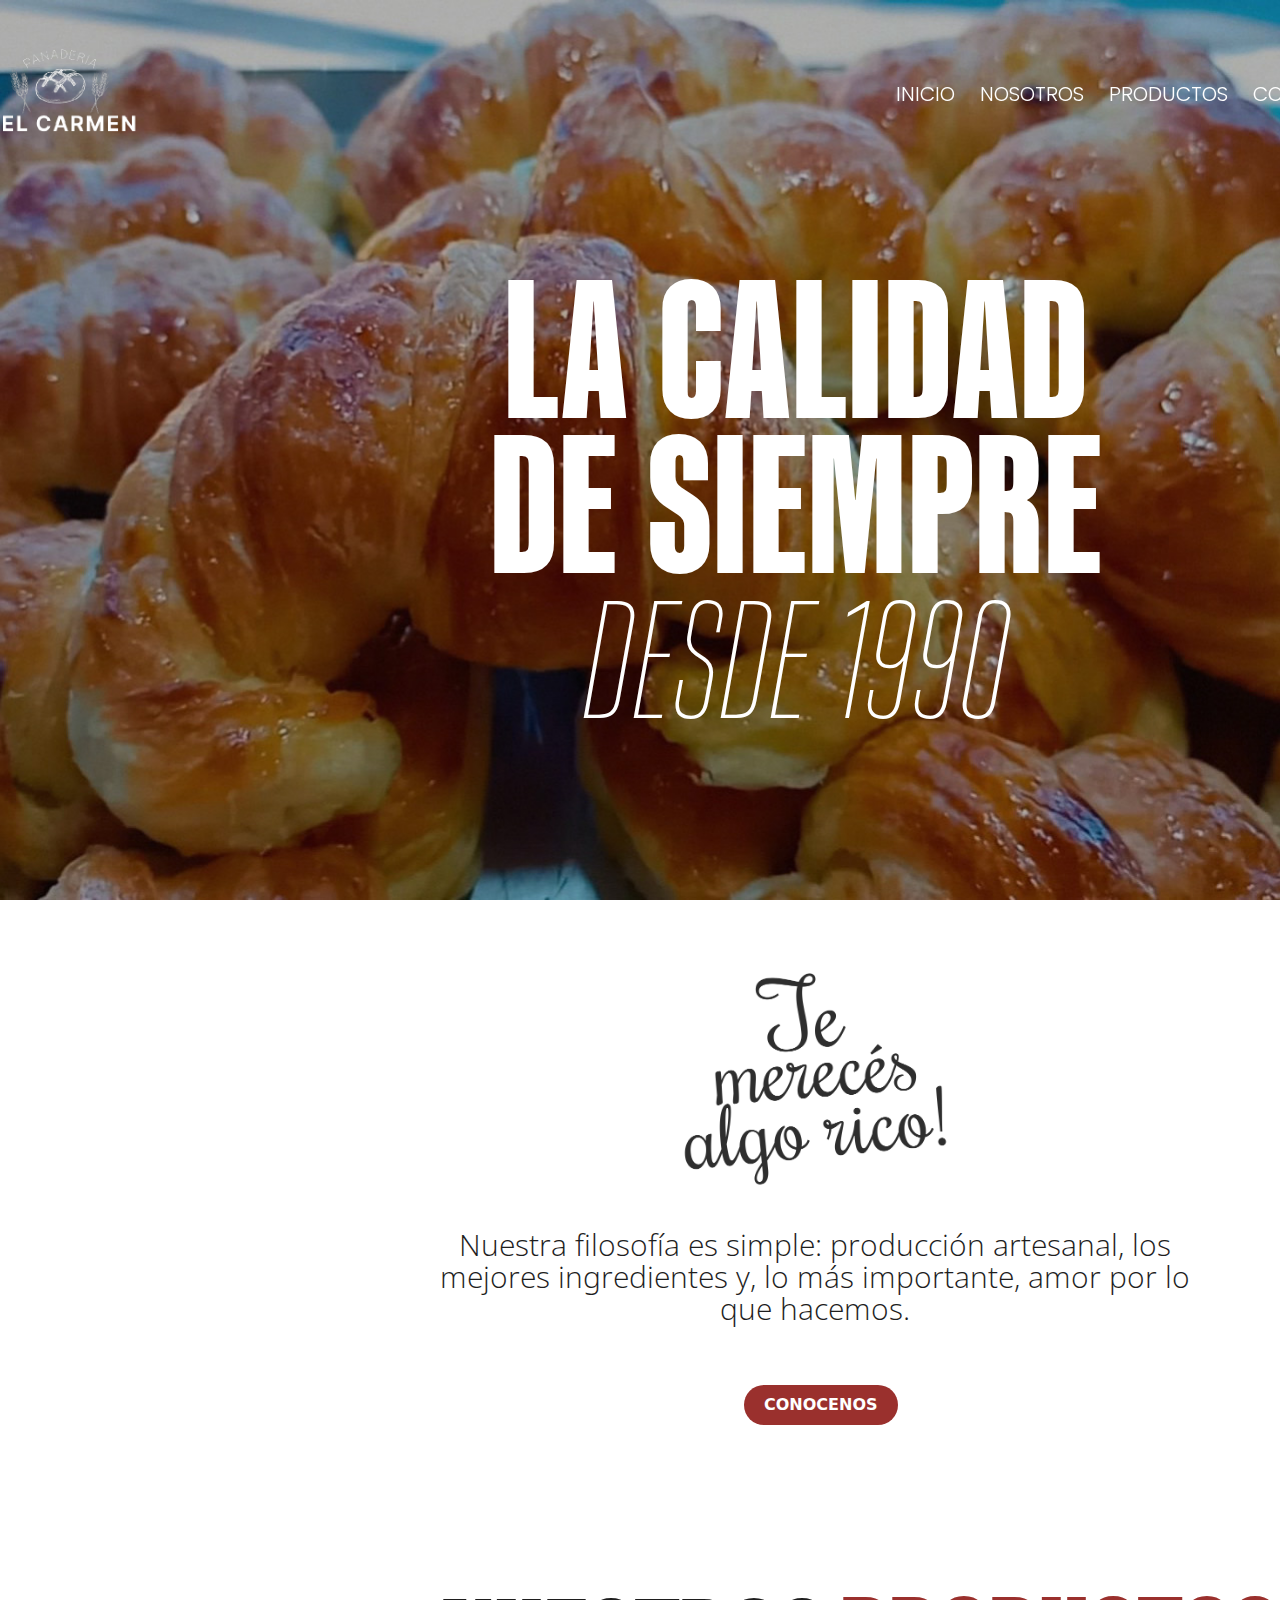
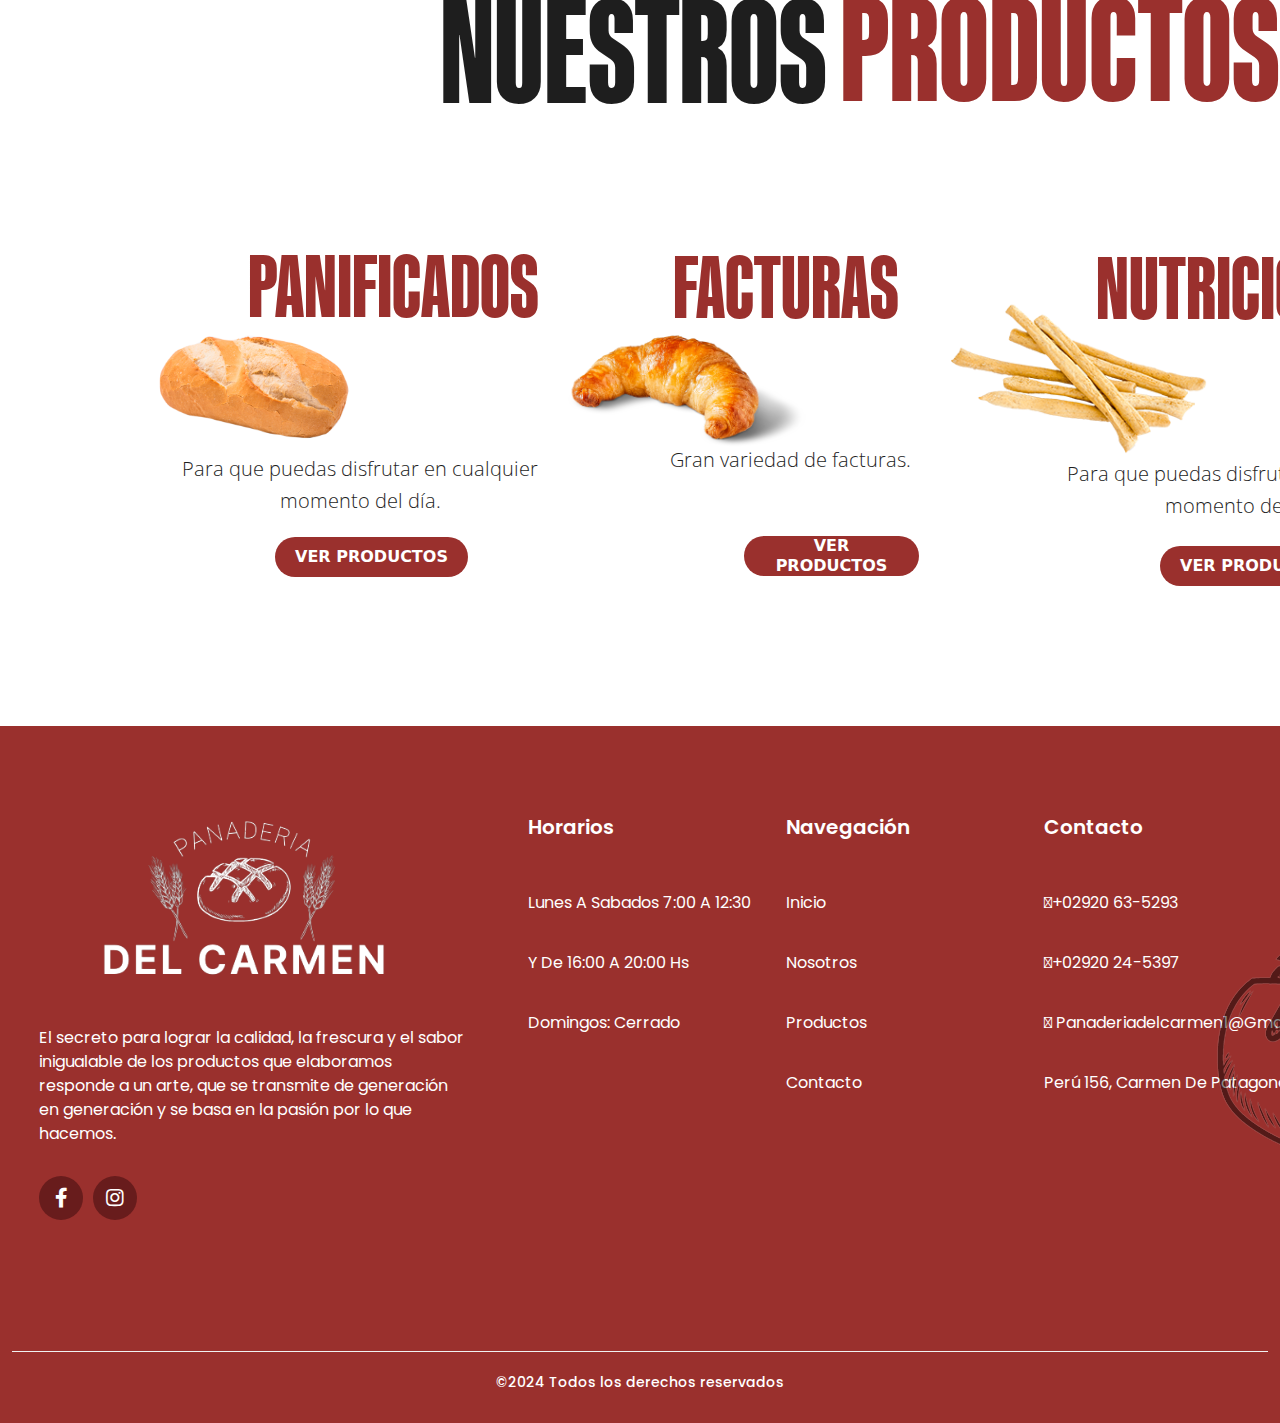
==== commit 4963c813: "Add files via upload" ====
--- a/index.html
+++ b/index.html
@@ -1,152 +1,152 @@
-<!DOCTYPE html>
-<html lang="en">
-<head>
-    <meta charset="UTF-8">
-    <meta name="viewport" content="width=device-width, initial-scale=1.0">
-    <link rel="shortcut icon" href="/img/imgPanaderia.png" type="image/x-icon">
-    <link rel="icon" href="/img/image (1).png" type="image/x-icon">
-    <title>Panaderia Del Carmen</title>
-    <link rel="stylesheet" href="style.css">
-    <link rel="preconnect" href="https://fonts.googleapis.com">
-    <link rel="preconnect" href="https://fonts.gstatic.com" crossorigin>
-    <link href="https://fonts.googleapis.com/css2?family=DM+Sans&family=Inter:wght@100;200;300;400;500;600;700;800;900&family=Open+Sans:ital,wght@0,300;1,300&family=Poppins:ital,wght@0,100;0,200;0,300;0,400;0,500;0,600;0,700;0,800;0,900;1,100;1,300;1,400;1,500;1,600&display=swap" rel="stylesheet">
-    <link
-    rel="stylesheet"
-    href="https://cdnjs.cloudflare.com/ajax/libs/font-awesome/6.0.0-beta3/css/all.min.css"
-    integrity="sha512-Fo3rlrZj/k7ujTnHg4CGR2D7kSs0v4LLanw2qksYuRlEzO+tcaEPQogQ0KaoGN26/zrn20ImR1DfuLWnOo7aBA=="
-    crossorigin="anonymous"
-    referrerpolicy="no-referrer"
-  />
-  <link
-  rel="stylesheet"
-  href="https://cdnjs.cloudflare.com/ajax/libs/animate.css/4.1.1/animate.min.css"
-/>
-  <link rel="stylesheet" href="https://cdnjs.cloudflare.com/ajax/libs/font-awesome/5.15.3/css/all.min.css"/>
-</head>
-<body>
-  <nav class="navbar">
-    <div class="content">
-      <div class="logo">
-        <img onclick="location.href='index.html'" class="logo-img" src="img/logomain.png" alt="">
-      </div>
-      <ul class="menu-list">
-        <div class="icon cancel-btn">
-          <i class="fas fa-times"></i>
-        </div>
-        <li><a href="index.html">INICIO</a></li>
-        <li><a href="nosotros.html">NOSOTROS</a></li>
-        <li><a href="productos.html">PRODUCTOS</a></li>
-        <li><a href="contacto.html">CONTACTO</a></li>
-      </ul>
-      <div class="icon menu-btn">
-        <i class="fas fa-bars"></i>
-      </div>
-    </div>
-  </nav>
-  <section class="home">
-        <img src="img/fonto.jpg" alt="background">
-        <div class="content">
-            <h1 class="animate__animated animate__fadeInLeft" >LA CALIDAD</h1>
-            <h1 class="animate__animated animate__fadeInRight deSiempre" >DE SIEMPRE</h1>
-            <h1 class="animate__animated animate__fadeInLeft Desde">DESDE 1990</h1>
-        </div>
-  </section>
-  <!--Parte 2-->
-  <div class="container-1">
-    <img src="/img/FrasePanaderia.png" alt="FrasePanaderia">
-    <h1>Nuestra filosofía es simple: producción artesanal, los mejores ingredientes y, lo más importante, amor por lo que hacemos.</h1>
-    <button onclick="location.href='nosotros.html'" class="button-18">CONOCENOS</button>
-  </div>
-
-
-
-  <div class="container-2">
-    <h1 class="Nuestros">NUESTROS</h1> <h1 class="Productos">PRODUCTOS</h1>
-    <div class="Panificados-container" >
-      <h1 class="Panificados">PANIFICADOS</h1>
-      <img class="Pan" src="/img/panificados_img4.png" alt="">
-      <p class="Panificados-p">Para que puedas disfrutar en cualquier momento del día.</p>
-      <button onclick="location.href='productos.html'" class="button-1">VER PRODUCTOS</button>
-    </div>
-
-    <div class="Facturas-container"> 
-      <h1 class="Facturas">FACTURAS</h1>
-      <img class="Factura" src="/img/home_producto_img.png" alt="">
-      <p class="Facturas-p">Gran variedad de facturas.</p>
-      <button onclick="location.href='productos.html'" class="button-2">VER PRODUCTOS</button>
-    </div> 
-
-    <div class="Nutricional-container">
-      <h1 class="Nutricional">NUTRICIONAL</h1>
-      <img class="Grisin" src="/img/home_producto_nutricional.png" alt="">
-      <p class="Nutricional-p">Para que puedas disfrutar en cualquier momento del día.</p>
-      <button onclick="location.href='productos.html'" class="button-3">VER PRODUCTOS</button>
-    </div>
-  </div>
-    <!--Footer-->
-  
-    <footer>
-      <div class="container-f">
-        <div class="wrapper">
-          <div class="footer-widget">
-            <a href="#">
-              <img src="img/logo-panaderia.png" class="logo" />
-            </a>
-            <p class="desc">
-              El secreto para lograr la calidad, la frescura y el sabor inigualable de los productos que elaboramos responde a un arte, que se transmite de generación en generación y se basa en la pasión por lo que hacemos.
-            </p>
-            <ul class="socials">
-              <li>
-                <a Target="_blank" href="https://www.facebook.com/profile.php?id=100091961867777">
-                  <i class="fab fa-facebook-f"></i>
-                </a>
-              </li>
-              <li>
-                <a Target="_blank" href="https://www.instagram.com/panaderiadelcarmen2/">
-                  <i class="fab fa-instagram"></i>
-                </a>
-              </li>
-            </ul>
-          </div>
-          <div class="footer-widget">
-            <h6>Horarios</h6>
-            <ul class="links">
-              <li><a href="#">Lunes a Sabados 7:00 a 12:30</a></li>
-              <li><a href="#">y de 16:00 a 20:00 hs</a></li>
-              <li><a href="#">Domingos: Cerrado</a></li>
-            </ul>
-          </div>
-          <div class="footer-widget">
-            <h6>Navegación</h6>
-            <ul class="links">
-              <li><a href="#">Inicio</a></li>
-              <li><a href="#">Nosotros</a></li>
-              <li><a href="#">Productos</a></li>
-              <li><a href="#">Contacto</a></li>
-            </ul>
-          </div>
-          <div class="footer-widget">
-            <h6>Contacto</h6>
-            <ul class="links">
-              <li><i class="fa-solid fa-phone" style="color: #ffffff;"></i><a href="#">+02920 63-5293</a></li>
-              <li><i class="fa-solid fa-phone" style="color: #ffffff;"></i><a href="#">+02920 24-5397</a></li>
-              <li><i class="fa-solid fa-envelope" style="color: #ffffff;"></i><a href="#"> panaderiadelcarmen1@gmail.com</a></li>
-              <li><i class="fa-solid fa-location-dot" style="color: #ffffff;"></i><a target="_blank" href="https://www.google.com/maps/place/Per%C3%BA+156,+B8504+Carmen+de+Patagones,+Provincia+de+Buenos+Aires/@-40.7969932,-62.973578,17z/data=!3m1!4b1!4m6!3m5!1s0x95f6a2822008f0ad:0x929745067b9a00ca!8m2!3d-40.7969932!4d-62.973578!16s%2Fg%2F11s_vkjvwb?entry=ttu"> Perú 156, Carmen de Patagones</a></li>
-              <img class="imagen-bread" src="img/Creative_Bakery_and_Bread_Logo__2_-removebg-preview.png" alt="">
-            </ul>
-          </div>
-        </div>
-        <div class="footer-img">
-
-        </div>
-        <div class="copyright-wrapper">
-          <p>
-             ©2023  Todos los derechos reservados
-          </p>
-        </div>
-      </div>
-    </footer>
-
-    <script src="App.js"></script>
-</body>
+<!DOCTYPE html>
+<html lang="en">
+<head>
+    <meta charset="UTF-8">
+    <meta name="viewport" content="width=device-width, initial-scale=1.0">
+    <link rel="shortcut icon" href="/img/imgPanaderia.png" type="image/x-icon">
+    <link rel="icon" href="/img/image (1).png" type="image/x-icon">
+    <title>Panaderia Del Carmen</title>
+    <link rel="stylesheet" href="style.css">
+    <link rel="preconnect" href="https://fonts.googleapis.com">
+    <link rel="preconnect" href="https://fonts.gstatic.com" crossorigin>
+    <link href="https://fonts.googleapis.com/css2?family=DM+Sans&family=Inter:wght@100;200;300;400;500;600;700;800;900&family=Open+Sans:ital,wght@0,300;1,300&family=Poppins:ital,wght@0,100;0,200;0,300;0,400;0,500;0,600;0,700;0,800;0,900;1,100;1,300;1,400;1,500;1,600&display=swap" rel="stylesheet">
+    <link
+    rel="stylesheet"
+    href="https://cdnjs.cloudflare.com/ajax/libs/font-awesome/6.0.0-beta3/css/all.min.css"
+    integrity="sha512-Fo3rlrZj/k7ujTnHg4CGR2D7kSs0v4LLanw2qksYuRlEzO+tcaEPQogQ0KaoGN26/zrn20ImR1DfuLWnOo7aBA=="
+    crossorigin="anonymous"
+    referrerpolicy="no-referrer"
+  />
+  <link
+  rel="stylesheet"
+  href="https://cdnjs.cloudflare.com/ajax/libs/animate.css/4.1.1/animate.min.css"
+/>
+  <link rel="stylesheet" href="https://cdnjs.cloudflare.com/ajax/libs/font-awesome/5.15.3/css/all.min.css"/>
+</head>
+<body>
+  <nav class="navbar">
+    <div class="content">
+      <div class="logo">
+        <img onclick="location.href='index.html'" class="logo-img" src="img/logomain.png" alt="">
+      </div>
+      <ul class="menu-list">
+        <div class="icon cancel-btn">
+          <i class="fas fa-times"></i>
+        </div>
+        <li><a href="index.html">INICIO</a></li>
+        <li><a href="nosotros.html">NOSOTROS</a></li>
+        <li><a href="productos.html">PRODUCTOS</a></li>
+        <li><a href="contacto.html">CONTACTO</a></li>
+      </ul>
+      <div class="icon menu-btn">
+        <i class="fas fa-bars"></i>
+      </div>
+    </div>
+  </nav>
+  <section class="home">
+        <img src="img/fonto.jpg" alt="background">
+        <div class="content">
+            <h1 class="animate__animated animate__fadeInLeft" >LA CALIDAD</h1>
+            <h1 class="animate__animated animate__fadeInRight deSiempre" >DE SIEMPRE</h1>
+            <h1 class="animate__animated animate__fadeInLeft Desde">DESDE 1990</h1>
+        </div>
+  </section>
+  <!--Parte 2-->
+  <div class="container-1">
+    <img src="/img/FrasePanaderia.png" alt="FrasePanaderia">
+    <h1>Nuestra filosofía es simple: producción artesanal, los mejores ingredientes y, lo más importante, amor por lo que hacemos.</h1>
+    <button onclick="location.href='nosotros.html'" class="button-18">CONOCENOS</button>
+  </div>
+
+
+
+  <div class="container-2">
+    <h1 class="Nuestros">NUESTROS</h1> <h1 class="Productos">PRODUCTOS</h1>
+    <div class="Panificados-container" >
+      <h1 class="Panificados">PANIFICADOS</h1>
+      <img class="Pan" src="/img/panificados_img4.png" alt="">
+      <p class="Panificados-p">Para que puedas disfrutar en cualquier momento del día.</p>
+      <button onclick="location.href='productos.html'" class="button-1">VER PRODUCTOS</button>
+    </div>
+
+    <div class="Facturas-container"> 
+      <h1 class="Facturas">FACTURAS</h1>
+      <img class="Factura" src="/img/home_producto_img.png" alt="">
+      <p class="Facturas-p">Gran variedad de facturas.</p>
+      <button onclick="location.href='productos.html'" class="button-2">VER PRODUCTOS</button>
+    </div> 
+
+    <div class="Nutricional-container">
+      <h1 class="Nutricional">NUTRICIONAL</h1>
+      <img class="Grisin" src="/img/home_producto_nutricional.png" alt="">
+      <p class="Nutricional-p">Para que puedas disfrutar en cualquier momento del día.</p>
+      <button onclick="location.href='productos.html'" class="button-3">VER PRODUCTOS</button>
+    </div>
+  </div>
+    <!--Footer-->
+  
+    <footer>
+      <div class="container-f">
+        <div class="wrapper">
+          <div class="footer-widget">
+            <a href="#">
+              <img src="img/logo-panaderia.png" class="logo" />
+            </a>
+            <p class="desc">
+              El secreto para lograr la calidad, la frescura y el sabor inigualable de los productos que elaboramos responde a un arte, que se transmite de generación en generación y se basa en la pasión por lo que hacemos.
+            </p>
+            <ul class="socials">
+              <li>
+                <a Target="_blank" href="https://www.facebook.com/profile.php?id=100091961867777">
+                  <i class="fab fa-facebook-f"></i>
+                </a>
+              </li>
+              <li>
+                <a Target="_blank" href="https://www.instagram.com/panaderiadelcarmen2/">
+                  <i class="fab fa-instagram"></i>
+                </a>
+              </li>
+            </ul>
+          </div>
+          <div class="footer-widget">
+            <h6>Horarios</h6>
+            <ul class="links">
+              <li><a href="#">Lunes a Sabados 7:00 a 12:30</a></li>
+              <li><a href="#">y de 16:00 a 20:00 hs</a></li>
+              <li><a href="#">Domingos: Cerrado</a></li>
+            </ul>
+          </div>
+          <div class="footer-widget">
+            <h6>Navegación</h6>
+            <ul class="links">
+              <li><a href="#">Inicio</a></li>
+              <li><a href="#">Nosotros</a></li>
+              <li><a href="#">Productos</a></li>
+              <li><a href="#">Contacto</a></li>
+            </ul>
+          </div>
+          <div class="footer-widget">
+            <h6>Contacto</h6>
+            <ul class="links">
+              <li><i class="fa-solid fa-phone" style="color: #ffffff;"></i><a href="#">+02920 63-5293</a></li>
+              <li><i class="fa-solid fa-phone" style="color: #ffffff;"></i><a href="#">+02920 24-5397</a></li>
+              <li><i class="fa-solid fa-envelope" style="color: #ffffff;"></i><a href="#"> panaderiadelcarmen1@gmail.com</a></li>
+              <li><i class="fa-solid fa-location-dot" style="color: #ffffff;"></i><a target="_blank" href="https://www.google.com/maps/place/Per%C3%BA+156,+B8504+Carmen+de+Patagones,+Provincia+de+Buenos+Aires/@-40.7969932,-62.973578,17z/data=!3m1!4b1!4m6!3m5!1s0x95f6a2822008f0ad:0x929745067b9a00ca!8m2!3d-40.7969932!4d-62.973578!16s%2Fg%2F11s_vkjvwb?entry=ttu"> Perú 156, Carmen de Patagones</a></li>
+              <img class="imagen-bread" src="img/Creative_Bakery_and_Bread_Logo__2_-removebg-preview.png" alt="">
+            </ul>
+          </div>
+        </div>
+        <div class="footer-img">
+
+        </div>
+        <div class="copyright-wrapper">
+          <p>
+             ©2024  Todos los derechos reservados
+          </p>
+        </div>
+      </div>
+    </footer>
+
+    <script src="App.js"></script>
+</body>
 </html>--- a/style.css
+++ b/style.css
@@ -1,4066 +1,4066 @@
-
-@import url('https://fonts.googleapis.com/css2?family=DM+Sans&family=Inter:wght@100;200;300;400;500;600;700;800;900&family=Open+Sans:ital,wght@0,300;1,300&family=Poppins:ital,wght@0,100;0,200;0,300;0,400;0,500;0,600;0,700;0,800;0,900;1,100;1,300;1,400;1,500;1,600&display=swap');
-
-
-@font-face {
-    font-family:KanedaGothic;
-    src: url(assets/KanedaGothic-ExtraBold.ttf);
-    font-weight: 1 1000;
-}
-
-@font-face {
-    font-family:KanedaGothic2 ;
-    src: url(assets/KanedaGothic-ExtraLightItalic.ttf);
-    font-weight: 1 1000;
-}
-
-@font-face {
-  font-family:KanedaGothicR ;
-  src: url(assets/KanedaGothic-Regular.ttf);
-  font-weight: 1 1000;
-}
-
-* {
-    padding: 0;
-    margin: 0;
-    box-sizing: border-box;
-    
-}
-
-/* custom scroll bar */
-::-webkit-scrollbar {
-  width: 10px;
-}
-::-webkit-scrollbar-track {
-  background: #f1f1f1;
-}
-::-webkit-scrollbar-thumb {
-  background: #888;
-}
-::selection{
-background: rgb(0,123,255,0.3);
-}
-
-body{
-    font-family:  "Poppins" , "Inter" , "Open Sans", "KanedaGothic"!important;
-    overflow-x: hidden;
-} 
-.navbar{
-  position: fixed;
-  width: 100%;
-  z-index: 2;
-  padding: 25px 0;
-  transition: all 0.3s ease;
-}
-.navbar.sticky {
-  z-index: 900;
-  background: #9A302D;
-  padding: 0px 0;
-  height: 130px;
-  box-shadow: 0px 3px 5px 0px rgba(0,0,0,0.1);
-}
-.navbar .content{
-  display: flex;
-  align-items: center;
-  justify-content: space-between;
-}
-
-.navbar .logo {
-    margin-left: -100px;
-    margin-top: -35px;
-}
-
-.navbar .logo-img {
-  width: 163px;
-  margin-top: 22px;
-  cursor: pointer;
-}
-.navbar .menu-list {
-  display: inline-flex;
-  width: 330px;
-  margin-top: -25px;
-}
-
-
-
-.menu-list li{
-  list-style: none;
-}
-.menu-list li a {
-  color: #fff;
-  font-size: 20px;
-  font-weight: 300;
-  margin-left: 25px;
-  text-decoration: none;
-  transition: all 0.3s ease;
-}
-
-
-.menu-list li a:hover{
-  color: #5a0505;
-}
-
-.home{
-    position: relative;
-    width: 100%;
-    min-height: 100vh;
-    display: flex;
-    justify-content: center;
-    flex-direction: column;
-}
-
-.home .content {
-  z-index: 800;
-  color: #ffff;
-  width: 532px;
-  margin-left: 350px;
-  margin-top: 130px;
-}
-
-.home .content h1 {
-  font-size: 200px;
-  font-weight: 900;
-  font-family: "KanedaGothic" !important;
-  text-transform: uppercase;
-  letter-spacing: 2px;
-  line-height: 75px;
-  margin-bottom: 80px;
-  margin-left: 130px;
-  width: 650px;
-}
-
-.home .content .deSiempre {
-  font-size: 200px;
-  font-weight: 900;
-  font-family: "KanedaGothic" !important;
-  text-transform: uppercase;
-  letter-spacing: 2px;
-  line-height: 75px;
-  margin-bottom: 80px;
-  margin-left: 116px;
-  width: 650px;
-}
-
-.home .content .Desde {
-  font-size: 170px;
-  font-weight: 300;
-  font-family: "KanedaGothic2" !important;
-  text-transform: uppercase;
-  letter-spacing: 2px;
-  line-height: 75px;
-  width: 450px;
-  margin-bottom: 44px;
-  margin-left: 210px;
-}
-
-.content {
-    max-width: 1170px;
-    margin-left: auto;
-    margin-right: auto;
-    padding: 0px;
-    color: #222;
-}
-.home img {
-    z-index: 000;
-    position: absolute;
-    top: 0;
-    left: 0;
-    width: 100%;
-    height: 100%;
-    object-fit: cover;
-}
-.icon{
-  color: #fff;
-  font-size: 20px;
-  cursor: pointer;
-  display: none;
-}
-.menu-list .cancel-btn {
-  position: absolute;
-  right: -18px;
-  top: 46px;
-}
-
-
-/* Container 1*/
-.container-1 {
-    max-height: 1200px;
-}
-
-.container-1 img{
-    width: 270px;
-    margin-left: 680px;
-    margin-top: 0px
-}
-
-.container-1 h1{
-    color: #1E1E1E;
-    text-align: center;
-    font-feature-settings: 'salt' on, 'liga' off;
-    font-family: "Open Sans";
-    font-size: 30px;
-    font-style: normal;
-    font-weight: 300;
-    line-height: 32px;
-    width: 755px;
-    margin-left: 437px;
-    margin-top: -60px;
-}
-
-/* CSS */
-.button-18 {
-  align-items: center;
-  background-color: #9A302D;
-  border: 0;
-  border-radius: 100px;
-  box-sizing: border-box;
-  color: #ffffff;
-  cursor: pointer;
-  display: inline-flex;
-  font-family: -apple-system, system-ui, system-ui, "Segoe UI", Roboto, "Helvetica Neue", "Fira Sans", Ubuntu, Oxygen, "Oxygen Sans", Cantarell, "Droid Sans", "Apple Color Emoji", "Segoe UI Emoji", "Segoe UI Symbol", "Lucida Grande", Helvetica, Arial, sans-serif;
-  font-size: 16px;
-  font-weight: 600;
-  justify-content: center;
-  line-height: 20px;
-  max-width: 480px;
-  min-height: 40px;
-  min-width: 0px;
-  overflow: hidden;
-  padding: 0px;
-  padding-left: 20px;
-  padding-right: 20px;
-  text-align: center;
-  touch-action: manipulation;
-  transition: background-color 0.167s cubic-bezier(0.4, 0, 0.2, 1) 0s, box-shadow 0.167s cubic-bezier(0.4, 0, 0.2, 1) 0s, color 0.167s cubic-bezier(0.4, 0, 0.2, 1) 0s;
-  user-select: none;
-  -webkit-user-select: none;
-  vertical-align: middle;
-  margin-left: 744px;
-  margin-top: 50px;
-  margin-bottom: 40px;
-}
-
-.button-18:hover,
-.button-18:focus { 
-  background-color: #7c3432;
-  color: #ffffff;
-}
-
-.button-18:active {
-  background: #6e2b29;
-  color: rgb(255, 255, 255, .7);
-}
-
-.button-18:disabled { 
-  cursor: not-allowed;
-  background: rgba(0, 0, 0, .08);
-  color: rgba(0, 0, 0, .3);
-}
-
-/* Container 2*/
-
-.container-2 {
-    margin-bottom: 100px;
-}
-
-.container-2 .Productos {
-  color: #9A302D;
-  text-align: center;
-  font-feature-settings: 'salt' on, 'liga' off;
-  font-family: "Kaneda Gothic" !important;
-  font-size: 150px;
-  font-style: normal;
-  font-weight: 400;
-  line-height: 32px;
-  width: 230px;
-      margin-left: 810px;
-  margin-top: -44px;
-}
-.container-2 .Nuestros {
-  color: #1E1E1E;
-  text-align: center;
-  font-feature-settings: 'salt' on, 'liga' off;
-  font-family: "Kaneda Gothic" !important;
-  font-size: 150px;
-  font-style: normal;
-  font-weight: 400;
-  line-height: 32px;
-  padding-top: 150px;
-  margin-left: 440px;
-  width: 290px;
-}
-
-.container-2 .Panificados {
-  color: #9A302D;
-  text-align: center;
-  font-feature-settings: 'salt' on, 'liga' off;
-  font-family: "Kaneda Gothic" !important;
-  font-size: 90px;
-  font-style: normal;
-  font-weight: 400;
-  line-height: 32px;
-  width: 222px;
-  margin-left: 248px;
-  margin-top: 205px;
-}
-
-.container-2 .Pan {
-    width: 209px;
-    margin-left: 148px;
-    margin-top: -35px;
-    
-}
-
-.container-2 .Panificados-p {
-    color: #1E1E1E;
-text-align: center;
-font-feature-settings: 'salt' on, 'liga' off;
-font-family: Open Sans;
-font-size: 20px;
-font-style: normal;
-font-weight: 300;
-line-height: 32px; /* 160% */
-width: 420px;
-margin-left: 150px;
-margin-top: -40px;
-}
-
-.container-2 .Facturas {
-  color: #9A302D;
-  text-align: center;
-  font-feature-settings: 'salt' on, 'liga' off;
-  font-family: "Kaneda Gothic" !important;
-  font-size: 90px;
-  font-style: normal;
-  font-weight: 400;
-  line-height: 32px;
-  width: 208px;
-  margin-top: -346px;
-  margin-left: 673px;
-}
-
-.container-2 .Facturas-p {
-    color: #1E1E1E;
-    text-align: center;
-    font-feature-settings: 'salt' on, 'liga' off;
-    font-family: Open Sans;
-    font-size: 20px;
-    font-style: normal;
-    font-weight: 300;
-    line-height: 32px; /* 160% */
-    width: 420px;
-    margin-left: 580px;
-    margin-top: -40px;
-}
-
-.container-2 .Factura {
-    width: 283px;
-    margin-left: 531px;
-    margin-top: -25px;
-    
-}
-
-.container-2 .Nutricional {
-  color: #9A302D;
-  text-align: center;
-  font-feature-settings: 'salt' on, 'liga' off;
-  font-family: "Kaneda Gothic"!important;
-  font-size: 90px;
-  font-style: normal;
-  font-weight: 400;
-  line-height: 32px;
-  width: 107px;
-  margin-top: -344px;
-  margin-left: 1096px;
-}
-
-.container-2 .Grisin {
-    width: 258px;
-    margin-left: 950px;
-    margin-top: -15px;
-    
-}
-
-.container-2 .Nutricional-p {
-    color: #1E1E1E;
-    text-align: center;
-    font-feature-settings: 'salt' on, 'liga' off;
-    font-family: Open Sans;
-    font-size: 20px;
-    font-style: normal;
-    font-weight: 300;
-    line-height: 32px; /* 160% */
-    width: 420px;
-    margin-left: 1035px;
-    margin-top: -4px;
-}
-
-
-.container-2 .Panificados-container .button-1 {
-    align-items: center;
-    background-color: #9A302D;
-    border: 0;
-    border-radius: 100px;
-    box-sizing: border-box;
-    color: #ffffff;
-    cursor: pointer;
-    display: inline-flex;
-    font-family: -apple-system, system-ui, system-ui, "Segoe UI", Roboto, "Helvetica Neue", "Fira Sans", Ubuntu, Oxygen, "Oxygen Sans", Cantarell, "Droid Sans", "Apple Color Emoji", "Segoe UI Emoji", "Segoe UI Symbol", "Lucida Grande", Helvetica, Arial, sans-serif;
-    font-size: 16px;
-    font-weight: 600;
-    justify-content: center;
-    line-height: 20px;
-    max-width: 480px;
-    min-height: 40px;
-    min-width: 0px;
-    overflow: hidden;
-    padding: 0px;
-    padding-left: 20px;
-    padding-right: 20px;
-    text-align: center;
-    touch-action: manipulation;
-    transition: background-color 0.167s cubic-bezier(0.4, 0, 0.2, 1) 0s, box-shadow 0.167s cubic-bezier(0.4, 0, 0.2, 1) 0s, color 0.167s cubic-bezier(0.4, 0, 0.2, 1) 0s;
-    user-select: none;
-    -webkit-user-select: none;
-    vertical-align: middle;
-    margin-left: 275px;
-    margin-top: 10px;
-    margin-bottom: 40px;;
-  }
-  
-  .container-2 .Panificados-container .button-1:hover,
-  .container-2 .Panificados-container .button-1:focus { 
-    background-color: #7c3432;
-    color: #ffffff;
-  }
-  
-  .container-2 .Panificados-container .button-1:active {
-    background: #6e2b29;
-    color: rgb(255, 255, 255, .7);
-  }
-  
-  .container-2 .Panificados-container .button-1:disabled { 
-    cursor: not-allowed;
-    background: rgba(0, 0, 0, .08);
-    color: rgba(0, 0, 0, .3);
-  }
-
-  .button-2 {
-    align-items: center;
-    background-color: #9A302D;
-    border: 0;
-    border-radius: 100px;
-    box-sizing: border-box;
-    color: #ffffff;
-    cursor: pointer;
-    display: inline-flex;
-    font-family: -apple-system, system-ui, system-ui, "Segoe UI", Roboto, "Helvetica Neue", "Fira Sans", Ubuntu, Oxygen, "Oxygen Sans", Cantarell, "Droid Sans", "Apple Color Emoji", "Segoe UI Emoji", "Segoe UI Symbol", "Lucida Grande", Helvetica, Arial, sans-serif;
-    font-size: 16px;
-    font-weight: 600;
-    justify-content: center;
-    line-height: 20px;
-    max-width: 480px;
-    min-height: 40px;
-    min-width: 0px;
-    overflow: hidden;
-    padding: 0px;
-    padding-left: 20px;
-    padding-right: 20px;
-    text-align: center;
-    touch-action: manipulation;
-    transition: background-color 0.167s cubic-bezier(0.4, 0, 0.2, 1) 0s, box-shadow 0.167s cubic-bezier(0.4, 0, 0.2, 1) 0s, color 0.167s cubic-bezier(0.4, 0, 0.2, 1) 0s;
-    user-select: none;
-    -webkit-user-select: none;
-    vertical-align: middle;
-    margin-left: 744px;
-    margin-top: 50px;
-    margin-bottom: 40px;
-  }
-  
-  .button-2:hover,
-  .button-2:focus { 
-    background-color: #7c3432;
-    color: #ffffff;
-  }
-  
-  .button-2:active {
-    background: #6e2b29;
-    color: rgb(255, 255, 255, .7);
-  }
-  
-  .button-2:disabled { 
-    cursor: not-allowed;
-    background: rgba(0, 0, 0, .08);
-    color: rgba(0, 0, 0, .3);
-  }
-
-  .button-3 {
-    align-items: center;
-    background-color: #9A302D;
-    border: 0;
-    border-radius: 100px;
-    box-sizing: border-box;
-    color: #ffffff;
-    cursor: pointer;
-    display: inline-flex;
-    font-family: -apple-system, system-ui, system-ui, "Segoe UI", Roboto, "Helvetica Neue", "Fira Sans", Ubuntu, Oxygen, "Oxygen Sans", Cantarell, "Droid Sans", "Apple Color Emoji", "Segoe UI Emoji", "Segoe UI Symbol", "Lucida Grande", Helvetica, Arial, sans-serif;
-    font-size: 16px;
-    font-weight: 600;
-    justify-content: center;
-    line-height: 20px;
-    max-width: 480px;
-    min-height: 40px;
-    min-width: 0px;
-    overflow: hidden;
-    padding: 0px;
-    padding-left: 20px;
-    padding-right: 20px;
-    text-align: center;
-    touch-action: manipulation;
-    transition: background-color 0.167s cubic-bezier(0.4, 0, 0.2, 1) 0s, box-shadow 0.167s cubic-bezier(0.4, 0, 0.2, 1) 0s, color 0.167s cubic-bezier(0.4, 0, 0.2, 1) 0s;
-    user-select: none;
-    -webkit-user-select: none;
-    vertical-align: middle;
-    margin-left: 1160px;
-    margin-top: 14px;
-    margin-bottom: 40px;
-  }
-  
-  .button-3:hover,
-  .button-3:focus { 
-    background-color: #7c3432;
-    color: #ffffff;
-  }
-  
-  .button-3:active {
-    background: #6e2b29;
-    color: rgb(255, 255, 255, .7);
-  }
-  
-  .button-3:disabled { 
-    cursor: not-allowed;
-    background: rgba(0, 0, 0, .08);
-    color: rgba(0, 0, 0, .3);
-  }
-
-  .Facturas-container {
-    width: 919px;
-  }
-
-  .Nutricional-container {
-    width: 1400px;
-  }
-
-  
-/* Footer*/
-
-  footer {
-    position: relative;
-    width: 100%;
-    height: auto;
-    padding-top: 80px;
-    background-color: #9A302D;
-    overflow: hidden;
-  }
-  
-  .container-f {
-    width: 100%;
-    max-width: 1320px;
-    margin: 0 auto;
-    padding: 0 12px;
-  }
-  
-  .wrapper {
-    display: flex;
-    justify-content: space-between;
-    flex-direction: row;
-    flex-wrap: wrap;
-  }
-  
-  .wrapper .footer-widget {
-    width: calc(20% - 30px);
-    margin: 0 15px 50px;
-    padding: 0 12px;
-    line-height: 60px;
-
-  }
-  
-  .wrapper .footer-widget:nth-child(1) {
-    width: calc(40% - 50px);
-    margin-right: 15px;
-  }
-  
-  .wrapper .footer-widget .logo {
-    margin-bottom: -80px;
-    margin-top: -110px;
-    width: 410px;
-    vertical-align: middle;
-  }
-  
-  .wrapper .footer-widget p {
-    margin-bottom: 30px;
-    font-size: 16px;
-    line-height: 24px;
-    color: #fff;
-
-  }
-  
-  .wrapper .footer-widget .socials {
-    display: flex;
-    align-items: center;
-    justify-content: flex-start;
-  }
-  
-  .wrapper .footer-widget .socials li {
-    list-style: none;
-  }
-  
-  .wrapper .footer-widget .socials li a {
-    width: 44px;
-    height: 44px;
-    margin-right: 10px;
-    color: #ffffff;
-    background-color:#681c1c;
-    border-radius: 50%;
-    font-size: 20px;
-    text-decoration: none;
-    display: flex;
-    align-items: center;
-    justify-content: center;
-    transition: all 0.3s ease-out;
-  }
-  
-  .wrapper .footer-widget .socials li a:hover {
-    background-color: #5a0505;
-  }
-  
-  .wrapper .footer-widget h6 {
-    color: #ffffff;
-    margin: 10px 0 35px;
-    font-size: 20px;
-    font-weight: 600;
-  }
-
-  .links {
-    width: 500px;
-
-  }
-  
-  .wrapper .footer-widget .links li {
-    list-style: none;
-  }
-  
-  .wrapper .footer-widget .links li a {
-    color: #ffffff;
-    font-size: 16px;
-    text-decoration: none;
-    text-transform: capitalize;
-    transition: all 0.3s ease-out;
-  }
-  
-  .wrapper .footer-widget .links li a:hover {
-    color: #681c1c;
-  }
-  
-  .copyright-wrapper {
-    padding: 20px 0;
-    border-top: 1px solid rgb(241, 241, 241);
-  }
-  
-  .copyright-wrapper p {
-    color: #ffffff;
-    font-size: 14px;
-    font-weight: 500;
-    text-align: center;
-  }
-  
-  .copyright-wrapper p a {
-    color: inherit;
-    font-weight: 500;
-    text-decoration: none;
-    transition: all 0.3s ease-out;
-  }
-
- .imagen-bread {
-  margin-top: -337px;
-  margin-left: 110px;
-  overflow: hidden;
-  }
-  
-  .copyright-wrapper p a:hover {
-    color: #037ef3;
-  }
-
-  /* Nosotros*/
-
-  .navbar-2 {
-    position: fixed;
-    background: #9A302D;
-    width: 100%;
-    height: 70px;
-    z-index: 890;
-    padding: 25px 0;
-    transition: all 0.3s ease;
-}
-  
-  .navbar-2 .content {
-    display: flex;
-    align-items: center;
-    justify-content: space-between;
-    margin-top: -27px;
-}
-  
-  .navbar-2 .sticky{
-    z-index: 900;
-    background: #9A302D;
-    padding: 0px 0;
-    box-shadow: 0px 3px 5px 0px rgba(0,0,0,0.1);
-  }
-  
-  .navbar-2 .logo {
-    margin-left: -100px;
-    margin-top: -35px;
-  }
-  
-  .navbar-2 .logo-img {
-    width: 108px;
-    margin-top: 8px;
-    cursor: pointer;
-}
-.navbar-2 .menu-list {
-  display: inline-flex;
-  width: 358px;
-  margin-top: -2px;
-}
-
-  .home-container {
-    max-width: 100vw;
-  }
-
-  .home-container .home-nosotros {
-    position: relative;
-    width: 100%;
-    height: 60vh;
-    display: flex;
-    justify-content: center;
-    flex-direction: column;
-  }
-
-  .home-nosotros img {
-    z-index: 000;
-    position: absolute;
-    overflow: hidden;
-    left: 0;
-    width: 100%;
-    height: 100%;
-    object-fit: cover;
-}
-
-.home-nosotros .content {
-  z-index: 888;
-  color: #fff;
-  width: 100%;
-  margin-top: 120px;
-  overflow-y: hidden;
-  margin-left: 620px;
-}
-
-.home-nosotros .content h1 {
-  font-family: "KanedaGothic" !important;
-  font-size: 150px;
-  font-weight: 900;
-  letter-spacing: 3px;
-  margin-bottom: 40px;
-}
-
-.split-section {
-  width: 100%;
-  display: block;
-  position: relative;
-  overflow: hidden;
-  background-attachment: fixed;
-  background-repeat: no-repeat;
-  background-position: center center;
-  -webkit-background-size: cover;
-  -moz-background-size: cover;
-  -o-background-size: cover;
-  background-size: cover;
-}
-
-.split-section .relative {
-  position: relative;
-}
-
-.split-section-headings {
-  width: 50%;
-  position: relative;
-  overflow: hidden;
-  text-align: center;
-  -webkit-background-size: cover;
-  -moz-background-size: cover;
-  -o-background-size: cover;
-  background-size: cover;
-}
-
-.left {
-  float: left !important;
-}
-
-.ssh-table {
-  width: 100%;
-  min-height: 500px;
-  display: table;
-}
-
-.ssh-cell {
-  display: table-cell;
-  padding-left: 10px;
-  padding-right: 10px;
-  vertical-align: middle;
-  -webkit-background-size: cover;
-  -moz-background-size: cover;
-  -o-background-size: cover;
-  background-size: cover;
-  height: 650px;
-}
-
-
-.split-section-content {
-  width: 50%;
-  position: relative;
-  overflow: hidden;
-  -webkit-background-size: cover;
-  -moz-background-size: cover;
-  -o-background-size: cover;
-  background-size: cover;
-}
-
-.split-section-wrapper {
-  padding: 0px 80px;
-  margin-top: 30px;
-}
-
-.right {
-  float: right !important;
-}
-.page-section, .small-section {
-  /* width: 100%; */
-  display: block;
-  /* position: relative; */
-  /* overflow: hidden; */
-  background-attachment: fixed;
-  background-repeat: no-repeat;
-  background-position: center center;
-  /* -webkit-background-size: cover; */
-  -moz-background-size: cover;
-  -o-background-size: cover;
-  /* background-size: cover; */
-  /* -webkit-box-sizing: border-box; */
-  -moz-box-sizing: border-box;
-  box-sizing: border-box;
-  padding: 140px 0;
-}
-.bg-scroll {
-  background-attachment: scroll !important;
-}
-.text {
-  font-size: 16px;
-  font-weight: 300;
-  color: #5f5f5f;
-  line-height: 1.8;
-}
-.align-left {
-  text-align: left !important;
-}
-
-.text h1, .text h2, .text h3, .text h4, .text h5, .text h6 {
-  color: #111;
-}
-
-.mb-50 {
-  margin-bottom: 50px;
-}
-.mt-0 {
-  margin-top: 0!important;
-}
-.font-alt {
-  font-family: "KanedaGothic2", arial, sans-serif !important;
-  text-transform: uppercase;
-  letter-spacing: 0.3em;
-}
-h2 {
-  font-size: 28px;
-  
-}
-h1, h2, h3, h4, h5, h6 {
-  margin-bottom: 1.3em;
-  line-height: 1.4;
-  font-weight: 400;
-}
-h2, .h2 {
-  font-size: 50px;
-}
-h1, .h1, h2, .h2, h3, .h3 {
-  margin-top: 20px;
-  margin-bottom: 10px;
-}
-h1, h2, h3, h4, h5, h6, .h1, .h2, .h3, .h4, .h5, .h6 {
-  font-family: inherit;
-  font-weight: 500;
-  line-height: 1.1;
-  color: inherit;
-}
-
-.mb-50 {
-  margin-bottom: 50px;
-}
-p {
-  margin: 0 0 2em 0;
-}
-p {
-  margin: 0 0 10px;
-}
-
-*{
-  margin: 0;
-  padding: 0;
-  box-sizing: border-box;
-}
-
-.title-box {
-  max-width: 650px;
-  margin: auto;
-}
-
-.title-box h2 {
-  font-family: KanedaGothic2 !important;
-  font-size: 100px;
-  width: 650px;
-  margin-left: 120px;
-  margin-top: 105px;
-}
-
-.container-img{
-  width: 100%;
-  max-width: 1550px;
-  margin: auto;
-  margin-top: 60px;
-  margin-bottom: 60px;
-  display: grid;
-  grid-template-columns: repeat(3, 1fr);
-  grid-template-rows: 250px;
-  grid-gap: 20px;
-}
-.container-img .box-img figure{
-  width: 100%;
-  height: 100%;
-}
-.container-img .box-img img{
-  width: 100%;
-  height: 100%;
-  object-fit: cover;
-  border-radius: 20px;
-}
-.container-img .box-img:nth-child(1){
-  grid-column-start: span 2;
-}
-
-.container-img .box-img:nth-child(1){
-  grid-column-start: span 2;
-}
-
-.container-img .box-img:nth-child(4){
-  grid-row-start: span 2;
-}
-
-.container-img2{
-  width: 100%;
-  max-width: 1550px;
-  margin: auto;
-  margin-top: -40px;
-  margin-bottom: 60px;
-  display: grid;
-  grid-template-columns: repeat(3, 1fr);
-  grid-template-rows: 250px;
-  grid-gap: 20px;
-}
-.container-img2 .box-img2 figure{
-  width: 100%;
-  height: 100%;
-}
-.container-img2 .box-img2 img{
-  width: 100%;
-  height: 100%;
-  object-fit: cover;
-  border-radius: 20px;
-}
-.container-img .box-img2:nth-child(1){
-  grid-column-start: span 1;
-}
-
-.container-img .box-img2:nth-child(1){
-  grid-column-start: span 2;
-}
-
-.container-img .box-img2:nth-child(4){
-  grid-row-start: span 2;
-}
-
-/*CONTACT*/
-.contact-home {
-  position: relative;
-  width: 100%;
-  height: 40vh;
-  display: flex;
-  justify-content: center;
-  flex-direction: column;
-}
-
-.contact-home img {
-  z-index: 000;
-  position: absolute;
-  overflow: hidden;
-  left: 0;
-  width: 100%;
-  height: 100%;
-  object-fit: cover;
-}
-
-.contact-home .content {
-  z-index: 888;
-  color: #fff;
-  width: 100%;
-  margin-top: 80px;
-  overflow-y: hidden;
-  margin-left: 250px;
-  
-}
-
-.contact-home .content h1 {
-  font-family: KanedaGothicR !important;
-  font-size: 180px;
-  font-weight: 1000;
-  letter-spacing: 3px;
-  margin-bottom: 40px;
-  padding-left: 330px;
-  margin-top: -20px;
-}
-/*Contact form */
-
-
-
-.content {
-  max-width: 1170px;
-  margin-left: auto;
-  margin-right: auto;
-  padding: 1.5em;
-  color: #222;
-}
-
-ul {
-  list-style: none;
-  padding: 0;
-}
-
-.logo {
-  text-align: center;
-  font-size: 3em;
-}
-
-.logo span {
-  color: #B70E21;
-}
-
-.contact-wrapper {
-  box-shadow: 0 0 20px 0 rgba(255, 255, 255, .3);
-}
-
-.contact-wrapper > * {
-  padding: 1em;
-}
-
-.contact-form {
-  background: #faf8f8;
-}
-
-.contact-form h3 {
-font-family: Inter;
-font-size: 28px;
-font-style: normal;
-font-weight: 600;
-line-height: normal;
-text-align: center;
-}
-
-.contact-form h1 {
-  color: #1B1B1B;
-  font-family: Inter;
-  font-size: 18px;
-  font-style: normal;
-  font-weight: 400;
-  line-height: normal;
-  text-align: center;
-  padding-bottom: 20px;
-}
-
-.contact-form form {
-  display: grid;
-  grid-template-columns: 1fr 1fr;
-}
-
-.contact-form form label {
-  display: block;
-}
-
-.contact-form form p {
-  margin: 0;
-  padding: 1em;
-}
-
-.contact-form form .block {
-  grid-column: 1 / 3;
-}
-
-.contact-form form button,
-.contact-form form input,
-.contact-form form textarea {
-  width: 100%;
-  padding: .7em;
-  border: none;
-  background: none;
-  outline: 0;
-  color: #1B1B1B;
-  border-bottom: 1px solid #222222;
-}
-
-.contact-form form button {
-  background: #942f2b;
-  border: 0;
-  text-transform: uppercase;
-  padding: 1em;
-  color: #FFF;
-text-align: center;
-font-family: Poppins;
-font-size: 16px;
-font-style: normal;
-font-weight: 500;
-line-height: normal;
-  cursor: pointer;
-}
-
-.contact-form form button:hover,
-.contact-form form button:focus {
-  background: rgb(85, 37, 37);
-  color: #fff;
-  transition: background-color 1s ease-out;
-  outline: 0;
-}
-
-/* CONTACT INFO */
-.contact-info {
-  background: #8d2d2a
-}
-
-.contact-info h4, .contact-info ul, .contact-info p {
-  text-align: center;
-  margin: 0 0 1rem 0;
-  color: #FFF;
-  font-family: Inter;
-  font-size: 18px;
-  font-style: normal;
-  font-weight: 400;
-  line-height: normal;
-  
-}
-
-.contact-info h1 {
-  color: #FFF;
-  font-family: Inter;
-  font-size: 18px;
-  font-style: normal;
-  font-weight: 300;
-  line-height: normal;
-  padding-bottom: 10px;
-}
-
-.contact-info h2 {
-  color: #FFF;
-  font-family: Inter;
-  font-size: 24px;
-  font-style: normal;
-  font-weight: 700;
-  line-height: normal;
-  letter-spacing: -0.24px;
-  text-transform: uppercase;
-  padding-bottom: 50px;
-}
-
-i.fa-brands.fa-facebook {
-  padding-right: 5px;
-}
-
-.contact-info i.fa-brands.fa-facebook:hover{
-  color: red;
-}
-
-i.fa-brands.fa-instagram{
-  padding-right: 5px;
-}
-
-
-
-
-
-/* LARGE SIZE */
-@media(min-width: 700px) {
-
-  .contact-wrapper {
-      display: grid;
-      grid-template-columns: 2fr 1fr;
-  }
-  .contact-wrapper > * {
-      padding: 2em;
-  }
-  .contact-info h4,
-  .contact-info ul,
-  .contact-info p {
-      text-align: center;
-      font-family: Inter;
-  }
-}
-
-
-  
-  /* Let's write the media query */
-
-
-
-  
-
-
-@media only screen and (max-width: 768px){
-  .home .content {
-    z-index: 800;
-    color: #ffff;
-    width: 768px;
-    margin-left: -27px;
-    margin-top: 185px;
-}
-.home .content h1 {
-  font-size: 170px;
-  font-weight: 900;
-  font-family: "KanedaGothic" !important;
-  text-transform: uppercase;
-  letter-spacing: 2px;
-  line-height: 75px;
-  margin-bottom: 49px;
-  margin-left: 157px;
-  width: 591px;
-}
-
-.home .content .deSiempre {
-  font-size: 170px;
-  font-weight: 900;
-  font-family: "KanedaGothic" !important;
-  text-transform: uppercase;
-  letter-spacing: 2px;
-  line-height: 75px;
-  margin-bottom: 85px;
-  margin-left: 139px;
-  width: 605px;
-}
-
-.home .content .Desde {
-  font-size: 150px;
-  display: flex;
-  font-weight: 300;
-  font-family: "KanedaGothic2" !important;
-  text-transform: uppercase;
-  letter-spacing: 2px;
-  line-height: 75px;
-  width: 450px;
-  margin-top: -36px;
-  margin-bottom: 86px;
-  margin-left: 216px;
-}
-  .page-section {
-    padding: 80px 0;
-}
-}
-
-
-
-@media only screen and (max-width: 480px) {
-  .section-text, .text {
-    line-height: 1.7;
-}
-
-}
-   
-  @media only screen and  (max-width: 768px) {
-    .container {
-      max-width: 720px;
-    }
-  
-    .wrapper .footer-widget,
-    .wrapper .footer-widget:nth-child(1) {
-      width: 100%;
-      margin: 0 10px 50px;
-    }
-
-    .navbar-2 .logo-img {
-      width: 110px;
-      margin-top: 8px;
-      cursor: pointer;
-  }
-
-  .navbar-2 .logo {
-    margin-left: 338px;
-    margin-top: -35px;
-}
-
-.container-1 {
-  margin-left: -424px;
-}
-
-.container-1 h1{
-  margin-left: 530px;
-  width: 607px;
-}
-
- /*Container 2 */
- .container-2 .Nuestros {
-  color: #1E1E1E;
-  text-align: center;
-  font-family: "Kaneda Gothic"!important; 
-  font-size: 60px !important;
-  font-style: normal;
-  font-weight: 400 !important;
-  line-height: 32px;
-  padding-top: 0px;
-  margin-top: -25px;
-  margin-left: 63px;
-  width: 160px;
-}
-
-.container-2 .Productos {
-color: #9A302D;
-text-align: center;
-font-family: "Kaneda Gothic" !important;
-font-size: 60px !important;
-font-style: normal;
-font-weight: 400 !important;
-line-height: 32px;
-width: 112px;
-margin-left: 218px;
-margin-top: -42px;
-}
-.Panificados-container {
-width: 200px;
-margin-left: 60px;
-}
-
-.container-2 .Panificados {
-color: #9A302D;
-text-align: center;
-font-family: "Kaneda Gothic" !important;
-font-size: 55px !important;
-font-style: normal;
-font-weight: 400 !important;
-line-height: 32px;
-width: 160px;
-margin-top: 90px;
-margin-left: 197px;
-}
-
-.container-2 .Pan {
-width: 142px;
-margin-left: 20px;
-margin-top: -11px;
-}
-
-.container-2 .Panificados-p {
-color: #1E1E1E;
-
-font-family: Open Sans;
-font-size: 18px !important;
-font-style: normal;
-text-align: start;
-font-weight: 300 !important;
-line-height: 32px;
-width: 208px;
-margin-left: 197px;
-margin-top: -130px;
-text-wrap: pretty;
-}
-
-.container-2 .Panificados-container .button-1 {
-align-items: center;
-background-color: #9A302D;
-border: 0;
-border-radius: 100px;
-box-sizing: border-box;
-color: #ffffff;
-cursor: pointer;
-display: inline-flex;
-font-family: -apple-system, system-ui, system-ui, "Segoe UI", Roboto, "Helvetica Neue", "Fira Sans", Ubuntu, Oxygen, "Oxygen Sans", Cantarell, "Droid Sans", "Apple Color Emoji", "Segoe UI Emoji", "Segoe UI Symbol", "Lucida Grande", Helvetica, Arial, sans-serif;
-font-size: 16px;
-font-weight: 600;
-justify-content: center;
-line-height: 20px;
-max-width: 480px;
-min-height: 40px;
-min-width: 0px;
-overflow: hidden;
-padding: 0px;
-padding-left: 20px;
-padding-right: 20px;
-text-align: center;
-touch-action: manipulation;
-transition: background-color 0.167s cubic-bezier(0.4, 0, 0.2, 1) 0s, box-shadow 0.167s cubic-bezier(0.4, 0, 0.2, 1) 0s, color 0.167s cubic-bezier(0.4, 0, 0.2, 1) 0s;
-user-select: none;
--webkit-user-select: none;
-vertical-align: middle;
-margin-left: 192px;
-margin-top: 10px;
-margin-bottom: 40px;
-}
-
-.Facturas-container {
-width: 400px;
-margin-left: 60px;
-}
-
-.container-2 .Facturas {
-color: #9A302D;
-text-align: center;
-font-family: "Kaneda Gothic" !important;
-font-size: 55px !important;
-font-style: normal;
-font-weight: 400 !important;
-line-height: 32px;
-width: 206px;
-margin-top: 36px;
-margin-left: 175px;
-}
-
-.container-2 .Factura {
-width: 239px;
-margin-left: -13px;
-margin-top: -25px;
-}
-
-.container-2 .Facturas-p {
-color: #1E1E1E;
-text-align: start;
-font-family: Open Sans;
-font-size: 20px;
-font-style: normal;
-font-weight: 300;
-line-height: 32px;
-width: 134px;
-margin-left: 214px;
-margin-top: -122px;
-}
-
-.button-2 {
-align-items: center;
-background-color: #9A302D;
-border: 0;
-border-radius: 100px;
-box-sizing: border-box;
-color: #ffffff;
-cursor: pointer;
-display: inline-flex;
-font-family: -apple-system, system-ui, system-ui, "Segoe UI", Roboto, "Helvetica Neue", "Fira Sans", Ubuntu, Oxygen, "Oxygen Sans", Cantarell, "Droid Sans", "Apple Color Emoji", "Segoe UI Emoji", "Segoe UI Symbol", "Lucida Grande", Helvetica, Arial, sans-serif;
-font-size: 16px;
-font-weight: 600;
-justify-content: center;
-line-height: 20px;
-max-width: 480px;
-min-height: 40px;
-min-width: 0px;
-overflow: hidden;
-padding: 0px;
-padding-left: 20px;
-padding-right: 20px;
-text-align: center;
-touch-action: manipulation;
-transition: background-color 0.167s cubic-bezier(0.4, 0, 0.2, 1) 0s, box-shadow 0.167s cubic-bezier(0.4, 0, 0.2, 1) 0s, color 0.167s cubic-bezier(0.4, 0, 0.2, 1) 0s;
-user-select: none;
--webkit-user-select: none;
-vertical-align: middle;
-margin-left: 202px;
-margin-top: 14px;
-margin-bottom: 40px;
-}
-
-.Nutricional-container {
-width: 105px;
-margin-left: 60px;
-}
-
-.container-2 .Nutricional {
-color: #9A302D;
-text-align: center;
-font-family: "Kaneda Gothic" !important;
-font-size: 55px !important;
-font-style: normal;
-font-weight: 400;
-line-height: 32px;
-width: 219px;
-margin-top: 35px;
-margin-left: 167px;
-}
-
-.container-2 .Grisin {
-width: 160px;
-margin-left: 34px;
-margin-top: -8px;
-}
-
-.container-2 .Nutricional-p {
-color: #1E1E1E;
-text-align: start;
-
-font-family: Open Sans;
-font-size: 20px;
-font-style: normal;
-font-weight: 300;
-line-height: 32px;
-width: 196px;
-margin-left: 197px;
-margin-top: -84px;
-}
-
-.button-3 {
-align-items: center;
-background-color: #9A302D;
-border: 0;
-border-radius: 100px;
-box-sizing: border-box;
-color: #ffffff;
-cursor: pointer;
-display: inline-flex;
-font-family: -apple-system, system-ui, system-ui, "Segoe UI", Roboto, "Helvetica Neue", "Fira Sans", Ubuntu, Oxygen, "Oxygen Sans", Cantarell, "Droid Sans", "Apple Color Emoji", "Segoe UI Emoji", "Segoe UI Symbol", "Lucida Grande", Helvetica, Arial, sans-serif;
-font-size: 16px;
-font-weight: 600;
-justify-content: center;
-line-height: 20px;
-max-width: 480px;
-min-height: 40px;
-min-width: 0px;
-overflow: hidden;
-padding: 0px;
-padding-left: 20px;
-padding-right: 20px;
-text-align: center;
-touch-action: manipulation;
-transition: background-color 0.167s cubic-bezier(0.4, 0, 0.2, 1) 0s, box-shadow 0.167s cubic-bezier(0.4, 0, 0.2, 1) 0s, color 0.167s cubic-bezier(0.4, 0, 0.2, 1) 0s;
-user-select: none;
--webkit-user-select: none;
-vertical-align: middle;
-margin-left: 210px;
-margin-top: 14px;
-margin-bottom: 40px;
-}
-
-
-
-  }
-
-
-@media (max-width: 480px) {
-
-  .navbar-2 .menu-list {
-    position: fixed;
-    height: 115vh;
-    width: 100%;
-    max-width: 350px;
-    left: -100%;
-    top: 0px;
-    display: block;
-    padding: 40px 0;
-    text-align: center;
-    background: #9A302D;
-    transition: all 0.3s ease;
-}
-
-  .ssh-cell {
-    display: table-cell;
-    padding-left: 10px;
-    padding-right: 10px;
-    vertical-align: middle;
-    -webkit-background-size: cover;
-    -moz-background-size: cover;
-    -o-background-size: cover;
-    background-size: cover;
-    height: 0px;
-  }
-
-  .ssh-table {
-    width: 100%;
-    margin-top: 81px;
-    min-height: 390px;
-    display: table;
-  }
-  
-    .navbar .logo {
-      margin-left: 109px;
-      margin-top: -9px;
-  }
-
-  .navbar {
-    position: fixed;
-    width: 100%;
-    z-index: 2;
-    padding: 25px 0;
-    transition: all 0.3s ease;
-    z-index: 900;
-}
-
-.navbar.sticky {
-  z-index: 900;
-  background: #9A302D;
-  padding: 0px 0;
-  box-shadow: 0px 3px 5px 0px rgba(0,0,0,0.1);
-}
-
-.navbar .logo-img {
-  width: 170px;
-  margin-top: 4px;
-  margin-left: 9px;
-}
-  
-  .navbar .show {
-   z-index: 900;
-  }
-
-  .navbar-2 .content {
-    display: flex;
-    align-items: center;
-    justify-content: space-between;
-    margin-top: -12px;
-}
-  
-.home .content {
-  z-index: 800;
-  color: #ffff;
-  width: 362px;
-  /* margin-left: -261px; */
-  margin-top: 104px;
-  padding-left: 55px;
-}
-  
-.home .content h1 {
-  font-size: 100px;
-  font-weight: 900;
-  font-family: "KanedaGothic" !important;
-  text-transform: uppercase;
-  letter-spacing: 2px;
-  line-height: 45px;
-  margin-bottom: 11px;
-  margin-left: 268px;
-  width: 338px;
-}
-  
-.home .content .Desde {
-  font-size: 100px;
-  font-weight: 300;
-  font-family: "KanedaGothic2" !important;
-  text-transform: uppercase;
-  letter-spacing: 2px;
-  line-height: 50px;
-  width: 330px;
-  margin-left: 283px;
-  margin-top: 0px;
-
-}
-.home .content .deSiempre {
-  font-size: 100px;
-  font-weight: 900;
-  font-family: "KanedaGothic" !important;
-  text-transform: uppercase;
-  letter-spacing: 2px;
-  line-height: 75px;
-  margin-bottom: 15px;
-  margin-left: 260px;
-  width: 332px;
-}
-  
-  /* Container 1*/
-  .container-1 {
-    margin-left: 40px;
-}
-  
-  .container-1 img {
-    width: 270px;
-    margin-left: 78px;
-    margin-top: 0px;
-  }
-  .container-1 h1 {
-    color: rgb(30, 30, 30);
-    text-align: center;
-    font-feature-settings: "salt", "liga" 0;
-    font-family: "Open Sans";
-    font-size: 25px;
-    font-style: normal;
-    font-weight: 300;
-    line-height: 32px;
-    width: 361px;
-    margin-left: -79px;
-    margin-left: 22px;
-    margin-top: -82px;
-  }
-
-  .button-18 {
-    align-items: center;
-    background-color: #9A302D;
-    border: 0;
-    border-radius: 100px;
-    box-sizing: border-box;
-    color: #ffffff;
-    cursor: pointer;
-    display: inline-flex;
-    font-family: -apple-system, system-ui, system-ui, "Segoe UI", Roboto, "Helvetica Neue", "Fira Sans", Ubuntu, Oxygen, "Oxygen Sans", Cantarell, "Droid Sans", "Apple Color Emoji", "Segoe UI Emoji", "Segoe UI Symbol", "Lucida Grande", Helvetica, Arial, sans-serif;
-    font-size: 16px;
-    font-weight: 600;
-    justify-content: center;
-    line-height: 20px;
-    max-width: 480px;
-    min-height: 40px;
-    min-width: 0px;
-    overflow: hidden;
-    padding: 0px;
-    padding-left: 20px;
-    padding-right: 20px;
-    text-align: center;
-    touch-action: manipulation;
-    transition: background-color 0.167s cubic-bezier(0.4, 0, 0.2, 1) 0s, box-shadow 0.167s cubic-bezier(0.4, 0, 0.2, 1) 0s, color 0.167s cubic-bezier(0.4, 0, 0.2, 1) 0s;
-    user-select: none;
-    -webkit-user-select: none;
-    vertical-align: middle;
-    margin-left: 140px;
-    margin-top: 31px;
-    margin-bottom: 142px;
-}
-  
-    /*Container 2 */
-    .container-2 .Nuestros {
-      color: #1E1E1E;
-      text-align: center;
-      font-family: "Kaneda Gothic"!important; 
-      font-size: 60px !important;
-      font-style: normal;
-      font-weight: 400 !important;
-      line-height: 32px;
-      padding-top: 0px;
-      margin-top: -25px;
-      margin-left: 63px;
-      width: 160px;
-  }
-
-  .container-2 .Productos {
-    color: #9A302D;
-    text-align: center;
-    font-family: "Kaneda Gothic" !important;
-    font-size: 60px !important;
-    font-style: normal;
-    font-weight: 400 !important;
-    line-height: 32px;
-    width: 112px;
-    margin-left: 218px;
-    margin-top: -42px;
-}
-.Panificados-container {
-  width: 200px;
-  margin-left: 60px;
-}
-
-.container-2 .Panificados {
-  color: #9A302D;
-  text-align: center;
-  font-family: "Kaneda Gothic" !important;
-  font-size: 55px !important;
-  font-style: normal;
-  font-weight: 400 !important;
-  line-height: 32px;
-  width: 160px;
-  margin-top: 90px;
-  margin-left: 197px;
-}
-
-.container-2 .Pan {
-  width: 142px;
-  margin-left: 20px;
-  margin-top: -11px;
-}
-
-.container-2 .Panificados-p {
-  color: #1E1E1E;
-
-  font-family: Open Sans;
-  font-size: 18px !important;
-  font-style: normal;
-  text-align: start;
-  font-weight: 300 !important;
-  line-height: 32px;
-  width: 208px;
-  margin-left: 197px;
-  margin-top: -130px;
-  text-wrap: pretty;
-}
-
-.container-2 .Panificados-container .button-1 {
-  align-items: center;
-  background-color: #9A302D;
-  border: 0;
-  border-radius: 100px;
-  box-sizing: border-box;
-  color: #ffffff;
-  cursor: pointer;
-  display: inline-flex;
-  font-family: -apple-system, system-ui, system-ui, "Segoe UI", Roboto, "Helvetica Neue", "Fira Sans", Ubuntu, Oxygen, "Oxygen Sans", Cantarell, "Droid Sans", "Apple Color Emoji", "Segoe UI Emoji", "Segoe UI Symbol", "Lucida Grande", Helvetica, Arial, sans-serif;
-  font-size: 16px;
-  font-weight: 600;
-  justify-content: center;
-  line-height: 20px;
-  max-width: 480px;
-  min-height: 40px;
-  min-width: 0px;
-  overflow: hidden;
-  padding: 0px;
-  padding-left: 20px;
-  padding-right: 20px;
-  text-align: center;
-  touch-action: manipulation;
-  transition: background-color 0.167s cubic-bezier(0.4, 0, 0.2, 1) 0s, box-shadow 0.167s cubic-bezier(0.4, 0, 0.2, 1) 0s, color 0.167s cubic-bezier(0.4, 0, 0.2, 1) 0s;
-  user-select: none;
-  -webkit-user-select: none;
-  vertical-align: middle;
-  margin-left: 192px;
-  margin-top: 10px;
-  margin-bottom: 40px;
-}
-
-.Facturas-container {
-  width: 400px;
-  margin-left: 60px;
-}
-
-.container-2 .Facturas {
-  color: #9A302D;
-  text-align: center;
-  font-family: "Kaneda Gothic" !important;
-  font-size: 55px !important;
-  font-style: normal;
-  font-weight: 400 !important;
-  line-height: 32px;
-  width: 206px;
-  margin-top: 36px;
-  margin-left: 175px;
-}
-
-.container-2 .Factura {
-  width: 239px;
-  margin-left: -13px;
-  margin-top: -25px;
-}
-
-.container-2 .Facturas-p {
-  color: #1E1E1E;
-  text-align: start;
-  font-family: Open Sans;
-  font-size: 20px;
-  font-style: normal;
-  font-weight: 300;
-  line-height: 32px;
-  width: 134px;
-  margin-left: 214px;
-  margin-top: -122px;
-}
-
-.button-2 {
-  align-items: center;
-  background-color: #9A302D;
-  border: 0;
-  border-radius: 100px;
-  box-sizing: border-box;
-  color: #ffffff;
-  cursor: pointer;
-  display: inline-flex;
-  font-family: -apple-system, system-ui, system-ui, "Segoe UI", Roboto, "Helvetica Neue", "Fira Sans", Ubuntu, Oxygen, "Oxygen Sans", Cantarell, "Droid Sans", "Apple Color Emoji", "Segoe UI Emoji", "Segoe UI Symbol", "Lucida Grande", Helvetica, Arial, sans-serif;
-  font-size: 16px;
-  font-weight: 600;
-  justify-content: center;
-  line-height: 20px;
-  max-width: 480px;
-  min-height: 40px;
-  min-width: 0px;
-  overflow: hidden;
-  padding: 0px;
-  padding-left: 20px;
-  padding-right: 20px;
-  text-align: center;
-  touch-action: manipulation;
-  transition: background-color 0.167s cubic-bezier(0.4, 0, 0.2, 1) 0s, box-shadow 0.167s cubic-bezier(0.4, 0, 0.2, 1) 0s, color 0.167s cubic-bezier(0.4, 0, 0.2, 1) 0s;
-  user-select: none;
-  -webkit-user-select: none;
-  vertical-align: middle;
-  margin-left: 202px;
-  margin-top: 14px;
-  margin-bottom: 40px;
-}
-
-.Nutricional-container {
-  width: 105px;
-  margin-left: 60px;
-}
-
-.container-2 .Nutricional {
-  color: #9A302D;
-  text-align: center;
-  font-family: "Kaneda Gothic" !important;
-  font-size: 55px !important;
-  font-style: normal;
-  font-weight: 400;
-  line-height: 32px;
-  width: 219px;
-  margin-top: 35px;
-  margin-left: 167px;
-}
-
-.container-2 .Grisin {
-  width: 160px;
-  margin-left: 34px;
-  margin-top: -8px;
-}
-
-.container-2 .Nutricional-p {
-  color: #1E1E1E;
-  text-align: start;
-
-  font-family: Open Sans;
-  font-size: 20px;
-  font-style: normal;
-  font-weight: 300;
-  line-height: 32px;
-  width: 196px;
-  margin-left: 197px;
-  margin-top: -84px;
-}
-
-.button-3 {
-  align-items: center;
-  background-color: #9A302D;
-  border: 0;
-  border-radius: 100px;
-  box-sizing: border-box;
-  color: #ffffff;
-  cursor: pointer;
-  display: inline-flex;
-  font-family: -apple-system, system-ui, system-ui, "Segoe UI", Roboto, "Helvetica Neue", "Fira Sans", Ubuntu, Oxygen, "Oxygen Sans", Cantarell, "Droid Sans", "Apple Color Emoji", "Segoe UI Emoji", "Segoe UI Symbol", "Lucida Grande", Helvetica, Arial, sans-serif;
-  font-size: 16px;
-  font-weight: 600;
-  justify-content: center;
-  line-height: 20px;
-  max-width: 480px;
-  min-height: 40px;
-  min-width: 0px;
-  overflow: hidden;
-  padding: 0px;
-  padding-left: 20px;
-  padding-right: 20px;
-  text-align: center;
-  touch-action: manipulation;
-  transition: background-color 0.167s cubic-bezier(0.4, 0, 0.2, 1) 0s, box-shadow 0.167s cubic-bezier(0.4, 0, 0.2, 1) 0s, color 0.167s cubic-bezier(0.4, 0, 0.2, 1) 0s;
-  user-select: none;
-  -webkit-user-select: none;
-  vertical-align: middle;
-  margin-left: 210px;
-  margin-top: 14px;
-  margin-bottom: 40px;
-}
-
-.wrapper .footer-widget .logo {
-  margin-bottom: -89px;
-  margin-top: -123px;
-  margin-left: -9px;
-  width: 376px;
-  vertical-align: middle;
-}
-/*Nosotros*/
-.page-section {
-  padding: 39px 0px;
-  width: 400px;
-}
-
-.left {
-  float: none !important;
-  width: auto;
-}
-
-.mb-xxs-20 {
-margin-bottom: 20px;
-}
-
-.section-text, .text {
-line-height: 1.7;
-}
-
-.navbar-2 .logo {
-margin-left: 109px;
-margin-top: -14px;
-}
-
-.navbar-2 {
-  position: fixed;
-  width: 480px;
-  z-index: 2;
-  padding: 11px 0;
-  transition: all 0.3s ease;
-  height: 94px;
-  z-index: 900;
-}
-
-.navbar-2.sticky {
-z-index: 900;
-background: #9A302D;
-padding: 11px 0;
-box-shadow: 0px 3px 5px 0px rgba(0,0,0,0.1);
-}
-
-.navbar-2 .logo-img {
-  width: 130px;
-  margin-left: 33px;
-  margin-top: -6px;
-}
-
-.contact-home .content {
-  z-index: 888;
-  color: #fff;
-  max-width: 425px;
-  width: 358px;
-  margin-top: 109px;
-  overflow-y: hidden;
-  margin-left: 95px;
-}
-
-.contact-home .content h1 {
-  font-family: KanedaGothicR !important;
-  font-size: 120px;
-  font-weight: 1000;
-  letter-spacing: 3px;
-  margin-bottom: 40px;
-  padding-left: 314px;
-  margin-top: -33px;
-  margin-left: -338px;
-  width: 371px;
-}
-
-.navbar-2 .show {
-z-index: 900;
-}
-
-.home .content {
-  z-index: 800;
-  color: #ffff;
-  width: 362px;
-  margin-left: -227px;
-  margin-top: 51px;
-}
-
-.navbar .menu-list {
-position: fixed;
-height: 115vh;
-width: 100%;
-max-width: 350px;
-left: -100%;
-top: 0px;
-display: block;
-padding: 40px 0;
-text-align: center;
-background: #9A302D;
-transition: all 0.3s ease;
-}
-.home-nosotros {
-  overflow: hidden;
-}
-
-.home-nosotros .content h1 {
-  font-family: "KanedaGothic" !important;
-  overflow: hidden;
-  font-size: 80px;
-  margin-left: 20px;
-  margin-top: 130px;
-  font-weight: 900;
-  letter-spacing: 3px;
-  margin-bottom: 40px;
-}
-  
-  .home-nosotros .content {
-  z-index: 888;
-  overflow: hidden;
-  color: #fff;
-  width: 100%;
-  text-align: center;
-  margin-top: 80px;
-  margin-left: -3px;
-  }
-  
-  
-  .home-nosotros {
-  position: relative;
-  width: 100%;
-  height: 60vh;
-  display: flex;
-  justify-content: center;
-  flex-direction: column;
-  }
-  
-  .home-nosotros img {
-  z-index: 000;
-  position: absolute;
-  overflow: hidden;
-  left: 0;
-  width: 100%;
-  height: 100%;
-  object-fit: cover;
-  }
-
-.title-box h2 {
-    width: 396px;
-    font-size: 70px;
-    margin-top: 55px;
-    margin-left: 10px;
-    align-self: center;
-    text-align: center;
-}
-
-.right {
-  float: none !important;
-  width: auto;
-}
-
-}
-
-
-@media (max-width: 500px) {
-  .container-img{
-    width: 90%;
-    grid-template-columns: repeat(1, 1fr);
-  }
-  .container-img .box-img img{
-    height: 230px;
-  }
-
-  .container-img2{
-    width: 90%;
-    margin-top: -250px;
-    grid-template-columns: repeat(1, 1fr);
-  }
-   
-  .container-img2 .box-img2 img{
-    height: 200px;
-  }
-  .navbar-2 .menu-list {
-    position: fixed;
-    height: 115vh;
-    width: 100%;
-    max-width: 350px;
-    left: -100%;
-    top: 0px;
-    display: block;
-    padding: 40px 0;
-    text-align: center;
-    background: #9A302D;
-    transition: all 0.3s ease;
-}
-  .right {
-    width: auto;
-    float: none !important;
-}
-
-  .navbar-2 .menu-list li {
-    margin-top: 69px;
-    width: 371px;
-  }
-  
-  .navbar-2.show .menu-list {
-    position: fixed;
-    height: 115vh;
-    width: 100%;
-    max-width: 350px;
-    left: 0%;
-    top: 0px;
-    display: block;
-    padding: 40px 0;
-    text-align: center;
-    background: #9A302D;
-    transition: all 0.3s ease;
-  }
-
-  .navbar.show .menu-list {
-    position: fixed;
-    height: 115vh;
-    width: 100%;
-    max-width: 350px;
-    left: 0%;
-    top: 0px;
-    display: block;
-    padding: 40px 0;
-    text-align: center;
-    background: #9A302D;
-    transition: all 0.3s ease;
-  }
-
-  .navbar .menu-list li {
-    margin-top: 45px;
-    width: 371px;
-}
-
-  .icon {
-    display: block;
-    margin-right: 60px;
-}
-
-  .home {
-    position: relative;
-    width: 100%;
-    height: 100%;
-    min-height: 103vh;
-    display: flex;
-    justify-content: center;
-    flex-direction: column;
-}
-  .ssh-cell {
-    display: table-cell;
-    padding-left: 10px;
-    padding-right: 10px;
-    vertical-align: middle;
-    -webkit-background-size: cover;
-    -moz-background-size: cover;
-    -o-background-size: cover;
-    background-size: cover;
-    height: 0px;
-  }
-
-  .ssh-table {
-    width: 100%;
-    margin-top: 81px;
-    min-height: 390px;
-    display: table;
-  }
-  
-    .navbar .logo {
-      margin-left: 109px;
-      margin-top: -9px;
-  }
-
-  .navbar {
-    position: fixed;
-    width: 100%;
-    z-index: 2;
-    padding: 25px 0;
-    transition: all 0.3s ease;
-    z-index: 900;
-}
-
-.navbar.sticky {
-  z-index: 900;
-  background: #9A302D;
-  padding: 0px 0;
-  box-shadow: 0px 3px 5px 0px rgba(0,0,0,0.1);
-}
-
-.navbar .logo-img {
-  width: 170px;
-  margin-top: 4px;
-  margin-left: 9px;
-}
-  
-  .navbar .show {
-   z-index: 900;
-  }
-
-  .navbar-2 .content {
-    display: flex;
-    align-items: center;
-    justify-content: space-between;
-    margin-top: -12px;
-}
-  
-.home .content {
-  z-index: 800;
-  color: #ffff;
-  width: 362px;
-  /* margin-left: -261px; */
-  margin-top: 104px;
-  padding-left: 55px;
-}
-  
-.home .content h1 {
-  font-size: 100px;
-  font-weight: 900;
-  font-family: "KanedaGothic" !important;
-  text-transform: uppercase;
-  letter-spacing: 2px;
-  line-height: 45px;
-  margin-bottom: 11px;
-  margin-left: 268px;
-  width: 338px;
-}
-  
-.home .content .Desde {
-  font-size: 100px;
-  font-weight: 300;
-  font-family: "KanedaGothic2" !important;
-  text-transform: uppercase;
-  letter-spacing: 2px;
-  line-height: 50px;
-  width: 330px;
-  margin-left: 283px;
-  margin-top: 20px;
-}
-.home .content .deSiempre {
-  font-size: 100px;
-  font-weight: 900;
-  font-family: "KanedaGothic" !important;
-  text-transform: uppercase;
-  letter-spacing: 2px;
-  line-height: 75px;
-  margin-bottom: 15px;
-  margin-left: 260px;
-  width: 332px;
-}
-  
-  /* Container 1*/
-  .container-1 {
-    margin-left: 40px;
-}
-  
-  .container-1 img {
-    width: 270px;
-    margin-left: 78px;
-    margin-top: 0px;
-  }
-  .container-1 h1 {
-    color: rgb(30, 30, 30);
-    text-align: center;
-    font-feature-settings: "salt", "liga" 0;
-    font-family: "Open Sans";
-    font-size: 25px;
-    font-style: normal;
-    font-weight: 300;
-    line-height: 32px;
-    width: 361px;
-    margin-left: -79px;
-    margin-left: 22px;
-    margin-top: -82px;
-  }
-
-  .button-18 {
-    align-items: center;
-    background-color: #9A302D;
-    border: 0;
-    border-radius: 100px;
-    box-sizing: border-box;
-    color: #ffffff;
-    cursor: pointer;
-    display: inline-flex;
-    font-family: -apple-system, system-ui, system-ui, "Segoe UI", Roboto, "Helvetica Neue", "Fira Sans", Ubuntu, Oxygen, "Oxygen Sans", Cantarell, "Droid Sans", "Apple Color Emoji", "Segoe UI Emoji", "Segoe UI Symbol", "Lucida Grande", Helvetica, Arial, sans-serif;
-    font-size: 16px;
-    font-weight: 600;
-    justify-content: center;
-    line-height: 20px;
-    max-width: 480px;
-    min-height: 40px;
-    min-width: 0px;
-    overflow: hidden;
-    padding: 0px;
-    padding-left: 20px;
-    padding-right: 20px;
-    text-align: center;
-    touch-action: manipulation;
-    transition: background-color 0.167s cubic-bezier(0.4, 0, 0.2, 1) 0s, box-shadow 0.167s cubic-bezier(0.4, 0, 0.2, 1) 0s, color 0.167s cubic-bezier(0.4, 0, 0.2, 1) 0s;
-    user-select: none;
-    -webkit-user-select: none;
-    vertical-align: middle;
-    margin-left: 140px;
-    margin-top: 31px;
-    margin-bottom: 142px;
-}
-  
-    /*Container 2 */
-    .container-2 .Nuestros {
-      color: #1E1E1E;
-      text-align: center;
-      font-feature-settings: 'salt' on, 'liga' off;
-      font-family: "Kaneda Gothic";
-      font-size: 60px;
-      font-style: normal;
-      font-weight: 400;
-      line-height: 32px;
-      padding-top: 0px;
-      margin-top: -25px;
-      margin-left: 63px;
-      width: 160px;
-  }
-
-  .container-2 .Productos {
-    color: #9A302D;
-    text-align: center;
-    font-feature-settings: 'salt' on, 'liga' off;
-    font-family: "Kaneda Gothic";
-    font-size: 60px;
-    font-style: normal;
-    font-weight: 400;
-    line-height: 32px;
-    width: 112px;
-    margin-left: 218px;
-    margin-top: -42px;
-}
-.Panificados-container {
-  width: 360px;
-  margin-left: 60px;
-}
-
-.container-2 .Panificados {
-  color: #9A302D;
-  text-align: center;
-  font-feature-settings: 'salt' on, 'liga' off;
-  font-family: "Kaneda Gothic";
-  font-size: 55px;
-  font-style: normal;
-  font-weight: 400;
-  line-height: 32px;
-  width: 160px;
-  margin-top: 90px;
-  margin-left: 197px;
-}
-
-.container-2 .Pan {
-  width: 142px;
-  margin-left: 20px;
-  margin-top: -11px;
-}
-
-.container-2 .Panificados-p {
-  color: #1E1E1E;
-  font-feature-settings: 'salt' on, 'liga' off;
-  font-family: Open Sans;
-  font-size: 18px;
-  font-style: normal;
-  text-align: start;
-  font-weight: 300;
-  line-height: 32px;
-  width: 208px;
-  margin-left: 197px;
-  margin-top: -130px;
-  text-wrap: pretty;
-}
-
-.container-2 .Panificados-container .button-1 {
-  align-items: center;
-  background-color: #9A302D;
-  border: 0;
-  border-radius: 100px;
-  box-sizing: border-box;
-  color: #ffffff;
-  cursor: pointer;
-  display: inline-flex;
-  font-family: -apple-system, system-ui, system-ui, "Segoe UI", Roboto, "Helvetica Neue", "Fira Sans", Ubuntu, Oxygen, "Oxygen Sans", Cantarell, "Droid Sans", "Apple Color Emoji", "Segoe UI Emoji", "Segoe UI Symbol", "Lucida Grande", Helvetica, Arial, sans-serif;
-  font-size: 16px;
-  font-weight: 600;
-  justify-content: center;
-  line-height: 20px;
-  max-width: 480px;
-  min-height: 40px;
-  min-width: 0px;
-  overflow: hidden;
-  padding: 0px;
-  padding-left: 20px;
-  padding-right: 20px;
-  text-align: center;
-  touch-action: manipulation;
-  transition: background-color 0.167s cubic-bezier(0.4, 0, 0.2, 1) 0s, box-shadow 0.167s cubic-bezier(0.4, 0, 0.2, 1) 0s, color 0.167s cubic-bezier(0.4, 0, 0.2, 1) 0s;
-  user-select: none;
-  -webkit-user-select: none;
-  vertical-align: middle;
-  margin-left: 192px;
-  margin-top: 10px;
-  margin-bottom: 40px;
-}
-
-.Facturas-container {
-  width: 400px;
-  margin-left: 60px;
-}
-
-.container-2 .Facturas {
-  color: #9A302D;
-  text-align: center;
-  font-feature-settings: 'salt' on, 'liga' off;
-  font-family: "Kaneda Gothic";
-  font-size: 55px;
-  font-style: normal;
-  font-weight: 400;
-  line-height: 32px;
-  width: 206px;
-  margin-top: 36px;
-  margin-left: 175px;
-}
-
-.container-2 .Factura {
-  width: 239px;
-  margin-left: -13px;
-  margin-top: -25px;
-}
-
-.container-2 .Facturas-p {
-  color: #1E1E1E;
-  text-align: start;
-  font-feature-settings: 'salt' on, 'liga' off;
-  font-family: Open Sans;
-  font-size: 20px;
-  font-style: normal;
-  font-weight: 300;
-  line-height: 32px;
-  width: 134px;
-  margin-left: 214px;
-  margin-top: -122px;
-}
-
-.button-2 {
-  align-items: center;
-  background-color: #9A302D;
-  border: 0;
-  border-radius: 100px;
-  box-sizing: border-box;
-  color: #ffffff;
-  cursor: pointer;
-  display: inline-flex;
-  font-family: -apple-system, system-ui, system-ui, "Segoe UI", Roboto, "Helvetica Neue", "Fira Sans", Ubuntu, Oxygen, "Oxygen Sans", Cantarell, "Droid Sans", "Apple Color Emoji", "Segoe UI Emoji", "Segoe UI Symbol", "Lucida Grande", Helvetica, Arial, sans-serif;
-  font-size: 16px;
-  font-weight: 600;
-  justify-content: center;
-  line-height: 20px;
-  max-width: 480px;
-  min-height: 40px;
-  min-width: 0px;
-  overflow: hidden;
-  padding: 0px;
-  padding-left: 20px;
-  padding-right: 20px;
-  text-align: center;
-  touch-action: manipulation;
-  transition: background-color 0.167s cubic-bezier(0.4, 0, 0.2, 1) 0s, box-shadow 0.167s cubic-bezier(0.4, 0, 0.2, 1) 0s, color 0.167s cubic-bezier(0.4, 0, 0.2, 1) 0s;
-  user-select: none;
-  -webkit-user-select: none;
-  vertical-align: middle;
-  margin-left: 202px;
-  margin-top: 14px;
-  margin-bottom: 40px;
-}
-
-.Nutricional-container {
-  width: 105px;
-  margin-left: 60px;
-}
-
-.container-2 .Nutricional {
-  color: #9A302D;
-  text-align: center;
-  font-feature-settings: 'salt' on, 'liga' off;
-  font-family: "Kaneda Gothic";
-  font-size: 55px;
-  font-style: normal;
-  font-weight: 400;
-  line-height: 32px;
-  width: 219px;
-  margin-top: 35px;
-  margin-left: 167px;
-}
-
-.container-2 .Grisin {
-  width: 160px;
-  margin-left: 34px;
-  margin-top: -8px;
-}
-
-.container-2 .Nutricional-p {
-  color: #1E1E1E;
-  text-align: start;
-  font-feature-settings: 'salt' on, 'liga' off;
-  font-family: Open Sans;
-  font-size: 20px;
-  font-style: normal;
-  font-weight: 300;
-  line-height: 32px;
-  width: 196px;
-  margin-left: 197px;
-  margin-top: -84px;
-}
-
-.button-3 {
-  align-items: center;
-  background-color: #9A302D;
-  border: 0;
-  border-radius: 100px;
-  box-sizing: border-box;
-  color: #ffffff;
-  cursor: pointer;
-  display: inline-flex;
-  font-family: -apple-system, system-ui, system-ui, "Segoe UI", Roboto, "Helvetica Neue", "Fira Sans", Ubuntu, Oxygen, "Oxygen Sans", Cantarell, "Droid Sans", "Apple Color Emoji", "Segoe UI Emoji", "Segoe UI Symbol", "Lucida Grande", Helvetica, Arial, sans-serif;
-  font-size: 16px;
-  font-weight: 600;
-  justify-content: center;
-  line-height: 20px;
-  max-width: 480px;
-  min-height: 40px;
-  min-width: 0px;
-  overflow: hidden;
-  padding: 0px;
-  padding-left: 20px;
-  padding-right: 20px;
-  text-align: center;
-  touch-action: manipulation;
-  transition: background-color 0.167s cubic-bezier(0.4, 0, 0.2, 1) 0s, box-shadow 0.167s cubic-bezier(0.4, 0, 0.2, 1) 0s, color 0.167s cubic-bezier(0.4, 0, 0.2, 1) 0s;
-  user-select: none;
-  -webkit-user-select: none;
-  vertical-align: middle;
-  margin-left: 210px;
-  margin-top: 14px;
-  margin-bottom: 40px;
-}
-
-.wrapper .footer-widget .logo {
-  margin-bottom: -89px;
-  margin-top: -123px;
-  margin-left: -9px;
-  width: 376px;
-  vertical-align: middle;
-}
-/*Nosotros*/
-.page-section {
-  padding: 39px 0px;
-  width: 400px;
-}
-
-.left {
-  float: none !important;
-  width: auto;
-}
-
-.mb-xxs-20 {
-margin-bottom: 20px;
-}
-
-.section-text, .text {
-line-height: 1.7;
-}
-
-.navbar-2 .logo {
-margin-left: 109px;
-margin-top: -14px;
-}
-
-.navbar-2 {
-  position: fixed;
-  width: 500px;
-  z-index: 2;
-  padding: 11px 0;
-  transition: all 0.3s ease;
-  height: 94px;
-  z-index: 900;
-}
-
-.navbar-2.sticky {
-z-index: 900;
-background: #9A302D;
-padding: 11px 0;
-box-shadow: 0px 3px 5px 0px rgba(0,0,0,0.1);
-}
-
-.navbar-2 .logo-img {
-  width: 130px;
-  margin-left: 33px;
-  margin-top: -6px;
-}
-
-.contact-home .content {
-  z-index: 888;
-  color: #fff;
-  max-width: 425px;
-  width: 358px;
-  margin-top: 109px;
-  overflow-y: hidden;
-  margin-left: 95px;
-}
-
-.contact-home .content h1 {
-  font-family: KanedaGothicR !important;
-  font-size: 120px;
-  font-weight: 1000;
-  letter-spacing: 3px;
-  margin-bottom: 40px;
-  padding-left: 314px;
-  margin-top: -33px;
-  margin-left: -338px;
-  width: 371px;
-}
-
-.navbar-2 .show {
-z-index: 900;
-}
-
-.home .content {
-  z-index: 800;
-  color: #ffff;
-  width: 362px;
-  margin-left: -227px;
-  margin-top: 51px;
-}
-
-.navbar .menu-list {
-position: fixed;
-height: 115vh;
-width: 100%;
-max-width: 350px;
-left: -100%;
-top: 0px;
-display: block;
-padding: 40px 0;
-text-align: center;
-background: #9A302D;
-transition: all 0.3s ease;
-}
-.home-nosotros {
-  overflow: hidden;
-}
-
-.home-nosotros .content h1 {
-  font-family: "KanedaGothic" !important;
-  overflow: hidden;
-  font-size: 80px;
-  margin-left: 20px;
-  margin-top: 130px;
-  font-weight: 900;
-  letter-spacing: 3px;
-  margin-bottom: 40px;
-}
-  
-  .home-nosotros .content {
-  z-index: 888;
-  overflow: hidden;
-  color: #fff;
-  width: 100%;
-  text-align: center;
-  margin-top: 80px;
-  margin-left: -3px;
-  }
-  
-  
-  .home-nosotros {
-  position: relative;
-  width: 100%;
-  height: 60vh;
-  display: flex;
-  justify-content: center;
-  flex-direction: column;
-  }
-  
-  .home-nosotros img {
-  z-index: 000;
-  position: absolute;
-  overflow: hidden;
-  left: 0;
-  width: 100%;
-  height: 100%;
-  object-fit: cover;
-  }
-
-.title-box h2 {
-    width: 396px;
-    font-size: 70px;
-    margin-top: 55px;
-    margin-left: 10px;
-    align-self: center;
-    text-align: center;
-}
-
-}
-
-  @media (max-width: 425px) {
-
-    .container-img{
-      width: 90%;
-      grid-template-columns: repeat(1, 1fr);
-    }
-    .container-img .box-img img{
-      height: 230px;
-    }
-
-    .container-img2{
-      width: 90%;
-      margin-top: -250px;
-      grid-template-columns: repeat(1, 1fr);
-    }
-     
-    .container-img2 .box-img2 img{
-      height: 200px;
-    }
-
-    .navbar-2 .menu-list li {
-      margin-top: 69px;
-      width: 371px;
-    }
-    
-    .navbar-2.show .menu-list {
-      position: fixed;
-      height: 115vh;
-      width: 100%;
-      max-width: 350px;
-      left: 0%;
-      top: 0px;
-      display: block;
-      padding: 40px 0;
-      text-align: center;
-      background: #9A302D;
-      transition: all 0.3s ease;
-    }
-
-    .navbar.show .menu-list {
-      position: fixed;
-      height: 115vh;
-      width: 100%;
-      max-width: 350px;
-      left: 0%;
-      top: 0px;
-      display: block;
-      padding: 40px 0;
-      text-align: center;
-      background: #9A302D;
-      transition: all 0.3s ease;
-    }
-
-    .navbar .menu-list li {
-      margin-top: 45px;
-      width: 371px;
-  }
-    
-
-  .ssh-cell {
-    display: table-cell;
-    padding-left: 10px;
-    padding-right: 10px;
-    vertical-align: middle;
-    -webkit-background-size: cover;
-    -moz-background-size: cover;
-    -o-background-size: cover;
-    background-size: cover;
-    height: 0px;
-  }
-
-  .icon {
-    display: block;
-    margin-right: 60px;
-}
-
-  .ssh-table {
-    width: 100%;
-    margin-top: 81px;
-    min-height: 390px;
-    display: table;
-  }
-  
-    .navbar .logo {
-      margin-left: 109px;
-      margin-top: -9px;
-  }
-
-  .navbar {
-    position: fixed;
-    width: 100%;
-    z-index: 2;
-    padding: 25px 0;
-    transition: all 0.3s ease;
-    z-index: 900;
-}
-
-.navbar.sticky {
-  z-index: 900;
-  background: #9A302D;
-  padding: 0px 0;
-  box-shadow: 0px 3px 5px 0px rgba(0,0,0,0.1);
-}
-
-.navbar .logo-img {
-  width: 145px;
-  margin-top: 4px;
-  margin-left: 4px;
-}
-  
-  .navbar .show {
-   z-index: 900;
-  }
-
-  .navbar-2 .content {
-    display: flex;
-    align-items: center;
-    justify-content: space-between;
-    margin-top: -12px;
-}
-  
-    .home .content {
-        z-index: 800;
-        color: #ffff;
-        width: 500px;
-        margin-left: -237px;
-        margin-top: 0px;
-    }
-  
-    .home .content h1 {
-      font-size: 100px;
-      font-weight: 900;
-      font-family: "KanedaGothic" !important;
-      text-transform: uppercase;
-      letter-spacing: 2px;
-      line-height: 45px;
-      margin-bottom: 11px;
-      margin-left: 268px;
-      width: 338px;
-  }
-  
-  .home .content .Desde {
-    font-size: 100px;
-    font-weight: 300;
-    font-family: "KanedaGothic2" !important;
-    text-transform: uppercase;
-    letter-spacing: 2px;
-    line-height: 50px;
-    width: 330px;
-    margin-left: 283px;
-}
-
-.home .content .deSiempre {
-  font-size: 100px;
-  font-weight: 900;
-  font-family: "KanedaGothic" !important;
-  text-transform: uppercase;
-  letter-spacing: 2px;
-  line-height: 75px;
-  margin-bottom: 15px;
-  margin-left: 260px;
-  width: 332px;
-}
-  /* Container 1*/
-  .container-1 {
-    margin-left: 0px;
-}
-  
-  .container-1 img {
-    width: 270px;
-    margin-left: 78px;
-    margin-top: 0px;
-  }
-  .container-1 h1 {
-    color: rgb(30, 30, 30);
-    text-align: center;
-    font-feature-settings: "salt", "liga" 0;
-    font-family: "Open Sans";
-    font-size: 25px;
-    font-style: normal;
-    font-weight: 300;
-    line-height: 32px;
-    width: 361px;
-    margin-left: -79px;
-    margin-left: 22px;
-    margin-top: -82px;
-  }
-
-  .button-18 {
-    align-items: center;
-    background-color: #9A302D;
-    border: 0;
-    border-radius: 100px;
-    box-sizing: border-box;
-    color: #ffffff;
-    cursor: pointer;
-    display: inline-flex;
-    font-family: -apple-system, system-ui, system-ui, "Segoe UI", Roboto, "Helvetica Neue", "Fira Sans", Ubuntu, Oxygen, "Oxygen Sans", Cantarell, "Droid Sans", "Apple Color Emoji", "Segoe UI Emoji", "Segoe UI Symbol", "Lucida Grande", Helvetica, Arial, sans-serif;
-    font-size: 16px;
-    font-weight: 600;
-    justify-content: center;
-    line-height: 20px;
-    max-width: 480px;
-    min-height: 40px;
-    min-width: 0px;
-    overflow: hidden;
-    padding: 0px;
-    padding-left: 20px;
-    padding-right: 20px;
-    text-align: center;
-    touch-action: manipulation;
-    transition: background-color 0.167s cubic-bezier(0.4, 0, 0.2, 1) 0s, box-shadow 0.167s cubic-bezier(0.4, 0, 0.2, 1) 0s, color 0.167s cubic-bezier(0.4, 0, 0.2, 1) 0s;
-    user-select: none;
-    -webkit-user-select: none;
-    vertical-align: middle;
-    margin-left: 140px;
-    margin-top: 31px;
-    margin-bottom: 142px;
-}
-  
-    /*Container 2 */
-    .container-2 .Nuestros {
-      color: #1E1E1E;
-      text-align: center;
-      font-feature-settings: 'salt' on, 'liga' off;
-      font-family: "Kaneda Gothic";
-      font-size: 60px;
-      font-style: normal;
-      font-weight: 400;
-      line-height: 32px;
-      padding-top: 0px;
-      margin-top: -25px;
-      margin-left: 63px;
-      width: 160px;
-  }
-
-  .container-2 .Productos {
-    color: #9A302D;
-    text-align: center;
-    font-feature-settings: 'salt' on, 'liga' off;
-    font-family: "Kaneda Gothic";
-    font-size: 60px;
-    font-style: normal;
-    font-weight: 400;
-    line-height: 32px;
-    width: 112px;
-    margin-left: 218px;
-    margin-top: -42px;
-}
-.Panificados-container {
-  width: 360px;
-  margin-left: 8px;
-}
-
-.container-2 .Panificados {
-  color: #9A302D;
-  text-align: center;
-  font-feature-settings: 'salt' on, 'liga' off;
-  font-family: "Kaneda Gothic";
-  font-size: 55px;
-  font-style: normal;
-  font-weight: 400;
-  line-height: 32px;
-  width: 160px;
-  margin-top: 90px;
-  margin-left: 197px;
-}
-
-.container-2 .Pan {
-  width: 142px;
-  margin-left: 20px;
-  margin-top: -11px;
-}
-
-.container-2 .Panificados-p {
-  color: #1E1E1E;
-  font-feature-settings: 'salt' on, 'liga' off;
-  font-family: Open Sans;
-  font-size: 18px;
-  font-style: normal;
-  text-align: start;
-  font-weight: 300;
-  line-height: 32px;
-  width: 208px;
-  margin-left: 197px;
-  margin-top: -130px;
-  text-wrap: pretty;
-}
-
-.container-2 .Panificados-container .button-1 {
-  align-items: center;
-  background-color: #9A302D;
-  border: 0;
-  border-radius: 100px;
-  box-sizing: border-box;
-  color: #ffffff;
-  cursor: pointer;
-  display: inline-flex;
-  font-family: -apple-system, system-ui, system-ui, "Segoe UI", Roboto, "Helvetica Neue", "Fira Sans", Ubuntu, Oxygen, "Oxygen Sans", Cantarell, "Droid Sans", "Apple Color Emoji", "Segoe UI Emoji", "Segoe UI Symbol", "Lucida Grande", Helvetica, Arial, sans-serif;
-  font-size: 16px;
-  font-weight: 600;
-  justify-content: center;
-  line-height: 20px;
-  max-width: 480px;
-  min-height: 40px;
-  min-width: 0px;
-  overflow: hidden;
-  padding: 0px;
-  padding-left: 20px;
-  padding-right: 20px;
-  text-align: center;
-  touch-action: manipulation;
-  transition: background-color 0.167s cubic-bezier(0.4, 0, 0.2, 1) 0s, box-shadow 0.167s cubic-bezier(0.4, 0, 0.2, 1) 0s, color 0.167s cubic-bezier(0.4, 0, 0.2, 1) 0s;
-  user-select: none;
-  -webkit-user-select: none;
-  vertical-align: middle;
-  margin-left: 192px;
-  margin-top: 10px;
-  margin-bottom: 40px;
-}
-
-.Facturas-container {
-  width: 371px;
-  margin-left: 5px;
-}
-
-.container-2 .Facturas {
-  color: #9A302D;
-  text-align: center;
-  font-feature-settings: 'salt' on, 'liga' off;
-  font-family: "Kaneda Gothic";
-  font-size: 55px;
-  font-style: normal;
-  font-weight: 400;
-  line-height: 32px;
-  width: 206px;
-  margin-top: 36px;
-  margin-left: 175px;
-}
-
-.container-2 .Factura {
-  width: 239px;
-  margin-left: -13px;
-  margin-top: -25px;
-}
-
-.container-2 .Facturas-p {
-  color: #1E1E1E;
-  text-align: start;
-  font-feature-settings: 'salt' on, 'liga' off;
-  font-family: Open Sans;
-  font-size: 20px;
-  font-style: normal;
-  font-weight: 300;
-  line-height: 32px;
-  width: 134px;
-  margin-left: 214px;
-  margin-top: -122px;
-}
-
-.button-2 {
-  align-items: center;
-  background-color: #9A302D;
-  border: 0;
-  border-radius: 100px;
-  box-sizing: border-box;
-  color: #ffffff;
-  cursor: pointer;
-  display: inline-flex;
-  font-family: -apple-system, system-ui, system-ui, "Segoe UI", Roboto, "Helvetica Neue", "Fira Sans", Ubuntu, Oxygen, "Oxygen Sans", Cantarell, "Droid Sans", "Apple Color Emoji", "Segoe UI Emoji", "Segoe UI Symbol", "Lucida Grande", Helvetica, Arial, sans-serif;
-  font-size: 16px;
-  font-weight: 600;
-  justify-content: center;
-  line-height: 20px;
-  max-width: 480px;
-  min-height: 40px;
-  min-width: 0px;
-  overflow: hidden;
-  padding: 0px;
-  padding-left: 20px;
-  padding-right: 20px;
-  text-align: center;
-  touch-action: manipulation;
-  transition: background-color 0.167s cubic-bezier(0.4, 0, 0.2, 1) 0s, box-shadow 0.167s cubic-bezier(0.4, 0, 0.2, 1) 0s, color 0.167s cubic-bezier(0.4, 0, 0.2, 1) 0s;
-  user-select: none;
-  -webkit-user-select: none;
-  vertical-align: middle;
-  margin-left: 202px;
-  margin-top: 14px;
-  margin-bottom: 40px;
-}
-
-.Nutricional-container {
-  width: 380px;
-  margin-left: -5px;
-}
-
-.container-2 .Nutricional {
-  color: #9A302D;
-  text-align: center;
-  font-feature-settings: 'salt' on, 'liga' off;
-  font-family: "Kaneda Gothic";
-  font-size: 55px;
-  font-style: normal;
-  font-weight: 400;
-  line-height: 32px;
-  width: 219px;
-  margin-top: 35px;
-  margin-left: 167px;
-}
-
-.container-2 .Grisin {
-  width: 160px;
-  margin-left: 34px;
-  margin-top: -8px;
-}
-
-.container-2 .Nutricional-p {
-  color: #1E1E1E;
-  text-align: start;
-  font-feature-settings: 'salt' on, 'liga' off;
-  font-family: Open Sans;
-  font-size: 20px;
-  font-style: normal;
-  font-weight: 300;
-  line-height: 32px;
-  width: 196px;
-  margin-left: 197px;
-  margin-top: -84px;
-}
-
-.button-3 {
-  align-items: center;
-  background-color: #9A302D;
-  border: 0;
-  border-radius: 100px;
-  box-sizing: border-box;
-  color: #ffffff;
-  cursor: pointer;
-  display: inline-flex;
-  font-family: -apple-system, system-ui, system-ui, "Segoe UI", Roboto, "Helvetica Neue", "Fira Sans", Ubuntu, Oxygen, "Oxygen Sans", Cantarell, "Droid Sans", "Apple Color Emoji", "Segoe UI Emoji", "Segoe UI Symbol", "Lucida Grande", Helvetica, Arial, sans-serif;
-  font-size: 16px;
-  font-weight: 600;
-  justify-content: center;
-  line-height: 20px;
-  max-width: 480px;
-  min-height: 40px;
-  min-width: 0px;
-  overflow: hidden;
-  padding: 0px;
-  padding-left: 20px;
-  padding-right: 20px;
-  text-align: center;
-  touch-action: manipulation;
-  transition: background-color 0.167s cubic-bezier(0.4, 0, 0.2, 1) 0s, box-shadow 0.167s cubic-bezier(0.4, 0, 0.2, 1) 0s, color 0.167s cubic-bezier(0.4, 0, 0.2, 1) 0s;
-  user-select: none;
-  -webkit-user-select: none;
-  vertical-align: middle;
-  margin-left: 210px;
-  margin-top: 14px;
-  margin-bottom: 40px;
-}
-
-.wrapper .footer-widget .logo {
-  margin-bottom: -89px;
-  margin-top: -123px;
-  margin-left: -9px;
-  width: 376px;
-  vertical-align: middle;
-}
-/*Nosotros*/
-.page-section {
-  padding: 39px 0px;
-  width: 400px;
-}
-
-.left {
-  float: none !important;
-  width: auto;
-}
-
-.mb-xxs-20 {
-margin-bottom: 20px;
-}
-
-.section-text, .text {
-line-height: 1.7;
-}
-
-.navbar-2 .logo {
-margin-left: 109px;
-margin-top: -14px;
-}
-
-.navbar-2 {
-  position: fixed;
-  width: 425px;
-  z-index: 2;
-  padding: 11px 0;
-  transition: all 0.3s ease;
-  height: 94px;
-  z-index: 900;
-}
-
-.navbar-2.sticky {
-z-index: 900;
-background: #9A302D;
-padding: 11px 0;
-box-shadow: 0px 3px 5px 0px rgba(0,0,0,0.1);
-}
-
-.navbar-2 .logo-img {
-  width: 120px;
-  margin-left: 5px;
-  margin-top: -6px;
-}
-
-.contact-home .content {
-  z-index: 888;
-  color: #fff;
-  max-width: 425px;
-  width: 358px;
-  margin-top: 109px;
-  overflow-y: hidden;
-  margin-left: 60px;
-}
-
-.contact-home .content h1 {
-  font-family: KanedaGothicR !important;
-  font-size: 120px;
-  font-weight: 1000;
-  letter-spacing: 3px;
-  margin-bottom: 40px;
-  padding-left: 314px;
-  margin-top: -33px;
-  margin-left: -338px;
-  width: 371px;
-}
-
-.navbar-2 .show {
-z-index: 900;
-}
-
-.home .content {
-z-index: 800;
-color: #ffff;
-width: 362px;
-margin-left: -261px;
-margin-top: 51px;
-}
-
-.navbar .menu-list {
-position: fixed;
-height: 115vh;
-width: 100%;
-max-width: 350px;
-left: -100%;
-top: 0px;
-display: block;
-padding: 40px 0;
-text-align: center;
-background: #9A302D;
-transition: all 0.3s ease;
-}
-.home-nosotros {
-  overflow: hidden;
-}
-
-.home-nosotros .content h1 {
-  font-family: "KanedaGothic" !important;
-  overflow: hidden;
-  font-size: 80px;
-  margin-left: 20px;
-  margin-top: 130px;
-  font-weight: 900;
-  letter-spacing: 3px;
-  margin-bottom: 40px;
-}
-  
-  .home-nosotros .content {
-  z-index: 888;
-  overflow: hidden;
-  color: #fff;
-  width: 100%;
-  text-align: center;
-  margin-top: 80px;
-  margin-left: -3px;
-  }
-  
-  
-  .home-nosotros {
-  position: relative;
-  width: 100%;
-  height: 60vh;
-  display: flex;
-  justify-content: center;
-  flex-direction: column;
-  }
-  
-  .home-nosotros img {
-  z-index: 000;
-  position: absolute;
-  overflow: hidden;
-  left: 0;
-  width: 100%;
-  height: 100%;
-  object-fit: cover;
-  }
-
-.title-box h2 {
-    width: 396px;
-    font-size: 70px;
-    margin-top: 55px;
-    margin-left: 10px;
-    align-self: center;
-    text-align: center;
-}
-
-.right {
-  float: none !important;
-  width: auto;
-}
-}
-
-@media (max-width: 376px) {
-
-  .navbar .menu-list li {
-    margin-top: 45px;
-    width: 371px;
-}
-.container-img{
-  width: 90%;
-  grid-template-columns: repeat(1, 1fr);
-}
-.container-img .box-img img{
-  height: 200px;
-}
-
-.contact-home .content {
-  z-index: 888;
-  color: #fff;
-  max-width: 425px;
-  width: 305px;
-  margin-top: 109px;
-  overflow-y: hidden;
-  margin-left: 60px;
-}
-
-.container-img2{
-  width: 90%;
-  margin-top: -250px;
-  grid-template-columns: repeat(1, 1fr);
-}
- 
-.container-img2 .box-img2 img{
-  height: 200px;
-}
-
-.navbar-2 .menu-list li {
-  margin-top: 69px;
-  width: 371px;
-}
-
-.navbar-2.show .menu-list {
-  position: fixed;
-  height: 115vh;
-  width: 100%;
-  max-width: 350px;
-  left: 0%;
-  top: 0px;
-  display: block;
-  padding: 40px 0;
-  text-align: center;
-  background: #9A302D;
-  transition: all 0.3s ease;
-}
-
-.navbar.show .menu-list {
-  position: fixed;
-  height: 115vh;
-  width: 100%;
-  max-width: 350px;
-  left: 0%;
-  top: 0px;
-  display: block;
-  padding: 40px 0;
-  text-align: center;
-  background: #9A302D;
-  transition: all 0.3s ease;
-}
-
-
-  .home {
-    position: relative;
-    width: 376px;
-    min-height: 100vh;
-    display: flex;
-    justify-content: center;
-    flex-direction: column;
-}
-
-.home img {
-  z-index: 0;
-  position: absolute;
-  top: 0px;
-  left: 0px;
-  width: 376px;
-  height: 100%;
-  object-fit: cover;
-}
-
-
-.navbar .logo {
-  margin-left: 101px;
-  margin-top: -14px;
-
-}
-
-.navbar {
-  position: fixed;
-  width: 376px;
-  z-index: 2;
-  padding: 25px 0;
-  transition: all 0.3s ease;
-  z-index: 900;
-}
-
-.navbar.sticky {
-z-index: 900;
-background: #9A302D;
-padding: 0px 0;
-box-shadow: 0px 3px 5px 0px rgba(0,0,0,0.1);
-}
-
-.navbar .logo-img {
-  width: 150px;
-  margin-left: -15px;
-}
-
-  .navbar .show {
-    z-index: 900;
-  }
-
-  .home .content {
-    z-index: 800;
-    color: rgb(255, 255, 255);
-    width: 362px;
-    margin-left: -253px;
-    margin-top: 51px;
-}
-  
-  .navbar .menu-list {
-    position: fixed;
-    height: 115vh;
-    width: 100%;
-    max-width: 350px;
-    left: -100%;
-    top: 0px;
-    display: block;
-    padding: 40px 0;
-    text-align: center;
-    background: #9A302D;
-    transition: all 0.3s ease;
-}
-
-.navbar-2 .content {
-  display: flex;
-  align-items: center;
-  justify-content: space-between;
-  margin-top: -27px;
-}
-
-.home .content h1 {
-  font-size: 100px;
-  font-weight: 900;
-  text-transform: uppercase;
-  letter-spacing: 2px;
-  line-height: 45px;
-  margin-bottom: 11px;
-  margin-left: 246px;
-  width: 316px;
-  width: 329px;
-  font-family: KanedaGothic !important;
-}
-.home .content .Desde {
-  font-size: 100px;
-  font-weight: 300;
-  text-transform: uppercase;
-  letter-spacing: 2px;
-  line-height: 50px;
-  width: 301px;
-  margin-left: 257px;
-  font-family: KanedaGothic2 !important;
-}
-
-.home .content .deSiempre {
-  font-size: 100px;
-  font-weight: 900;
-  text-transform: uppercase;
-  letter-spacing: 2px;
-  line-height: 75px;
-  margin-bottom: 15px;
-  margin-left: 235px;
-  width: 332px;
-  font-family: KanedaGothic !important;
-}
-
-/* Container 1*/
-
-.container-1 img {
-  width: 200px;
-  margin-left: 91px;
-  margin-top: 0px;
-}
-.container-1 h1 {
-color: rgb(30, 30, 30);
-text-align: center;
-font-feature-settings: "salt", "liga" 0;
-font-family: "Open Sans";
-font-size: 17px;
-font-style: normal;
-font-weight: 300;
-line-height: 32px;
-width: 279px;
-margin-left: -79px;
-margin-left: 60px;
-margin-top: -60px;
-}
-
-.button-18 {
-  align-items: center;
-  background-color: #9A302D;
-  border: 0;
-  border-radius: 100px;
-  box-sizing: border-box;
-  color: #ffffff;
-  cursor: pointer;
-  display: inline-flex;
-  font-family: -apple-system, system-ui, system-ui, "Segoe UI", Roboto, "Helvetica Neue", "Fira Sans", Ubuntu, Oxygen, "Oxygen Sans", Cantarell, "Droid Sans", "Apple Color Emoji", "Segoe UI Emoji", "Segoe UI Symbol", "Lucida Grande", Helvetica, Arial, sans-serif;
-  font-size: 16px;
-  font-weight: 600;
-  justify-content: center;
-  line-height: 20px;
-  max-width: 480px;
-  min-height: 40px;
-  min-width: 0px;
-  overflow: hidden;
-  padding: 0px;
-  padding-left: 20px;
-  padding-right: 20px;
-  text-align: center;
-  touch-action: manipulation;
-  transition: background-color 0.167s cubic-bezier(0.4, 0, 0.2, 1) 0s, box-shadow 0.167s cubic-bezier(0.4, 0, 0.2, 1) 0s, color 0.167s cubic-bezier(0.4, 0, 0.2, 1) 0s;
-  user-select: none;
-  -webkit-user-select: none;
-  vertical-align: middle;
-  margin-left: 126px;
-  margin-top: 31px;
-  margin-bottom: 142px;
-}
-  /*Container 2 */
-  .container-2 .Nuestros {
-    color: #1E1E1E;
-    text-align: center;
-    font-feature-settings: 'salt' on, 'liga' off;
-    font-family: "KanedaGothicR" !important;
-    font-size: 50px;
-    font-style: normal;
-    font-weight: 400;
-    line-height: 32px;
-    padding-top: 0px;
-    margin-top: -25px;
-    margin-left: 44px;
-    width: 160px;
-}
-
-.container-2 .Productos {
-  color: #9A302D;
-  text-align: center;
-  font-feature-settings: 'salt' on, 'liga' off;
-  font-family: "KanedaGothicR" !important;
-  font-size: 50px;
-  font-style: normal;
-  font-weight: 300;
-  line-height: 32px;
-  width: 112px;
-  margin-left: 200px;
-  margin-top: -43px;
-}
-
-.container-2 .Panificados-p {
-  color: #1E1E1E;
-  font-feature-settings: 'salt' on, 'liga' off;
-  font-family: Open Sans;
-  font-size: 18px;
-  font-style: normal;
-  text-align: start;
-  font-weight: 300;
-  line-height: 32px;
-  width: 164px;
-  margin-left: 197px;
-  margin-top: -130px;
-}
-
-.container-2 .Pan {
-width: 142px;
-margin-left: 20px;
-margin-top: -11px;
-}
-
-.container-2 .Panificados {
-  color: #9A302D;
-  text-align: center;
-  font-feature-settings: 'salt' on, 'liga' off;
-  font-family: "KanedaGothicR" !important;
-  font-size: 55px;
-  font-style: normal;
-  font-weight: 400;
-  line-height: 32px;
-  width: 160px;
-  margin-top: 90px;
-  margin-left: 197px;
-}
-
-.container-2 .Panificados-container .button-1 {
-align-items: center;
-background-color: #9A302D;
-border: 0;
-border-radius: 100px;
-box-sizing: border-box;
-color: #ffffff;
-cursor: pointer;
-display: inline-flex;
-font-family: -apple-system, system-ui, system-ui, "Segoe UI", Roboto, "Helvetica Neue", "Fira Sans", Ubuntu, Oxygen, "Oxygen Sans", Cantarell, "Droid Sans", "Apple Color Emoji", "Segoe UI Emoji", "Segoe UI Symbol", "Lucida Grande", Helvetica, Arial, sans-serif;
-font-size: 16px;
-font-weight: 600;
-justify-content: center;
-line-height: 20px;
-max-width: 480px;
-min-height: 40px;
-min-width: 0px;
-overflow: hidden;
-padding: 0px;
-padding-left: 20px;
-padding-right: 20px;
-text-align: center;
-touch-action: manipulation;
-transition: background-color 0.167s cubic-bezier(0.4, 0, 0.2, 1) 0s, box-shadow 0.167s cubic-bezier(0.4, 0, 0.2, 1) 0s, color 0.167s cubic-bezier(0.4, 0, 0.2, 1) 0s;
-user-select: none;
--webkit-user-select: none;
-vertical-align: middle;
-margin-left: 192px;
-margin-top: 10px;
-margin-bottom: 40px;
-}
-
-.container-2 .Facturas {
-  color: #9A302D;
-  text-align: center;
-  font-feature-settings: 'salt' on, 'liga' off;
-  font-family: "KanedaGothicR" !important;
-  font-size: 55px;
-  font-style: normal;
-  font-weight: 400;
-  line-height: 32px;
-  width: 180px;
-  margin-top: 36px;
-  margin-left: 188px;
-}
-
-.container-2 .Factura {
-width: 239px;
-margin-left: -13px;
-margin-top: -25px;
-}
-
-.container-2 .Facturas-p {
-color: #1E1E1E;
-text-align: start;
-font-feature-settings: 'salt' on, 'liga' off;
-font-family: Open Sans;
-font-size: 20px;
-font-style: normal;
-font-weight: 300;
-line-height: 32px;
-width: 134px;
-margin-left: 214px;
-margin-top: -122px;
-}
-
-.button-2 {
-align-items: center;
-background-color: #9A302D;
-border: 0;
-border-radius: 100px;
-box-sizing: border-box;
-color: #ffffff;
-cursor: pointer;
-display: inline-flex;
-font-family: -apple-system, system-ui, system-ui, "Segoe UI", Roboto, "Helvetica Neue", "Fira Sans", Ubuntu, Oxygen, "Oxygen Sans", Cantarell, "Droid Sans", "Apple Color Emoji", "Segoe UI Emoji", "Segoe UI Symbol", "Lucida Grande", Helvetica, Arial, sans-serif;
-font-size: 16px;
-font-weight: 600;
-justify-content: center;
-line-height: 20px;
-max-width: 480px;
-min-height: 40px;
-min-width: 0px;
-overflow: hidden;
-padding: 0px;
-padding-left: 20px;
-padding-right: 20px;
-text-align: center;
-touch-action: manipulation;
-transition: background-color 0.167s cubic-bezier(0.4, 0, 0.2, 1) 0s, box-shadow 0.167s cubic-bezier(0.4, 0, 0.2, 1) 0s, color 0.167s cubic-bezier(0.4, 0, 0.2, 1) 0s;
-user-select: none;
--webkit-user-select: none;
-vertical-align: middle;
-margin-left: 202px;
-margin-top: 14px;
-margin-bottom: 40px;
-}
-
-.container-2 .Nutricional {
-  color: #9A302D;
-  text-align: center;
-  font-feature-settings: 'salt' on, 'liga' off;
-  font-family: "KanedaGothicR" !important;
-  font-size: 55px;
-  font-style: normal;
-  font-weight: 400;
-  line-height: 32px;
-  width: 179px;
-  margin-left: 188px;
-}
-
-.container-2 .Grisin {
-width: 160px;
-margin-left: 34px;
-margin-top: -8px;
-}
-
-.container-2 .Nutricional-p {
-  font-size: 1px;
-  color: #1E1E1E;
-  text-align: start;
-  font-feature-settings: 'salt' on, 'liga' off;
-  font-size: 15px;
-  font-size: 15px;
-  font-style: normal;
-  font-weight: 300;
-  line-height: 32px;
-  width: 160px;
-  margin-left: 200px;
-  margin-top: -84px;
-}
-
-.button-3 {
-align-items: center;
-background-color: #9A302D;
-border: 0;
-border-radius: 100px;
-box-sizing: border-box;
-color: #ffffff;
-cursor: pointer;
-display: inline-flex;
-font-family: -apple-system, system-ui, system-ui, "Segoe UI", Roboto, "Helvetica Neue", "Fira Sans", Ubuntu, Oxygen, "Oxygen Sans", Cantarell, "Droid Sans", "Apple Color Emoji", "Segoe UI Emoji", "Segoe UI Symbol", "Lucida Grande", Helvetica, Arial, sans-serif;
-font-size: 16px;
-font-weight: 600;
-justify-content: center;
-line-height: 20px;
-max-width: 480px;
-min-height: 40px;
-min-width: 0px;
-overflow: hidden;
-padding: 0px;
-padding-left: 20px;
-padding-right: 20px;
-text-align: center;
-touch-action: manipulation;
-transition: background-color 0.167s cubic-bezier(0.4, 0, 0.2, 1) 0s, box-shadow 0.167s cubic-bezier(0.4, 0, 0.2, 1) 0s, color 0.167s cubic-bezier(0.4, 0, 0.2, 1) 0s;
-user-select: none;
--webkit-user-select: none;
-vertical-align: middle;
-margin-left: 210px;
-margin-top: 14px;
-margin-bottom: 40px;
-}
-
-/*Nosotros*/
-.page-section {
-  padding: 39px 0px;
-  width: 400px;
-}
-
-.left {
-  float: none !important;
-  width: auto;
-}
-
-.mb-xxs-20 {
-margin-bottom: 20px;
-}
-
-.section-text, .text {
-line-height: 1.7;
-}
-
-.icon {
-  display: block;
-  margin-right: 60px;
-}
-
-.navbar-2 .menu-list {
-  position: fixed;
-  height: 100vh;
-  width: 100%;
-  max-width: 360px;
-  left: -100%;
-  top: 0px;
-  display: block;
-  padding: 40px 0;
-  text-align: center;
-  background: #9A302D;
-  transition: all 0.3s ease;
-}
-
-.navbar-2 .logo {
-margin-left: 109px;
-margin-top: -9px;
-}
-
-.navbar-2 {
-  position: fixed;
-  width: 414px;
-  height: 120px;
-  z-index: 2;
-  padding: 11px 0;
-  transition: all 0.3s ease;
-  z-index: 900;
-}
-
-.navbar-2.sticky {
-z-index: 900;
-background: #9A302D;
-padding: 11px 0;
-box-shadow: 0px 3px 5px 0px rgba(0,0,0,0.1);
-}
-
-.ssh-table {
-  width: 100%;
-  margin-top: 81px;
-  min-height: 390px;
-  display: table;
-}
-
-.navbar-2 .logo-img {
-  width: 106px;
-  margin-left: 5px;
-  margin-top: 10px;
-}
-
-.navbar-2 .show {
-z-index: 900;
-}
-
-
-.navbar .menu-list {
-position: fixed;
-height: 115vh;
-width: 100%;
-max-width: 350px;
-left: -100%;
-top: 0px;
-display: block;
-padding: 40px 0;
-text-align: center;
-background: #9A302D;
-transition: all 0.3s ease;
-}
-.home-nosotros {
-  overflow: hidden;
-}
-
-.home-nosotros .content h1 {
-  font-family: "KanedaGothic" !important;
-  overflow: hidden;
-  font-size: 80px;
-  margin-left: 20px;
-  margin-top: 130px;
-  font-weight: 900;
-  letter-spacing: 3px;
-  margin-bottom: 40px;
-}
-  
-  .home-nosotros .content {
-  z-index: 888;
-  overflow: hidden;
-  color: #fff;
-  width: 100%;
-  text-align: center;
-  margin-top: 80px;
-  margin-left: -3px;
-  }
-  
-  
-  .home-nosotros {
-  position: relative;
-  width: 100%;
-  height: 60vh;
-  display: flex;
-  justify-content: center;
-  flex-direction: column;
-  }
-  
-  .home-nosotros img {
-  z-index: 000;
-  position: absolute;
-  overflow: hidden;
-  left: 0;
-  width: 100%;
-  height: 100%;
-  object-fit: cover;
-  }
-
-  .title-box h2 {
-    width: 337px;
-    font-size: 40px;
-    margin-top: 55px;
-    margin-left: 15px;
-    align-self: center;
-    text-align: center;
-}
-
-
-footer {
-  position: relative;
-  width: 376px;
-  height: auto;
-  padding-top: 80px;
-  background-color: #9A302D;
-  overflow: hidden;
-}
-
-.wrapper .footer-widget .logo {
-  margin-bottom: -89px;
-  margin-top: -123px;
-  margin-left: -22px;
-  width: 350px;
-  vertical-align: middle;
-}
-
-.footer-widget:nth-child(1) {
-  width: 360px;
-  margin: 0 10px 50px;
-}
-
-.container-f {
-  width: 370px;
-  max-width: 1320px;
-  margin: 0px auto;
-  padding: 0px 12px;
-}
-
-.links {
-  width: 336px;
-}
-
-.wrapper .footer-widget, .wrapper .footer-widget:nth-child(1) {
-  width: 370px;
-  margin: 0 10px 50px;
-}
-
+
+@import url('https://fonts.googleapis.com/css2?family=DM+Sans&family=Inter:wght@100;200;300;400;500;600;700;800;900&family=Open+Sans:ital,wght@0,300;1,300&family=Poppins:ital,wght@0,100;0,200;0,300;0,400;0,500;0,600;0,700;0,800;0,900;1,100;1,300;1,400;1,500;1,600&display=swap');
+
+
+@font-face {
+    font-family:KanedaGothic;
+    src: url(assets/KanedaGothic-ExtraBold.ttf);
+    font-weight: 1 1000;
+}
+
+@font-face {
+    font-family:KanedaGothic2 ;
+    src: url(assets/KanedaGothic-ExtraLightItalic.ttf);
+    font-weight: 1 1000;
+}
+
+@font-face {
+  font-family:KanedaGothicR ;
+  src: url(assets/KanedaGothic-Regular.ttf);
+  font-weight: 1 1000;
+}
+
+* {
+    padding: 0;
+    margin: 0;
+    box-sizing: border-box;
+    
+}
+
+/* custom scroll bar */
+::-webkit-scrollbar {
+  width: 10px;
+}
+::-webkit-scrollbar-track {
+  background: #f1f1f1;
+}
+::-webkit-scrollbar-thumb {
+  background: #888;
+}
+::selection{
+background: rgb(0,123,255,0.3);
+}
+
+body{
+    font-family:  "Poppins" , "Inter" , "Open Sans", "KanedaGothic"!important;
+    overflow-x: hidden;
+} 
+.navbar{
+  position: fixed;
+  width: 100%;
+  z-index: 2;
+  padding: 25px 0;
+  transition: all 0.3s ease;
+}
+.navbar.sticky {
+  z-index: 900;
+  background: #9A302D;
+  padding: 0px 0;
+  height: 130px;
+  box-shadow: 0px 3px 5px 0px rgba(0,0,0,0.1);
+}
+.navbar .content{
+  display: flex;
+  align-items: center;
+  justify-content: space-between;
+}
+
+.navbar .logo {
+    margin-left: -100px;
+    margin-top: -35px;
+}
+
+.navbar .logo-img {
+  width: 163px;
+  margin-top: 22px;
+  cursor: pointer;
+}
+.navbar .menu-list {
+  display: inline-flex;
+  width: 330px;
+  margin-top: -25px;
+}
+
+
+
+.menu-list li{
+  list-style: none;
+}
+.menu-list li a {
+  color: #fff;
+  font-size: 20px;
+  font-weight: 300;
+  margin-left: 25px;
+  text-decoration: none;
+  transition: all 0.3s ease;
+}
+
+
+.menu-list li a:hover{
+  color: #5a0505;
+}
+
+.home{
+    position: relative;
+    width: 100%;
+    min-height: 100vh;
+    display: flex;
+    justify-content: center;
+    flex-direction: column;
+}
+
+.home .content {
+  z-index: 800;
+  color: #ffff;
+  width: 532px;
+  margin-left: 350px;
+  margin-top: 130px;
+}
+
+.home .content h1 {
+  font-size: 200px;
+  font-weight: 900;
+  font-family: "KanedaGothic" !important;
+  text-transform: uppercase;
+  letter-spacing: 2px;
+  line-height: 75px;
+  margin-bottom: 80px;
+  margin-left: 130px;
+  width: 650px;
+}
+
+.home .content .deSiempre {
+  font-size: 200px;
+  font-weight: 900;
+  font-family: "KanedaGothic" !important;
+  text-transform: uppercase;
+  letter-spacing: 2px;
+  line-height: 75px;
+  margin-bottom: 80px;
+  margin-left: 116px;
+  width: 650px;
+}
+
+.home .content .Desde {
+  font-size: 170px;
+  font-weight: 300;
+  font-family: "KanedaGothic2" !important;
+  text-transform: uppercase;
+  letter-spacing: 2px;
+  line-height: 75px;
+  width: 450px;
+  margin-bottom: 44px;
+  margin-left: 210px;
+}
+
+.content {
+    max-width: 1170px;
+    margin-left: auto;
+    margin-right: auto;
+    padding: 0px;
+    color: #222;
+}
+.home img {
+    z-index: 000;
+    position: absolute;
+    top: 0;
+    left: 0;
+    width: 100%;
+    height: 100%;
+    object-fit: cover;
+}
+.icon{
+  color: #fff;
+  font-size: 20px;
+  cursor: pointer;
+  display: none;
+}
+.menu-list .cancel-btn {
+  position: absolute;
+  right: -18px;
+  top: 46px;
+}
+
+
+/* Container 1*/
+.container-1 {
+    max-height: 1200px;
+}
+
+.container-1 img{
+    width: 270px;
+    margin-left: 680px;
+    margin-top: 0px
+}
+
+.container-1 h1{
+    color: #1E1E1E;
+    text-align: center;
+    font-feature-settings: 'salt' on, 'liga' off;
+    font-family: "Open Sans";
+    font-size: 30px;
+    font-style: normal;
+    font-weight: 300;
+    line-height: 32px;
+    width: 755px;
+    margin-left: 437px;
+    margin-top: -60px;
+}
+
+/* CSS */
+.button-18 {
+  align-items: center;
+  background-color: #9A302D;
+  border: 0;
+  border-radius: 100px;
+  box-sizing: border-box;
+  color: #ffffff;
+  cursor: pointer;
+  display: inline-flex;
+  font-family: -apple-system, system-ui, system-ui, "Segoe UI", Roboto, "Helvetica Neue", "Fira Sans", Ubuntu, Oxygen, "Oxygen Sans", Cantarell, "Droid Sans", "Apple Color Emoji", "Segoe UI Emoji", "Segoe UI Symbol", "Lucida Grande", Helvetica, Arial, sans-serif;
+  font-size: 16px;
+  font-weight: 600;
+  justify-content: center;
+  line-height: 20px;
+  max-width: 480px;
+  min-height: 40px;
+  min-width: 0px;
+  overflow: hidden;
+  padding: 0px;
+  padding-left: 20px;
+  padding-right: 20px;
+  text-align: center;
+  touch-action: manipulation;
+  transition: background-color 0.167s cubic-bezier(0.4, 0, 0.2, 1) 0s, box-shadow 0.167s cubic-bezier(0.4, 0, 0.2, 1) 0s, color 0.167s cubic-bezier(0.4, 0, 0.2, 1) 0s;
+  user-select: none;
+  -webkit-user-select: none;
+  vertical-align: middle;
+  margin-left: 744px;
+  margin-top: 50px;
+  margin-bottom: 40px;
+}
+
+.button-18:hover,
+.button-18:focus { 
+  background-color: #7c3432;
+  color: #ffffff;
+}
+
+.button-18:active {
+  background: #6e2b29;
+  color: rgb(255, 255, 255, .7);
+}
+
+.button-18:disabled { 
+  cursor: not-allowed;
+  background: rgba(0, 0, 0, .08);
+  color: rgba(0, 0, 0, .3);
+}
+
+/* Container 2*/
+
+.container-2 {
+    margin-bottom: 100px;
+}
+
+.container-2 .Productos {
+  color: #9A302D;
+  text-align: center;
+  font-feature-settings: 'salt' on, 'liga' off;
+  font-family: "KanedaGothic" !important;
+  font-size: 150px;
+  font-style: normal;
+  font-weight: 400;
+  line-height: 32px;
+  width: 230px;
+      margin-left: 840px;
+  margin-top: -44px;
+}
+.container-2 .Nuestros {
+  color: #1E1E1E;
+  text-align: center;
+  font-feature-settings: 'salt' on, 'liga' off;
+  font-family: "KanedaGothic" !important;
+  font-size: 150px;
+  font-style: normal;
+  font-weight: 400;
+  line-height: 32px;
+  padding-top: 150px;
+  margin-left: 440px;
+  width: 290px;
+}
+
+.container-2 .Panificados {
+  color: #9A302D;
+  text-align: center;
+  font-feature-settings: 'salt' on, 'liga' off;
+  font-family: "KanedaGothic" !important;
+  font-size: 90px;
+  font-style: normal;
+  font-weight: 400;
+  line-height: 32px;
+  width: 222px;
+  margin-left: 248px;
+  margin-top: 205px;
+}
+
+.container-2 .Pan {
+    width: 209px;
+    margin-left: 148px;
+    margin-top: -35px;
+    
+}
+
+.container-2 .Panificados-p {
+    color: #1E1E1E;
+text-align: center;
+font-feature-settings: 'salt' on, 'liga' off;
+font-family: Open Sans;
+font-size: 20px;
+font-style: normal;
+font-weight: 300;
+line-height: 32px; /* 160% */
+width: 420px;
+margin-left: 150px;
+margin-top: -40px;
+}
+
+.container-2 .Facturas {
+  color: #9A302D;
+  text-align: center;
+  font-feature-settings: 'salt' on, 'liga' off;
+  font-family: "KanedaGothic" !important;
+  font-size: 90px;
+  font-style: normal;
+  font-weight: 400;
+  line-height: 32px;
+  width: 208px;
+  margin-top: -346px;
+  margin-left: 673px;
+}
+
+.container-2 .Facturas-p {
+    color: #1E1E1E;
+    text-align: center;
+    font-feature-settings: 'salt' on, 'liga' off;
+    font-family: Open Sans;
+    font-size: 20px;
+    font-style: normal;
+    font-weight: 300;
+    line-height: 32px; /* 160% */
+    width: 420px;
+    margin-left: 580px;
+    margin-top: -40px;
+}
+
+.container-2 .Factura {
+    width: 283px;
+    margin-left: 531px;
+    margin-top: -25px;
+    
+}
+
+.container-2 .Nutricional {
+  color: #9A302D;
+  text-align: center;
+  font-feature-settings: 'salt' on, 'liga' off;
+  font-family: "KanedaGothic"!important;
+  font-size: 90px;
+  font-style: normal;
+  font-weight: 400;
+  line-height: 32px;
+  width: 107px;
+  margin-top: -344px;
+  margin-left: 1096px;
+}
+
+.container-2 .Grisin {
+    width: 258px;
+    margin-left: 950px;
+    margin-top: -15px;
+    
+}
+
+.container-2 .Nutricional-p {
+    color: #1E1E1E;
+    text-align: center;
+    font-feature-settings: 'salt' on, 'liga' off;
+    font-family: Open Sans;
+    font-size: 20px;
+    font-style: normal;
+    font-weight: 300;
+    line-height: 32px; /* 160% */
+    width: 420px;
+    margin-left: 1035px;
+    margin-top: -4px;
+}
+
+
+.container-2 .Panificados-container .button-1 {
+    align-items: center;
+    background-color: #9A302D;
+    border: 0;
+    border-radius: 100px;
+    box-sizing: border-box;
+    color: #ffffff;
+    cursor: pointer;
+    display: inline-flex;
+    font-family: -apple-system, system-ui, system-ui, "Segoe UI", Roboto, "Helvetica Neue", "Fira Sans", Ubuntu, Oxygen, "Oxygen Sans", Cantarell, "Droid Sans", "Apple Color Emoji", "Segoe UI Emoji", "Segoe UI Symbol", "Lucida Grande", Helvetica, Arial, sans-serif;
+    font-size: 16px;
+    font-weight: 600;
+    justify-content: center;
+    line-height: 20px;
+    max-width: 480px;
+    min-height: 40px;
+    min-width: 0px;
+    overflow: hidden;
+    padding: 0px;
+    padding-left: 20px;
+    padding-right: 20px;
+    text-align: center;
+    touch-action: manipulation;
+    transition: background-color 0.167s cubic-bezier(0.4, 0, 0.2, 1) 0s, box-shadow 0.167s cubic-bezier(0.4, 0, 0.2, 1) 0s, color 0.167s cubic-bezier(0.4, 0, 0.2, 1) 0s;
+    user-select: none;
+    -webkit-user-select: none;
+    vertical-align: middle;
+    margin-left: 275px;
+    margin-top: 10px;
+    margin-bottom: 40px;;
+  }
+  
+  .container-2 .Panificados-container .button-1:hover,
+  .container-2 .Panificados-container .button-1:focus { 
+    background-color: #7c3432;
+    color: #ffffff;
+  }
+  
+  .container-2 .Panificados-container .button-1:active {
+    background: #6e2b29;
+    color: rgb(255, 255, 255, .7);
+  }
+  
+  .container-2 .Panificados-container .button-1:disabled { 
+    cursor: not-allowed;
+    background: rgba(0, 0, 0, .08);
+    color: rgba(0, 0, 0, .3);
+  }
+
+  .button-2 {
+    align-items: center;
+    background-color: #9A302D;
+    border: 0;
+    border-radius: 100px;
+    box-sizing: border-box;
+    color: #ffffff;
+    cursor: pointer;
+    display: inline-flex;
+    font-family: -apple-system, system-ui, system-ui, "Segoe UI", Roboto, "Helvetica Neue", "Fira Sans", Ubuntu, Oxygen, "Oxygen Sans", Cantarell, "Droid Sans", "Apple Color Emoji", "Segoe UI Emoji", "Segoe UI Symbol", "Lucida Grande", Helvetica, Arial, sans-serif;
+    font-size: 16px;
+    font-weight: 600;
+    justify-content: center;
+    line-height: 20px;
+    max-width: 480px;
+    min-height: 40px;
+    min-width: 0px;
+    overflow: hidden;
+    padding: 0px;
+    padding-left: 20px;
+    padding-right: 20px;
+    text-align: center;
+    touch-action: manipulation;
+    transition: background-color 0.167s cubic-bezier(0.4, 0, 0.2, 1) 0s, box-shadow 0.167s cubic-bezier(0.4, 0, 0.2, 1) 0s, color 0.167s cubic-bezier(0.4, 0, 0.2, 1) 0s;
+    user-select: none;
+    -webkit-user-select: none;
+    vertical-align: middle;
+    margin-left: 744px;
+    margin-top: 50px;
+    margin-bottom: 40px;
+  }
+  
+  .button-2:hover,
+  .button-2:focus { 
+    background-color: #7c3432;
+    color: #ffffff;
+  }
+  
+  .button-2:active {
+    background: #6e2b29;
+    color: rgb(255, 255, 255, .7);
+  }
+  
+  .button-2:disabled { 
+    cursor: not-allowed;
+    background: rgba(0, 0, 0, .08);
+    color: rgba(0, 0, 0, .3);
+  }
+
+  .button-3 {
+    align-items: center;
+    background-color: #9A302D;
+    border: 0;
+    border-radius: 100px;
+    box-sizing: border-box;
+    color: #ffffff;
+    cursor: pointer;
+    display: inline-flex;
+    font-family: -apple-system, system-ui, system-ui, "Segoe UI", Roboto, "Helvetica Neue", "Fira Sans", Ubuntu, Oxygen, "Oxygen Sans", Cantarell, "Droid Sans", "Apple Color Emoji", "Segoe UI Emoji", "Segoe UI Symbol", "Lucida Grande", Helvetica, Arial, sans-serif;
+    font-size: 16px;
+    font-weight: 600;
+    justify-content: center;
+    line-height: 20px;
+    max-width: 480px;
+    min-height: 40px;
+    min-width: 0px;
+    overflow: hidden;
+    padding: 0px;
+    padding-left: 20px;
+    padding-right: 20px;
+    text-align: center;
+    touch-action: manipulation;
+    transition: background-color 0.167s cubic-bezier(0.4, 0, 0.2, 1) 0s, box-shadow 0.167s cubic-bezier(0.4, 0, 0.2, 1) 0s, color 0.167s cubic-bezier(0.4, 0, 0.2, 1) 0s;
+    user-select: none;
+    -webkit-user-select: none;
+    vertical-align: middle;
+    margin-left: 1160px;
+    margin-top: 14px;
+    margin-bottom: 40px;
+  }
+  
+  .button-3:hover,
+  .button-3:focus { 
+    background-color: #7c3432;
+    color: #ffffff;
+  }
+  
+  .button-3:active {
+    background: #6e2b29;
+    color: rgb(255, 255, 255, .7);
+  }
+  
+  .button-3:disabled { 
+    cursor: not-allowed;
+    background: rgba(0, 0, 0, .08);
+    color: rgba(0, 0, 0, .3);
+  }
+
+  .Facturas-container {
+    width: 919px;
+  }
+
+  .Nutricional-container {
+    width: 1400px;
+  }
+
+  
+/* Footer*/
+
+  footer {
+    position: relative;
+    width: 100%;
+    height: auto;
+    padding-top: 80px;
+    background-color: #9A302D;
+    overflow: hidden;
+  }
+  
+  .container-f {
+    width: 100%;
+    max-width: 1320px;
+    margin: 0 auto;
+    padding: 0 12px;
+  }
+  
+  .wrapper {
+    display: flex;
+    justify-content: space-between;
+    flex-direction: row;
+    flex-wrap: wrap;
+  }
+  
+  .wrapper .footer-widget {
+    width: calc(20% - 30px);
+    margin: 0 15px 50px;
+    padding: 0 12px;
+    line-height: 60px;
+
+  }
+  
+  .wrapper .footer-widget:nth-child(1) {
+    width: calc(40% - 50px);
+    margin-right: 15px;
+  }
+  
+  .wrapper .footer-widget .logo {
+    margin-bottom: -80px;
+    margin-top: -110px;
+    width: 410px;
+    vertical-align: middle;
+  }
+  
+  .wrapper .footer-widget p {
+    margin-bottom: 30px;
+    font-size: 16px;
+    line-height: 24px;
+    color: #fff;
+
+  }
+  
+  .wrapper .footer-widget .socials {
+    display: flex;
+    align-items: center;
+    justify-content: flex-start;
+  }
+  
+  .wrapper .footer-widget .socials li {
+    list-style: none;
+  }
+  
+  .wrapper .footer-widget .socials li a {
+    width: 44px;
+    height: 44px;
+    margin-right: 10px;
+    color: #ffffff;
+    background-color:#681c1c;
+    border-radius: 50%;
+    font-size: 20px;
+    text-decoration: none;
+    display: flex;
+    align-items: center;
+    justify-content: center;
+    transition: all 0.3s ease-out;
+  }
+  
+  .wrapper .footer-widget .socials li a:hover {
+    background-color: #5a0505;
+  }
+  
+  .wrapper .footer-widget h6 {
+    color: #ffffff;
+    margin: 10px 0 35px;
+    font-size: 20px;
+    font-weight: 600;
+  }
+
+  .links {
+    width: 500px;
+
+  }
+  
+  .wrapper .footer-widget .links li {
+    list-style: none;
+  }
+  
+  .wrapper .footer-widget .links li a {
+    color: #ffffff;
+    font-size: 16px;
+    text-decoration: none;
+    text-transform: capitalize;
+    transition: all 0.3s ease-out;
+  }
+  
+  .wrapper .footer-widget .links li a:hover {
+    color: #681c1c;
+  }
+  
+  .copyright-wrapper {
+    padding: 20px 0;
+    border-top: 1px solid rgb(241, 241, 241);
+  }
+  
+  .copyright-wrapper p {
+    color: #ffffff;
+    font-size: 14px;
+    font-weight: 500;
+    text-align: center;
+  }
+  
+  .copyright-wrapper p a {
+    color: inherit;
+    font-weight: 500;
+    text-decoration: none;
+    transition: all 0.3s ease-out;
+  }
+
+ .imagen-bread {
+  margin-top: -337px;
+  margin-left: 110px;
+  overflow: hidden;
+  }
+  
+  .copyright-wrapper p a:hover {
+    color: #037ef3;
+  }
+
+  /* Nosotros*/
+
+  .navbar-2 {
+    position: fixed;
+    background: #9A302D;
+    width: 100%;
+    height: 70px;
+    z-index: 890;
+    padding: 25px 0;
+    transition: all 0.3s ease;
+}
+  
+  .navbar-2 .content {
+    display: flex;
+    align-items: center;
+    justify-content: space-between;
+    margin-top: -27px;
+}
+  
+  .navbar-2 .sticky{
+    z-index: 900;
+    background: #9A302D;
+    padding: 0px 0;
+    box-shadow: 0px 3px 5px 0px rgba(0,0,0,0.1);
+  }
+  
+  .navbar-2 .logo {
+    margin-left: -100px;
+    margin-top: -35px;
+  }
+  
+  .navbar-2 .logo-img {
+    width: 108px;
+    margin-top: 8px;
+    cursor: pointer;
+}
+.navbar-2 .menu-list {
+  display: inline-flex;
+  width: 358px;
+  margin-top: -2px;
+}
+
+  .home-container {
+    max-width: 100vw;
+  }
+
+  .home-container .home-nosotros {
+    position: relative;
+    width: 100%;
+    height: 60vh;
+    display: flex;
+    justify-content: center;
+    flex-direction: column;
+  }
+
+  .home-nosotros img {
+    z-index: 000;
+    position: absolute;
+    overflow: hidden;
+    left: 0;
+    width: 100%;
+    height: 100%;
+    object-fit: cover;
+}
+
+.home-nosotros .content {
+  z-index: 888;
+  color: #fff;
+  width: 100%;
+  margin-top: 120px;
+  overflow-y: hidden;
+  margin-left: 620px;
+}
+
+.home-nosotros .content h1 {
+  font-family: "KanedaGothic" !important;
+  font-size: 150px;
+  font-weight: 900;
+  letter-spacing: 3px;
+  margin-bottom: 40px;
+}
+
+.split-section {
+  width: 100%;
+  display: block;
+  position: relative;
+  overflow: hidden;
+  background-attachment: fixed;
+  background-repeat: no-repeat;
+  background-position: center center;
+  -webkit-background-size: cover;
+  -moz-background-size: cover;
+  -o-background-size: cover;
+  background-size: cover;
+}
+
+.split-section .relative {
+  position: relative;
+}
+
+.split-section-headings {
+  width: 50%;
+  position: relative;
+  overflow: hidden;
+  text-align: center;
+  -webkit-background-size: cover;
+  -moz-background-size: cover;
+  -o-background-size: cover;
+  background-size: cover;
+}
+
+.left {
+  float: left !important;
+}
+
+.ssh-table {
+  width: 100%;
+  min-height: 500px;
+  display: table;
+}
+
+.ssh-cell {
+  display: table-cell;
+  padding-left: 10px;
+  padding-right: 10px;
+  vertical-align: middle;
+  -webkit-background-size: cover;
+  -moz-background-size: cover;
+  -o-background-size: cover;
+  background-size: cover;
+  height: 650px;
+}
+
+
+.split-section-content {
+  width: 50%;
+  position: relative;
+  overflow: hidden;
+  -webkit-background-size: cover;
+  -moz-background-size: cover;
+  -o-background-size: cover;
+  background-size: cover;
+}
+
+.split-section-wrapper {
+  padding: 0px 80px;
+  margin-top: 30px;
+}
+
+.right {
+  float: right !important;
+}
+.page-section, .small-section {
+  /* width: 100%; */
+  display: block;
+  /* position: relative; */
+  /* overflow: hidden; */
+  background-attachment: fixed;
+  background-repeat: no-repeat;
+  background-position: center center;
+  /* -webkit-background-size: cover; */
+  -moz-background-size: cover;
+  -o-background-size: cover;
+  /* background-size: cover; */
+  /* -webkit-box-sizing: border-box; */
+  -moz-box-sizing: border-box;
+  box-sizing: border-box;
+  padding: 140px 0;
+}
+.bg-scroll {
+  background-attachment: scroll !important;
+}
+.text {
+  font-size: 16px;
+  font-weight: 300;
+  color: #5f5f5f;
+  line-height: 1.8;
+}
+.align-left {
+  text-align: left !important;
+}
+
+.text h1, .text h2, .text h3, .text h4, .text h5, .text h6 {
+  color: #111;
+}
+
+.mb-50 {
+  margin-bottom: 50px;
+}
+.mt-0 {
+  margin-top: 0!important;
+}
+.font-alt {
+  font-family: "KanedaGothic2", arial, sans-serif !important;
+  text-transform: uppercase;
+  letter-spacing: 0.3em;
+}
+h2 {
+  font-size: 28px;
+  
+}
+h1, h2, h3, h4, h5, h6 {
+  margin-bottom: 1.3em;
+  line-height: 1.4;
+  font-weight: 400;
+}
+h2, .h2 {
+  font-size: 50px;
+}
+h1, .h1, h2, .h2, h3, .h3 {
+  margin-top: 20px;
+  margin-bottom: 10px;
+}
+h1, h2, h3, h4, h5, h6, .h1, .h2, .h3, .h4, .h5, .h6 {
+  font-family: inherit;
+  font-weight: 500;
+  line-height: 1.1;
+  color: inherit;
+}
+
+.mb-50 {
+  margin-bottom: 50px;
+}
+p {
+  margin: 0 0 2em 0;
+}
+p {
+  margin: 0 0 10px;
+}
+
+*{
+  margin: 0;
+  padding: 0;
+  box-sizing: border-box;
+}
+
+.title-box {
+  max-width: 650px;
+  margin: auto;
+}
+
+.title-box h2 {
+  font-family: KanedaGothic2 !important;
+  font-size: 100px;
+  width: 650px;
+  margin-left: 120px;
+  margin-top: 105px;
+}
+
+.container-img{
+  width: 100%;
+  max-width: 1550px;
+  margin: auto;
+  margin-top: 60px;
+  margin-bottom: 60px;
+  display: grid;
+  grid-template-columns: repeat(3, 1fr);
+  grid-template-rows: 250px;
+  grid-gap: 20px;
+}
+.container-img .box-img figure{
+  width: 100%;
+  height: 100%;
+}
+.container-img .box-img img{
+  width: 100%;
+  height: 100%;
+  object-fit: cover;
+  border-radius: 20px;
+}
+.container-img .box-img:nth-child(1){
+  grid-column-start: span 2;
+}
+
+.container-img .box-img:nth-child(1){
+  grid-column-start: span 2;
+}
+
+.container-img .box-img:nth-child(4){
+  grid-row-start: span 2;
+}
+
+.container-img2{
+  width: 100%;
+  max-width: 1550px;
+  margin: auto;
+  margin-top: -40px;
+  margin-bottom: 60px;
+  display: grid;
+  grid-template-columns: repeat(3, 1fr);
+  grid-template-rows: 250px;
+  grid-gap: 20px;
+}
+.container-img2 .box-img2 figure{
+  width: 100%;
+  height: 100%;
+}
+.container-img2 .box-img2 img{
+  width: 100%;
+  height: 100%;
+  object-fit: cover;
+  border-radius: 20px;
+}
+.container-img .box-img2:nth-child(1){
+  grid-column-start: span 1;
+}
+
+.container-img .box-img2:nth-child(1){
+  grid-column-start: span 2;
+}
+
+.container-img .box-img2:nth-child(4){
+  grid-row-start: span 2;
+}
+
+/*CONTACT*/
+.contact-home {
+  position: relative;
+  width: 100%;
+  height: 40vh;
+  display: flex;
+  justify-content: center;
+  flex-direction: column;
+}
+
+.contact-home img {
+  z-index: 000;
+  position: absolute;
+  overflow: hidden;
+  left: 0;
+  width: 100%;
+  height: 100%;
+  object-fit: cover;
+}
+
+.contact-home .content {
+  z-index: 888;
+  color: #fff;
+  width: 100%;
+  margin-top: 80px;
+  overflow-y: hidden;
+  margin-left: 250px;
+  
+}
+
+.contact-home .content h1 {
+  font-family: KanedaGothicR !important;
+  font-size: 180px;
+  font-weight: 1000;
+  letter-spacing: 3px;
+  margin-bottom: 40px;
+  padding-left: 330px;
+  margin-top: -20px;
+}
+/*Contact form */
+
+
+
+.content {
+  max-width: 1170px;
+  margin-left: auto;
+  margin-right: auto;
+  padding: 1.5em;
+  color: #222;
+}
+
+ul {
+  list-style: none;
+  padding: 0;
+}
+
+.logo {
+  text-align: center;
+  font-size: 3em;
+}
+
+.logo span {
+  color: #B70E21;
+}
+
+.contact-wrapper {
+  box-shadow: 0 0 20px 0 rgba(255, 255, 255, .3);
+}
+
+.contact-wrapper > * {
+  padding: 1em;
+}
+
+.contact-form {
+  background: #faf8f8;
+}
+
+.contact-form h3 {
+font-family: Inter;
+font-size: 28px;
+font-style: normal;
+font-weight: 600;
+line-height: normal;
+text-align: center;
+}
+
+.contact-form h1 {
+  color: #1B1B1B;
+  font-family: Inter;
+  font-size: 18px;
+  font-style: normal;
+  font-weight: 400;
+  line-height: normal;
+  text-align: center;
+  padding-bottom: 20px;
+}
+
+.contact-form form {
+  display: grid;
+  grid-template-columns: 1fr 1fr;
+}
+
+.contact-form form label {
+  display: block;
+}
+
+.contact-form form p {
+  margin: 0;
+  padding: 1em;
+}
+
+.contact-form form .block {
+  grid-column: 1 / 3;
+}
+
+.contact-form form button,
+.contact-form form input,
+.contact-form form textarea {
+  width: 100%;
+  padding: .7em;
+  border: none;
+  background: none;
+  outline: 0;
+  color: #1B1B1B;
+  border-bottom: 1px solid #222222;
+}
+
+.contact-form form button {
+  background: #942f2b;
+  border: 0;
+  text-transform: uppercase;
+  padding: 1em;
+  color: #FFF;
+text-align: center;
+font-family: Poppins;
+font-size: 16px;
+font-style: normal;
+font-weight: 500;
+line-height: normal;
+  cursor: pointer;
+}
+
+.contact-form form button:hover,
+.contact-form form button:focus {
+  background: rgb(85, 37, 37);
+  color: #fff;
+  transition: background-color 1s ease-out;
+  outline: 0;
+}
+
+/* CONTACT INFO */
+.contact-info {
+  background: #8d2d2a
+}
+
+.contact-info h4, .contact-info ul, .contact-info p {
+  text-align: center;
+  margin: 0 0 1rem 0;
+  color: #FFF;
+  font-family: Inter;
+  font-size: 18px;
+  font-style: normal;
+  font-weight: 400;
+  line-height: normal;
+  
+}
+
+.contact-info h1 {
+  color: #FFF;
+  font-family: Inter;
+  font-size: 18px;
+  font-style: normal;
+  font-weight: 300;
+  line-height: normal;
+  padding-bottom: 10px;
+}
+
+.contact-info h2 {
+  color: #FFF;
+  font-family: Inter;
+  font-size: 24px;
+  font-style: normal;
+  font-weight: 700;
+  line-height: normal;
+  letter-spacing: -0.24px;
+  text-transform: uppercase;
+  padding-bottom: 50px;
+}
+
+i.fa-brands.fa-facebook {
+  padding-right: 5px;
+}
+
+.contact-info i.fa-brands.fa-facebook:hover{
+  color: red;
+}
+
+i.fa-brands.fa-instagram{
+  padding-right: 5px;
+}
+
+
+
+
+
+/* LARGE SIZE */
+@media(min-width: 700px) {
+
+  .contact-wrapper {
+      display: grid;
+      grid-template-columns: 2fr 1fr;
+  }
+  .contact-wrapper > * {
+      padding: 2em;
+  }
+  .contact-info h4,
+  .contact-info ul,
+  .contact-info p {
+      text-align: center;
+      font-family: Inter;
+  }
+}
+
+
+  
+  /* Let's write the media query */
+
+
+
+  
+
+
+@media only screen and (max-width: 768px){
+  .home .content {
+    z-index: 800;
+    color: #ffff;
+    width: 768px;
+    margin-left: -27px;
+    margin-top: 185px;
+}
+.home .content h1 {
+  font-size: 170px;
+  font-weight: 900;
+  font-family: "KanedaGothic" !important;
+  text-transform: uppercase;
+  letter-spacing: 2px;
+  line-height: 75px;
+  margin-bottom: 49px;
+  margin-left: 157px;
+  width: 591px;
+}
+
+.home .content .deSiempre {
+  font-size: 170px;
+  font-weight: 900;
+  font-family: "KanedaGothic" !important;
+  text-transform: uppercase;
+  letter-spacing: 2px;
+  line-height: 75px;
+  margin-bottom: 85px;
+  margin-left: 139px;
+  width: 605px;
+}
+
+.home .content .Desde {
+  font-size: 150px;
+  display: flex;
+  font-weight: 300;
+  font-family: "KanedaGothic2" !important;
+  text-transform: uppercase;
+  letter-spacing: 2px;
+  line-height: 75px;
+  width: 450px;
+  margin-top: -36px;
+  margin-bottom: 86px;
+  margin-left: 216px;
+}
+  .page-section {
+    padding: 80px 0;
+}
+}
+
+
+
+@media only screen and (max-width: 480px) {
+  .section-text, .text {
+    line-height: 1.7;
+}
+
+}
+   
+  @media only screen and  (max-width: 768px) {
+    .container {
+      max-width: 720px;
+    }
+  
+    .wrapper .footer-widget,
+    .wrapper .footer-widget:nth-child(1) {
+      width: 100%;
+      margin: 0 10px 50px;
+    }
+
+    .navbar-2 .logo-img {
+      width: 110px;
+      margin-top: 8px;
+      cursor: pointer;
+  }
+
+  .navbar-2 .logo {
+    margin-left: 338px;
+    margin-top: -35px;
+}
+
+.container-1 {
+  margin-left: -424px;
+}
+
+.container-1 h1{
+  margin-left: 530px;
+  width: 607px;
+}
+
+ /*Container 2 */
+ .container-2 .Nuestros {
+  color: #1E1E1E;
+  text-align: center;
+  font-family: "Kaneda Gothic"!important; 
+  font-size: 60px !important;
+  font-style: normal;
+  font-weight: 400 !important;
+  line-height: 32px;
+  padding-top: 0px;
+  margin-top: -25px;
+  margin-left: 63px;
+  width: 160px;
+}
+
+.container-2 .Productos {
+color: #9A302D;
+text-align: center;
+font-family: "Kaneda Gothic" !important;
+font-size: 60px !important;
+font-style: normal;
+font-weight: 400 !important;
+line-height: 32px;
+width: 112px;
+margin-left: 218px;
+margin-top: -42px;
+}
+.Panificados-container {
+width: 200px;
+margin-left: 60px;
+}
+
+.container-2 .Panificados {
+color: #9A302D;
+text-align: center;
+font-family: "Kaneda Gothic" !important;
+font-size: 55px !important;
+font-style: normal;
+font-weight: 400 !important;
+line-height: 32px;
+width: 160px;
+margin-top: 90px;
+margin-left: 197px;
+}
+
+.container-2 .Pan {
+width: 142px;
+margin-left: 20px;
+margin-top: -11px;
+}
+
+.container-2 .Panificados-p {
+color: #1E1E1E;
+
+font-family: Open Sans;
+font-size: 18px !important;
+font-style: normal;
+text-align: start;
+font-weight: 300 !important;
+line-height: 32px;
+width: 208px;
+margin-left: 197px;
+margin-top: -130px;
+text-wrap: pretty;
+}
+
+.container-2 .Panificados-container .button-1 {
+align-items: center;
+background-color: #9A302D;
+border: 0;
+border-radius: 100px;
+box-sizing: border-box;
+color: #ffffff;
+cursor: pointer;
+display: inline-flex;
+font-family: -apple-system, system-ui, system-ui, "Segoe UI", Roboto, "Helvetica Neue", "Fira Sans", Ubuntu, Oxygen, "Oxygen Sans", Cantarell, "Droid Sans", "Apple Color Emoji", "Segoe UI Emoji", "Segoe UI Symbol", "Lucida Grande", Helvetica, Arial, sans-serif;
+font-size: 16px;
+font-weight: 600;
+justify-content: center;
+line-height: 20px;
+max-width: 480px;
+min-height: 40px;
+min-width: 0px;
+overflow: hidden;
+padding: 0px;
+padding-left: 20px;
+padding-right: 20px;
+text-align: center;
+touch-action: manipulation;
+transition: background-color 0.167s cubic-bezier(0.4, 0, 0.2, 1) 0s, box-shadow 0.167s cubic-bezier(0.4, 0, 0.2, 1) 0s, color 0.167s cubic-bezier(0.4, 0, 0.2, 1) 0s;
+user-select: none;
+-webkit-user-select: none;
+vertical-align: middle;
+margin-left: 192px;
+margin-top: 10px;
+margin-bottom: 40px;
+}
+
+.Facturas-container {
+width: 400px;
+margin-left: 60px;
+}
+
+.container-2 .Facturas {
+color: #9A302D;
+text-align: center;
+font-family: "Kaneda Gothic" !important;
+font-size: 55px !important;
+font-style: normal;
+font-weight: 400 !important;
+line-height: 32px;
+width: 206px;
+margin-top: 36px;
+margin-left: 175px;
+}
+
+.container-2 .Factura {
+width: 239px;
+margin-left: -13px;
+margin-top: -25px;
+}
+
+.container-2 .Facturas-p {
+color: #1E1E1E;
+text-align: start;
+font-family: Open Sans;
+font-size: 20px;
+font-style: normal;
+font-weight: 300;
+line-height: 32px;
+width: 134px;
+margin-left: 214px;
+margin-top: -122px;
+}
+
+.button-2 {
+align-items: center;
+background-color: #9A302D;
+border: 0;
+border-radius: 100px;
+box-sizing: border-box;
+color: #ffffff;
+cursor: pointer;
+display: inline-flex;
+font-family: -apple-system, system-ui, system-ui, "Segoe UI", Roboto, "Helvetica Neue", "Fira Sans", Ubuntu, Oxygen, "Oxygen Sans", Cantarell, "Droid Sans", "Apple Color Emoji", "Segoe UI Emoji", "Segoe UI Symbol", "Lucida Grande", Helvetica, Arial, sans-serif;
+font-size: 16px;
+font-weight: 600;
+justify-content: center;
+line-height: 20px;
+max-width: 480px;
+min-height: 40px;
+min-width: 0px;
+overflow: hidden;
+padding: 0px;
+padding-left: 20px;
+padding-right: 20px;
+text-align: center;
+touch-action: manipulation;
+transition: background-color 0.167s cubic-bezier(0.4, 0, 0.2, 1) 0s, box-shadow 0.167s cubic-bezier(0.4, 0, 0.2, 1) 0s, color 0.167s cubic-bezier(0.4, 0, 0.2, 1) 0s;
+user-select: none;
+-webkit-user-select: none;
+vertical-align: middle;
+margin-left: 202px;
+margin-top: 14px;
+margin-bottom: 40px;
+}
+
+.Nutricional-container {
+width: 105px;
+margin-left: 60px;
+}
+
+.container-2 .Nutricional {
+color: #9A302D;
+text-align: center;
+font-family: "Kaneda Gothic" !important;
+font-size: 55px !important;
+font-style: normal;
+font-weight: 400;
+line-height: 32px;
+width: 219px;
+margin-top: 35px;
+margin-left: 167px;
+}
+
+.container-2 .Grisin {
+width: 160px;
+margin-left: 34px;
+margin-top: -8px;
+}
+
+.container-2 .Nutricional-p {
+color: #1E1E1E;
+text-align: start;
+
+font-family: Open Sans;
+font-size: 20px;
+font-style: normal;
+font-weight: 300;
+line-height: 32px;
+width: 196px;
+margin-left: 197px;
+margin-top: -84px;
+}
+
+.button-3 {
+align-items: center;
+background-color: #9A302D;
+border: 0;
+border-radius: 100px;
+box-sizing: border-box;
+color: #ffffff;
+cursor: pointer;
+display: inline-flex;
+font-family: -apple-system, system-ui, system-ui, "Segoe UI", Roboto, "Helvetica Neue", "Fira Sans", Ubuntu, Oxygen, "Oxygen Sans", Cantarell, "Droid Sans", "Apple Color Emoji", "Segoe UI Emoji", "Segoe UI Symbol", "Lucida Grande", Helvetica, Arial, sans-serif;
+font-size: 16px;
+font-weight: 600;
+justify-content: center;
+line-height: 20px;
+max-width: 480px;
+min-height: 40px;
+min-width: 0px;
+overflow: hidden;
+padding: 0px;
+padding-left: 20px;
+padding-right: 20px;
+text-align: center;
+touch-action: manipulation;
+transition: background-color 0.167s cubic-bezier(0.4, 0, 0.2, 1) 0s, box-shadow 0.167s cubic-bezier(0.4, 0, 0.2, 1) 0s, color 0.167s cubic-bezier(0.4, 0, 0.2, 1) 0s;
+user-select: none;
+-webkit-user-select: none;
+vertical-align: middle;
+margin-left: 210px;
+margin-top: 14px;
+margin-bottom: 40px;
+}
+
+
+
+  }
+
+
+@media (max-width: 480px) {
+
+  .navbar-2 .menu-list {
+    position: fixed;
+    height: 115vh;
+    width: 100%;
+    max-width: 350px;
+    left: -100%;
+    top: 0px;
+    display: block;
+    padding: 40px 0;
+    text-align: center;
+    background: #9A302D;
+    transition: all 0.3s ease;
+}
+
+  .ssh-cell {
+    display: table-cell;
+    padding-left: 10px;
+    padding-right: 10px;
+    vertical-align: middle;
+    -webkit-background-size: cover;
+    -moz-background-size: cover;
+    -o-background-size: cover;
+    background-size: cover;
+    height: 0px;
+  }
+
+  .ssh-table {
+    width: 100%;
+    margin-top: 81px;
+    min-height: 390px;
+    display: table;
+  }
+  
+    .navbar .logo {
+      margin-left: 109px;
+      margin-top: -9px;
+  }
+
+  .navbar {
+    position: fixed;
+    width: 100%;
+    z-index: 2;
+    padding: 25px 0;
+    transition: all 0.3s ease;
+    z-index: 900;
+}
+
+.navbar.sticky {
+  z-index: 900;
+  background: #9A302D;
+  padding: 0px 0;
+  box-shadow: 0px 3px 5px 0px rgba(0,0,0,0.1);
+}
+
+.navbar .logo-img {
+  width: 170px;
+  margin-top: 4px;
+  margin-left: 9px;
+}
+  
+  .navbar .show {
+   z-index: 900;
+  }
+
+  .navbar-2 .content {
+    display: flex;
+    align-items: center;
+    justify-content: space-between;
+    margin-top: -12px;
+}
+  
+.home .content {
+  z-index: 800;
+  color: #ffff;
+  width: 362px;
+  /* margin-left: -261px; */
+  margin-top: 104px;
+  padding-left: 55px;
+}
+  
+.home .content h1 {
+  font-size: 100px;
+  font-weight: 900;
+  font-family: "KanedaGothic" !important;
+  text-transform: uppercase;
+  letter-spacing: 2px;
+  line-height: 45px;
+  margin-bottom: 11px;
+  margin-left: 268px;
+  width: 338px;
+}
+  
+.home .content .Desde {
+  font-size: 100px;
+  font-weight: 300;
+  font-family: "KanedaGothic2" !important;
+  text-transform: uppercase;
+  letter-spacing: 2px;
+  line-height: 50px;
+  width: 330px;
+  margin-left: 283px;
+  margin-top: 0px;
+
+}
+.home .content .deSiempre {
+  font-size: 100px;
+  font-weight: 900;
+  font-family: "KanedaGothic" !important;
+  text-transform: uppercase;
+  letter-spacing: 2px;
+  line-height: 75px;
+  margin-bottom: 15px;
+  margin-left: 260px;
+  width: 332px;
+}
+  
+  /* Container 1*/
+  .container-1 {
+    margin-left: 40px;
+}
+  
+  .container-1 img {
+    width: 270px;
+    margin-left: 78px;
+    margin-top: 0px;
+  }
+  .container-1 h1 {
+    color: rgb(30, 30, 30);
+    text-align: center;
+    font-feature-settings: "salt", "liga" 0;
+    font-family: "Open Sans";
+    font-size: 25px;
+    font-style: normal;
+    font-weight: 300;
+    line-height: 32px;
+    width: 361px;
+    margin-left: -79px;
+    margin-left: 22px;
+    margin-top: -82px;
+  }
+
+  .button-18 {
+    align-items: center;
+    background-color: #9A302D;
+    border: 0;
+    border-radius: 100px;
+    box-sizing: border-box;
+    color: #ffffff;
+    cursor: pointer;
+    display: inline-flex;
+    font-family: -apple-system, system-ui, system-ui, "Segoe UI", Roboto, "Helvetica Neue", "Fira Sans", Ubuntu, Oxygen, "Oxygen Sans", Cantarell, "Droid Sans", "Apple Color Emoji", "Segoe UI Emoji", "Segoe UI Symbol", "Lucida Grande", Helvetica, Arial, sans-serif;
+    font-size: 16px;
+    font-weight: 600;
+    justify-content: center;
+    line-height: 20px;
+    max-width: 480px;
+    min-height: 40px;
+    min-width: 0px;
+    overflow: hidden;
+    padding: 0px;
+    padding-left: 20px;
+    padding-right: 20px;
+    text-align: center;
+    touch-action: manipulation;
+    transition: background-color 0.167s cubic-bezier(0.4, 0, 0.2, 1) 0s, box-shadow 0.167s cubic-bezier(0.4, 0, 0.2, 1) 0s, color 0.167s cubic-bezier(0.4, 0, 0.2, 1) 0s;
+    user-select: none;
+    -webkit-user-select: none;
+    vertical-align: middle;
+    margin-left: 140px;
+    margin-top: 31px;
+    margin-bottom: 142px;
+}
+  
+    /*Container 2 */
+    .container-2 .Nuestros {
+      color: #1E1E1E;
+      text-align: center;
+      font-family: "Kaneda Gothic"!important; 
+      font-size: 60px !important;
+      font-style: normal;
+      font-weight: 400 !important;
+      line-height: 32px;
+      padding-top: 0px;
+      margin-top: -25px;
+      margin-left: 63px;
+      width: 160px;
+  }
+
+  .container-2 .Productos {
+    color: #9A302D;
+    text-align: center;
+    font-family: "Kaneda Gothic" !important;
+    font-size: 60px !important;
+    font-style: normal;
+    font-weight: 400 !important;
+    line-height: 32px;
+    width: 112px;
+    margin-left: 218px;
+    margin-top: -42px;
+}
+.Panificados-container {
+  width: 200px;
+  margin-left: 60px;
+}
+
+.container-2 .Panificados {
+  color: #9A302D;
+  text-align: center;
+  font-family: "Kaneda Gothic" !important;
+  font-size: 55px !important;
+  font-style: normal;
+  font-weight: 400 !important;
+  line-height: 32px;
+  width: 160px;
+  margin-top: 90px;
+  margin-left: 197px;
+}
+
+.container-2 .Pan {
+  width: 142px;
+  margin-left: 20px;
+  margin-top: -11px;
+}
+
+.container-2 .Panificados-p {
+  color: #1E1E1E;
+
+  font-family: Open Sans;
+  font-size: 18px !important;
+  font-style: normal;
+  text-align: start;
+  font-weight: 300 !important;
+  line-height: 32px;
+  width: 208px;
+  margin-left: 197px;
+  margin-top: -130px;
+  text-wrap: pretty;
+}
+
+.container-2 .Panificados-container .button-1 {
+  align-items: center;
+  background-color: #9A302D;
+  border: 0;
+  border-radius: 100px;
+  box-sizing: border-box;
+  color: #ffffff;
+  cursor: pointer;
+  display: inline-flex;
+  font-family: -apple-system, system-ui, system-ui, "Segoe UI", Roboto, "Helvetica Neue", "Fira Sans", Ubuntu, Oxygen, "Oxygen Sans", Cantarell, "Droid Sans", "Apple Color Emoji", "Segoe UI Emoji", "Segoe UI Symbol", "Lucida Grande", Helvetica, Arial, sans-serif;
+  font-size: 16px;
+  font-weight: 600;
+  justify-content: center;
+  line-height: 20px;
+  max-width: 480px;
+  min-height: 40px;
+  min-width: 0px;
+  overflow: hidden;
+  padding: 0px;
+  padding-left: 20px;
+  padding-right: 20px;
+  text-align: center;
+  touch-action: manipulation;
+  transition: background-color 0.167s cubic-bezier(0.4, 0, 0.2, 1) 0s, box-shadow 0.167s cubic-bezier(0.4, 0, 0.2, 1) 0s, color 0.167s cubic-bezier(0.4, 0, 0.2, 1) 0s;
+  user-select: none;
+  -webkit-user-select: none;
+  vertical-align: middle;
+  margin-left: 192px;
+  margin-top: 10px;
+  margin-bottom: 40px;
+}
+
+.Facturas-container {
+  width: 400px;
+  margin-left: 60px;
+}
+
+.container-2 .Facturas {
+  color: #9A302D;
+  text-align: center;
+  font-family: "Kaneda Gothic" !important;
+  font-size: 55px !important;
+  font-style: normal;
+  font-weight: 400 !important;
+  line-height: 32px;
+  width: 206px;
+  margin-top: 36px;
+  margin-left: 175px;
+}
+
+.container-2 .Factura {
+  width: 239px;
+  margin-left: -13px;
+  margin-top: -25px;
+}
+
+.container-2 .Facturas-p {
+  color: #1E1E1E;
+  text-align: start;
+  font-family: Open Sans;
+  font-size: 20px;
+  font-style: normal;
+  font-weight: 300;
+  line-height: 32px;
+  width: 134px;
+  margin-left: 214px;
+  margin-top: -122px;
+}
+
+.button-2 {
+  align-items: center;
+  background-color: #9A302D;
+  border: 0;
+  border-radius: 100px;
+  box-sizing: border-box;
+  color: #ffffff;
+  cursor: pointer;
+  display: inline-flex;
+  font-family: -apple-system, system-ui, system-ui, "Segoe UI", Roboto, "Helvetica Neue", "Fira Sans", Ubuntu, Oxygen, "Oxygen Sans", Cantarell, "Droid Sans", "Apple Color Emoji", "Segoe UI Emoji", "Segoe UI Symbol", "Lucida Grande", Helvetica, Arial, sans-serif;
+  font-size: 16px;
+  font-weight: 600;
+  justify-content: center;
+  line-height: 20px;
+  max-width: 480px;
+  min-height: 40px;
+  min-width: 0px;
+  overflow: hidden;
+  padding: 0px;
+  padding-left: 20px;
+  padding-right: 20px;
+  text-align: center;
+  touch-action: manipulation;
+  transition: background-color 0.167s cubic-bezier(0.4, 0, 0.2, 1) 0s, box-shadow 0.167s cubic-bezier(0.4, 0, 0.2, 1) 0s, color 0.167s cubic-bezier(0.4, 0, 0.2, 1) 0s;
+  user-select: none;
+  -webkit-user-select: none;
+  vertical-align: middle;
+  margin-left: 202px;
+  margin-top: 14px;
+  margin-bottom: 40px;
+}
+
+.Nutricional-container {
+  width: 105px;
+  margin-left: 60px;
+}
+
+.container-2 .Nutricional {
+  color: #9A302D;
+  text-align: center;
+  font-family: "Kaneda Gothic" !important;
+  font-size: 55px !important;
+  font-style: normal;
+  font-weight: 400;
+  line-height: 32px;
+  width: 219px;
+  margin-top: 35px;
+  margin-left: 167px;
+}
+
+.container-2 .Grisin {
+  width: 160px;
+  margin-left: 34px;
+  margin-top: -8px;
+}
+
+.container-2 .Nutricional-p {
+  color: #1E1E1E;
+  text-align: start;
+
+  font-family: Open Sans;
+  font-size: 20px;
+  font-style: normal;
+  font-weight: 300;
+  line-height: 32px;
+  width: 196px;
+  margin-left: 197px;
+  margin-top: -84px;
+}
+
+.button-3 {
+  align-items: center;
+  background-color: #9A302D;
+  border: 0;
+  border-radius: 100px;
+  box-sizing: border-box;
+  color: #ffffff;
+  cursor: pointer;
+  display: inline-flex;
+  font-family: -apple-system, system-ui, system-ui, "Segoe UI", Roboto, "Helvetica Neue", "Fira Sans", Ubuntu, Oxygen, "Oxygen Sans", Cantarell, "Droid Sans", "Apple Color Emoji", "Segoe UI Emoji", "Segoe UI Symbol", "Lucida Grande", Helvetica, Arial, sans-serif;
+  font-size: 16px;
+  font-weight: 600;
+  justify-content: center;
+  line-height: 20px;
+  max-width: 480px;
+  min-height: 40px;
+  min-width: 0px;
+  overflow: hidden;
+  padding: 0px;
+  padding-left: 20px;
+  padding-right: 20px;
+  text-align: center;
+  touch-action: manipulation;
+  transition: background-color 0.167s cubic-bezier(0.4, 0, 0.2, 1) 0s, box-shadow 0.167s cubic-bezier(0.4, 0, 0.2, 1) 0s, color 0.167s cubic-bezier(0.4, 0, 0.2, 1) 0s;
+  user-select: none;
+  -webkit-user-select: none;
+  vertical-align: middle;
+  margin-left: 210px;
+  margin-top: 14px;
+  margin-bottom: 40px;
+}
+
+.wrapper .footer-widget .logo {
+  margin-bottom: -89px;
+  margin-top: -123px;
+  margin-left: -9px;
+  width: 376px;
+  vertical-align: middle;
+}
+/*Nosotros*/
+.page-section {
+  padding: 39px 0px;
+  width: 400px;
+}
+
+.left {
+  float: none !important;
+  width: auto;
+}
+
+.mb-xxs-20 {
+margin-bottom: 20px;
+}
+
+.section-text, .text {
+line-height: 1.7;
+}
+
+.navbar-2 .logo {
+margin-left: 109px;
+margin-top: -14px;
+}
+
+.navbar-2 {
+  position: fixed;
+  width: 480px;
+  z-index: 2;
+  padding: 11px 0;
+  transition: all 0.3s ease;
+  height: 94px;
+  z-index: 900;
+}
+
+.navbar-2.sticky {
+z-index: 900;
+background: #9A302D;
+padding: 11px 0;
+box-shadow: 0px 3px 5px 0px rgba(0,0,0,0.1);
+}
+
+.navbar-2 .logo-img {
+  width: 130px;
+  margin-left: 33px;
+  margin-top: -6px;
+}
+
+.contact-home .content {
+  z-index: 888;
+  color: #fff;
+  max-width: 425px;
+  width: 358px;
+  margin-top: 109px;
+  overflow-y: hidden;
+  margin-left: 95px;
+}
+
+.contact-home .content h1 {
+  font-family: KanedaGothicR !important;
+  font-size: 120px;
+  font-weight: 1000;
+  letter-spacing: 3px;
+  margin-bottom: 40px;
+  padding-left: 314px;
+  margin-top: -33px;
+  margin-left: -338px;
+  width: 371px;
+}
+
+.navbar-2 .show {
+z-index: 900;
+}
+
+.home .content {
+  z-index: 800;
+  color: #ffff;
+  width: 362px;
+  margin-left: -227px;
+  margin-top: 51px;
+}
+
+.navbar .menu-list {
+position: fixed;
+height: 115vh;
+width: 100%;
+max-width: 350px;
+left: -100%;
+top: 0px;
+display: block;
+padding: 40px 0;
+text-align: center;
+background: #9A302D;
+transition: all 0.3s ease;
+}
+.home-nosotros {
+  overflow: hidden;
+}
+
+.home-nosotros .content h1 {
+  font-family: "KanedaGothic" !important;
+  overflow: hidden;
+  font-size: 80px;
+  margin-left: 20px;
+  margin-top: 130px;
+  font-weight: 900;
+  letter-spacing: 3px;
+  margin-bottom: 40px;
+}
+  
+  .home-nosotros .content {
+  z-index: 888;
+  overflow: hidden;
+  color: #fff;
+  width: 100%;
+  text-align: center;
+  margin-top: 80px;
+  margin-left: -3px;
+  }
+  
+  
+  .home-nosotros {
+  position: relative;
+  width: 100%;
+  height: 60vh;
+  display: flex;
+  justify-content: center;
+  flex-direction: column;
+  }
+  
+  .home-nosotros img {
+  z-index: 000;
+  position: absolute;
+  overflow: hidden;
+  left: 0;
+  width: 100%;
+  height: 100%;
+  object-fit: cover;
+  }
+
+.title-box h2 {
+    width: 396px;
+    font-size: 70px;
+    margin-top: 55px;
+    margin-left: 10px;
+    align-self: center;
+    text-align: center;
+}
+
+.right {
+  float: none !important;
+  width: auto;
+}
+
+}
+
+
+@media (max-width: 500px) {
+  .container-img{
+    width: 90%;
+    grid-template-columns: repeat(1, 1fr);
+  }
+  .container-img .box-img img{
+    height: 230px;
+  }
+
+  .container-img2{
+    width: 90%;
+    margin-top: -250px;
+    grid-template-columns: repeat(1, 1fr);
+  }
+   
+  .container-img2 .box-img2 img{
+    height: 200px;
+  }
+  .navbar-2 .menu-list {
+    position: fixed;
+    height: 115vh;
+    width: 100%;
+    max-width: 350px;
+    left: -100%;
+    top: 0px;
+    display: block;
+    padding: 40px 0;
+    text-align: center;
+    background: #9A302D;
+    transition: all 0.3s ease;
+}
+  .right {
+    width: auto;
+    float: none !important;
+}
+
+  .navbar-2 .menu-list li {
+    margin-top: 69px;
+    width: 371px;
+  }
+  
+  .navbar-2.show .menu-list {
+    position: fixed;
+    height: 115vh;
+    width: 100%;
+    max-width: 350px;
+    left: 0%;
+    top: 0px;
+    display: block;
+    padding: 40px 0;
+    text-align: center;
+    background: #9A302D;
+    transition: all 0.3s ease;
+  }
+
+  .navbar.show .menu-list {
+    position: fixed;
+    height: 115vh;
+    width: 100%;
+    max-width: 350px;
+    left: 0%;
+    top: 0px;
+    display: block;
+    padding: 40px 0;
+    text-align: center;
+    background: #9A302D;
+    transition: all 0.3s ease;
+  }
+
+  .navbar .menu-list li {
+    margin-top: 45px;
+    width: 371px;
+}
+
+  .icon {
+    display: block;
+    margin-right: 60px;
+}
+
+  .home {
+    position: relative;
+    width: 100%;
+    height: 100%;
+    min-height: 103vh;
+    display: flex;
+    justify-content: center;
+    flex-direction: column;
+}
+  .ssh-cell {
+    display: table-cell;
+    padding-left: 10px;
+    padding-right: 10px;
+    vertical-align: middle;
+    -webkit-background-size: cover;
+    -moz-background-size: cover;
+    -o-background-size: cover;
+    background-size: cover;
+    height: 0px;
+  }
+
+  .ssh-table {
+    width: 100%;
+    margin-top: 81px;
+    min-height: 390px;
+    display: table;
+  }
+  
+    .navbar .logo {
+      margin-left: 109px;
+      margin-top: -9px;
+  }
+
+  .navbar {
+    position: fixed;
+    width: 100%;
+    z-index: 2;
+    padding: 25px 0;
+    transition: all 0.3s ease;
+    z-index: 900;
+}
+
+.navbar.sticky {
+  z-index: 900;
+  background: #9A302D;
+  padding: 0px 0;
+  box-shadow: 0px 3px 5px 0px rgba(0,0,0,0.1);
+}
+
+.navbar .logo-img {
+  width: 170px;
+  margin-top: 4px;
+  margin-left: 9px;
+}
+  
+  .navbar .show {
+   z-index: 900;
+  }
+
+  .navbar-2 .content {
+    display: flex;
+    align-items: center;
+    justify-content: space-between;
+    margin-top: -12px;
+}
+  
+.home .content {
+  z-index: 800;
+  color: #ffff;
+  width: 362px;
+  /* margin-left: -261px; */
+  margin-top: 104px;
+  padding-left: 55px;
+}
+  
+.home .content h1 {
+  font-size: 100px;
+  font-weight: 900;
+  font-family: "KanedaGothic" !important;
+  text-transform: uppercase;
+  letter-spacing: 2px;
+  line-height: 45px;
+  margin-bottom: 11px;
+  margin-left: 268px;
+  width: 338px;
+}
+  
+.home .content .Desde {
+  font-size: 100px;
+  font-weight: 300;
+  font-family: "KanedaGothic2" !important;
+  text-transform: uppercase;
+  letter-spacing: 2px;
+  line-height: 50px;
+  width: 330px;
+  margin-left: 283px;
+  margin-top: 20px;
+}
+.home .content .deSiempre {
+  font-size: 100px;
+  font-weight: 900;
+  font-family: "KanedaGothic" !important;
+  text-transform: uppercase;
+  letter-spacing: 2px;
+  line-height: 75px;
+  margin-bottom: 15px;
+  margin-left: 260px;
+  width: 332px;
+}
+  
+  /* Container 1*/
+  .container-1 {
+    margin-left: 40px;
+}
+  
+  .container-1 img {
+    width: 270px;
+    margin-left: 78px;
+    margin-top: 0px;
+  }
+  .container-1 h1 {
+    color: rgb(30, 30, 30);
+    text-align: center;
+    font-feature-settings: "salt", "liga" 0;
+    font-family: "Open Sans";
+    font-size: 25px;
+    font-style: normal;
+    font-weight: 300;
+    line-height: 32px;
+    width: 361px;
+    margin-left: -79px;
+    margin-left: 22px;
+    margin-top: -82px;
+  }
+
+  .button-18 {
+    align-items: center;
+    background-color: #9A302D;
+    border: 0;
+    border-radius: 100px;
+    box-sizing: border-box;
+    color: #ffffff;
+    cursor: pointer;
+    display: inline-flex;
+    font-family: -apple-system, system-ui, system-ui, "Segoe UI", Roboto, "Helvetica Neue", "Fira Sans", Ubuntu, Oxygen, "Oxygen Sans", Cantarell, "Droid Sans", "Apple Color Emoji", "Segoe UI Emoji", "Segoe UI Symbol", "Lucida Grande", Helvetica, Arial, sans-serif;
+    font-size: 16px;
+    font-weight: 600;
+    justify-content: center;
+    line-height: 20px;
+    max-width: 480px;
+    min-height: 40px;
+    min-width: 0px;
+    overflow: hidden;
+    padding: 0px;
+    padding-left: 20px;
+    padding-right: 20px;
+    text-align: center;
+    touch-action: manipulation;
+    transition: background-color 0.167s cubic-bezier(0.4, 0, 0.2, 1) 0s, box-shadow 0.167s cubic-bezier(0.4, 0, 0.2, 1) 0s, color 0.167s cubic-bezier(0.4, 0, 0.2, 1) 0s;
+    user-select: none;
+    -webkit-user-select: none;
+    vertical-align: middle;
+    margin-left: 140px;
+    margin-top: 31px;
+    margin-bottom: 142px;
+}
+  
+    /*Container 2 */
+    .container-2 .Nuestros {
+      color: #1E1E1E;
+      text-align: center;
+      font-feature-settings: 'salt' on, 'liga' off;
+      font-family: "Kaneda Gothic";
+      font-size: 60px;
+      font-style: normal;
+      font-weight: 400;
+      line-height: 32px;
+      padding-top: 0px;
+      margin-top: -25px;
+      margin-left: 63px;
+      width: 160px;
+  }
+
+  .container-2 .Productos {
+    color: #9A302D;
+    text-align: center;
+    font-feature-settings: 'salt' on, 'liga' off;
+    font-family: "Kaneda Gothic";
+    font-size: 60px;
+    font-style: normal;
+    font-weight: 400;
+    line-height: 32px;
+    width: 112px;
+    margin-left: 218px;
+    margin-top: -42px;
+}
+.Panificados-container {
+  width: 360px;
+  margin-left: 60px;
+}
+
+.container-2 .Panificados {
+  color: #9A302D;
+  text-align: center;
+  font-feature-settings: 'salt' on, 'liga' off;
+  font-family: "Kaneda Gothic";
+  font-size: 55px;
+  font-style: normal;
+  font-weight: 400;
+  line-height: 32px;
+  width: 160px;
+  margin-top: 90px;
+  margin-left: 197px;
+}
+
+.container-2 .Pan {
+  width: 142px;
+  margin-left: 20px;
+  margin-top: -11px;
+}
+
+.container-2 .Panificados-p {
+  color: #1E1E1E;
+  font-feature-settings: 'salt' on, 'liga' off;
+  font-family: Open Sans;
+  font-size: 18px;
+  font-style: normal;
+  text-align: start;
+  font-weight: 300;
+  line-height: 32px;
+  width: 208px;
+  margin-left: 197px;
+  margin-top: -130px;
+  text-wrap: pretty;
+}
+
+.container-2 .Panificados-container .button-1 {
+  align-items: center;
+  background-color: #9A302D;
+  border: 0;
+  border-radius: 100px;
+  box-sizing: border-box;
+  color: #ffffff;
+  cursor: pointer;
+  display: inline-flex;
+  font-family: -apple-system, system-ui, system-ui, "Segoe UI", Roboto, "Helvetica Neue", "Fira Sans", Ubuntu, Oxygen, "Oxygen Sans", Cantarell, "Droid Sans", "Apple Color Emoji", "Segoe UI Emoji", "Segoe UI Symbol", "Lucida Grande", Helvetica, Arial, sans-serif;
+  font-size: 16px;
+  font-weight: 600;
+  justify-content: center;
+  line-height: 20px;
+  max-width: 480px;
+  min-height: 40px;
+  min-width: 0px;
+  overflow: hidden;
+  padding: 0px;
+  padding-left: 20px;
+  padding-right: 20px;
+  text-align: center;
+  touch-action: manipulation;
+  transition: background-color 0.167s cubic-bezier(0.4, 0, 0.2, 1) 0s, box-shadow 0.167s cubic-bezier(0.4, 0, 0.2, 1) 0s, color 0.167s cubic-bezier(0.4, 0, 0.2, 1) 0s;
+  user-select: none;
+  -webkit-user-select: none;
+  vertical-align: middle;
+  margin-left: 192px;
+  margin-top: 10px;
+  margin-bottom: 40px;
+}
+
+.Facturas-container {
+  width: 400px;
+  margin-left: 60px;
+}
+
+.container-2 .Facturas {
+  color: #9A302D;
+  text-align: center;
+  font-feature-settings: 'salt' on, 'liga' off;
+  font-family: "Kaneda Gothic";
+  font-size: 55px;
+  font-style: normal;
+  font-weight: 400;
+  line-height: 32px;
+  width: 206px;
+  margin-top: 36px;
+  margin-left: 175px;
+}
+
+.container-2 .Factura {
+  width: 239px;
+  margin-left: -13px;
+  margin-top: -25px;
+}
+
+.container-2 .Facturas-p {
+  color: #1E1E1E;
+  text-align: start;
+  font-feature-settings: 'salt' on, 'liga' off;
+  font-family: Open Sans;
+  font-size: 20px;
+  font-style: normal;
+  font-weight: 300;
+  line-height: 32px;
+  width: 134px;
+  margin-left: 214px;
+  margin-top: -122px;
+}
+
+.button-2 {
+  align-items: center;
+  background-color: #9A302D;
+  border: 0;
+  border-radius: 100px;
+  box-sizing: border-box;
+  color: #ffffff;
+  cursor: pointer;
+  display: inline-flex;
+  font-family: -apple-system, system-ui, system-ui, "Segoe UI", Roboto, "Helvetica Neue", "Fira Sans", Ubuntu, Oxygen, "Oxygen Sans", Cantarell, "Droid Sans", "Apple Color Emoji", "Segoe UI Emoji", "Segoe UI Symbol", "Lucida Grande", Helvetica, Arial, sans-serif;
+  font-size: 16px;
+  font-weight: 600;
+  justify-content: center;
+  line-height: 20px;
+  max-width: 480px;
+  min-height: 40px;
+  min-width: 0px;
+  overflow: hidden;
+  padding: 0px;
+  padding-left: 20px;
+  padding-right: 20px;
+  text-align: center;
+  touch-action: manipulation;
+  transition: background-color 0.167s cubic-bezier(0.4, 0, 0.2, 1) 0s, box-shadow 0.167s cubic-bezier(0.4, 0, 0.2, 1) 0s, color 0.167s cubic-bezier(0.4, 0, 0.2, 1) 0s;
+  user-select: none;
+  -webkit-user-select: none;
+  vertical-align: middle;
+  margin-left: 202px;
+  margin-top: 14px;
+  margin-bottom: 40px;
+}
+
+.Nutricional-container {
+  width: 105px;
+  margin-left: 60px;
+}
+
+.container-2 .Nutricional {
+  color: #9A302D;
+  text-align: center;
+  font-feature-settings: 'salt' on, 'liga' off;
+  font-family: "Kaneda Gothic";
+  font-size: 55px;
+  font-style: normal;
+  font-weight: 400;
+  line-height: 32px;
+  width: 219px;
+  margin-top: 35px;
+  margin-left: 167px;
+}
+
+.container-2 .Grisin {
+  width: 160px;
+  margin-left: 34px;
+  margin-top: -8px;
+}
+
+.container-2 .Nutricional-p {
+  color: #1E1E1E;
+  text-align: start;
+  font-feature-settings: 'salt' on, 'liga' off;
+  font-family: Open Sans;
+  font-size: 20px;
+  font-style: normal;
+  font-weight: 300;
+  line-height: 32px;
+  width: 196px;
+  margin-left: 197px;
+  margin-top: -84px;
+}
+
+.button-3 {
+  align-items: center;
+  background-color: #9A302D;
+  border: 0;
+  border-radius: 100px;
+  box-sizing: border-box;
+  color: #ffffff;
+  cursor: pointer;
+  display: inline-flex;
+  font-family: -apple-system, system-ui, system-ui, "Segoe UI", Roboto, "Helvetica Neue", "Fira Sans", Ubuntu, Oxygen, "Oxygen Sans", Cantarell, "Droid Sans", "Apple Color Emoji", "Segoe UI Emoji", "Segoe UI Symbol", "Lucida Grande", Helvetica, Arial, sans-serif;
+  font-size: 16px;
+  font-weight: 600;
+  justify-content: center;
+  line-height: 20px;
+  max-width: 480px;
+  min-height: 40px;
+  min-width: 0px;
+  overflow: hidden;
+  padding: 0px;
+  padding-left: 20px;
+  padding-right: 20px;
+  text-align: center;
+  touch-action: manipulation;
+  transition: background-color 0.167s cubic-bezier(0.4, 0, 0.2, 1) 0s, box-shadow 0.167s cubic-bezier(0.4, 0, 0.2, 1) 0s, color 0.167s cubic-bezier(0.4, 0, 0.2, 1) 0s;
+  user-select: none;
+  -webkit-user-select: none;
+  vertical-align: middle;
+  margin-left: 210px;
+  margin-top: 14px;
+  margin-bottom: 40px;
+}
+
+.wrapper .footer-widget .logo {
+  margin-bottom: -89px;
+  margin-top: -123px;
+  margin-left: -9px;
+  width: 376px;
+  vertical-align: middle;
+}
+/*Nosotros*/
+.page-section {
+  padding: 39px 0px;
+  width: 400px;
+}
+
+.left {
+  float: none !important;
+  width: auto;
+}
+
+.mb-xxs-20 {
+margin-bottom: 20px;
+}
+
+.section-text, .text {
+line-height: 1.7;
+}
+
+.navbar-2 .logo {
+margin-left: 109px;
+margin-top: -14px;
+}
+
+.navbar-2 {
+  position: fixed;
+  width: 500px;
+  z-index: 2;
+  padding: 11px 0;
+  transition: all 0.3s ease;
+  height: 94px;
+  z-index: 900;
+}
+
+.navbar-2.sticky {
+z-index: 900;
+background: #9A302D;
+padding: 11px 0;
+box-shadow: 0px 3px 5px 0px rgba(0,0,0,0.1);
+}
+
+.navbar-2 .logo-img {
+  width: 130px;
+  margin-left: 33px;
+  margin-top: -6px;
+}
+
+.contact-home .content {
+  z-index: 888;
+  color: #fff;
+  max-width: 425px;
+  width: 358px;
+  margin-top: 109px;
+  overflow-y: hidden;
+  margin-left: 95px;
+}
+
+.contact-home .content h1 {
+  font-family: KanedaGothicR !important;
+  font-size: 120px;
+  font-weight: 1000;
+  letter-spacing: 3px;
+  margin-bottom: 40px;
+  padding-left: 314px;
+  margin-top: -33px;
+  margin-left: -338px;
+  width: 371px;
+}
+
+.navbar-2 .show {
+z-index: 900;
+}
+
+.home .content {
+  z-index: 800;
+  color: #ffff;
+  width: 362px;
+  margin-left: -227px;
+  margin-top: 51px;
+}
+
+.navbar .menu-list {
+position: fixed;
+height: 115vh;
+width: 100%;
+max-width: 350px;
+left: -100%;
+top: 0px;
+display: block;
+padding: 40px 0;
+text-align: center;
+background: #9A302D;
+transition: all 0.3s ease;
+}
+.home-nosotros {
+  overflow: hidden;
+}
+
+.home-nosotros .content h1 {
+  font-family: "KanedaGothic" !important;
+  overflow: hidden;
+  font-size: 80px;
+  margin-left: 20px;
+  margin-top: 130px;
+  font-weight: 900;
+  letter-spacing: 3px;
+  margin-bottom: 40px;
+}
+  
+  .home-nosotros .content {
+  z-index: 888;
+  overflow: hidden;
+  color: #fff;
+  width: 100%;
+  text-align: center;
+  margin-top: 80px;
+  margin-left: -3px;
+  }
+  
+  
+  .home-nosotros {
+  position: relative;
+  width: 100%;
+  height: 60vh;
+  display: flex;
+  justify-content: center;
+  flex-direction: column;
+  }
+  
+  .home-nosotros img {
+  z-index: 000;
+  position: absolute;
+  overflow: hidden;
+  left: 0;
+  width: 100%;
+  height: 100%;
+  object-fit: cover;
+  }
+
+.title-box h2 {
+    width: 396px;
+    font-size: 70px;
+    margin-top: 55px;
+    margin-left: 10px;
+    align-self: center;
+    text-align: center;
+}
+
+}
+
+  @media (max-width: 425px) {
+
+    .container-img{
+      width: 90%;
+      grid-template-columns: repeat(1, 1fr);
+    }
+    .container-img .box-img img{
+      height: 230px;
+    }
+
+    .container-img2{
+      width: 90%;
+      margin-top: -250px;
+      grid-template-columns: repeat(1, 1fr);
+    }
+     
+    .container-img2 .box-img2 img{
+      height: 200px;
+    }
+
+    .navbar-2 .menu-list li {
+      margin-top: 69px;
+      width: 371px;
+    }
+    
+    .navbar-2.show .menu-list {
+      position: fixed;
+      height: 115vh;
+      width: 100%;
+      max-width: 350px;
+      left: 0%;
+      top: 0px;
+      display: block;
+      padding: 40px 0;
+      text-align: center;
+      background: #9A302D;
+      transition: all 0.3s ease;
+    }
+
+    .navbar.show .menu-list {
+      position: fixed;
+      height: 115vh;
+      width: 100%;
+      max-width: 350px;
+      left: 0%;
+      top: 0px;
+      display: block;
+      padding: 40px 0;
+      text-align: center;
+      background: #9A302D;
+      transition: all 0.3s ease;
+    }
+
+    .navbar .menu-list li {
+      margin-top: 45px;
+      width: 371px;
+  }
+    
+
+  .ssh-cell {
+    display: table-cell;
+    padding-left: 10px;
+    padding-right: 10px;
+    vertical-align: middle;
+    -webkit-background-size: cover;
+    -moz-background-size: cover;
+    -o-background-size: cover;
+    background-size: cover;
+    height: 0px;
+  }
+
+  .icon {
+    display: block;
+    margin-right: 60px;
+}
+
+  .ssh-table {
+    width: 100%;
+    margin-top: 81px;
+    min-height: 390px;
+    display: table;
+  }
+  
+    .navbar .logo {
+      margin-left: 109px;
+      margin-top: -9px;
+  }
+
+  .navbar {
+    position: fixed;
+    width: 100%;
+    z-index: 2;
+    padding: 25px 0;
+    transition: all 0.3s ease;
+    z-index: 900;
+}
+
+.navbar.sticky {
+  z-index: 900;
+  background: #9A302D;
+  padding: 0px 0;
+  box-shadow: 0px 3px 5px 0px rgba(0,0,0,0.1);
+}
+
+.navbar .logo-img {
+  width: 145px;
+  margin-top: 4px;
+  margin-left: 4px;
+}
+  
+  .navbar .show {
+   z-index: 900;
+  }
+
+  .navbar-2 .content {
+    display: flex;
+    align-items: center;
+    justify-content: space-between;
+    margin-top: -12px;
+}
+  
+    .home .content {
+        z-index: 800;
+        color: #ffff;
+        width: 500px;
+        margin-left: -237px;
+        margin-top: 0px;
+    }
+  
+    .home .content h1 {
+      font-size: 100px;
+      font-weight: 900;
+      font-family: "KanedaGothic" !important;
+      text-transform: uppercase;
+      letter-spacing: 2px;
+      line-height: 45px;
+      margin-bottom: 11px;
+      margin-left: 268px;
+      width: 338px;
+  }
+  
+  .home .content .Desde {
+    font-size: 100px;
+    font-weight: 300;
+    font-family: "KanedaGothic2" !important;
+    text-transform: uppercase;
+    letter-spacing: 2px;
+    line-height: 50px;
+    width: 330px;
+    margin-left: 283px;
+}
+
+.home .content .deSiempre {
+  font-size: 100px;
+  font-weight: 900;
+  font-family: "KanedaGothic" !important;
+  text-transform: uppercase;
+  letter-spacing: 2px;
+  line-height: 75px;
+  margin-bottom: 15px;
+  margin-left: 260px;
+  width: 332px;
+}
+  /* Container 1*/
+  .container-1 {
+    margin-left: 0px;
+}
+  
+  .container-1 img {
+    width: 270px;
+    margin-left: 78px;
+    margin-top: 0px;
+  }
+  .container-1 h1 {
+    color: rgb(30, 30, 30);
+    text-align: center;
+    font-feature-settings: "salt", "liga" 0;
+    font-family: "Open Sans";
+    font-size: 25px;
+    font-style: normal;
+    font-weight: 300;
+    line-height: 32px;
+    width: 361px;
+    margin-left: -79px;
+    margin-left: 22px;
+    margin-top: -82px;
+  }
+
+  .button-18 {
+    align-items: center;
+    background-color: #9A302D;
+    border: 0;
+    border-radius: 100px;
+    box-sizing: border-box;
+    color: #ffffff;
+    cursor: pointer;
+    display: inline-flex;
+    font-family: -apple-system, system-ui, system-ui, "Segoe UI", Roboto, "Helvetica Neue", "Fira Sans", Ubuntu, Oxygen, "Oxygen Sans", Cantarell, "Droid Sans", "Apple Color Emoji", "Segoe UI Emoji", "Segoe UI Symbol", "Lucida Grande", Helvetica, Arial, sans-serif;
+    font-size: 16px;
+    font-weight: 600;
+    justify-content: center;
+    line-height: 20px;
+    max-width: 480px;
+    min-height: 40px;
+    min-width: 0px;
+    overflow: hidden;
+    padding: 0px;
+    padding-left: 20px;
+    padding-right: 20px;
+    text-align: center;
+    touch-action: manipulation;
+    transition: background-color 0.167s cubic-bezier(0.4, 0, 0.2, 1) 0s, box-shadow 0.167s cubic-bezier(0.4, 0, 0.2, 1) 0s, color 0.167s cubic-bezier(0.4, 0, 0.2, 1) 0s;
+    user-select: none;
+    -webkit-user-select: none;
+    vertical-align: middle;
+    margin-left: 140px;
+    margin-top: 31px;
+    margin-bottom: 142px;
+}
+  
+    /*Container 2 */
+    .container-2 .Nuestros {
+      color: #1E1E1E;
+      text-align: center;
+      font-feature-settings: 'salt' on, 'liga' off;
+      font-family: "Kaneda Gothic";
+      font-size: 60px;
+      font-style: normal;
+      font-weight: 400;
+      line-height: 32px;
+      padding-top: 0px;
+      margin-top: -25px;
+      margin-left: 63px;
+      width: 160px;
+  }
+
+  .container-2 .Productos {
+    color: #9A302D;
+    text-align: center;
+    font-feature-settings: 'salt' on, 'liga' off;
+    font-family: "Kaneda Gothic";
+    font-size: 60px;
+    font-style: normal;
+    font-weight: 400;
+    line-height: 32px;
+    width: 112px;
+    margin-left: 218px;
+    margin-top: -42px;
+}
+.Panificados-container {
+  width: 360px;
+  margin-left: 8px;
+}
+
+.container-2 .Panificados {
+  color: #9A302D;
+  text-align: center;
+  font-feature-settings: 'salt' on, 'liga' off;
+  font-family: "Kaneda Gothic";
+  font-size: 55px;
+  font-style: normal;
+  font-weight: 400;
+  line-height: 32px;
+  width: 160px;
+  margin-top: 90px;
+  margin-left: 197px;
+}
+
+.container-2 .Pan {
+  width: 142px;
+  margin-left: 20px;
+  margin-top: -11px;
+}
+
+.container-2 .Panificados-p {
+  color: #1E1E1E;
+  font-feature-settings: 'salt' on, 'liga' off;
+  font-family: Open Sans;
+  font-size: 18px;
+  font-style: normal;
+  text-align: start;
+  font-weight: 300;
+  line-height: 32px;
+  width: 208px;
+  margin-left: 197px;
+  margin-top: -130px;
+  text-wrap: pretty;
+}
+
+.container-2 .Panificados-container .button-1 {
+  align-items: center;
+  background-color: #9A302D;
+  border: 0;
+  border-radius: 100px;
+  box-sizing: border-box;
+  color: #ffffff;
+  cursor: pointer;
+  display: inline-flex;
+  font-family: -apple-system, system-ui, system-ui, "Segoe UI", Roboto, "Helvetica Neue", "Fira Sans", Ubuntu, Oxygen, "Oxygen Sans", Cantarell, "Droid Sans", "Apple Color Emoji", "Segoe UI Emoji", "Segoe UI Symbol", "Lucida Grande", Helvetica, Arial, sans-serif;
+  font-size: 16px;
+  font-weight: 600;
+  justify-content: center;
+  line-height: 20px;
+  max-width: 480px;
+  min-height: 40px;
+  min-width: 0px;
+  overflow: hidden;
+  padding: 0px;
+  padding-left: 20px;
+  padding-right: 20px;
+  text-align: center;
+  touch-action: manipulation;
+  transition: background-color 0.167s cubic-bezier(0.4, 0, 0.2, 1) 0s, box-shadow 0.167s cubic-bezier(0.4, 0, 0.2, 1) 0s, color 0.167s cubic-bezier(0.4, 0, 0.2, 1) 0s;
+  user-select: none;
+  -webkit-user-select: none;
+  vertical-align: middle;
+  margin-left: 192px;
+  margin-top: 10px;
+  margin-bottom: 40px;
+}
+
+.Facturas-container {
+  width: 371px;
+  margin-left: 5px;
+}
+
+.container-2 .Facturas {
+  color: #9A302D;
+  text-align: center;
+  font-feature-settings: 'salt' on, 'liga' off;
+  font-family: "Kaneda Gothic";
+  font-size: 55px;
+  font-style: normal;
+  font-weight: 400;
+  line-height: 32px;
+  width: 206px;
+  margin-top: 36px;
+  margin-left: 175px;
+}
+
+.container-2 .Factura {
+  width: 239px;
+  margin-left: -13px;
+  margin-top: -25px;
+}
+
+.container-2 .Facturas-p {
+  color: #1E1E1E;
+  text-align: start;
+  font-feature-settings: 'salt' on, 'liga' off;
+  font-family: Open Sans;
+  font-size: 20px;
+  font-style: normal;
+  font-weight: 300;
+  line-height: 32px;
+  width: 134px;
+  margin-left: 214px;
+  margin-top: -122px;
+}
+
+.button-2 {
+  align-items: center;
+  background-color: #9A302D;
+  border: 0;
+  border-radius: 100px;
+  box-sizing: border-box;
+  color: #ffffff;
+  cursor: pointer;
+  display: inline-flex;
+  font-family: -apple-system, system-ui, system-ui, "Segoe UI", Roboto, "Helvetica Neue", "Fira Sans", Ubuntu, Oxygen, "Oxygen Sans", Cantarell, "Droid Sans", "Apple Color Emoji", "Segoe UI Emoji", "Segoe UI Symbol", "Lucida Grande", Helvetica, Arial, sans-serif;
+  font-size: 16px;
+  font-weight: 600;
+  justify-content: center;
+  line-height: 20px;
+  max-width: 480px;
+  min-height: 40px;
+  min-width: 0px;
+  overflow: hidden;
+  padding: 0px;
+  padding-left: 20px;
+  padding-right: 20px;
+  text-align: center;
+  touch-action: manipulation;
+  transition: background-color 0.167s cubic-bezier(0.4, 0, 0.2, 1) 0s, box-shadow 0.167s cubic-bezier(0.4, 0, 0.2, 1) 0s, color 0.167s cubic-bezier(0.4, 0, 0.2, 1) 0s;
+  user-select: none;
+  -webkit-user-select: none;
+  vertical-align: middle;
+  margin-left: 202px;
+  margin-top: 14px;
+  margin-bottom: 40px;
+}
+
+.Nutricional-container {
+  width: 380px;
+  margin-left: -5px;
+}
+
+.container-2 .Nutricional {
+  color: #9A302D;
+  text-align: center;
+  font-feature-settings: 'salt' on, 'liga' off;
+  font-family: "Kaneda Gothic";
+  font-size: 55px;
+  font-style: normal;
+  font-weight: 400;
+  line-height: 32px;
+  width: 219px;
+  margin-top: 35px;
+  margin-left: 167px;
+}
+
+.container-2 .Grisin {
+  width: 160px;
+  margin-left: 34px;
+  margin-top: -8px;
+}
+
+.container-2 .Nutricional-p {
+  color: #1E1E1E;
+  text-align: start;
+  font-feature-settings: 'salt' on, 'liga' off;
+  font-family: Open Sans;
+  font-size: 20px;
+  font-style: normal;
+  font-weight: 300;
+  line-height: 32px;
+  width: 196px;
+  margin-left: 197px;
+  margin-top: -84px;
+}
+
+.button-3 {
+  align-items: center;
+  background-color: #9A302D;
+  border: 0;
+  border-radius: 100px;
+  box-sizing: border-box;
+  color: #ffffff;
+  cursor: pointer;
+  display: inline-flex;
+  font-family: -apple-system, system-ui, system-ui, "Segoe UI", Roboto, "Helvetica Neue", "Fira Sans", Ubuntu, Oxygen, "Oxygen Sans", Cantarell, "Droid Sans", "Apple Color Emoji", "Segoe UI Emoji", "Segoe UI Symbol", "Lucida Grande", Helvetica, Arial, sans-serif;
+  font-size: 16px;
+  font-weight: 600;
+  justify-content: center;
+  line-height: 20px;
+  max-width: 480px;
+  min-height: 40px;
+  min-width: 0px;
+  overflow: hidden;
+  padding: 0px;
+  padding-left: 20px;
+  padding-right: 20px;
+  text-align: center;
+  touch-action: manipulation;
+  transition: background-color 0.167s cubic-bezier(0.4, 0, 0.2, 1) 0s, box-shadow 0.167s cubic-bezier(0.4, 0, 0.2, 1) 0s, color 0.167s cubic-bezier(0.4, 0, 0.2, 1) 0s;
+  user-select: none;
+  -webkit-user-select: none;
+  vertical-align: middle;
+  margin-left: 210px;
+  margin-top: 14px;
+  margin-bottom: 40px;
+}
+
+.wrapper .footer-widget .logo {
+  margin-bottom: -89px;
+  margin-top: -123px;
+  margin-left: -9px;
+  width: 376px;
+  vertical-align: middle;
+}
+/*Nosotros*/
+.page-section {
+  padding: 39px 0px;
+  width: 400px;
+}
+
+.left {
+  float: none !important;
+  width: auto;
+}
+
+.mb-xxs-20 {
+margin-bottom: 20px;
+}
+
+.section-text, .text {
+line-height: 1.7;
+}
+
+.navbar-2 .logo {
+margin-left: 109px;
+margin-top: -14px;
+}
+
+.navbar-2 {
+  position: fixed;
+  width: 425px;
+  z-index: 2;
+  padding: 11px 0;
+  transition: all 0.3s ease;
+  height: 94px;
+  z-index: 900;
+}
+
+.navbar-2.sticky {
+z-index: 900;
+background: #9A302D;
+padding: 11px 0;
+box-shadow: 0px 3px 5px 0px rgba(0,0,0,0.1);
+}
+
+.navbar-2 .logo-img {
+  width: 120px;
+  margin-left: 5px;
+  margin-top: -6px;
+}
+
+.contact-home .content {
+  z-index: 888;
+  color: #fff;
+  max-width: 425px;
+  width: 358px;
+  margin-top: 109px;
+  overflow-y: hidden;
+  margin-left: 60px;
+}
+
+.contact-home .content h1 {
+  font-family: KanedaGothicR !important;
+  font-size: 120px;
+  font-weight: 1000;
+  letter-spacing: 3px;
+  margin-bottom: 40px;
+  padding-left: 314px;
+  margin-top: -33px;
+  margin-left: -338px;
+  width: 371px;
+}
+
+.navbar-2 .show {
+z-index: 900;
+}
+
+.home .content {
+z-index: 800;
+color: #ffff;
+width: 362px;
+margin-left: -261px;
+margin-top: 51px;
+}
+
+.navbar .menu-list {
+position: fixed;
+height: 115vh;
+width: 100%;
+max-width: 350px;
+left: -100%;
+top: 0px;
+display: block;
+padding: 40px 0;
+text-align: center;
+background: #9A302D;
+transition: all 0.3s ease;
+}
+.home-nosotros {
+  overflow: hidden;
+}
+
+.home-nosotros .content h1 {
+  font-family: "KanedaGothic" !important;
+  overflow: hidden;
+  font-size: 80px;
+  margin-left: 20px;
+  margin-top: 130px;
+  font-weight: 900;
+  letter-spacing: 3px;
+  margin-bottom: 40px;
+}
+  
+  .home-nosotros .content {
+  z-index: 888;
+  overflow: hidden;
+  color: #fff;
+  width: 100%;
+  text-align: center;
+  margin-top: 80px;
+  margin-left: -3px;
+  }
+  
+  
+  .home-nosotros {
+  position: relative;
+  width: 100%;
+  height: 60vh;
+  display: flex;
+  justify-content: center;
+  flex-direction: column;
+  }
+  
+  .home-nosotros img {
+  z-index: 000;
+  position: absolute;
+  overflow: hidden;
+  left: 0;
+  width: 100%;
+  height: 100%;
+  object-fit: cover;
+  }
+
+.title-box h2 {
+    width: 396px;
+    font-size: 70px;
+    margin-top: 55px;
+    margin-left: 10px;
+    align-self: center;
+    text-align: center;
+}
+
+.right {
+  float: none !important;
+  width: auto;
+}
+}
+
+@media (max-width: 376px) {
+
+  .navbar .menu-list li {
+    margin-top: 45px;
+    width: 371px;
+}
+.container-img{
+  width: 90%;
+  grid-template-columns: repeat(1, 1fr);
+}
+.container-img .box-img img{
+  height: 200px;
+}
+
+.contact-home .content {
+  z-index: 888;
+  color: #fff;
+  max-width: 425px;
+  width: 305px;
+  margin-top: 109px;
+  overflow-y: hidden;
+  margin-left: 60px;
+}
+
+.container-img2{
+  width: 90%;
+  margin-top: -250px;
+  grid-template-columns: repeat(1, 1fr);
+}
+ 
+.container-img2 .box-img2 img{
+  height: 200px;
+}
+
+.navbar-2 .menu-list li {
+  margin-top: 69px;
+  width: 371px;
+}
+
+.navbar-2.show .menu-list {
+  position: fixed;
+  height: 115vh;
+  width: 100%;
+  max-width: 350px;
+  left: 0%;
+  top: 0px;
+  display: block;
+  padding: 40px 0;
+  text-align: center;
+  background: #9A302D;
+  transition: all 0.3s ease;
+}
+
+.navbar.show .menu-list {
+  position: fixed;
+  height: 115vh;
+  width: 100%;
+  max-width: 350px;
+  left: 0%;
+  top: 0px;
+  display: block;
+  padding: 40px 0;
+  text-align: center;
+  background: #9A302D;
+  transition: all 0.3s ease;
+}
+
+
+  .home {
+    position: relative;
+    width: 376px;
+    min-height: 100vh;
+    display: flex;
+    justify-content: center;
+    flex-direction: column;
+}
+
+.home img {
+  z-index: 0;
+  position: absolute;
+  top: 0px;
+  left: 0px;
+  width: 376px;
+  height: 100%;
+  object-fit: cover;
+}
+
+
+.navbar .logo {
+  margin-left: 101px;
+  margin-top: -14px;
+
+}
+
+.navbar {
+  position: fixed;
+  width: 376px;
+  z-index: 2;
+  padding: 25px 0;
+  transition: all 0.3s ease;
+  z-index: 900;
+}
+
+.navbar.sticky {
+z-index: 900;
+background: #9A302D;
+padding: 0px 0;
+box-shadow: 0px 3px 5px 0px rgba(0,0,0,0.1);
+}
+
+.navbar .logo-img {
+  width: 150px;
+  margin-left: -15px;
+}
+
+  .navbar .show {
+    z-index: 900;
+  }
+
+  .home .content {
+    z-index: 800;
+    color: rgb(255, 255, 255);
+    width: 362px;
+    margin-left: -253px;
+    margin-top: 51px;
+}
+  
+  .navbar .menu-list {
+    position: fixed;
+    height: 115vh;
+    width: 100%;
+    max-width: 350px;
+    left: -100%;
+    top: 0px;
+    display: block;
+    padding: 40px 0;
+    text-align: center;
+    background: #9A302D;
+    transition: all 0.3s ease;
+}
+
+.navbar-2 .content {
+  display: flex;
+  align-items: center;
+  justify-content: space-between;
+  margin-top: -27px;
+}
+
+.home .content h1 {
+  font-size: 100px;
+  font-weight: 900;
+  text-transform: uppercase;
+  letter-spacing: 2px;
+  line-height: 45px;
+  margin-bottom: 11px;
+  margin-left: 246px;
+  width: 316px;
+  width: 329px;
+  font-family: KanedaGothic !important;
+}
+.home .content .Desde {
+  font-size: 100px;
+  font-weight: 300;
+  text-transform: uppercase;
+  letter-spacing: 2px;
+  line-height: 50px;
+  width: 301px;
+  margin-left: 257px;
+  font-family: KanedaGothic2 !important;
+}
+
+.home .content .deSiempre {
+  font-size: 100px;
+  font-weight: 900;
+  text-transform: uppercase;
+  letter-spacing: 2px;
+  line-height: 75px;
+  margin-bottom: 15px;
+  margin-left: 235px;
+  width: 332px;
+  font-family: KanedaGothic !important;
+}
+
+/* Container 1*/
+
+.container-1 img {
+  width: 200px;
+  margin-left: 91px;
+  margin-top: 0px;
+}
+.container-1 h1 {
+color: rgb(30, 30, 30);
+text-align: center;
+font-feature-settings: "salt", "liga" 0;
+font-family: "Open Sans";
+font-size: 17px;
+font-style: normal;
+font-weight: 300;
+line-height: 32px;
+width: 279px;
+margin-left: -79px;
+margin-left: 60px;
+margin-top: -60px;
+}
+
+.button-18 {
+  align-items: center;
+  background-color: #9A302D;
+  border: 0;
+  border-radius: 100px;
+  box-sizing: border-box;
+  color: #ffffff;
+  cursor: pointer;
+  display: inline-flex;
+  font-family: -apple-system, system-ui, system-ui, "Segoe UI", Roboto, "Helvetica Neue", "Fira Sans", Ubuntu, Oxygen, "Oxygen Sans", Cantarell, "Droid Sans", "Apple Color Emoji", "Segoe UI Emoji", "Segoe UI Symbol", "Lucida Grande", Helvetica, Arial, sans-serif;
+  font-size: 16px;
+  font-weight: 600;
+  justify-content: center;
+  line-height: 20px;
+  max-width: 480px;
+  min-height: 40px;
+  min-width: 0px;
+  overflow: hidden;
+  padding: 0px;
+  padding-left: 20px;
+  padding-right: 20px;
+  text-align: center;
+  touch-action: manipulation;
+  transition: background-color 0.167s cubic-bezier(0.4, 0, 0.2, 1) 0s, box-shadow 0.167s cubic-bezier(0.4, 0, 0.2, 1) 0s, color 0.167s cubic-bezier(0.4, 0, 0.2, 1) 0s;
+  user-select: none;
+  -webkit-user-select: none;
+  vertical-align: middle;
+  margin-left: 126px;
+  margin-top: 31px;
+  margin-bottom: 142px;
+}
+  /*Container 2 */
+  .container-2 .Nuestros {
+    color: #1E1E1E;
+    text-align: center;
+    font-feature-settings: 'salt' on, 'liga' off;
+    font-family: "KanedaGothicR" !important;
+    font-size: 50px;
+    font-style: normal;
+    font-weight: 400;
+    line-height: 32px;
+    padding-top: 0px;
+    margin-top: -25px;
+    margin-left: 44px;
+    width: 160px;
+}
+
+.container-2 .Productos {
+  color: #9A302D;
+  text-align: center;
+  font-feature-settings: 'salt' on, 'liga' off;
+  font-family: "KanedaGothicR" !important;
+  font-size: 50px;
+  font-style: normal;
+  font-weight: 300;
+  line-height: 32px;
+  width: 112px;
+  margin-left: 200px;
+  margin-top: -43px;
+}
+
+.container-2 .Panificados-p {
+  color: #1E1E1E;
+  font-feature-settings: 'salt' on, 'liga' off;
+  font-family: Open Sans;
+  font-size: 18px;
+  font-style: normal;
+  text-align: start;
+  font-weight: 300;
+  line-height: 32px;
+  width: 164px;
+  margin-left: 197px;
+  margin-top: -130px;
+}
+
+.container-2 .Pan {
+width: 142px;
+margin-left: 20px;
+margin-top: -11px;
+}
+
+.container-2 .Panificados {
+  color: #9A302D;
+  text-align: center;
+  font-feature-settings: 'salt' on, 'liga' off;
+  font-family: "KanedaGothicR" !important;
+  font-size: 55px;
+  font-style: normal;
+  font-weight: 400;
+  line-height: 32px;
+  width: 160px;
+  margin-top: 90px;
+  margin-left: 197px;
+}
+
+.container-2 .Panificados-container .button-1 {
+align-items: center;
+background-color: #9A302D;
+border: 0;
+border-radius: 100px;
+box-sizing: border-box;
+color: #ffffff;
+cursor: pointer;
+display: inline-flex;
+font-family: -apple-system, system-ui, system-ui, "Segoe UI", Roboto, "Helvetica Neue", "Fira Sans", Ubuntu, Oxygen, "Oxygen Sans", Cantarell, "Droid Sans", "Apple Color Emoji", "Segoe UI Emoji", "Segoe UI Symbol", "Lucida Grande", Helvetica, Arial, sans-serif;
+font-size: 16px;
+font-weight: 600;
+justify-content: center;
+line-height: 20px;
+max-width: 480px;
+min-height: 40px;
+min-width: 0px;
+overflow: hidden;
+padding: 0px;
+padding-left: 20px;
+padding-right: 20px;
+text-align: center;
+touch-action: manipulation;
+transition: background-color 0.167s cubic-bezier(0.4, 0, 0.2, 1) 0s, box-shadow 0.167s cubic-bezier(0.4, 0, 0.2, 1) 0s, color 0.167s cubic-bezier(0.4, 0, 0.2, 1) 0s;
+user-select: none;
+-webkit-user-select: none;
+vertical-align: middle;
+margin-left: 192px;
+margin-top: 10px;
+margin-bottom: 40px;
+}
+
+.container-2 .Facturas {
+  color: #9A302D;
+  text-align: center;
+  font-feature-settings: 'salt' on, 'liga' off;
+  font-family: "KanedaGothicR" !important;
+  font-size: 55px;
+  font-style: normal;
+  font-weight: 400;
+  line-height: 32px;
+  width: 180px;
+  margin-top: 36px;
+  margin-left: 188px;
+}
+
+.container-2 .Factura {
+width: 239px;
+margin-left: -13px;
+margin-top: -25px;
+}
+
+.container-2 .Facturas-p {
+color: #1E1E1E;
+text-align: start;
+font-feature-settings: 'salt' on, 'liga' off;
+font-family: Open Sans;
+font-size: 20px;
+font-style: normal;
+font-weight: 300;
+line-height: 32px;
+width: 134px;
+margin-left: 214px;
+margin-top: -122px;
+}
+
+.button-2 {
+align-items: center;
+background-color: #9A302D;
+border: 0;
+border-radius: 100px;
+box-sizing: border-box;
+color: #ffffff;
+cursor: pointer;
+display: inline-flex;
+font-family: -apple-system, system-ui, system-ui, "Segoe UI", Roboto, "Helvetica Neue", "Fira Sans", Ubuntu, Oxygen, "Oxygen Sans", Cantarell, "Droid Sans", "Apple Color Emoji", "Segoe UI Emoji", "Segoe UI Symbol", "Lucida Grande", Helvetica, Arial, sans-serif;
+font-size: 16px;
+font-weight: 600;
+justify-content: center;
+line-height: 20px;
+max-width: 480px;
+min-height: 40px;
+min-width: 0px;
+overflow: hidden;
+padding: 0px;
+padding-left: 20px;
+padding-right: 20px;
+text-align: center;
+touch-action: manipulation;
+transition: background-color 0.167s cubic-bezier(0.4, 0, 0.2, 1) 0s, box-shadow 0.167s cubic-bezier(0.4, 0, 0.2, 1) 0s, color 0.167s cubic-bezier(0.4, 0, 0.2, 1) 0s;
+user-select: none;
+-webkit-user-select: none;
+vertical-align: middle;
+margin-left: 202px;
+margin-top: 14px;
+margin-bottom: 40px;
+}
+
+.container-2 .Nutricional {
+  color: #9A302D;
+  text-align: center;
+  font-feature-settings: 'salt' on, 'liga' off;
+  font-family: "KanedaGothicR" !important;
+  font-size: 55px;
+  font-style: normal;
+  font-weight: 400;
+  line-height: 32px;
+  width: 179px;
+  margin-left: 188px;
+}
+
+.container-2 .Grisin {
+width: 160px;
+margin-left: 34px;
+margin-top: -8px;
+}
+
+.container-2 .Nutricional-p {
+  font-size: 1px;
+  color: #1E1E1E;
+  text-align: start;
+  font-feature-settings: 'salt' on, 'liga' off;
+  font-size: 15px;
+  font-size: 15px;
+  font-style: normal;
+  font-weight: 300;
+  line-height: 32px;
+  width: 160px;
+  margin-left: 200px;
+  margin-top: -84px;
+}
+
+.button-3 {
+align-items: center;
+background-color: #9A302D;
+border: 0;
+border-radius: 100px;
+box-sizing: border-box;
+color: #ffffff;
+cursor: pointer;
+display: inline-flex;
+font-family: -apple-system, system-ui, system-ui, "Segoe UI", Roboto, "Helvetica Neue", "Fira Sans", Ubuntu, Oxygen, "Oxygen Sans", Cantarell, "Droid Sans", "Apple Color Emoji", "Segoe UI Emoji", "Segoe UI Symbol", "Lucida Grande", Helvetica, Arial, sans-serif;
+font-size: 16px;
+font-weight: 600;
+justify-content: center;
+line-height: 20px;
+max-width: 480px;
+min-height: 40px;
+min-width: 0px;
+overflow: hidden;
+padding: 0px;
+padding-left: 20px;
+padding-right: 20px;
+text-align: center;
+touch-action: manipulation;
+transition: background-color 0.167s cubic-bezier(0.4, 0, 0.2, 1) 0s, box-shadow 0.167s cubic-bezier(0.4, 0, 0.2, 1) 0s, color 0.167s cubic-bezier(0.4, 0, 0.2, 1) 0s;
+user-select: none;
+-webkit-user-select: none;
+vertical-align: middle;
+margin-left: 210px;
+margin-top: 14px;
+margin-bottom: 40px;
+}
+
+/*Nosotros*/
+.page-section {
+  padding: 39px 0px;
+  width: 400px;
+}
+
+.left {
+  float: none !important;
+  width: auto;
+}
+
+.mb-xxs-20 {
+margin-bottom: 20px;
+}
+
+.section-text, .text {
+line-height: 1.7;
+}
+
+.icon {
+  display: block;
+  margin-right: 60px;
+}
+
+.navbar-2 .menu-list {
+  position: fixed;
+  height: 100vh;
+  width: 100%;
+  max-width: 360px;
+  left: -100%;
+  top: 0px;
+  display: block;
+  padding: 40px 0;
+  text-align: center;
+  background: #9A302D;
+  transition: all 0.3s ease;
+}
+
+.navbar-2 .logo {
+margin-left: 109px;
+margin-top: -9px;
+}
+
+.navbar-2 {
+  position: fixed;
+  width: 414px;
+  height: 120px;
+  z-index: 2;
+  padding: 11px 0;
+  transition: all 0.3s ease;
+  z-index: 900;
+}
+
+.navbar-2.sticky {
+z-index: 900;
+background: #9A302D;
+padding: 11px 0;
+box-shadow: 0px 3px 5px 0px rgba(0,0,0,0.1);
+}
+
+.ssh-table {
+  width: 100%;
+  margin-top: 81px;
+  min-height: 390px;
+  display: table;
+}
+
+.navbar-2 .logo-img {
+  width: 106px;
+  margin-left: 5px;
+  margin-top: 10px;
+}
+
+.navbar-2 .show {
+z-index: 900;
+}
+
+
+.navbar .menu-list {
+position: fixed;
+height: 115vh;
+width: 100%;
+max-width: 350px;
+left: -100%;
+top: 0px;
+display: block;
+padding: 40px 0;
+text-align: center;
+background: #9A302D;
+transition: all 0.3s ease;
+}
+.home-nosotros {
+  overflow: hidden;
+}
+
+.home-nosotros .content h1 {
+  font-family: "KanedaGothic" !important;
+  overflow: hidden;
+  font-size: 80px;
+  margin-left: 20px;
+  margin-top: 130px;
+  font-weight: 900;
+  letter-spacing: 3px;
+  margin-bottom: 40px;
+}
+  
+  .home-nosotros .content {
+  z-index: 888;
+  overflow: hidden;
+  color: #fff;
+  width: 100%;
+  text-align: center;
+  margin-top: 80px;
+  margin-left: -3px;
+  }
+  
+  
+  .home-nosotros {
+  position: relative;
+  width: 100%;
+  height: 60vh;
+  display: flex;
+  justify-content: center;
+  flex-direction: column;
+  }
+  
+  .home-nosotros img {
+  z-index: 000;
+  position: absolute;
+  overflow: hidden;
+  left: 0;
+  width: 100%;
+  height: 100%;
+  object-fit: cover;
+  }
+
+  .title-box h2 {
+    width: 337px;
+    font-size: 40px;
+    margin-top: 55px;
+    margin-left: 15px;
+    align-self: center;
+    text-align: center;
+}
+
+
+footer {
+  position: relative;
+  width: 376px;
+  height: auto;
+  padding-top: 80px;
+  background-color: #9A302D;
+  overflow: hidden;
+}
+
+.wrapper .footer-widget .logo {
+  margin-bottom: -89px;
+  margin-top: -123px;
+  margin-left: -22px;
+  width: 350px;
+  vertical-align: middle;
+}
+
+.footer-widget:nth-child(1) {
+  width: 360px;
+  margin: 0 10px 50px;
+}
+
+.container-f {
+  width: 370px;
+  max-width: 1320px;
+  margin: 0px auto;
+  padding: 0px 12px;
+}
+
+.links {
+  width: 336px;
+}
+
+.wrapper .footer-widget, .wrapper .footer-widget:nth-child(1) {
+  width: 370px;
+  margin: 0 10px 50px;
+}
+
 }